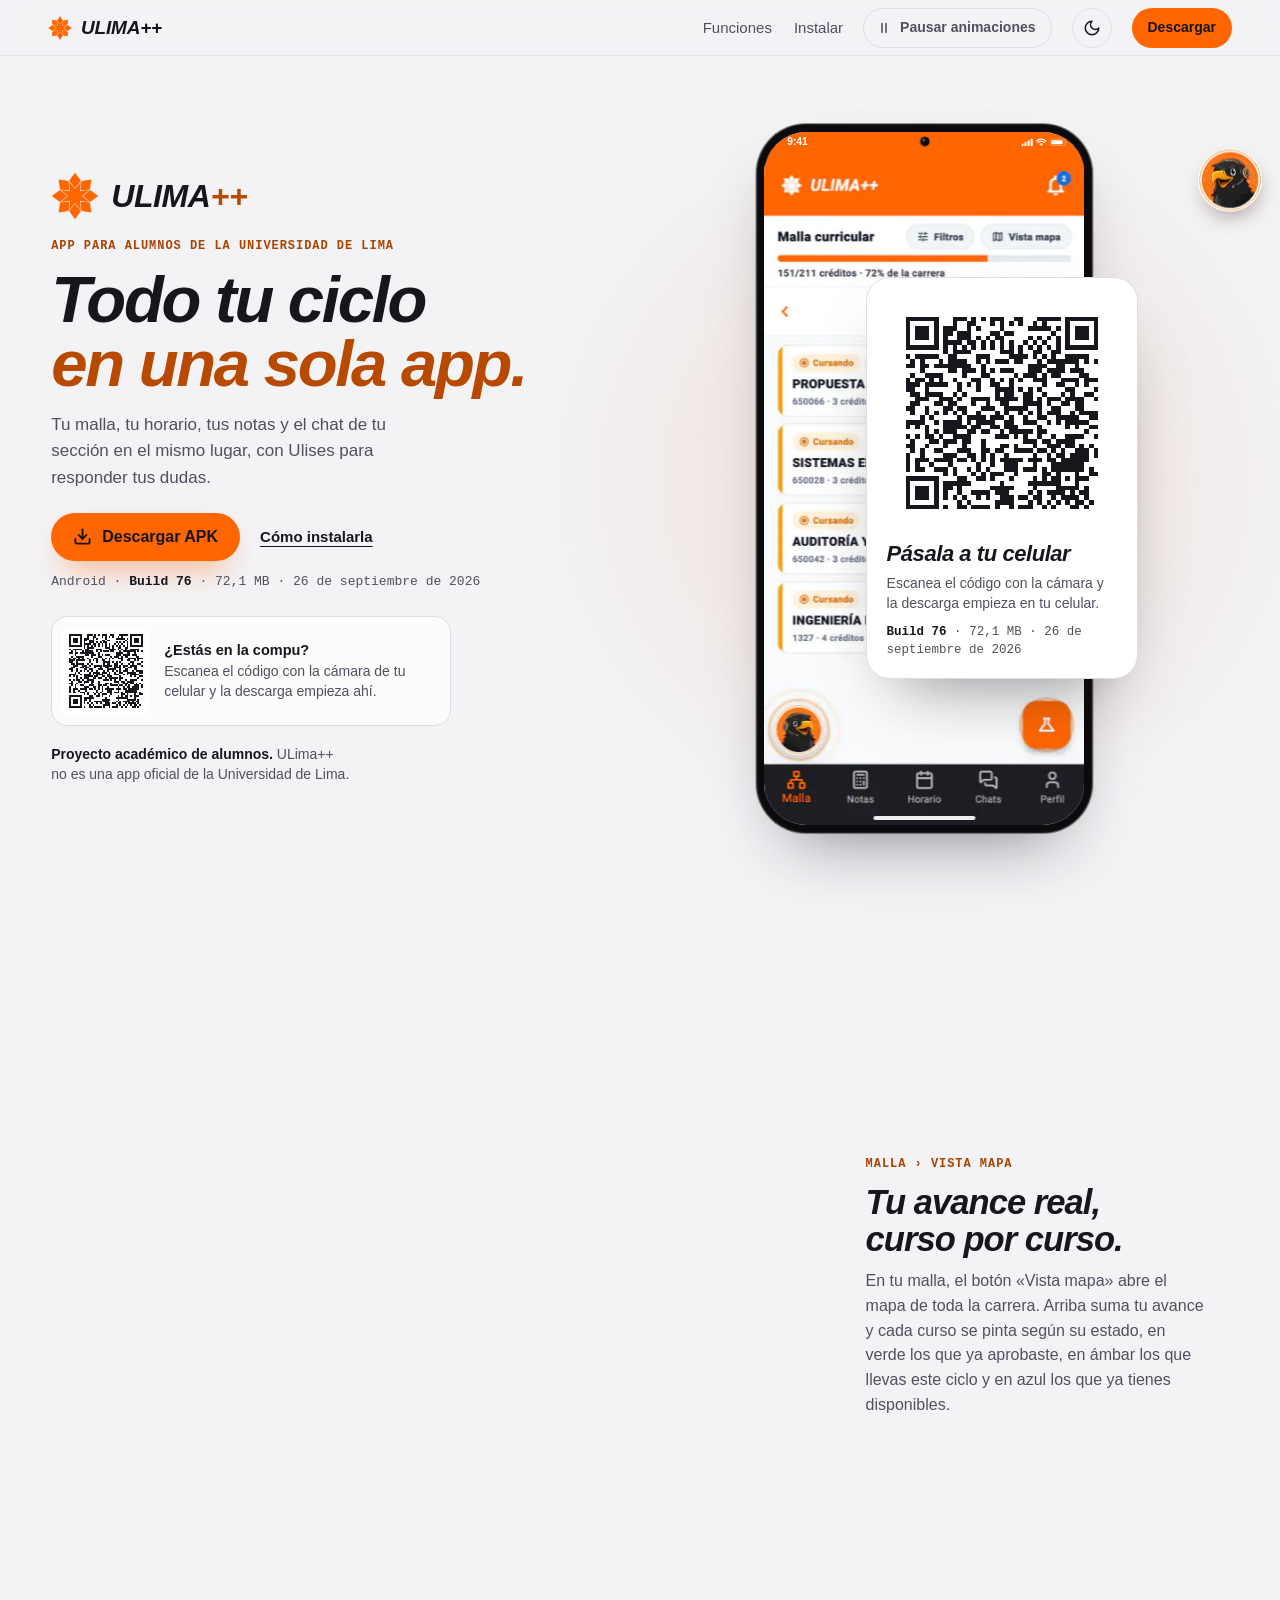
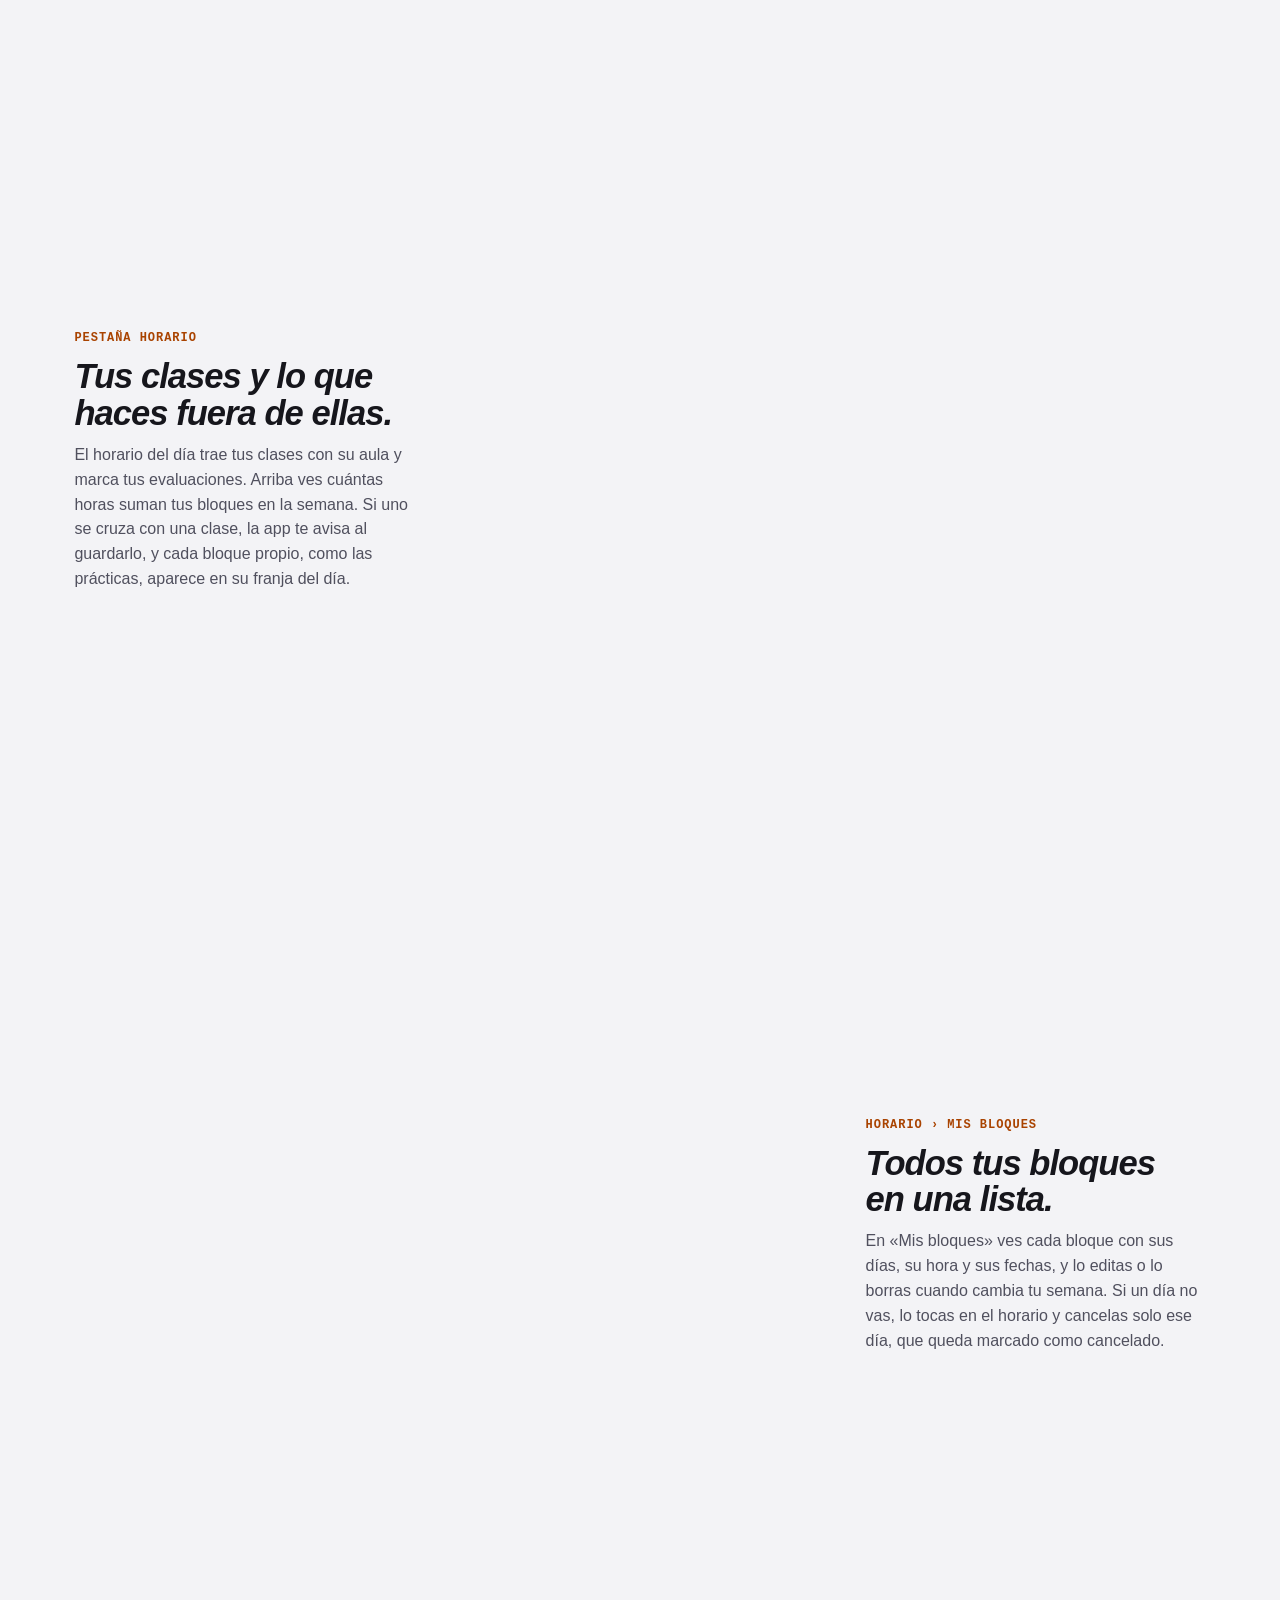
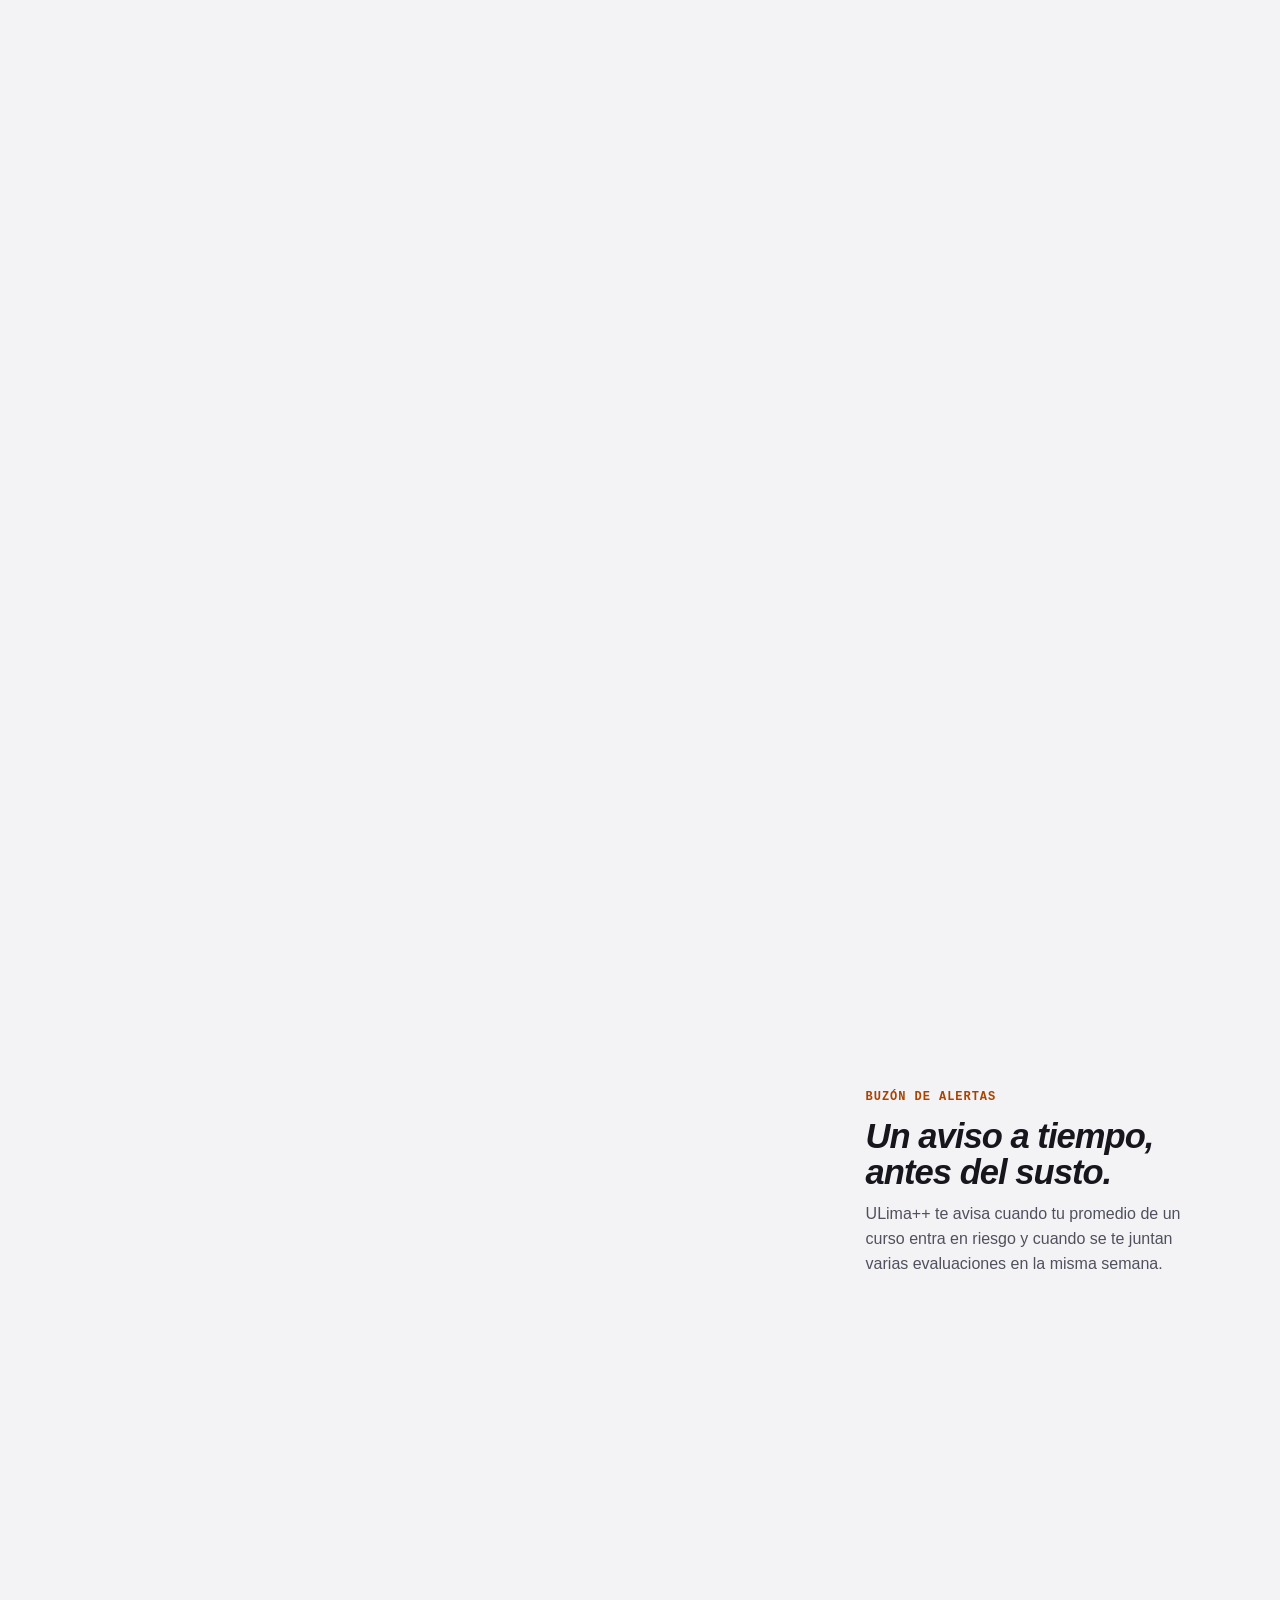
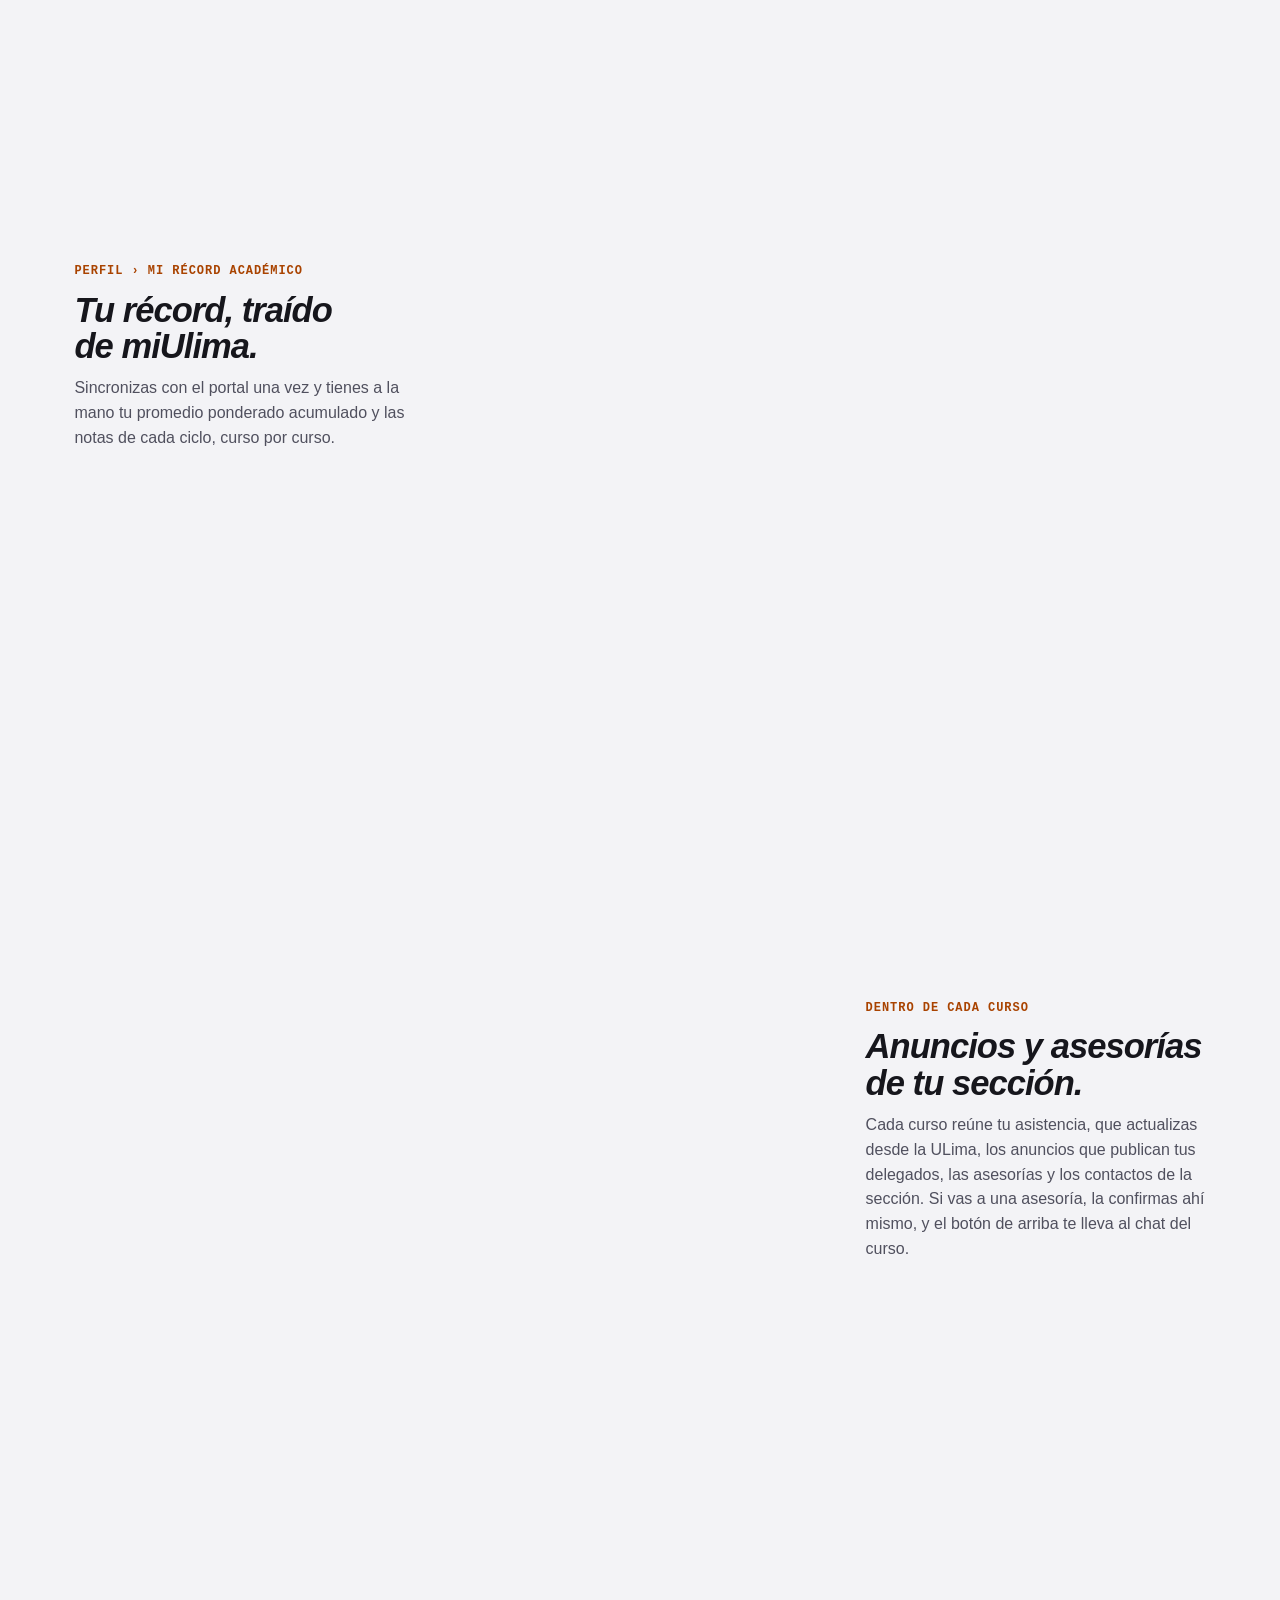
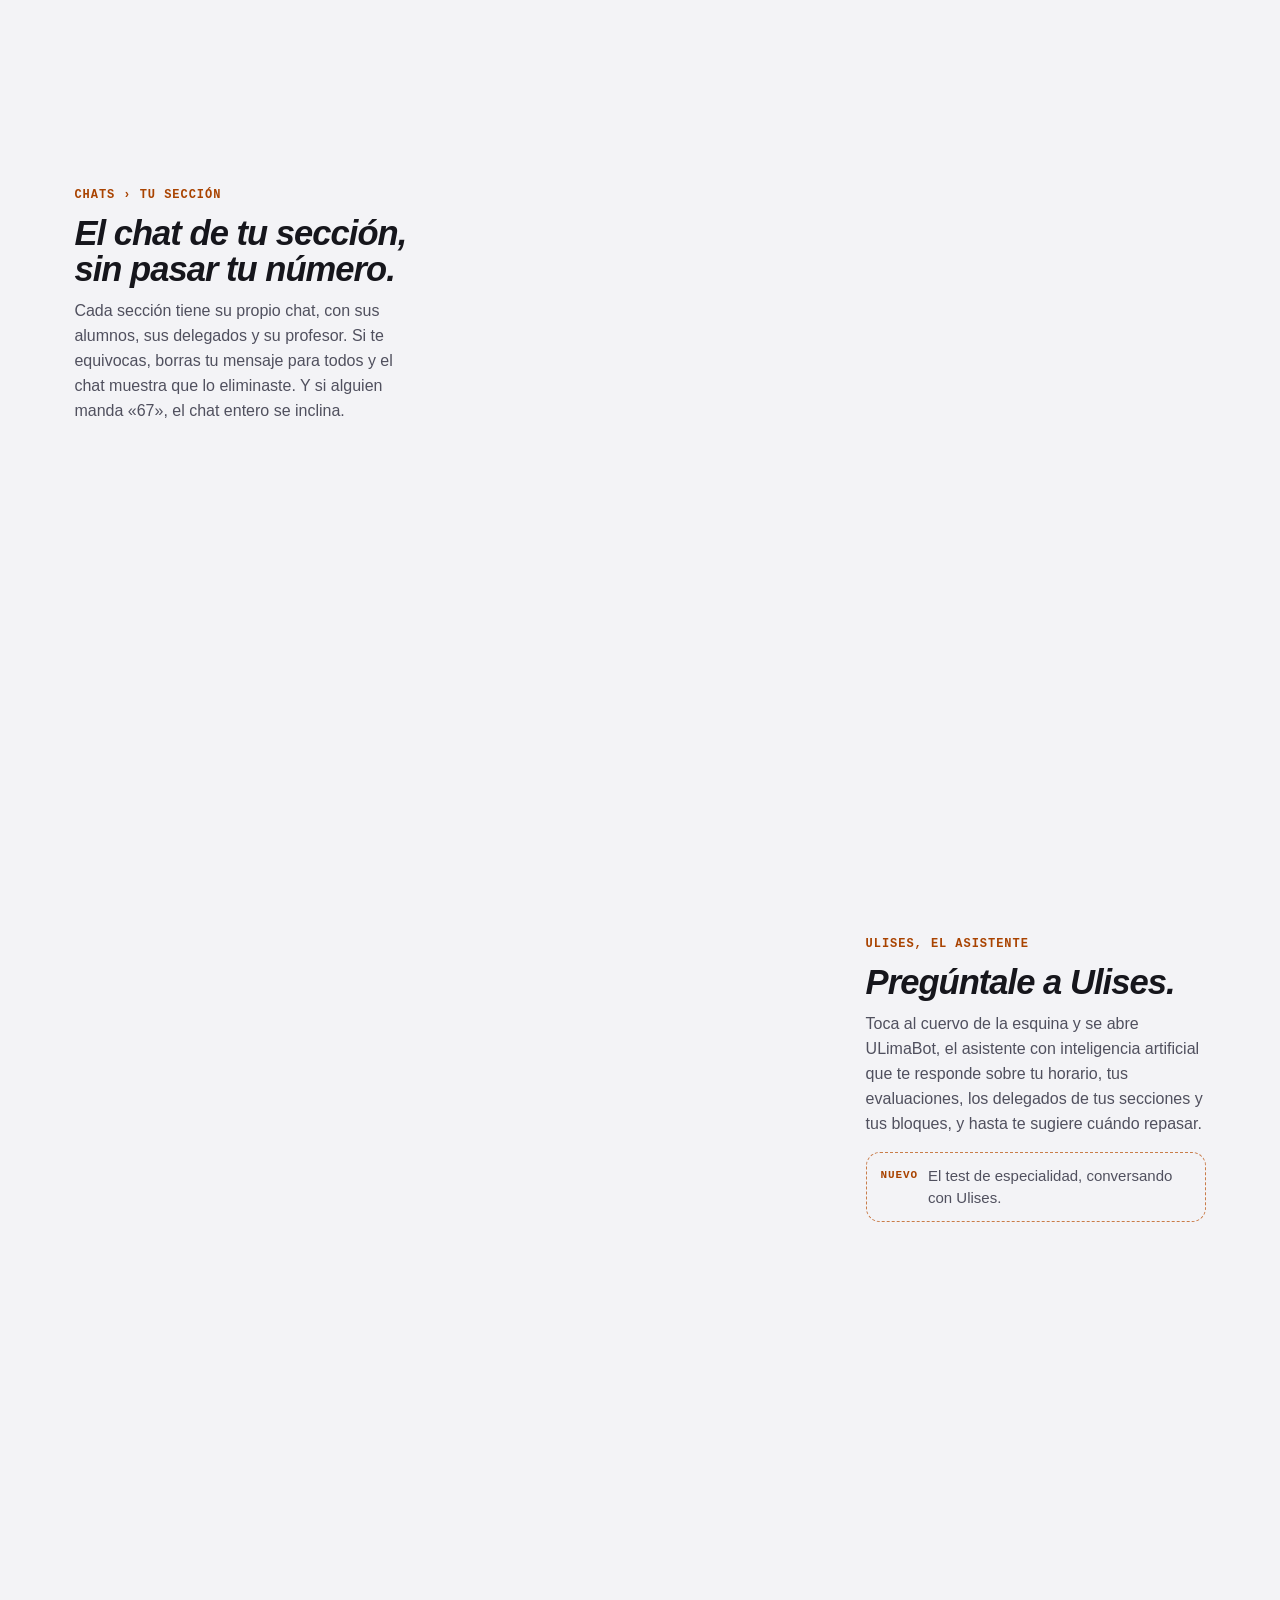
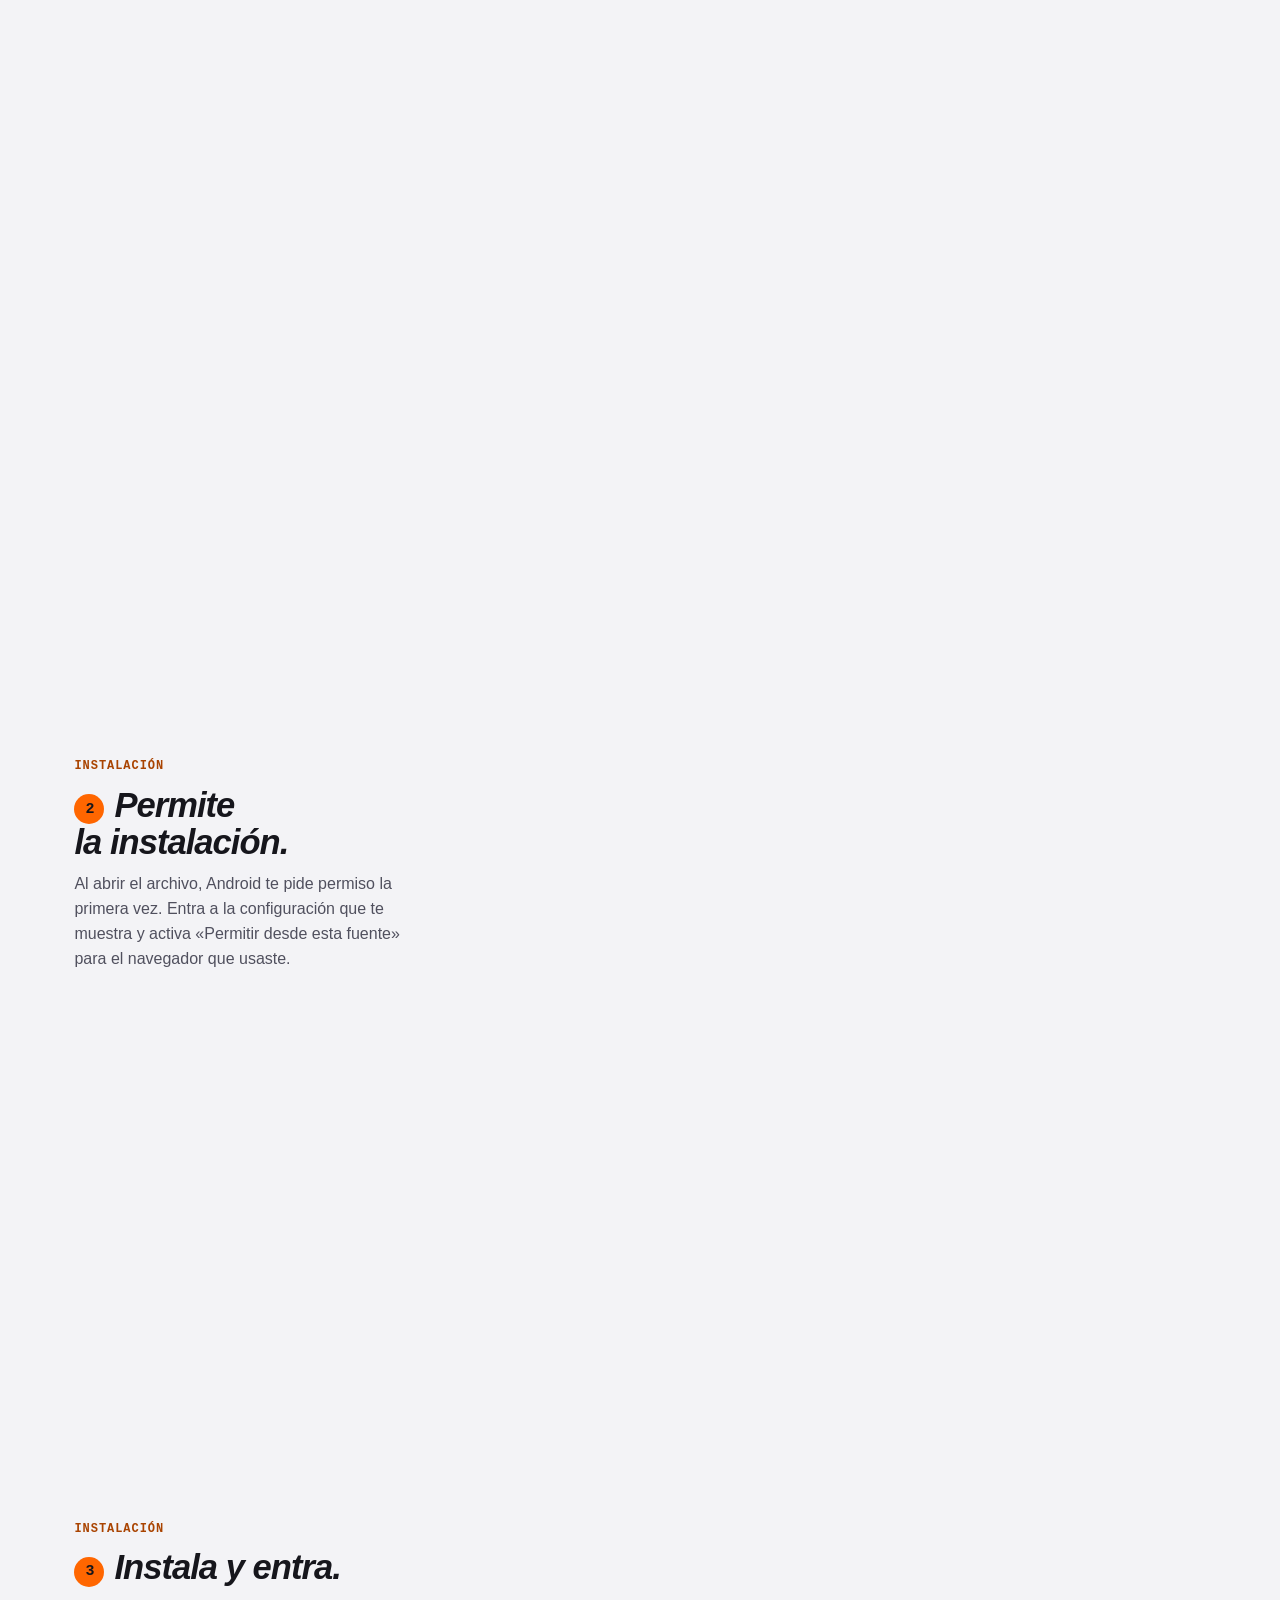
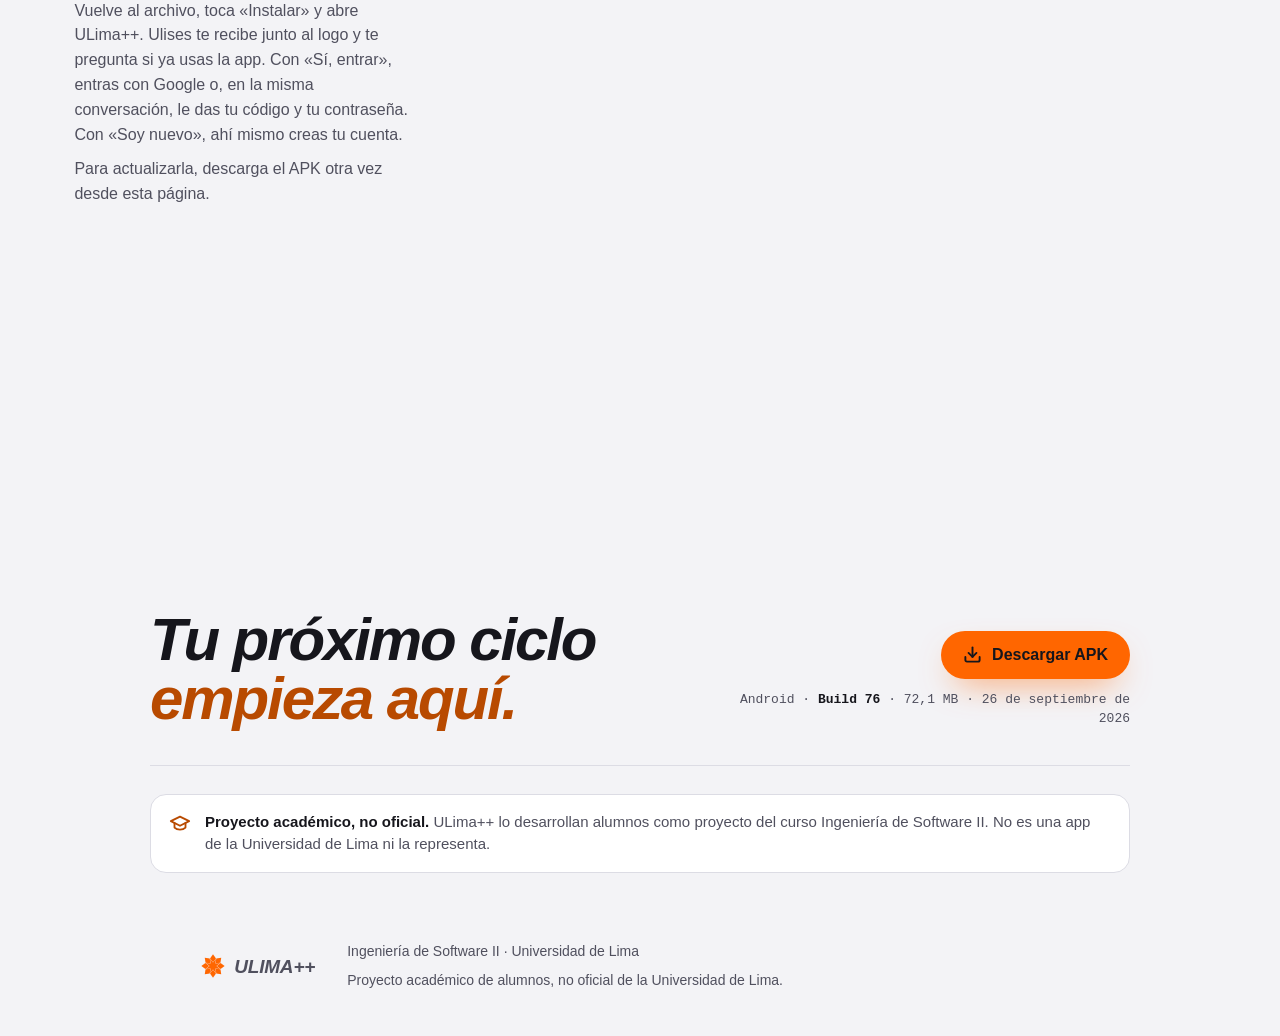
==== index.html @ fdee1807 "Anuncia la pausa y achica la burbuja que pisa el botón de pausa - Una región cortés (role="status") " ====
<!DOCTYPE html>
<html lang="es">
<head>
  <meta charset="utf-8">
  <meta name="viewport" content="width=device-width, initial-scale=1">
  <title>ULima++ · Todo tu ciclo en una sola app</title>
  <meta name="description" content="Tu malla, tu horario, tus notas, tus alertas y el chat de tu sección en una sola app, con Ulises para tus dudas. Hecha por alumnos de la Universidad de Lima.">
  <link rel="canonical" href="https://ulimaweb.vercel.app/">
  <meta name="color-scheme" content="light dark">
  <meta name="theme-color" content="#F3F3F6" media="(prefers-color-scheme: light)">
  <meta name="theme-color" content="#0E0E12" media="(prefers-color-scheme: dark)">
  <link rel="icon" href="assets/favicon.svg" type="image/svg+xml">
  <link rel="icon" href="assets/favicon-32.png" type="image/png" sizes="32x32">
  <link rel="apple-touch-icon" href="assets/apple-touch-icon.png">

  <meta property="og:type" content="website">
  <meta property="og:site_name" content="ULima++">
  <meta property="og:locale" content="es_PE">
  <meta property="og:url" content="https://ulimaweb.vercel.app/">
  <meta property="og:title" content="ULima++ · Todo tu ciclo en una sola app">
  <meta property="og:description" content="Tu malla, tu horario, tus notas y el chat de tu sección en el mismo lugar, con Ulises para responder tus dudas. Proyecto académico de alumnos para Android.">
  <meta property="og:image" content="https://ulimaweb.vercel.app/assets/og-ulimaplus.jpg?v=3">
  <meta property="og:image:type" content="image/jpeg">
  <meta property="og:image:width" content="1200">
  <meta property="og:image:height" content="630">
  <meta property="og:image:alt" content="Dos pantallas reales de ULima++, la vista de mapa de la malla y el horario, junto al logo y el lema Todo tu ciclo en una sola app.">
  <meta name="twitter:card" content="summary_large_image">
  <meta name="twitter:title" content="ULima++ · Todo tu ciclo en una sola app">
  <meta name="twitter:description" content="Tu malla, tu horario, tus notas y el chat de tu sección en el mismo lugar, con Ulises para responder tus dudas.">
  <meta name="twitter:image" content="https://ulimaweb.vercel.app/assets/og-ulimaplus.jpg?v=3">
  <meta name="twitter:image:alt" content="Dos pantallas reales de ULima++, la vista de mapa de la malla y el horario, junto al logo y el lema Todo tu ciclo en una sola app.">

  <!-- Tema y modo con JS antes del primer pintado, para que no parpadee. -->
  <script>(function(d){d.classList.add('js');var t=null;try{t=localStorage.getItem('ulimaplus-tema')}catch(e){}if(t==='light'||t==='dark')d.setAttribute('data-theme',t);var k=t?t==='dark':!!(window.matchMedia&&matchMedia('(prefers-color-scheme: dark)').matches);if(k)d.classList.add('is-dark');try{if(sessionStorage.getItem('ulimaplus-quieto')==='1')d.classList.add('quieto')}catch(e){}})(document.documentElement)</script>
  <link rel="stylesheet" href="styles.css">
  <script src="main.js" defer></script>
</head>
<body>
<svg class="sprite" aria-hidden="true" focusable="false">
  <defs>
    <symbol id="star" viewBox="-360 -360 720 720"><polygon points="-89.1,-215.1 0,-103.4 89.1,-215.1 73.1,-73.1 215.1,-89.1 103.4,0 215.1,89 73.1,73 89.1,215 0,103.3 -89.1,215 -73,73 -215.1,89 -103.4,0 -215.1,-89.1 -73,-73.1"/><polygon points="0,-114.6 89.5,-226.9 0,-348.9 -89.5,-226.9"/><polygon points="81.1,-81.1 223.7,-97.2 246.7,-246.7 97.2,-223.7"/><polygon points="226.9,-89.5 114.6,0 226.9,89.4 348.9,0"/><polygon points="81.1,81 97.2,223.6 246.7,246.7 223.7,97.1"/><polygon points="0,114.5 -89.5,226.8 0,348.9 89.5,226.8"/><polygon points="-81,81 -223.6,97.1 -246.7,246.7 -97.1,223.6"/><polygon points="-114.6,0 -226.9,-89.5 -348.9,0 -226.9,89.4"/><polygon points="-81,-81.1 -97.1,-223.7 -246.7,-246.7 -223.6,-97.2"/></symbol>
    <symbol id="i-dl" viewBox="0 0 24 24"><path d="M21 15v4a2 2 0 0 1-2 2H5a2 2 0 0 1-2-2v-4"/><path d="m7 10 5 5 5-5"/><path d="M12 15V3"/></symbol>
    <symbol id="i-sun" viewBox="0 0 24 24"><circle cx="12" cy="12" r="4"/><path d="M12 2v2M12 20v2M4.93 4.93l1.41 1.41M17.66 17.66l1.41 1.41M2 12h2M20 12h2M6.34 17.66l-1.41 1.41M19.07 4.93l-1.41 1.41"/></symbol>
    <symbol id="i-moon" viewBox="0 0 24 24"><path d="M12 3a6 6 0 0 0 9 9 9 9 0 1 1-9-9Z"/></symbol>
    <symbol id="i-down" viewBox="0 0 24 24"><path d="m6 9 6 6 6-6"/></symbol>
    <symbol id="i-sb" viewBox="0 0 68 12"><g fill="currentColor"><rect y="8" width="3" height="4" rx=".8"/><rect x="4.5" y="6" width="3" height="6" rx=".8"/><rect x="9" y="3.5" width="3" height="8.5" rx=".8"/><rect x="13.5" y="1" width="3" height="11" rx=".8"/><path d="M29 11.6 26.4 8.9a3.7 3.7 0 0 1 5.2 0z"/><rect x="43.8" y="3.3" width="16.5" height="5.9" rx="1.6"/><path d="M65.3 4.7v3.1a1.6 1.6 0 0 0 0-3.1z" opacity=".45"/></g><path d="M24.3 6.8a6.7 6.7 0 0 1 9.4 0M22 4.5a10 10 0 0 1 14 0" fill="none" stroke="currentColor" stroke-width="1.6" stroke-linecap="round"/><rect x="42" y="1.5" width="22" height="9.5" rx="2.8" fill="none" stroke="currentColor" stroke-opacity=".45"/></symbol>
    <symbol id="i-pause" viewBox="0 0 24 24"><path d="M9 5.5v13M15 5.5v13"/></symbol>
    <symbol id="i-play" viewBox="0 0 24 24"><path d="M8 5.5v13l10-6.5z"/></symbol>
    <symbol id="i-cap" viewBox="0 0 24 24"><path d="M22 10 12 5 2 10l10 5 10-5Z"/><path d="M6 12v5c3 3 9 3 12 0v-5"/></symbol>
  </defs>
</svg>

<a class="skip" href="#contenido">Saltar al contenido</a>

<header class="nav">
  <a class="brand" href="#inicio" aria-label="ULima++, ir al inicio">
    <svg class="brand-star" aria-hidden="true"><use href="#star"/></svg>
    <span class="wm" aria-hidden="true">ULIMA++</span>
  </a>
  <nav class="links" aria-label="Secciones">
    <a href="#funciones">Funciones</a>
    <a href="#instalar">Instalar</a>
  </nav>
  <button class="pausa" type="button" data-pausa>
    <svg class="ic i-pause" aria-hidden="true"><use href="#i-pause"/></svg>
    <svg class="ic i-play" aria-hidden="true"><use href="#i-play"/></svg>
    <span class="pausa-t"><span class="pt-p">Pausar</span><span class="pt-r">Reanudar</span> animaciones</span>
  </button>
  <button class="theme" type="button" id="tema" aria-label="Cambiar a modo oscuro">
    <svg class="ic i-moon" aria-hidden="true"><use href="#i-moon"/></svg>
    <svg class="ic i-sun" aria-hidden="true"><use href="#i-sun"/></svg>
  </button>
  <a class="btn btn-sm" href="https://github.com/meltiruiz/ULima_Frontend_IS2/releases/download/latest/ULimaPlus.apk">Descargar</a>
</header>

<main id="contenido" tabindex="-1">
<div class="top" id="inicio">
  <div class="stage" id="stage">
    <div class="rig" id="rig" aria-hidden="true">
      <div class="glow"></div>
      <div class="phone" id="phone">
        <div class="glass" id="glass" data-hb="cc">
            <div class="scr is-on" data-scr="malla" data-hb="cc" data-hi>
              <img class="cap cap-claro" src="assets/capturas/malla-claro-360.webp" srcset="assets/capturas/malla-claro-360.webp 360w, assets/capturas/malla-claro-720.webp 720w" sizes="(max-width: 899px) 190px, 330px" width="390" height="844" loading="lazy" decoding="async" alt="">
              <img class="cap cap-oscuro" src="assets/capturas/malla-oscuro-360.webp" srcset="assets/capturas/malla-oscuro-360.webp 360w, assets/capturas/malla-oscuro-720.webp 720w" sizes="(max-width: 899px) 190px, 330px" width="390" height="844" loading="lazy" decoding="async" alt="">
            </div>
            <script>(function(d){var i=d.querySelector('.rig [data-scr="malla"] .cap-'+(d.documentElement.classList.contains('is-dark')?'oscuro':'claro'));if(i){i.loading='eager';i.fetchPriority='high'}})(document)</script>
            <div class="scr" data-scr="malla-mapa" data-push data-hb="oc" data-hi>
              <img class="cap cap-claro" src="assets/capturas/malla-mapa-claro-360.webp" srcset="assets/capturas/malla-mapa-claro-360.webp 360w, assets/capturas/malla-mapa-claro-720.webp 720w" sizes="(max-width: 899px) 190px, 330px" width="390" height="844" loading="lazy" decoding="async" alt="">
              <img class="cap cap-oscuro" src="assets/capturas/malla-mapa-oscuro-360.webp" srcset="assets/capturas/malla-mapa-oscuro-360.webp 360w, assets/capturas/malla-mapa-oscuro-720.webp 720w" sizes="(max-width: 899px) 190px, 330px" width="390" height="844" loading="lazy" decoding="async" alt="">
            </div>
            <div class="scr" data-scr="horario" data-hb="cc" data-hi>
              <img class="cap cap-claro" src="[data-uri]" data-src="assets/capturas/horario-claro-360.webp" data-srcset="assets/capturas/horario-claro-360.webp 360w, assets/capturas/horario-claro-720.webp 720w" sizes="(max-width: 899px) 190px, 330px" width="390" height="844" loading="lazy" decoding="async" alt="">
              <img class="cap cap-oscuro" src="[data-uri]" data-src="assets/capturas/horario-oscuro-360.webp" data-srcset="assets/capturas/horario-oscuro-360.webp 360w, assets/capturas/horario-oscuro-720.webp 720w" sizes="(max-width: 899px) 190px, 330px" width="390" height="844" loading="lazy" decoding="async" alt="">
            </div>
            <div class="scr" data-scr="bloque-cruce" data-push data-hb="oc">
              <img class="cap cap-claro" src="[data-uri]" data-src="assets/capturas/bloque-cruce-claro-360.webp" data-srcset="assets/capturas/bloque-cruce-claro-360.webp 360w, assets/capturas/bloque-cruce-claro-720.webp 720w" sizes="(max-width: 899px) 190px, 330px" width="390" height="844" loading="lazy" decoding="async" alt="">
              <img class="cap cap-oscuro" src="[data-uri]" data-src="assets/capturas/bloque-cruce-oscuro-360.webp" data-srcset="assets/capturas/bloque-cruce-oscuro-360.webp 360w, assets/capturas/bloque-cruce-oscuro-720.webp 720w" sizes="(max-width: 899px) 190px, 330px" width="390" height="844" loading="lazy" decoding="async" alt="">
            </div>
            <div class="scr" data-scr="mis-bloques" data-push data-hb="oc">
              <img class="cap cap-claro" src="[data-uri]" data-src="assets/capturas/mis-bloques-claro-360.webp" data-srcset="assets/capturas/mis-bloques-claro-360.webp 360w, assets/capturas/mis-bloques-claro-720.webp 720w" sizes="(max-width: 899px) 190px, 330px" width="390" height="844" loading="lazy" decoding="async" alt="">
              <img class="cap cap-oscuro" src="[data-uri]" data-src="assets/capturas/mis-bloques-oscuro-360.webp" data-srcset="assets/capturas/mis-bloques-oscuro-360.webp 360w, assets/capturas/mis-bloques-oscuro-720.webp 720w" sizes="(max-width: 899px) 190px, 330px" width="390" height="844" loading="lazy" decoding="async" alt="">
            </div>
            <div class="scr" data-scr="horario-hoja" data-cf data-hb="oc">
              <img class="cap cap-claro" src="[data-uri]" data-src="assets/capturas/horario-hoja-claro-360.webp" data-srcset="assets/capturas/horario-hoja-claro-360.webp 360w, assets/capturas/horario-hoja-claro-720.webp 720w" sizes="(max-width: 899px) 190px, 330px" width="390" height="844" loading="lazy" decoding="async" alt="">
              <img class="cap cap-oscuro" src="[data-uri]" data-src="assets/capturas/horario-hoja-oscuro-360.webp" data-srcset="assets/capturas/horario-hoja-oscuro-360.webp 360w, assets/capturas/horario-hoja-oscuro-720.webp 720w" sizes="(max-width: 899px) 190px, 330px" width="390" height="844" loading="lazy" decoding="async" alt="">
            </div>
            <div class="scr" data-scr="horario-cancelado" data-cf data-hb="cc" data-hi>
              <img class="cap cap-claro" src="[data-uri]" data-src="assets/capturas/horario-cancelado-claro-360.webp" data-srcset="assets/capturas/horario-cancelado-claro-360.webp 360w, assets/capturas/horario-cancelado-claro-720.webp 720w" sizes="(max-width: 899px) 190px, 330px" width="390" height="844" loading="lazy" decoding="async" alt="">
              <img class="cap cap-oscuro" src="[data-uri]" data-src="assets/capturas/horario-cancelado-oscuro-360.webp" data-srcset="assets/capturas/horario-cancelado-oscuro-360.webp 360w, assets/capturas/horario-cancelado-oscuro-720.webp 720w" sizes="(max-width: 899px) 190px, 330px" width="390" height="844" loading="lazy" decoding="async" alt="">
            </div>
            <div class="scr" data-scr="calculadora" data-hb="cc" data-hi>
              <img class="cap cap-claro" src="[data-uri]" data-src="assets/capturas/calculadora-claro-360.webp" data-srcset="assets/capturas/calculadora-claro-360.webp 360w, assets/capturas/calculadora-claro-720.webp 720w" sizes="(max-width: 899px) 190px, 330px" width="390" height="844" loading="lazy" decoding="async" alt="">
              <img class="cap cap-oscuro" src="[data-uri]" data-src="assets/capturas/calculadora-oscuro-360.webp" data-srcset="assets/capturas/calculadora-oscuro-360.webp 360w, assets/capturas/calculadora-oscuro-720.webp 720w" sizes="(max-width: 899px) 190px, 330px" width="390" height="844" loading="lazy" decoding="async" alt="">
            </div>
            <div class="scr" data-scr="mis-notas" data-push data-hb="oc">
              <img class="cap cap-claro" src="[data-uri]" data-src="assets/capturas/mis-notas-claro-360.webp" data-srcset="assets/capturas/mis-notas-claro-360.webp 360w, assets/capturas/mis-notas-claro-720.webp 720w" sizes="(max-width: 899px) 190px, 330px" width="390" height="844" loading="lazy" decoding="async" alt="">
              <img class="cap cap-oscuro" src="[data-uri]" data-src="assets/capturas/mis-notas-oscuro-360.webp" data-srcset="assets/capturas/mis-notas-oscuro-360.webp 360w, assets/capturas/mis-notas-oscuro-720.webp 720w" sizes="(max-width: 899px) 190px, 330px" width="390" height="844" loading="lazy" decoding="async" alt="">
            </div>
            <div class="scr" data-scr="calculadora-hoja" data-cf data-hb="oc">
              <img class="cap cap-claro" src="[data-uri]" data-src="assets/capturas/calculadora-hoja-claro-360.webp" data-srcset="assets/capturas/calculadora-hoja-claro-360.webp 360w, assets/capturas/calculadora-hoja-claro-720.webp 720w" sizes="(max-width: 899px) 190px, 330px" width="390" height="844" loading="lazy" decoding="async" alt="">
              <img class="cap cap-oscuro" src="[data-uri]" data-src="assets/capturas/calculadora-hoja-oscuro-360.webp" data-srcset="assets/capturas/calculadora-hoja-oscuro-360.webp 360w, assets/capturas/calculadora-hoja-oscuro-720.webp 720w" sizes="(max-width: 899px) 190px, 330px" width="390" height="844" loading="lazy" decoding="async" alt="">
            </div>
            <div class="scr" data-scr="calculadora-final" data-cf data-hb="cc" data-hi>
              <img class="cap cap-claro" src="[data-uri]" data-src="assets/capturas/calculadora-final-claro-360.webp" data-srcset="assets/capturas/calculadora-final-claro-360.webp 360w, assets/capturas/calculadora-final-claro-720.webp 720w" sizes="(max-width: 899px) 190px, 330px" width="390" height="844" loading="lazy" decoding="async" alt="">
              <img class="cap cap-oscuro" src="[data-uri]" data-src="assets/capturas/calculadora-final-oscuro-360.webp" data-srcset="assets/capturas/calculadora-final-oscuro-360.webp 360w, assets/capturas/calculadora-final-oscuro-720.webp 720w" sizes="(max-width: 899px) 190px, 330px" width="390" height="844" loading="lazy" decoding="async" alt="">
            </div>
            <div class="scr" data-scr="alertas" data-push data-hb="oc">
              <img class="cap cap-claro" src="[data-uri]" data-src="assets/capturas/alertas-claro-360.webp" data-srcset="assets/capturas/alertas-claro-360.webp 360w, assets/capturas/alertas-claro-720.webp 720w" sizes="(max-width: 899px) 190px, 330px" width="390" height="844" loading="lazy" decoding="async" alt="">
              <img class="cap cap-oscuro" src="[data-uri]" data-src="assets/capturas/alertas-oscuro-360.webp" data-srcset="assets/capturas/alertas-oscuro-360.webp 360w, assets/capturas/alertas-oscuro-720.webp 720w" sizes="(max-width: 899px) 190px, 330px" width="390" height="844" loading="lazy" decoding="async" alt="">
            </div>
            <div class="scr" data-scr="record" data-push data-hb="oc">
              <img class="cap cap-claro" src="[data-uri]" data-src="assets/capturas/record-claro-360.webp" data-srcset="assets/capturas/record-claro-360.webp 360w, assets/capturas/record-claro-720.webp 720w" sizes="(max-width: 899px) 190px, 330px" width="390" height="844" loading="lazy" decoding="async" alt="">
              <img class="cap cap-oscuro" src="[data-uri]" data-src="assets/capturas/record-oscuro-360.webp" data-srcset="assets/capturas/record-oscuro-360.webp 360w, assets/capturas/record-oscuro-720.webp 720w" sizes="(max-width: 899px) 190px, 330px" width="390" height="844" loading="lazy" decoding="async" alt="">
            </div>
            <div class="scr" data-scr="curso-anuncios" data-push data-hb="oc" data-hi>
              <img class="cap cap-claro" src="[data-uri]" data-src="assets/capturas/curso-anuncios-claro-360.webp" data-srcset="assets/capturas/curso-anuncios-claro-360.webp 360w, assets/capturas/curso-anuncios-claro-720.webp 720w" sizes="(max-width: 899px) 190px, 330px" width="390" height="844" loading="lazy" decoding="async" alt="">
              <img class="cap cap-oscuro" src="[data-uri]" data-src="assets/capturas/curso-anuncios-oscuro-360.webp" data-srcset="assets/capturas/curso-anuncios-oscuro-360.webp 360w, assets/capturas/curso-anuncios-oscuro-720.webp 720w" sizes="(max-width: 899px) 190px, 330px" width="390" height="844" loading="lazy" decoding="async" alt="">
            </div>
            <div class="scr" data-scr="curso-asesorias" data-cf data-hb="oc">
              <img class="cap cap-claro" src="[data-uri]" data-src="assets/capturas/curso-asesorias-claro-360.webp" data-srcset="assets/capturas/curso-asesorias-claro-360.webp 360w, assets/capturas/curso-asesorias-claro-720.webp 720w" sizes="(max-width: 899px) 190px, 330px" width="390" height="844" loading="lazy" decoding="async" alt="">
              <img class="cap cap-oscuro" src="[data-uri]" data-src="assets/capturas/curso-asesorias-oscuro-360.webp" data-srcset="assets/capturas/curso-asesorias-oscuro-360.webp 360w, assets/capturas/curso-asesorias-oscuro-720.webp 720w" sizes="(max-width: 899px) 190px, 330px" width="390" height="844" loading="lazy" decoding="async" alt="">
            </div>
            <div class="scr" data-scr="curso-asesorias-ok" data-cf data-hb="oc">
              <img class="cap cap-claro" src="[data-uri]" data-src="assets/capturas/curso-asesorias-ok-claro-360.webp" data-srcset="assets/capturas/curso-asesorias-ok-claro-360.webp 360w, assets/capturas/curso-asesorias-ok-claro-720.webp 720w" sizes="(max-width: 899px) 190px, 330px" width="390" height="844" loading="lazy" decoding="async" alt="">
              <img class="cap cap-oscuro" src="[data-uri]" data-src="assets/capturas/curso-asesorias-ok-oscuro-360.webp" data-srcset="assets/capturas/curso-asesorias-ok-oscuro-360.webp 360w, assets/capturas/curso-asesorias-ok-oscuro-720.webp 720w" sizes="(max-width: 899px) 190px, 330px" width="390" height="844" loading="lazy" decoding="async" alt="">
            </div>
            <div class="scr" data-scr="chats" data-hb="cc">
              <img class="cap cap-claro" src="[data-uri]" data-src="assets/capturas/chats-claro-360.webp" data-srcset="assets/capturas/chats-claro-360.webp 360w, assets/capturas/chats-claro-720.webp 720w" sizes="(max-width: 899px) 190px, 330px" width="390" height="844" loading="lazy" decoding="async" alt="">
              <img class="cap cap-oscuro" src="[data-uri]" data-src="assets/capturas/chats-oscuro-360.webp" data-srcset="assets/capturas/chats-oscuro-360.webp 360w, assets/capturas/chats-oscuro-720.webp 720w" sizes="(max-width: 899px) 190px, 330px" width="390" height="844" loading="lazy" decoding="async" alt="">
            </div>
            <div class="scr" data-scr="chat-seccion" data-push data-hb="oc">
              <img class="cap cap-claro" src="[data-uri]" data-src="assets/capturas/chat-seccion-claro-360.webp" data-srcset="assets/capturas/chat-seccion-claro-360.webp 360w, assets/capturas/chat-seccion-claro-720.webp 720w" sizes="(max-width: 899px) 190px, 330px" width="390" height="844" loading="lazy" decoding="async" alt="">
              <img class="cap cap-oscuro" src="[data-uri]" data-src="assets/capturas/chat-seccion-oscuro-360.webp" data-srcset="assets/capturas/chat-seccion-oscuro-360.webp 360w, assets/capturas/chat-seccion-oscuro-720.webp 720w" sizes="(max-width: 899px) 190px, 330px" width="390" height="844" loading="lazy" decoding="async" alt="">
            </div>
            <div class="scr" data-scr="chat-borrar" data-cf data-hb="oc">
              <img class="cap cap-claro" src="[data-uri]" data-src="assets/capturas/chat-borrar-claro-360.webp" data-srcset="assets/capturas/chat-borrar-claro-360.webp 360w, assets/capturas/chat-borrar-claro-720.webp 720w" sizes="(max-width: 899px) 190px, 330px" width="390" height="844" loading="lazy" decoding="async" alt="">
              <img class="cap cap-oscuro" src="[data-uri]" data-src="assets/capturas/chat-borrar-oscuro-360.webp" data-srcset="assets/capturas/chat-borrar-oscuro-360.webp 360w, assets/capturas/chat-borrar-oscuro-720.webp 720w" sizes="(max-width: 899px) 190px, 330px" width="390" height="844" loading="lazy" decoding="async" alt="">
            </div>
            <div class="scr" data-scr="chat-borrado" data-cf data-hb="oc">
              <img class="cap cap-claro" src="[data-uri]" data-src="assets/capturas/chat-borrado-claro-360.webp" data-srcset="assets/capturas/chat-borrado-claro-360.webp 360w, assets/capturas/chat-borrado-claro-720.webp 720w" sizes="(max-width: 899px) 190px, 330px" width="390" height="844" loading="lazy" decoding="async" alt="">
              <img class="cap cap-oscuro" src="[data-uri]" data-src="assets/capturas/chat-borrado-oscuro-360.webp" data-srcset="assets/capturas/chat-borrado-oscuro-360.webp 360w, assets/capturas/chat-borrado-oscuro-720.webp 720w" sizes="(max-width: 899px) 190px, 330px" width="390" height="844" loading="lazy" decoding="async" alt="">
            </div>
            <!-- Un compañero manda «67». La conversación de la captura sube 38 puntos, como en la app al
                 llegar un mensaje, y entra la burbuja nueva, dibujada con las medidas y los colores de
                 las burbujas de la captura. El SVG va encima de la captura y deja a la vista su línea y
                 su barra «Escribe un mensaje», desde los 767 puntos. Al subir, una franja del color del
                 chat tapa la línea y la barra de la copia que sube, así no se repiten. -->
            <div class="scr" data-scr="chat-67" data-cf data-hb="oc">
              <img class="cap cap-claro" src="[data-uri]" data-src="assets/capturas/chat-borrado-claro-360.webp" data-srcset="assets/capturas/chat-borrado-claro-360.webp 360w, assets/capturas/chat-borrado-claro-720.webp 720w" sizes="(max-width: 899px) 190px, 330px" width="390" height="844" loading="lazy" decoding="async" alt="">
              <img class="cap cap-oscuro" src="[data-uri]" data-src="assets/capturas/chat-borrado-oscuro-360.webp" data-srcset="assets/capturas/chat-borrado-oscuro-360.webp 360w, assets/capturas/chat-borrado-oscuro-720.webp 720w" sizes="(max-width: 899px) 190px, 330px" width="390" height="844" loading="lazy" decoding="async" alt="">
              <svg class="sx c67" viewBox="0 0 390 844" aria-hidden="true" focusable="false">
                <svg x="0" y="80" width="390" height="687" viewBox="0 80 390 687">
                  <rect class="c67-bg" x="0" y="80" width="390" height="687"/>
                  <g class="c67-sube">
                    <image class="cap-claro" data-href="assets/capturas/chat-borrado-claro-720.webp" x="0" y="-38" width="390" height="844" preserveAspectRatio="none"/>
                    <image class="cap-oscuro" data-href="assets/capturas/chat-borrado-oscuro-720.webp" x="0" y="-38" width="390" height="844" preserveAspectRatio="none"/>
                    <rect class="c67-bg" x="0" y="729" width="390" height="38"/>
                    <g class="c67-msg">
                      <rect class="c67-sombra" x="8.5" y="700.7" width="112" height="58" rx="12.5"/>
                      <rect class="c67-card" x="8.5" y="699.5" width="112" height="58" rx="12.5"/>
                      <text class="c67-name" x="19.4" y="721.6" font-size="13.2" font-weight="700">Diego Paredes</text>
                      <text class="c67-txt" x="19.4" y="745.6" font-size="16.4">67</text>
                      <text class="c67-time" x="109.6" y="746.4" font-size="11" text-anchor="end">08:34</text>
                    </g>
                  </g>
                </svg>
              </svg>
            </div>
            <div class="scr" data-scr="ulises" data-push data-hb="oc" data-rev="80 759">
              <img class="cap cap-claro" src="[data-uri]" data-src="assets/capturas/ulises-claro-360.webp" data-srcset="assets/capturas/ulises-claro-360.webp 360w, assets/capturas/ulises-claro-720.webp 720w" sizes="(max-width: 899px) 190px, 330px" width="390" height="844" loading="lazy" decoding="async" alt="">
              <img class="cap cap-oscuro" src="[data-uri]" data-src="assets/capturas/ulises-oscuro-360.webp" data-srcset="assets/capturas/ulises-oscuro-360.webp 360w, assets/capturas/ulises-oscuro-720.webp 720w" sizes="(max-width: 899px) 190px, 330px" width="390" height="844" loading="lazy" decoding="async" alt="">
            </div>
            <div class="scr" data-scr="sys1" data-hb="oc" data-sb="oc">
              <svg class="sx" viewBox="0 0 390 844" aria-hidden="true" focusable="false">
                <rect class="sx-bg" width="390" height="844"/>
                <rect class="sx-bar" width="390" height="112"/>
                <path class="sx-line2" d="M22 84V73l10-8 10 8v11z"/>
                <rect class="sx-card" x="58" y="54" width="266" height="40" rx="20"/>
                <path class="sx-line2" d="M78 76v-5a5 5 0 0 1 10 0v5M75 76h16v9H75z"/>
                <text class="sx-ink" x="100" y="80" font-size="15">ulimaweb.vercel.app</text>
                <rect class="sx-line2" x="338" y="63" width="22" height="22" rx="5"/>
                <rect class="sx-page" x="20" y="136" width="350" height="290" rx="24"/>
                <text class="sx-page-ink" x="44" y="200" font-size="29" font-weight="800" font-style="italic">Todo tu ciclo</text>
                <text class="sx-page-acc" x="44" y="235" font-size="29" font-weight="800" font-style="italic">en una sola app.</text>
                <text class="sx-page-ink2" x="44" y="266" font-size="12.5">Tu malla, tu horario, tus notas y el chat de tu</text>
                <text class="sx-page-ink2" x="44" y="283" font-size="12.5">sección en el mismo lugar, con Ulises para</text>
                <text class="sx-page-ink2" x="44" y="300" font-size="12.5">responder tus dudas.</text>
                <rect x="44" y="318" width="186" height="48" rx="24" fill="#FF6600"/>
                <text x="137" y="348" font-size="16" font-weight="700" fill="#16161C" text-anchor="middle">Descargar APK</text>
                <rect class="sx-card sx-shadow" x="16" y="646" width="358" height="112" rx="24"/>
                <circle class="sx-bar" cx="60" cy="702" r="23"/>
                <path class="sx-acc-s" d="M60 690v18m-7-7 7 7 7-7m-14 13h14"/>
                <text class="sx-ink" x="96" y="696" font-size="17" font-weight="700">ULimaPlus.apk</text>
                <g class="sx-going"><text class="sx-ink2" x="96" y="720" font-size="14">Descargando… <tspan data-size>72,1 MB</tspan></text><rect class="sx-prog-bg" x="96" y="734" width="254" height="4" rx="2"/><rect class="sx-prog" x="96" y="734" width="254" height="4" rx="2"/></g>
                <g class="sx-done"><text class="sx-ink2" x="96" y="720" font-size="14"><tspan data-size>72,1 MB</tspan> · Descarga completa</text><text class="sx-acc" x="350" y="708" font-size="16" font-weight="800" text-anchor="end">Abrir</text></g>
              </svg>
            </div>
            <div class="scr" data-scr="sys2" data-hb="oc" data-sb="oc">
              <svg class="sx" viewBox="0 0 390 844" aria-hidden="true" focusable="false">
                <rect class="sx-bg" width="390" height="844"/>
                <path class="sx-line" d="M40 92H22m8-8-8 8 8 8"/>
                <text class="sx-ink" x="60" y="99" font-size="21">Instalar apps desconocidas</text>
                <circle class="sx-bar" cx="46" cy="178" r="24"/>
                <circle class="sx-acc-s" cx="46" cy="178" r="11"/>
                <path class="sx-acc-s" d="M35 178h22M46 167c-6 7-6 15 0 22 6-7 6-15 0-22"/>
                <text class="sx-ink" x="84" y="174" font-size="18" font-weight="600">Chrome</text>
                <text class="sx-ink2" x="84" y="196" font-size="14">Navegador</text>
                <rect class="sx-card" x="16" y="236" width="358" height="76" rx="24"/>
                <text class="sx-ink" x="40" y="280" font-size="17" font-weight="600">Permitir desde esta fuente</text>
                <rect class="sx-track" x="300" y="258" width="52" height="32" rx="16"/>
                <circle class="sx-knob" cx="336" cy="274" r="11"/>
                <circle class="sx-line2" cx="36" cy="352" r="9"/>
                <path class="sx-line2" d="M36 356v-5m0-4h.01"/>
                <text class="sx-ink2" x="56" y="357" font-size="14">Activa el permiso solo para el navegador</text>
                <text class="sx-ink2" x="56" y="378" font-size="14">con el que descargaste el APK.</text>
              </svg>
            </div>
            <div class="scr" data-scr="bienvenida" data-hb="cc" data-mk="bn" data-hi>
              <img class="cap cap-claro" src="[data-uri]" data-src="assets/capturas/bienvenida-claro-360.webp" data-srcset="assets/capturas/bienvenida-claro-360.webp 360w, assets/capturas/bienvenida-claro-720.webp 720w" sizes="(max-width: 899px) 190px, 330px" width="390" height="844" loading="lazy" decoding="async" alt="">
              <img class="cap cap-oscuro" src="[data-uri]" data-src="assets/capturas/bienvenida-oscuro-360.webp" data-srcset="assets/capturas/bienvenida-oscuro-360.webp 360w, assets/capturas/bienvenida-oscuro-720.webp 720w" sizes="(max-width: 899px) 190px, 330px" width="390" height="844" loading="lazy" decoding="async" alt="">
            </div>
            <div class="scr" data-scr="bienvenida-login" data-cf data-hb="oc">
              <img class="cap cap-claro" src="[data-uri]" data-src="assets/capturas/bienvenida-login-claro-360.webp" data-srcset="assets/capturas/bienvenida-login-claro-360.webp 360w, assets/capturas/bienvenida-login-claro-720.webp 720w" sizes="(max-width: 899px) 190px, 330px" width="390" height="844" loading="lazy" decoding="async" alt="">
              <img class="cap cap-oscuro" src="[data-uri]" data-src="assets/capturas/bienvenida-login-oscuro-360.webp" data-srcset="assets/capturas/bienvenida-login-oscuro-360.webp 360w, assets/capturas/bienvenida-login-oscuro-720.webp 720w" sizes="(max-width: 899px) 190px, 330px" width="390" height="844" loading="lazy" decoding="async" alt="">
            </div>
            <div class="scr" data-scr="bienvenida-contrasena" data-cf data-hb="oc" data-hi>
              <img class="cap cap-claro" src="[data-uri]" data-src="assets/capturas/bienvenida-contrasena-claro-360.webp" data-srcset="assets/capturas/bienvenida-contrasena-claro-360.webp 360w, assets/capturas/bienvenida-contrasena-claro-720.webp 720w" sizes="(max-width: 899px) 190px, 330px" width="390" height="844" loading="lazy" decoding="async" alt="">
              <img class="cap cap-oscuro" src="[data-uri]" data-src="assets/capturas/bienvenida-contrasena-oscuro-360.webp" data-srcset="assets/capturas/bienvenida-contrasena-oscuro-360.webp 360w, assets/capturas/bienvenida-contrasena-oscuro-720.webp 720w" sizes="(max-width: 899px) 190px, 330px" width="390" height="844" loading="lazy" decoding="async" alt="">
            </div>
            <svg class="splash" id="splash" viewBox="0 0 390 844" aria-hidden="true" focusable="false">
              <defs>
                <linearGradient id="sp-bandg" x1="0" y1="0" x2="1" y2="0"><stop offset="0" stop-color="#fff" stop-opacity="0"/><stop offset=".5" stop-color="#fff"/><stop offset="1" stop-color="#fff" stop-opacity="0"/></linearGradient>
                <linearGradient id="sp-sweepg" x1="0" y1="0" x2="1" y2="0"><stop offset="0" stop-color="#fff" stop-opacity="0"/><stop offset=".5" stop-color="#fff" stop-opacity=".2"/><stop offset="1" stop-color="#fff" stop-opacity="0"/></linearGradient>
                <mask id="sp-bandm" maskUnits="userSpaceOnUse" x="-1200" y="-1200" width="2400" height="2400"><rect id="sp-band" x="-80" y="-900" width="160" height="1800" fill="url(#sp-bandg)"/></mask>
                <mask id="sp-hole" maskUnits="userSpaceOnUse" x="0" y="0" width="390" height="844"><rect width="390" height="844" fill="#fff"/><rect id="sp-hole-wm" x="55" y="54" width="0" height="22" fill="#000"/><rect id="sp-hole-pp" x="115" y="54" width="26" height="22" fill="#000" fill-opacity="0"/></mask>
                <clipPath id="sp-crclip"><rect id="sp-crclipr" x="-400" y="-400" width="1200" height="1600"/></clipPath>
              </defs>
              <g id="sp-panelg" mask="url(#sp-hole)"><path id="sp-panel" d="M0 0H390V844H0Z" fill="#E77330"/></g>
              <rect id="sp-sweep" x="-72" y="-910" width="144" height="1820" fill="url(#sp-sweepg)" opacity="0"/>
              <g id="sp-logo" transform="translate(195 422) scale(.2537)">
                <circle id="sp-ring" r="370" fill="none" stroke="#fff" opacity="0"/>
                <g id="sp-glint" mask="url(#sp-bandm)" opacity="0"><g fill="#fff"><polygon points="-93.9,-226.8 0,-109 93.9,-226.8 77.1,-77.1 226.8,-93.9 109,0 226.8,93.8 77.1,77 93.9,226.7 0,108.9 -93.9,226.7 -77,77 -226.8,93.8 -109,0 -226.8,-93.9 -77,-77.1"/><polygon points="0,-109 93.9,-226.8 0,-354.8 -93.9,-226.8"/><polygon points="77.1,-77.1 226.8,-94 250.9,-250.9 94,-226.8"/><polygon points="226.8,-93.9 109,0 226.8,93.8 354.8,0"/><polygon points="77.1,77 94,226.7 250.9,250.9 226.8,93.9"/><polygon points="0,108.9 -93.9,226.7 0,354.8 93.9,226.7"/><polygon points="-77,77 -226.7,93.9 -250.9,250.9 -93.9,226.7"/><polygon points="-109,0 -226.8,-93.9 -354.8,0 -226.8,93.8"/><polygon points="-77,-77.1 -93.9,-226.8 -250.9,-250.9 -226.7,-94"/></g></g>
                <g id="sp-starg" fill="#fff">
                  <polygon id="sp-inner" points="-89.1,-215.1 0,-103.4 89.1,-215.1 73.1,-73.1 215.1,-89.1 103.4,0 215.1,89 73.1,73 89.1,215 0,103.3 -89.1,215 -73,73 -215.1,89 -103.4,0 -215.1,-89.1 -73,-73.1"/>
                  <g class="sp-rh"><polygon points="0,-114.6 89.5,-226.9 0,-348.9 -89.5,-226.9"/></g>
                  <g class="sp-rh"><polygon points="81.1,-81.1 223.7,-97.2 246.7,-246.7 97.2,-223.7"/></g>
                  <g class="sp-rh"><polygon points="226.9,-89.5 114.6,0 226.9,89.4 348.9,0"/></g>
                  <g class="sp-rh"><polygon points="81.1,81 97.2,223.6 246.7,246.7 223.7,97.1"/></g>
                  <g class="sp-rh"><polygon points="0,114.5 -89.5,226.8 0,348.9 89.5,226.8"/></g>
                  <g class="sp-rh"><polygon points="-81,81 -223.6,97.1 -246.7,246.7 -97.1,223.6"/></g>
                  <g class="sp-rh"><polygon points="-114.6,0 -226.9,-89.5 -348.9,0 -226.9,89.4"/></g>
                  <g class="sp-rh"><polygon points="-81,-81.1 -97.1,-223.7 -246.7,-246.7 -223.6,-97.2"/></g>
                </g>
              </g>
              <circle id="sp-pr0" r="10" fill="none" stroke="#fff" opacity="0"/>
              <circle id="sp-pr1" r="10" fill="none" stroke="#fff" opacity="0"/>
              <g clip-path="url(#sp-crclip)">
                <g id="sp-cr0" fill="#fff" opacity="0"><rect/><rect/></g>
                <g id="sp-cr1" fill="#fff" opacity="0"><rect/><rect/></g>
              </g>
              <text id="sp-code" x="120" y="493" font-size="30" font-weight="600" fill="#fff" opacity="0"></text>
              <rect id="sp-wait" width="2.9" height="10" fill="#fff" opacity="0"/>
              <rect id="sp-caret" x="120" y="470" width="2.9" height="28.6" fill="#fff" opacity="0"/>
            </svg>
            <div class="chrome" aria-hidden="true"><span class="sb"><b>9:41</b><svg viewBox="0 0 68 12"><use href="#i-sb"/></svg></span><i class="cam"></i><i class="hb"></i></div>
        </div>
      </div>
      <p class="cue" id="cue"><svg class="ic" aria-hidden="true"><use href="#i-down"/></svg>Baja y la app se abre</p>
    </div>

    <div class="qrpanel" aria-hidden="true">
      <img src="assets/qr-apk.svg" width="224" height="224" alt="" loading="lazy">
      <p class="qr-t">Pásala a tu celular</p>
      <p>Escanea el código con la cámara y la descarga empieza en tu celular.</p>
      <p class="meta"><b data-build>Build 76</b> · <span data-size>72,1 MB</span> · <span data-date>26 de septiembre de 2026</span></p>
    </div>
    <svg class="leader" id="leader" aria-hidden="true" focusable="false"><path id="leadp" d=""/><circle id="leadc" r="3.5" cx="-10" cy="-10"/><circle id="leade" r="3" cx="-10" cy="-10"/></svg>
    <button class="pausa pausa-st" type="button" data-pausa>
      <svg class="ic i-pause" aria-hidden="true"><use href="#i-pause"/></svg>
      <svg class="ic i-play" aria-hidden="true"><use href="#i-play"/></svg>
      <span class="pausa-t vh"><span class="pt-p">Pausar</span><span class="pt-r">Reanudar</span> animaciones</span>
    </button>
  </div>

  <!-- Ulises acompaña el recorrido junto al teléfono. Lo que dice también está en el texto de cada
       paso para los lectores de pantalla, así que el dibujo y su burbuja van ocultos. -->
  <div class="uli" id="uli" aria-hidden="true">
    <div class="uli-f"><div class="uli-o"><div class="uli-i">
      <img src="assets/ulises-96.webp" srcset="assets/ulises-96.webp 96w, assets/ulises-192.webp 192w" sizes="72px" width="72" height="72" alt="" decoding="async">
      <i class="uli-lid"></i>
    </div></div></div>
  </div>
  <div class="ubub" id="ubub" aria-hidden="true"><p class="ub-t"></p><p class="ub-s"></p></div>

  <section class="hero" id="hero" aria-labelledby="titulo" data-uli="¡Craa! Hola, soy Ulises. Te muestro la app, pantalla por pantalla." data-uli-c="¡Craa! Hola, soy Ulises. Baja y te muestro la app, pantalla por pantalla.">
    <p class="lockup" aria-hidden="true"><svg class="lk-star"><use href="#star"/></svg><span class="lk-wm">ULIMA<span class="lk-pp"><i>+</i><i>+</i></span></span></p>
    <p class="eyebrow">App para alumnos de la Universidad de Lima</p>
    <h1 id="titulo">Todo tu ciclo <span>en una sola app.</span></h1>
    <p class="lead">Tu malla, tu horario, tus notas y el chat de tu sección en el mismo lugar, con Ulises para responder tus dudas.</p>
    <div class="cta">
      <a class="btn" href="https://github.com/meltiruiz/ULima_Frontend_IS2/releases/download/latest/ULimaPlus.apk"><svg class="ic" aria-hidden="true"><use href="#i-dl"/></svg>Descargar APK</a>
      <a class="how" href="#instalar">Cómo instalarla</a>
    </div>
    <p class="meta">Android · <b data-build>Build 76</b> · <span data-size>72,1 MB</span> · <span data-date>26 de septiembre de 2026</span></p>
    <div class="handoff">
      <img src="assets/qr-apk.svg" width="88" height="88" alt="Código QR que descarga el APK de ULima++">
      <p><strong>¿Estás en la compu?</strong> Escanea el código con la cámara de tu celular y la descarga empieza ahí.</p>
    </div>
    <p class="note"><strong>Proyecto académico de alumnos.</strong> ULima++ <span class="nw">no es una app oficial</span> de la Universidad de Lima.</p>
    <p class="udice"><img src="assets/ulises-96.webp" width="32" height="32" alt="" loading="lazy" decoding="async"><span><b>Ulises</b> <span class="ud-t">¡Craa! Hola, soy Ulises. Te muestro la app, pantalla por pantalla.</span></span></p>
  </section>

  <section class="story" aria-label="Qué hace ULima++">
    <div class="steps" id="steps">
      <div class="step step-intro" data-screen="malla"></div>
      <div class="pausa-fila">
        <button class="pausa" type="button" data-pausa>
          <svg class="ic i-pause" aria-hidden="true"><use href="#i-pause"/></svg>
          <svg class="ic i-play" aria-hidden="true"><use href="#i-play"/></svg>
          <span class="pausa-t"><span class="pt-p">Pausar</span><span class="pt-r">Reanudar</span> animaciones</span>
        </button>
      </div>

      <article class="step" id="funciones" data-screen="malla-mapa" data-uli="Los colores te dicen qué aprobaste, qué cursas y qué ya puedes llevar." data-side="r" data-beats="malla: 263.8 112 110.2 31 ~b | 10 88 370 99 ~b | *4 268.1 116 395.6 ~b =1.6 | *136 268.1 116 315.2 ~b =1.7 | *268 268.1 116 74 ~n =1.7, 268 509.3 116 74 ~b =1.7">
        <div class="copy">
          <p class="eyebrow">Malla › Vista mapa</p>
          <h2>Tu avance real, curso por curso.</h2>
          <p>En tu malla, <span class="hl-f" data-b="0">el botón «Vista mapa»</span> abre el mapa de toda la carrera. <span class="hl-f" data-b="1">Arriba suma tu avance</span> y cada curso se pinta según su estado, <span class="hl-f" data-b="2" style="--mk: #10B981">en verde los que ya aprobaste</span>, <span class="hl-f" data-b="3" style="--mk: #F59E0B">en ámbar los que llevas este ciclo</span> y <span class="hl-f" data-b="4" style="--mk: #0EA5E9">en azul los que ya tienes disponibles</span>.</p>
          <p class="udice"><img src="assets/ulises-96.webp" width="32" height="32" alt="" loading="lazy" decoding="async"><span><b>Ulises</b> <span class="ud-t">Los colores te dicen qué aprobaste, qué cursas y qué ya puedes llevar.</span></span></p>
        </div>
        <figure class="shot" data-scr="malla-mapa">
          <div class="glass" data-hb="oc">
            <img class="cap cap-claro" src="assets/capturas/malla-mapa-claro-360.webp" srcset="assets/capturas/malla-mapa-claro-360.webp 360w, assets/capturas/malla-mapa-claro-720.webp 720w" sizes="(max-width: 899px) 280px, 330px" width="390" height="844" loading="lazy" decoding="async" alt="Vista mapa de la malla al 60 %, con 43 cursos finalizados, 5 en proceso y 8 disponibles. Se ven enteros el nivel 7 en verde, porque ya se aprobó, el nivel 8 en ámbar, porque se lleva este ciclo, y el nivel 9 con dos cursos disponibles en azul y dos en gris.">
            <img class="cap cap-oscuro" src="assets/capturas/malla-mapa-oscuro-360.webp" srcset="assets/capturas/malla-mapa-oscuro-360.webp 360w, assets/capturas/malla-mapa-oscuro-720.webp 720w" sizes="(max-width: 899px) 280px, 330px" width="390" height="844" loading="lazy" decoding="async" alt="Vista mapa de la malla al 60 %, con 43 cursos finalizados, 5 en proceso y 8 disponibles. Se ven enteros el nivel 7 en verde, porque ya se aprobó, el nivel 8 en ámbar, porque se lleva este ciclo, y el nivel 9 con dos cursos disponibles en azul y dos en gris.">
            <div class="chrome" aria-hidden="true"><span class="sb"><b>9:41</b><svg viewBox="0 0 68 12"><use href="#i-sb"/></svg></span><i class="cam"></i><i class="hb"></i></div>
          </div>
        </figure>
      </article>

      <article class="step" data-screen="horario" data-uli="Tus prácticas van en tu horario, y si un bloque choca con una clase, la app te avisa." data-side="l" data-beats="*66 307.5 310 64.5 ~n, 334.7 311.5 37.3 11 ~b =2.6:2.5 | 102 194 186.1 29 | bloque-cruce: 40 322 310 208 28 | *66 540.3 310 97.8 ~b">
        <div class="copy">
          <p class="eyebrow">Pestaña Horario</p>
          <h2>Tus clases y lo que haces fuera de ellas.</h2>
          <p>El horario del día trae tus clases con su aula y <span class="hl-f" data-b="0">marca tus evaluaciones</span>. Arriba ves <span class="hl-f" data-b="1">cuántas horas suman tus bloques en la semana</span>. <span class="hl-f" data-b="2">Si uno se cruza con una clase, la app te avisa</span> al guardarlo, y <span class="hl-f" data-b="3">cada bloque propio, como las prácticas</span>, aparece en su franja del día.</p>
          <p class="udice"><img src="assets/ulises-96.webp" width="32" height="32" alt="" loading="lazy" decoding="async"><span><b>Ulises</b> <span class="ud-t">Tus prácticas van en tu horario, y si un bloque choca con una clase, la app te avisa.</span></span></p>
        </div>
        <figure class="shot" data-scr="horario">
          <div class="glass" data-hb="cc">
            <img class="cap cap-claro" src="assets/capturas/horario-claro-360.webp" srcset="assets/capturas/horario-claro-360.webp 360w, assets/capturas/horario-claro-720.webp 720w" sizes="(max-width: 899px) 280px, 330px" width="390" height="844" loading="lazy" decoding="async" alt="Pestaña Horario del martes 29 de septiembre con cuatro clases, la evaluación PC2 marcada en Ingeniería de Software II y el bloque propio de las prácticas en la tarde. Arriba dice «Tus bloques: 12 h esta semana».">
            <img class="cap cap-oscuro" src="assets/capturas/horario-oscuro-360.webp" srcset="assets/capturas/horario-oscuro-360.webp 360w, assets/capturas/horario-oscuro-720.webp 720w" sizes="(max-width: 899px) 280px, 330px" width="390" height="844" loading="lazy" decoding="async" alt="Pestaña Horario del martes 29 de septiembre con cuatro clases, la evaluación PC2 marcada en Ingeniería de Software II y el bloque propio de las prácticas en la tarde. Arriba dice «Tus bloques: 12 h esta semana».">
            <div class="chrome" aria-hidden="true"><span class="sb"><b>9:41</b><svg viewBox="0 0 68 12"><use href="#i-sb"/></svg></span><i class="cam"></i><i class="hb"></i></div>
          </div>
        </figure>
      </article>

      <article class="step" data-screen="mis-bloques" data-uli="¿Un día no puedes ir? Cancelas solo ese día y el bloque sigue." data-side="r" data-beats="16 92 358 101 ~b | horario-hoja: 0 660 390 56 | *horario-cancelado: 66 540.3 310 97.8 ~n, 132 572 178 35 ~b, 0 722 390 48 ~n">
        <div class="copy">
          <p class="eyebrow">Horario › Mis bloques</p>
          <h2>Todos tus bloques en una lista.</h2>
          <p>En «Mis bloques» ves <span class="hl-f" data-b="0">cada bloque con sus días, su hora y sus fechas</span>, y lo editas o lo borras cuando cambia tu semana. Si un día no vas, <span class="hl-f" data-b="1">lo tocas en el horario y cancelas solo ese día</span>, que <span class="hl-f" data-b="2">queda marcado como cancelado</span>.</p>
          <p class="udice"><img src="assets/ulises-96.webp" width="32" height="32" alt="" loading="lazy" decoding="async"><span><b>Ulises</b> <span class="ud-t">¿Un día no puedes ir? Cancelas solo ese día y el bloque sigue.</span></span></p>
        </div>
        <figure class="shot" data-scr="mis-bloques">
          <div class="glass" data-hb="oc">
            <img class="cap cap-claro" src="assets/capturas/mis-bloques-claro-360.webp" srcset="assets/capturas/mis-bloques-claro-360.webp 360w, assets/capturas/mis-bloques-claro-720.webp 720w" sizes="(max-width: 899px) 280px, 330px" width="390" height="844" loading="lazy" decoding="async" alt="Mis bloques con seis bloques propios, cada uno con sus días, su horario y sus fechas, y dos que ya terminaron. En el horario, las prácticas del martes 29 quedan tenues con «Este día está cancelado».">
            <img class="cap cap-oscuro" src="assets/capturas/mis-bloques-oscuro-360.webp" srcset="assets/capturas/mis-bloques-oscuro-360.webp 360w, assets/capturas/mis-bloques-oscuro-720.webp 720w" sizes="(max-width: 899px) 280px, 330px" width="390" height="844" loading="lazy" decoding="async" alt="Mis bloques con seis bloques propios, cada uno con sus días, su horario y sus fechas, y dos que ya terminaron. En el horario, las prácticas del martes 29 quedan tenues con «Este día está cancelado».">
            <div class="chrome" aria-hidden="true"><span class="sb"><b>9:41</b><svg viewBox="0 0 68 12"><use href="#i-sb"/></svg></span><i class="cam"></i><i class="hb"></i></div>
          </div>
        </figure>
      </article>

      <article class="step" data-screen="calculadora" data-uli="Tus notas de la ULima ya cuentan en tu promedio. Anota la que esperas." data-side="l" data-beats="*51 465 288 142 =1.25 @269.1 486 52.9 24 | 30 192 206.4 45 ~b =1.25:1.7 | mis-notas: 16 92 358 70 ~b | mis-notas: 29 251 332 233 ~b | calculadora-hoja: 24 519 342 50 ~b, 24 589 342 59 ~n | calculadora-hoja: 24 696 342 52 ~b | *calculadora-final: 36 281 318 174, 51 465 288 142 ~n">
        <div class="copy">
          <p class="eyebrow">Pestaña Notas</p>
          <h2>Tu promedio, calculado al instante.</h2>
          <p>En la calculadora, <span class="hl-f" data-b="0 6">las notas que ya publicó la ULima llevan la marca «ULima»</span> y cuentan en tu promedio. <span class="hl-f" data-b="1">La fila «Notas oficiales» dice cuándo se leyeron</span>. Ahí <span class="hl-f" data-b="2">las actualizas</span> y <span class="hl-f" data-b="3">ves cada evaluación con su semana y su peso</span>. Para lo que falta, <span class="hl-f" data-b="4">eliges la evaluación del sílabo, con su peso</span>, <span class="hl-f" data-b="5">anotas la nota que esperas</span> y <span class="hl-f" data-b="6">ves tu promedio al momento</span>.</p>
          <p class="udice"><img src="assets/ulises-96.webp" width="32" height="32" alt="" loading="lazy" decoding="async"><span><b>Ulises</b> <span class="ud-t">Tus notas de la ULima ya cuentan en tu promedio. Anota la que esperas.</span></span></p>
        </div>
        <figure class="shot" data-scr="calculadora">
          <div class="glass" data-hb="cc">
            <img class="cap cap-claro" src="assets/capturas/calculadora-claro-360.webp" srcset="assets/capturas/calculadora-claro-360.webp 360w, assets/capturas/calculadora-claro-720.webp 720w" sizes="(max-width: 899px) 280px, 330px" width="390" height="844" loading="lazy" decoding="async" alt="Calculadora de Notas con la fila Notas oficiales, que dice «Última lectura hoy a las 08:42», e Ingeniería de Software II en 11.15, con el 70 % de los pesos. La Práctica Calificada 1, con 16.0, y la Tarea Académica 1, con 18.0, llevan la marca ULima, y la Práctica Calificada 2, con 17.0, es una nota simulada. La fila Notas oficiales abre la pantalla del mismo nombre, con la franja «Actualizar desde la ULima» y cada evaluación del curso con su sigla, su semana y su peso, dos con nota y las demás sin nota. Tras anotar 15 en el Examen Final, que pesa 30 % según el sílabo, el promedio pasa a 15.65.">
            <img class="cap cap-oscuro" src="assets/capturas/calculadora-oscuro-360.webp" srcset="assets/capturas/calculadora-oscuro-360.webp 360w, assets/capturas/calculadora-oscuro-720.webp 720w" sizes="(max-width: 899px) 280px, 330px" width="390" height="844" loading="lazy" decoding="async" alt="Calculadora de Notas con la fila Notas oficiales, que dice «Última lectura hoy a las 08:42», e Ingeniería de Software II en 11.15, con el 70 % de los pesos. La Práctica Calificada 1, con 16.0, y la Tarea Académica 1, con 18.0, llevan la marca ULima, y la Práctica Calificada 2, con 17.0, es una nota simulada. La fila Notas oficiales abre la pantalla del mismo nombre, con la franja «Actualizar desde la ULima» y cada evaluación del curso con su sigla, su semana y su peso, dos con nota y las demás sin nota. Tras anotar 15 en el Examen Final, que pesa 30 % según el sílabo, el promedio pasa a 15.65.">
            <div class="chrome" aria-hidden="true"><span class="sb"><b>9:41</b><svg viewBox="0 0 68 12"><use href="#i-sb"/></svg></span><i class="cam"></i><i class="hb"></i></div>
          </div>
        </figure>
      </article>

      <article class="step" data-screen="alertas" data-uli="Si tu promedio peligra o se juntan evaluaciones, te llega un aviso." data-side="r" data-beats="*16 92 358 200 ~b | *16 304 358 138 ~b">
        <div class="copy">
          <p class="eyebrow">Buzón de alertas</p>
          <h2>Un aviso a tiempo, antes del susto.</h2>
          <p>ULima++ te avisa <span class="hl-f" data-b="0">cuando tu promedio de un curso entra en riesgo</span> y <span class="hl-f" data-b="1">cuando se te juntan varias evaluaciones en la misma semana</span>.</p>
          <p class="udice"><img src="assets/ulises-96.webp" width="32" height="32" alt="" loading="lazy" decoding="async"><span><b>Ulises</b> <span class="ud-t">Si tu promedio peligra o se juntan evaluaciones, te llega un aviso.</span></span></p>
        </div>
        <figure class="shot" data-scr="alertas">
          <div class="glass" data-hb="oc">
            <img class="cap cap-claro" src="assets/capturas/alertas-claro-360.webp" srcset="assets/capturas/alertas-claro-360.webp 360w, assets/capturas/alertas-claro-720.webp 720w" sizes="(max-width: 899px) 280px, 330px" width="390" height="844" loading="lazy" decoding="async" alt="Buzón de Alertas con una alerta de riesgo académico en Sistemas ERP, con promedio de 9.60 y el 40 % evaluado, y una de alta carga por cuatro evaluaciones en la semana 6. Más abajo queda una alerta ya leída de la semana 5.">
            <img class="cap cap-oscuro" src="assets/capturas/alertas-oscuro-360.webp" srcset="assets/capturas/alertas-oscuro-360.webp 360w, assets/capturas/alertas-oscuro-720.webp 720w" sizes="(max-width: 899px) 280px, 330px" width="390" height="844" loading="lazy" decoding="async" alt="Buzón de Alertas con una alerta de riesgo académico en Sistemas ERP, con promedio de 9.60 y el 40 % evaluado, y una de alta carga por cuatro evaluaciones en la semana 6. Más abajo queda una alerta ya leída de la semana 5.">
            <div class="chrome" aria-hidden="true"><span class="sb"><b>9:41</b><svg viewBox="0 0 68 12"><use href="#i-sb"/></svg></span><i class="cam"></i><i class="hb"></i></div>
          </div>
        </figure>
      </article>

      <article class="step" data-screen="record" data-uli="Tu promedio ponderado acumulado y las notas de cada ciclo, traídos de miUlima." data-side="l" data-beats="16 92 358 126 ~b | *16 305 358 462 ~b">
        <div class="copy">
          <p class="eyebrow">Perfil › Mi récord académico</p>
          <h2>Tu récord, traído de miUlima.</h2>
          <p>Sincronizas con el portal una vez y tienes a la mano <span class="hl-f" data-b="0">tu promedio ponderado acumulado</span> y <span class="hl-f" data-b="1">las notas de cada ciclo, curso por curso</span>.</p>
          <p class="udice"><img src="assets/ulises-96.webp" width="32" height="32" alt="" loading="lazy" decoding="async"><span><b>Ulises</b> <span class="ud-t">Tu promedio ponderado acumulado y las notas de cada ciclo, traídos de miUlima.</span></span></p>
        </div>
        <figure class="shot" data-scr="record">
          <div class="glass" data-hb="oc">
            <img class="cap cap-claro" src="assets/capturas/record-claro-360.webp" srcset="assets/capturas/record-claro-360.webp 360w, assets/capturas/record-claro-720.webp 720w" sizes="(max-width: 899px) 280px, 330px" width="390" height="844" loading="lazy" decoding="async" alt="Mi récord académico con un promedio ponderado acumulado (PPA) de 15.42 en el tercio superior, sincronizado hace 3 días, y las notas del ciclo 2026-1 curso por curso.">
            <img class="cap cap-oscuro" src="assets/capturas/record-oscuro-360.webp" srcset="assets/capturas/record-oscuro-360.webp 360w, assets/capturas/record-oscuro-720.webp 720w" sizes="(max-width: 899px) 280px, 330px" width="390" height="844" loading="lazy" decoding="async" alt="Mi récord académico con un promedio ponderado acumulado (PPA) de 15.42 en el tercio superior, sincronizado hace 3 días, y las notas del ciclo 2026-1 curso por curso.">
            <div class="chrome" aria-hidden="true"><span class="sb"><b>9:41</b><svg viewBox="0 0 68 12"><use href="#i-sb"/></svg></span><i class="cam"></i><i class="hb"></i></div>
          </div>
        </figure>
      </article>

      <article class="step" data-screen="curso-anuncios" data-uli="¿Vas a la asesoría? Confírmalo con «Asistiré». Arriba tienes el chat del curso." data-side="r" data-beats="0 146 390 284 ~n, 266.6 371 93.4 30, 16 515 358 177 | curso-asesorias: 16 515 358 304 | *curso-asesorias-ok: 16 673 358 146 ~n, 32.5 762.5 162.1 40 20 | *curso-asesorias-ok: 212.3 102 157.7 40 20 ~b">
        <div class="copy">
          <p class="eyebrow">Dentro de cada curso</p>
          <h2>Anuncios y asesorías de tu sección.</h2>
          <p>Cada curso reúne <span class="hl-f" data-b="0">tu asistencia, que actualizas desde la ULima</span>, <span class="hl-f" data-b="0">los anuncios que publican tus delegados</span>, <span class="hl-f" data-b="1">las asesorías</span> y los contactos de la sección. Si vas a una asesoría, <span class="hl-f" data-b="2">la confirmas ahí mismo</span>, y <span class="hl-f" data-b="3">el botón de arriba te lleva al chat del curso</span>.</p>
          <p class="udice"><img src="assets/ulises-96.webp" width="32" height="32" alt="" loading="lazy" decoding="async"><span><b>Ulises</b> <span class="ud-t">¿Vas a la asesoría? Confírmalo con «Asistiré». Arriba tienes el chat del curso.</span></span></p>
        </div>
        <figure class="shot" data-scr="curso-anuncios">
          <div class="glass" data-hb="oc">
            <img class="cap cap-claro" src="assets/capturas/curso-anuncios-claro-360.webp" srcset="assets/capturas/curso-anuncios-claro-360.webp 360w, assets/capturas/curso-anuncios-claro-720.webp 720w" sizes="(max-width: 899px) 280px, 330px" width="390" height="844" loading="lazy" decoding="async" alt="Curso Ingeniería de Software II, sección 812, con la asistencia en 18 horas y el botón Actualizar, el anuncio del delegado sobre la PC2 y el botón Chat del curso. En Asesorías, el repaso de la JP del lunes 28 se confirma con Asistiré, que pasa a decir Asistiré · Cancelar.">
            <img class="cap cap-oscuro" src="assets/capturas/curso-anuncios-oscuro-360.webp" srcset="assets/capturas/curso-anuncios-oscuro-360.webp 360w, assets/capturas/curso-anuncios-oscuro-720.webp 720w" sizes="(max-width: 899px) 280px, 330px" width="390" height="844" loading="lazy" decoding="async" alt="Curso Ingeniería de Software II, sección 812, con la asistencia en 18 horas y el botón Actualizar, el anuncio del delegado sobre la PC2 y el botón Chat del curso. En Asesorías, el repaso de la JP del lunes 28 se confirma con Asistiré, que pasa a decir Asistiré · Cancelar.">
            <div class="chrome" aria-hidden="true"><span class="sb"><b>9:41</b><svg viewBox="0 0 68 12"><use href="#i-sb"/></svg></span><i class="cam"></i><i class="hb"></i></div>
          </div>
        </figure>
      </article>

      <article class="step" data-screen="chats" data-uli="Hablas con tu sección, tus delegados y tu profe sin pasar tu número." data-uli67="SIX SEVEN!!!" data-side="l" data-beats="chats: 16 114 358 74 ~b | chat-seccion: 8 129 291.7 77, 8 527 294 146 ~n, 86.3 396 295.7 34 ~b | chat-borrar: 55 332.5 280 187 28 | *chat-borrado: 191.3 402 190.7 37 ~b | *chat-67: 8.5 699.5 112 58 12.5 ~r =2.4:3.2!">
        <div class="copy">
          <p class="eyebrow">Chats › Tu sección</p>
          <h2>El chat de tu sección, sin pasar tu número.</h2>
          <p><span class="hl-f" data-b="0">Cada sección tiene su propio chat</span>, con sus alumnos, <span class="hl-f" data-b="1">sus delegados y su profesor</span>. <span class="hl-f" data-b="1">Si te equivocas</span>, <span class="hl-f" data-b="2">borras tu mensaje para todos</span> y <span class="hl-f" data-b="3">el chat muestra que lo eliminaste</span>. Y <span class="hl-f" data-b="4">si alguien manda «67»</span>, el chat entero se inclina.</p>
          <p class="udice"><img src="assets/ulises-96.webp" width="32" height="32" alt="" loading="lazy" decoding="async"><span><b>Ulises</b> <span class="ud-t">Hablas con tu sección, tus delegados y tu profe sin pasar tu número.</span> <span class="ud-67">Si alguien manda «67», el chat se inclina y aparece «SIX SEVEN!!!».</span></span></p>
        </div>
        <figure class="shot" data-scr="chat-seccion">
          <div class="glass" data-hb="oc">
            <img class="cap cap-claro" src="assets/capturas/chat-seccion-claro-360.webp" srcset="assets/capturas/chat-seccion-claro-360.webp 360w, assets/capturas/chat-seccion-claro-720.webp 720w" sizes="(max-width: 899px) 280px, 330px" width="390" height="844" loading="lazy" decoding="async" alt="Chat de la sección 812 de Ingeniería de Software II con mensajes del delegado, del subdelegado, de alumnos y del profesor. Un mensaje propio se borra para todos tras confirmar «¿Eliminar mensaje?» y en su lugar queda «Eliminaste este mensaje».">
            <img class="cap cap-oscuro" src="assets/capturas/chat-seccion-oscuro-360.webp" srcset="assets/capturas/chat-seccion-oscuro-360.webp 360w, assets/capturas/chat-seccion-oscuro-720.webp 720w" sizes="(max-width: 899px) 280px, 330px" width="390" height="844" loading="lazy" decoding="async" alt="Chat de la sección 812 de Ingeniería de Software II con mensajes del delegado, del subdelegado, de alumnos y del profesor. Un mensaje propio se borra para todos tras confirmar «¿Eliminar mensaje?» y en su lugar queda «Eliminaste este mensaje».">
            <div class="chrome" aria-hidden="true"><span class="sb"><b>9:41</b><svg viewBox="0 0 68 12"><use href="#i-sb"/></svg></span><i class="cam"></i><i class="hb"></i></div>
          </div>
        </figure>
      </article>

      <article class="step" data-screen="ulises" data-uli="Ese soy yo. Pregúntame por tu horario, tus evaluaciones o tus bloques." data-side="r" data-beats="horario: 7.3 693.3 69.4 69.4 34.7 | ulises: 46 274 319.8 89 ~o ^369 759 | *ulises: 46 453 319.8 278 ~o">
        <div class="copy">
          <p class="eyebrow">Ulises, el asistente</p>
          <h2>Pregúntale a Ulises.</h2>
          <p><span class="hl-f" data-b="0">Toca al cuervo de la esquina</span> y se abre ULimaBot, el asistente con inteligencia artificial que te responde sobre tu horario, tus evaluaciones, <span class="hl-f" data-b="1">los delegados de tus secciones</span> y <span class="hl-f" data-b="2">tus bloques, y hasta te sugiere cuándo repasar</span>.</p>
          <p class="soon"><b>Nuevo</b><span>El test de especialidad, conversando con Ulises.</span></p>
          <p class="udice"><img src="assets/ulises-96.webp" width="32" height="32" alt="" loading="lazy" decoding="async"><span><b>Ulises</b> <span class="ud-t">Ese soy yo. Pregúntame por tu horario, tus evaluaciones o tus bloques.</span></span></p>
        </div>
        <figure class="shot" data-scr="ulises">
          <div class="glass" data-hb="oc">
            <img class="cap cap-claro" src="assets/capturas/ulises-claro-360.webp" srcset="assets/capturas/ulises-claro-360.webp 360w, assets/capturas/ulises-claro-720.webp 720w" sizes="(max-width: 899px) 280px, 330px" width="390" height="844" loading="lazy" decoding="async" alt="Chat con ULimaBot, el asistente académico con la cara de Ulises. Nombra al delegado y al subdelegado de Ingeniería de Software II, lista los tres bloques de la semana, que suman 12 horas, y sugiere repasar el jueves 1 de octubre de 11:00 a 14:00.">
            <img class="cap cap-oscuro" src="assets/capturas/ulises-oscuro-360.webp" srcset="assets/capturas/ulises-oscuro-360.webp 360w, assets/capturas/ulises-oscuro-720.webp 720w" sizes="(max-width: 899px) 280px, 330px" width="390" height="844" loading="lazy" decoding="async" alt="Chat con ULimaBot, el asistente académico con la cara de Ulises. Nombra al delegado y al subdelegado de Ingeniería de Software II, lista los tres bloques de la semana, que suman 12 horas, y sugiere repasar el jueves 1 de octubre de 11:00 a 14:00.">
            <div class="chrome" aria-hidden="true"><span class="sb"><b>9:41</b><svg viewBox="0 0 68 12"><use href="#i-sb"/></svg></span><i class="cam"></i><i class="hb"></i></div>
          </div>
        </figure>
      </article>

      <article class="step step-install" id="instalar" data-screen="sys1" data-uli="Por ahora es solo para Android, y siempre descargas la última versión." data-side="l" data-install data-beats="44 318 186 48 ~b | *16 646 358 112">
        <div class="copy">
          <p class="eyebrow">Instalación · solo Android por ahora</p>
          <h2><span class="num" aria-hidden="true">1</span><span class="vh">Paso 1. </span>Descarga el APK.</h2>
          <p>Abre esta página en tu celular Android y <span class="hl-f" data-b="0">toca el botón</span>. <span class="hl-f" data-b="1">El enlace siempre baja la última versión</span>.</p>
          <a class="btn" href="https://github.com/meltiruiz/ULima_Frontend_IS2/releases/download/latest/ULimaPlus.apk"><svg class="ic" aria-hidden="true"><use href="#i-dl"/></svg>Descargar APK</a>
          <p class="meta">Android · <b data-build>Build 76</b> · <span data-size>72,1 MB</span> · <span data-date>26 de septiembre de 2026</span></p>
          <p class="udice"><img src="assets/ulises-96.webp" width="32" height="32" alt="" loading="lazy" decoding="async"><span><b>Ulises</b> <span class="ud-t">Por ahora es solo para Android, y siempre descargas la última versión.</span></span></p>
        </div>
        <figure class="shot" data-scr="sys1">
          <div class="glass" data-hb="oc" data-sb="oc">
            <svg class="sx" viewBox="0 0 390 844" role="img" aria-label="Esquema de Chrome en un celular Android con esta página abierta, su título y su texto, y el aviso de descarga de ULimaPlus.apk terminado, con el botón Abrir.">
              <rect class="sx-bg" width="390" height="844"/>
              <rect class="sx-bar" width="390" height="112"/>
              <path class="sx-line2" d="M22 84V73l10-8 10 8v11z"/>
              <rect class="sx-card" x="58" y="54" width="266" height="40" rx="20"/>
              <path class="sx-line2" d="M78 76v-5a5 5 0 0 1 10 0v5M75 76h16v9H75z"/>
              <text class="sx-ink" x="100" y="80" font-size="15">ulimaweb.vercel.app</text>
              <rect class="sx-line2" x="338" y="63" width="22" height="22" rx="5"/>
              <rect class="sx-page" x="20" y="136" width="350" height="290" rx="24"/>
              <text class="sx-page-ink" x="44" y="200" font-size="29" font-weight="800" font-style="italic">Todo tu ciclo</text>
              <text class="sx-page-acc" x="44" y="235" font-size="29" font-weight="800" font-style="italic">en una sola app.</text>
              <text class="sx-page-ink2" x="44" y="266" font-size="12.5">Tu malla, tu horario, tus notas y el chat de tu</text>
              <text class="sx-page-ink2" x="44" y="283" font-size="12.5">sección en el mismo lugar, con Ulises para</text>
              <text class="sx-page-ink2" x="44" y="300" font-size="12.5">responder tus dudas.</text>
              <rect x="44" y="318" width="186" height="48" rx="24" fill="#FF6600"/>
              <text x="137" y="348" font-size="16" font-weight="700" fill="#16161C" text-anchor="middle">Descargar APK</text>
              <rect class="sx-card sx-shadow" x="16" y="646" width="358" height="112" rx="24"/>
              <circle class="sx-bar" cx="60" cy="702" r="23"/>
              <path class="sx-acc-s" d="M60 690v18m-7-7 7 7 7-7m-14 13h14"/>
              <text class="sx-ink" x="96" y="696" font-size="17" font-weight="700">ULimaPlus.apk</text>
              <g class="sx-going"><text class="sx-ink2" x="96" y="720" font-size="14">Descargando… <tspan data-size>72,1 MB</tspan></text><rect class="sx-prog-bg" x="96" y="734" width="254" height="4" rx="2"/><rect class="sx-prog" x="96" y="734" width="254" height="4" rx="2"/></g>
              <g class="sx-done"><text class="sx-ink2" x="96" y="720" font-size="14"><tspan data-size>72,1 MB</tspan> · Descarga completa</text><text class="sx-acc" x="350" y="708" font-size="16" font-weight="800" text-anchor="end">Abrir</text></g>
            </svg>
            <div class="chrome" aria-hidden="true"><span class="sb"><b>9:41</b><svg viewBox="0 0 68 12"><use href="#i-sb"/></svg></span><i class="cam"></i><i class="hb"></i></div>
          </div>
        </figure>
      </article>

      <article class="step step-install" data-screen="sys2" data-uli="Es normal que Android pida este permiso la primera vez." data-side="l" data-install data-beats="16 236 358 76">
        <div class="copy">
          <p class="eyebrow">Instalación</p>
          <h2><span class="num" aria-hidden="true">2</span><span class="vh">Paso 2. </span>Permite la instalación.</h2>
          <p>Al abrir el archivo, Android te pide permiso la primera vez. Entra a la configuración que te muestra y activa <span class="hl-f" data-b="0">«Permitir desde esta fuente»</span> para el navegador que usaste.</p>
          <p class="udice"><img src="assets/ulises-96.webp" width="32" height="32" alt="" loading="lazy" decoding="async"><span><b>Ulises</b> <span class="ud-t">Es normal que Android pida este permiso la primera vez.</span></span></p>
        </div>
        <figure class="shot" data-scr="sys2">
          <div class="glass" data-hb="oc" data-sb="oc">
            <svg class="sx" viewBox="0 0 390 844" role="img" aria-label="Esquema de la pantalla Instalar apps desconocidas de Android, con Chrome y el interruptor Permitir desde esta fuente activado.">
              <rect class="sx-bg" width="390" height="844"/>
              <path class="sx-line" d="M40 92H22m8-8-8 8 8 8"/>
              <text class="sx-ink" x="60" y="99" font-size="21">Instalar apps desconocidas</text>
              <circle class="sx-bar" cx="46" cy="178" r="24"/>
              <circle class="sx-acc-s" cx="46" cy="178" r="11"/>
              <path class="sx-acc-s" d="M35 178h22M46 167c-6 7-6 15 0 22 6-7 6-15 0-22"/>
              <text class="sx-ink" x="84" y="174" font-size="18" font-weight="600">Chrome</text>
              <text class="sx-ink2" x="84" y="196" font-size="14">Navegador</text>
              <rect class="sx-card" x="16" y="236" width="358" height="76" rx="24"/>
              <text class="sx-ink" x="40" y="280" font-size="17" font-weight="600">Permitir desde esta fuente</text>
              <rect class="sx-track" x="300" y="258" width="52" height="32" rx="16"/>
              <circle class="sx-knob" cx="336" cy="274" r="11"/>
              <circle class="sx-line2" cx="36" cy="352" r="9"/>
              <path class="sx-line2" d="M36 356v-5m0-4h.01"/>
              <text class="sx-ink2" x="56" y="357" font-size="14">Activa el permiso solo para el navegador</text>
              <text class="sx-ink2" x="56" y="378" font-size="14">con el que descargaste el APK.</text>
            </svg>
            <div class="chrome" aria-hidden="true"><span class="sb"><b>9:41</b><svg viewBox="0 0 68 12"><use href="#i-sb"/></svg></span><i class="cam"></i><i class="hb"></i></div>
          </div>
        </figure>
      </article>

      <article class="step step-install step-last" data-screen="bienvenida" data-uli="El del chat también soy yo. Te pido tu contraseña y entras." data-side="l" data-install data-beats="*50 326 271.2 277 | 22 692 346 110 ~n | bienvenida-login: 12 708 366 48 | bienvenida-login: 8 267 314.8 60 ~n, 6 590 378 84 | *bienvenida-contrasena: 8 377 253.7 41 ~n, 6 572 378 142">
        <div class="copy">
          <p class="eyebrow">Instalación</p>
          <h2><span class="num" aria-hidden="true">3</span><span class="vh">Paso 3. </span>Instala y entra.</h2>
          <p>Vuelve al archivo, toca «Instalar» y abre ULima++. <span class="hl-f" data-b="0">Ulises te recibe junto al logo y te pregunta si ya usas la app</span>. <span class="hl-f" data-b="1">Con «Sí, entrar»</span>, <span class="hl-f" data-b="2">entras con Google</span> o, en la misma conversación, <span class="hl-f" data-b="3">le das tu código</span> <span class="hl-f" data-b="4">y tu contraseña</span>. <span class="hl-f" data-b="1">Con «Soy nuevo»</span>, ahí mismo creas tu cuenta.</p>
          <p>Para actualizarla, descarga el APK otra vez desde esta página.</p>
          <p class="udice"><img src="assets/ulises-96.webp" width="32" height="32" alt="" loading="lazy" decoding="async"><span><b>Ulises</b> <span class="ud-t">El del chat también soy yo. Te pido tu contraseña y entras.</span></span></p>
        </div>
        <figure class="shot" data-scr="bienvenida">
          <div class="glass" data-hb="cc" data-mk="bn">
            <img class="cap cap-claro" src="assets/capturas/bienvenida-claro-360.webp" srcset="assets/capturas/bienvenida-claro-360.webp 360w, assets/capturas/bienvenida-claro-720.webp 720w" sizes="(max-width: 899px) 280px, 330px" width="390" height="844" loading="lazy" decoding="async" alt="Bienvenida de ULima++ con el logo y sus «++», y Ulises al lado, que saluda con «¡Craa! Hola, soy Ulises» y pregunta «¿Ya usas ULima++?», con los botones Sí, entrar y Soy nuevo. Al tocar Sí, entrar, la conversación sigue y Ulises pide el código o usuario, con 20230001 escrito, y debajo ofrece Continuar con Google. Con el código enviado, Ulises pide la contraseña de ULima++, que va oculta, y debajo está el botón Entrar.">
            <img class="cap cap-oscuro" src="assets/capturas/bienvenida-oscuro-360.webp" srcset="assets/capturas/bienvenida-oscuro-360.webp 360w, assets/capturas/bienvenida-oscuro-720.webp 720w" sizes="(max-width: 899px) 280px, 330px" width="390" height="844" loading="lazy" decoding="async" alt="Bienvenida de ULima++ con el logo y sus «++», y Ulises al lado, que saluda con «¡Craa! Hola, soy Ulises» y pregunta «¿Ya usas ULima++?», con los botones Sí, entrar y Soy nuevo. Al tocar Sí, entrar, la conversación sigue y Ulises pide el código o usuario, con 20230001 escrito, y debajo ofrece Continuar con Google. Con el código enviado, Ulises pide la contraseña de ULima++, que va oculta, y debajo está el botón Entrar.">
            <div class="chrome" aria-hidden="true"><span class="sb"><b>9:41</b><svg viewBox="0 0 68 12"><use href="#i-sb"/></svg></span><i class="cam"></i><i class="hb"></i></div>
          </div>
        </figure>
      </article>
    </div>
  </section>
</div>

<section class="end" aria-labelledby="fin">
  <div class="end-in">
    <h2 id="fin">Tu próximo ciclo <span>empieza aquí.</span></h2>
    <div class="end-cta">
      <a class="btn" href="https://github.com/meltiruiz/ULima_Frontend_IS2/releases/download/latest/ULimaPlus.apk"><svg class="ic" aria-hidden="true"><use href="#i-dl"/></svg>Descargar APK</a>
      <p class="meta">Android · <b data-build>Build 76</b> · <span data-size>72,1 MB</span> · <span data-date>26 de septiembre de 2026</span></p>
    </div>
  </div>
  <p class="disclaimer"><svg class="ic" aria-hidden="true"><use href="#i-cap"/></svg><span><strong>Proyecto académico, no oficial.</strong> ULima++ lo desarrollan alumnos como proyecto del curso Ingeniería de Software II. No es una app de la Universidad de Lima ni la representa.</span></p>
</section>
<p class="vh" id="pausa-aviso" role="status"></p>
</main>

<footer class="foot">
  <a class="brand" href="#inicio" aria-label="ULima++, volver al inicio">
    <svg class="brand-star" aria-hidden="true"><use href="#star"/></svg>
    <span class="wm" aria-hidden="true">ULIMA++</span>
  </a>
  <p>Ingeniería de Software II · Universidad de Lima</p>
  <p>Proyecto académico de alumnos, no oficial de la Universidad de Lima.</p>
</footer>
</body>
</html>
---- styles.css ----
/* ULima++ · landing
   Dirección «Scrollytelling». Las pantallas del teléfono son capturas reales de la app.
   Por defecto las secciones van apiladas (sin JS y en un celular apaisado).
   Con JS y 900 px o más, el teléfono queda fijo al centro y los textos pasan a su lado. En el
   celular y la tableta en vertical, el teléfono queda fijo arriba, más chico, y el texto de cada
   paso sube por debajo. Ulises acompaña el recorrido junto al teléfono. */

/* ---------- Tokens ---------- */
:root {
  --nav-h: 56px;
  --display: "SF Pro Display", -apple-system, BlinkMacSystemFont, "Segoe UI Variable Display", "Segoe UI", Roboto, "Helvetica Neue", Arial, sans-serif;
  --sans: -apple-system, BlinkMacSystemFont, "Segoe UI", Roboto, "Helvetica Neue", Arial, sans-serif;
  --mono: ui-monospace, "SF Mono", SFMono-Regular, Menlo, Consolas, "Roboto Mono", monospace;
  --orange: #FF6600;
  --gutter: 16px;
  /* Ancho de la pantalla del teléfono; la altura sale de la proporción 390 x 844 de las capturas. */
  --gw: min(72vw, 280px);
  --pw: calc(var(--gw) + 16px);

  /* Claro */
  --bg: #F3F3F6;
  --card: #FFFFFF;
  --line: #DCDCE4;
  --ink: #16161C;
  --ink2: #50505E;
  --accent: #B84A00;
  /* Los textos chicos en naranja (la ceja de cada paso y «Nuevo») van sobre el resplandor del
     teléfono, que aclara el fondo. Este tono les da 4,5 a 1 o más también ahí. */
  --accent-sm: #A94300;
  --glow: .34;
  --shadow: 0 34px 70px -34px rgba(22, 22, 28, .55);
  --app-bg: #F7F8FA;
  --s-bg: #F6F6F9;
  --s-card: #FFFFFF;
  --s-ink: #1B1B1F;
  --s-ink2: #5E5E68;
  --s-line: #C9C9D2;
  --s-acc: #3D5AFE;
  --s-bar: #ECECF1;
  /* Velo del foco. En claro es más suave (un 10 % de negro), y tras el primer instante de cada
     momento baja a --calm de su fuerza, así la cabecera naranja y las pantallas siguen en color. En
     oscuro enciende con un 50 % y en calma baja a la mitad, un 25 %, para que los otros estados de la
     pantalla no se apaguen. Al terminar el recorrido se levanta del todo. */
  --dim: .1;
  --calm: .6;
  --mk-a: 30%;
  /* Fondo de la conversación de Ulises en la captura, para la tapa que deja ver sus burbujas. */
  --chat-bg: #F9FBFC;
  color-scheme: light;
}

@media (prefers-color-scheme: dark) {
  :root:not([data-theme="light"]) {
    --bg: #0E0E12;
    --card: #18181E;
    --line: #2E2E38;
    --ink: #EDEDF3;
    --ink2: #A3A3B3;
    --accent: #FF8A3D;
    --accent-sm: #FF8A3D;
    --glow: .6;
    --shadow: 0 40px 90px -30px rgba(0, 0, 0, .85);
    --app-bg: #1A1A20;
    --s-bg: #121216;
    --s-card: #1D1D23;
    --s-ink: #E6E6EC;
    --s-ink2: #A6A6B2;
    --s-line: #3A3A44;
    --s-acc: #AFC2FF;
    --s-bar: #1A1A20;
    --dim: .5;
    --calm: .5;
    --mk-a: 38%;
    --chat-bg: #16151C;
    color-scheme: dark;
  }
}

:root[data-theme="dark"] {
  --bg: #0E0E12;
  --card: #18181E;
  --line: #2E2E38;
  --ink: #EDEDF3;
  --ink2: #A3A3B3;
  --accent: #FF8A3D;
  --accent-sm: #FF8A3D;
  --glow: .6;
  --shadow: 0 40px 90px -30px rgba(0, 0, 0, .85);
  --app-bg: #1A1A20;
  --s-bg: #121216;
  --s-card: #1D1D23;
  --s-ink: #E6E6EC;
  --s-ink2: #A6A6B2;
  --s-line: #3A3A44;
  --s-acc: #AFC2FF;
  --s-bar: #1A1A20;
  --dim: .5;
  --calm: .5;
  --mk-a: 38%;
  --chat-bg: #16151C;
  color-scheme: dark;
}

/* ---------- Base ---------- */
*, *::before, *::after { box-sizing: border-box; }
html { background: var(--bg); scroll-behavior: smooth; scroll-padding-top: var(--nav-h); }
body {
  margin: 0;
  background: var(--bg);
  color: var(--ink);
  font: 16px/1.55 var(--sans);
  -webkit-font-smoothing: antialiased;
  text-rendering: optimizeLegibility;
}
main { overflow-x: clip; }
main:focus { outline: none; }
a { color: inherit; }
button { font: inherit; color: inherit; }
img { max-width: 100%; }
:focus-visible { outline: 2px solid var(--accent); outline-offset: 3px; }

.sprite { position: absolute; width: 0; height: 0; overflow: hidden; }
.ic { width: 18px; height: 18px; flex: none; fill: none; stroke: currentColor; stroke-width: 2; stroke-linecap: round; stroke-linejoin: round; }

.skip {
  position: absolute; left: 12px; top: -64px; z-index: 60;
  padding: 10px 14px; border-radius: 10px;
  background: var(--ink); color: var(--bg); font-weight: 600; text-decoration: none;
}
.skip:focus { top: 10px; }

/* Oculto a la vista y presente para los lectores de pantalla. */
.vh {
  position: absolute !important; width: 1px; height: 1px; margin: -1px; padding: 0;
  overflow: hidden; clip: rect(0 0 0 0); white-space: nowrap; border: 0;
}

/* ---------- Barra superior ---------- */
.nav {
  position: sticky; top: 0; z-index: 40;
  height: var(--nav-h);
  display: flex; align-items: center; gap: 20px;
  padding: 0 clamp(16px, 4vw, 48px);
  background: color-mix(in srgb, var(--bg) 86%, transparent);
  -webkit-backdrop-filter: saturate(1.3) blur(14px);
  backdrop-filter: saturate(1.3) blur(14px);
  border-bottom: 1px solid color-mix(in srgb, var(--line) 70%, transparent);
}
.brand { display: inline-flex; align-items: center; gap: 9px; margin-right: auto; text-decoration: none; border-radius: 8px; }
.brand-star { width: 24px; height: 24px; fill: var(--orange); }
.wm { font: italic 800 19px/1 var(--display); letter-spacing: -.01em; white-space: nowrap; }
.links { display: flex; gap: 22px; font-size: 15px; }
.links a { color: var(--ink2); text-decoration: none; border-radius: 6px; }
.links a:hover { color: var(--ink); }
.theme {
  width: 40px; height: 40px; flex: none;
  display: grid; place-items: center;
  border-radius: 50%; border: 1px solid var(--line); background: transparent; cursor: pointer;
}
.theme:hover { border-color: var(--ink2); }
html:not(.js) .theme { display: none; }
.theme .i-sun { display: none; }
.is-dark .theme .i-sun { display: block; }
.is-dark .theme .i-moon { display: none; }

/* Botón «Pausar animaciones». Con el teléfono fijo va en la barra y con las capturas apiladas al
   comienzo de Funciones (el JS sincroniza los dos). Sin JS no hay recorridos y no se muestra. */
.pausa {
  display: none; align-items: center; gap: 8px;
  min-height: 40px; padding: 8px 15px 8px 12px; border-radius: 999px;
  border: 1px solid var(--line); background: transparent; color: var(--ink2);
  font-size: 14px; font-weight: 600; line-height: 1.1; white-space: nowrap; cursor: pointer;
}
.pausa:hover { border-color: var(--ink2); color: var(--ink); }
.pausa .ic { width: 16px; height: 16px; stroke-width: 2.4; }
.pausa .i-play, .quieto .pausa .i-pause { display: none; }
.quieto .pausa .i-play { display: block; }
/* El rótulo cambia por clase, y el script del <head> pone la clase antes del primer pintado, así el
   botón no cambia de ancho ni corre los enlaces de la barra al abrir la página con la pausa guardada. */
.pt-r, .quieto .pt-p { display: none; }
.quieto .pt-r { display: inline; }
.pausa-fila { display: none; }
.js .pausa-fila { display: flex; justify-content: center; padding-top: 8px; }
.js .pausa-fila .pausa { display: inline-flex; }

/* En pausa se apaga lo que late o se repite, también Ulises y el logo en reposo, y el 67 llega
   quieto, sin vaivén y con la conversación ya subida. */
html.quieto .glow, html.quieto .cue .ic, html.quieto .lens::after, html.quieto .ring::after,
html.quieto .uli-o, html.quieto .uli-lid, html.quieto .lk-star, html.quieto .lk-pp i,
html.quieto .phone.t67, html.quieto .shot.t67, html.quieto .c67-sube, html.quieto .c67-msg { animation: none !important; }

/* ---------- Botones y textos comunes ---------- */
.btn {
  display: inline-flex; align-items: center; justify-content: center; gap: 10px;
  min-height: 48px; padding: 14px 22px; border-radius: 999px;
  background: var(--orange); color: #16161C;
  font-weight: 700; font-size: 16px; line-height: 1.1; text-decoration: none;
  box-shadow: 0 14px 34px -14px rgba(255, 102, 0, .75);
  transition: transform .2s ease, box-shadow .2s ease;
}
.btn:hover { transform: translateY(-2px); box-shadow: 0 18px 38px -14px rgba(255, 102, 0, .9); }
.btn .ic { width: 19px; height: 19px; stroke-width: 2.4; }
.btn-sm { min-height: 40px; padding: 9px 16px; font-size: 14px; box-shadow: none; }
.btn-sm:hover { box-shadow: none; }

.eyebrow {
  margin: 0 0 14px;
  font: 600 12px/1.35 var(--mono); letter-spacing: .08em; text-transform: uppercase;
  color: var(--accent-sm);
}
.meta { margin: 12px 0 0; font: 500 13px/1.45 var(--mono); color: var(--ink2); }
.meta b { font-weight: 600; color: var(--ink); }

/* ---------- Portada ---------- */
.hero { max-width: 640px; margin: 0 auto; padding: 36px var(--gutter) 24px; }
/* El logo entero, la estrella de ocho rombos y «ULIMA++» en cursiva. En reposo la estrella respira
   y los «++» saltan de a uno, como el contador de la intro. */
.lockup { display: flex; align-items: center; gap: 12px; margin: 0 0 18px; }
.lk-star { width: 48px; height: 48px; flex: none; fill: var(--orange); transform-origin: 50% 50%; }
.lk-wm { font: italic 800 32px/1 var(--display); letter-spacing: -.012em; white-space: nowrap; }
.lk-pp { color: var(--accent); }
.lk-pp i { display: inline-block; font-style: inherit; transform-origin: 50% 60%; }
.js .lk-star { animation: lk-respira 5.2s ease-in-out infinite; }
.js .lk-pp i { animation: lk-mas 5.2s ease-in-out infinite; }
.js .lk-pp i + i { animation-delay: .14s; }
@keyframes lk-respira { 0%, 100% { transform: scale(1) rotate(0); } 50% { transform: scale(1.06) rotate(7deg); } }
@keyframes lk-mas { 0%, 72%, 100% { transform: none; } 78% { transform: translateY(-3px) scale(1.3); } 86% { transform: scale(.94); } 92% { transform: none; } }
.hero h1 {
  margin: 0 0 16px;
  font: italic 800 clamp(34px, 9.6vw, 56px)/.98 var(--display);
  letter-spacing: -.035em;
  text-wrap: balance;
}
.hero h1 span { display: block; color: var(--accent); }
.lead { margin: 0 0 22px; max-width: 40ch; font-size: 17px; color: var(--ink2); }
.cta { display: flex; flex-wrap: wrap; align-items: center; gap: 12px 20px; }
.how { font-size: 15px; font-weight: 600; color: var(--ink); text-underline-offset: 4px; text-decoration-thickness: 1px; border-radius: 4px; padding: 6px 0; }
.handoff {
  display: none; align-items: center; gap: 14px;
  margin-top: 24px; padding: 10px 16px 10px 10px; max-width: 400px;
  border: 1px solid var(--line); border-radius: 16px;
  background: color-mix(in srgb, var(--card) 70%, transparent);
}
.handoff img { width: 88px; height: 88px; flex: none; border-radius: 8px; background: #fff; }
.handoff p { margin: 0; font-size: 14px; line-height: 1.45; color: var(--ink2); }
.handoff strong { display: block; color: var(--ink); font-size: 14.5px; }
.note { margin: 18px 0 0; max-width: 46ch; font-size: 14px; line-height: 1.45; color: var(--ink2); }
.note strong { color: var(--ink); font-weight: 600; }
/* «no es una app oficial» no se parte, así ninguna línea del aviso dice «app oficial» sin el «no»,
   ni cuando la primera pasa detrás del teléfono fijo del celular. */
.note .nw { white-space: nowrap; }

/* Lo que dice Ulises en cada paso, dentro del texto. Se ve con las capturas apiladas y sin JS. Con
   el teléfono fijo lo muestra su burbuja y aquí queda solo para los lectores de pantalla. */
.udice { display: flex; gap: 10px; align-items: flex-start; margin: 16px 0 0; max-width: 46ch; font-size: 15px; line-height: 1.45; color: var(--ink2); }
.copy .udice { margin-top: 14px; }
.udice img { width: 32px; height: 32px; flex: none; border-radius: 50%; }
.udice b { color: var(--ink); font-weight: 700; }
.ud-67 { display: block; margin-top: 4px; }

/* ---------- Teléfono ---------- */
.story { position: relative; }
.stage { position: relative; display: flex; justify-content: center; padding: 8px var(--gutter) 16px; }
.rig { position: relative; }
.glow {
  position: absolute; left: 50%; top: 50%; z-index: -1;
  width: 240%; height: 110%;
  transform: translate(-50%, -50%);
  background: radial-gradient(closest-side, rgba(231, 115, 48, calc(var(--glow) * var(--gk, 1))), rgba(231, 115, 48, 0));
  pointer-events: none;
  animation: breathe 7s ease-in-out infinite;
}
@keyframes breathe { 50% { transform: translate(-50%, -50%) scale(1.06); } }
/* El 67. El teléfono entero se inclina de un lado a otro en 2 s, con −3° · sen(2π · 4 · avance), como
   el truco de la app, primero hacia la izquierda. */
.phone.t67, .shot.t67 { animation: t67 2s both; }
@keyframes t67 {
  0% { transform: rotate(0); animation-timing-function: cubic-bezier(.61, 1, .88, 1); }
  6.25% { transform: rotate(-3deg); animation-timing-function: cubic-bezier(.37, 0, .63, 1); }
  18.75% { transform: rotate(3deg); animation-timing-function: cubic-bezier(.37, 0, .63, 1); }
  31.25% { transform: rotate(-3deg); animation-timing-function: cubic-bezier(.37, 0, .63, 1); }
  43.75% { transform: rotate(3deg); animation-timing-function: cubic-bezier(.37, 0, .63, 1); }
  56.25% { transform: rotate(-3deg); animation-timing-function: cubic-bezier(.37, 0, .63, 1); }
  68.75% { transform: rotate(3deg); animation-timing-function: cubic-bezier(.37, 0, .63, 1); }
  81.25% { transform: rotate(-3deg); animation-timing-function: cubic-bezier(.37, 0, .63, 1); }
  93.75% { transform: rotate(3deg); animation-timing-function: cubic-bezier(.12, 0, .39, 0); }
  100% { transform: rotate(0); }
}
.phone {
  position: relative; padding: 8px;
  border-radius: calc(var(--gw) * .13 + 8px);
  background: #0B0B0E;
  box-shadow: inset 0 0 0 1px rgba(255, 255, 255, .09), 0 0 0 1px rgba(0, 0, 0, .4), var(--shadow);
}
.glass {
  position: relative; width: var(--gw); aspect-ratio: 390 / 844;
  border-radius: calc(var(--gw) * .13);
  overflow: hidden; background: var(--app-bg);
  transform: translateZ(0);
}
.scr { position: absolute; inset: 0; }
.rig .scr:not([data-scr="malla"]) { display: none; }
.cap, .sx { display: block; width: 100%; height: 100%; object-fit: cover; }
/* Una pantalla hecha de una captura y un SVG, como la del 67, lleva el SVG encima de la captura, en
   el teléfono fijo y en las capas de las capturas apiladas. */
.scr > .cap ~ .sx, .lay > .cap ~ .sx { position: absolute; inset: 0; }

/* La captura clara o la oscura según el tema. La que no toca no se descarga (loading="lazy"). */
.cap-oscuro { display: none; }
@media (prefers-color-scheme: dark) {
  :root:not([data-theme="light"]) .cap-claro { display: none; }
  :root:not([data-theme="light"]) .cap-oscuro { display: block; }
}
:root[data-theme="dark"] .cap-claro { display: none; }
:root[data-theme="dark"] .cap-oscuro { display: block; }

/* Pantalla del 67. La conversación de la captura sube 38 puntos al llegar el mensaje, con los
   colores de las burbujas de la captura en cada tema. */
.c67-bg { fill: var(--chat-bg); }
.c67-card { fill: #FFFFFF; stroke: #E6E8EB; stroke-width: 1; }
.c67-sombra { fill: rgba(16, 18, 24, .07); }
.c67-name, .c67-txt { fill: #111318; font-family: Roboto, var(--sans); }
.c67-time { fill: #4A4C53; font-family: Roboto, var(--sans); }
@media (prefers-color-scheme: dark) {
  :root:not([data-theme="light"]) .c67-card { fill: #1F1E25; stroke: #2E2D34; }
  :root:not([data-theme="light"]) .c67-sombra { fill: rgba(0, 0, 0, .3); }
  :root:not([data-theme="light"]) .c67-name, :root:not([data-theme="light"]) .c67-txt { fill: #FFFFFF; }
  :root:not([data-theme="light"]) .c67-time { fill: #ADACB8; }
}
:root[data-theme="dark"] .c67-card { fill: #1F1E25; stroke: #2E2D34; }
:root[data-theme="dark"] .c67-sombra { fill: rgba(0, 0, 0, .3); }
:root[data-theme="dark"] .c67-name, :root[data-theme="dark"] .c67-txt { fill: #FFFFFF; }
:root[data-theme="dark"] .c67-time { fill: #ADACB8; }
.rig .scr[data-scr="chat-67"].is-on .c67-sube { animation: c67-sube .42s cubic-bezier(.2, .8, .2, 1) .12s both; }
.rig .scr[data-scr="chat-67"].is-on .c67-msg { animation: c67-msg .36s ease-out .3s both; }
@keyframes c67-sube { from { transform: translateY(38px); } }
@keyframes c67-msg { from { opacity: 0; } }

/* Logo animado de la entrada (solo con JS) */
.splash { position: absolute; inset: 0; z-index: 4; width: 100%; height: 100%; display: none; }
.js .splash { display: block; }
#sp-code { font-family: var(--mono); }

/* Esquemas de instalación de Android */
.sx-bg { fill: var(--s-bg); }
.sx-bar { fill: var(--s-bar); }
.sx-card { fill: var(--s-card); }
.sx-shadow { filter: drop-shadow(0 8px 18px rgba(0, 0, 0, .18)); }
.sx-ink { fill: var(--s-ink); }
.sx-ink2 { fill: var(--s-ink2); }
.sx-acc { fill: var(--s-acc); }
.sx-line, .sx-line2, .sx-acc-s { fill: none; stroke-width: 2.2; stroke-linecap: round; stroke-linejoin: round; }
.sx-line { stroke: var(--s-ink); }
.sx-line2 { stroke: var(--s-ink2); }
.sx-acc-s { stroke: var(--s-acc); }
.sx text { font-family: Roboto, var(--sans); }
.sx-page { fill: var(--bg); stroke: var(--line); stroke-width: 1.5; }
.sx-page-ink { fill: var(--ink); }
.sx-page-acc { fill: var(--accent); }
.sx-page-ink2 { fill: var(--ink2); }
.sx-prog-bg { fill: var(--s-line); }
.sx-prog { fill: var(--s-acc); transform-box: fill-box; transform-origin: left center; transition: transform 1.3s cubic-bezier(.45, 0, .2, 1); }
/* En el paso 1 la descarga avanza y termina con «Abrir», y en el paso 2 el permiso se enciende. El
   JS pone is-dl o is-off en el vidrio, así las copias de la lupa muestran el mismo cambio. */
.sx-going, .sx-done { transition: opacity .3s ease 1.35s; }
.sx-going { opacity: 0; }
.is-dl .sx-going { opacity: 1; transition: none; }
.is-dl .sx-done { opacity: 0; transition: none; }
.is-dl .sx-prog { transform: scaleX(0); transition: none; }
.sx-track { fill: var(--s-acc); transition: fill .3s; }
.sx-knob { fill: var(--s-bg); transition: transform .35s cubic-bezier(.2, .8, .2, 1); }
.is-off .sx-track { fill: var(--s-line); }
.is-off .sx-knob { transform: translateX(-20px); fill: var(--s-ink2); }

/* ---------- Marco del teléfono ---------- */
/* Barra de estado, cámara y barra de inicio dibujadas encima de la captura, que trae 24 pt libres
   arriba y 16 pt abajo. Todo se mide en puntos de la captura, y --u es uno de los 390 de ancho.
   data-sb y data-hb dicen si la tinta va oscura (o) o clara (c) sobre la captura clara y la oscura. */
.glass {
  --u: calc(var(--gw) / 390);
  --sb-l: #fff; --sb-d: #fff;
  --hb-l: rgba(255, 255, 255, .92); --hb-d: rgba(255, 255, 255, .92);
}
.glass[data-sb^="o"] { --sb-l: #1B1B1F; }
.glass[data-sb$="o"] { --sb-d: #1B1B1F; }
.glass[data-hb^="o"] { --hb-l: rgba(18, 18, 24, .8); }
.glass[data-hb$="o"] { --hb-d: rgba(18, 18, 24, .8); }
.chrome { position: absolute; inset: 0; z-index: 6; pointer-events: none; color: var(--sb-l); transition: color .3s; }
.sb {
  position: absolute; left: 0; right: 0; top: 0; height: calc(var(--u) * 24);
  display: flex; align-items: center; justify-content: space-between;
  padding: calc(var(--u) * 1.5) calc(var(--u) * 20) 0 calc(var(--u) * 28);
}
.sb b { font: 600 calc(var(--u) * 12.5)/1 var(--sans); letter-spacing: -.01em; }
.sb svg { width: calc(var(--u) * 56.7); height: calc(var(--u) * 10); }
.cam {
  position: absolute; left: 50%; top: calc(var(--u) * 6.5);
  width: calc(var(--u) * 11); height: calc(var(--u) * 11); margin-left: calc(var(--u) * -5.5);
  border-radius: 50%;
  background: radial-gradient(circle at 36% 34%, #3A4256 0 10%, #0A0A0E 32%);
  box-shadow: 0 0 0 calc(var(--u) * 1.2) rgba(0, 0, 0, .28);
}
.hb {
  position: absolute; left: 50%; bottom: calc(var(--u) * 5.5);
  width: calc(var(--u) * 124); height: calc(var(--u) * 4.6); margin-left: calc(var(--u) * -62);
  border-radius: 99px; background: var(--hb-l); transition: background-color .3s;
}
@media (prefers-color-scheme: dark) {
  :root:not([data-theme="light"]) .chrome { color: var(--sb-d); }
  :root:not([data-theme="light"]) .hb { background: var(--hb-d); }
}
:root[data-theme="dark"] .chrome { color: var(--sb-d); }
:root[data-theme="dark"] .hb { background: var(--hb-d); }
/* Las lupas y los anillos van en naranja. Sobre una captura naranja, como la bienvenida clara, el
   naranja no se ve, y data-mk los pasa a blanco (b) o los deja en naranja (n), primero sobre la
   captura clara y después sobre la oscura. */
.glass { --mk-l: var(--orange); --mk-d: var(--orange); --mk: var(--mk-l); }
.glass[data-mk^="b"] { --mk-l: #fff; }
.glass[data-mk$="b"] { --mk-d: #fff; }
@media (prefers-color-scheme: dark) {
  :root:not([data-theme="light"]) .glass { --mk: var(--mk-d); }
}
:root[data-theme="dark"] .glass { --mk: var(--mk-d); }

/* ---------- Detalles sobre la captura ---------- */
/* Mientras un texto está activo, el resto de la pantalla queda bajo un velo, la zona que explica
   sube en una lupa con un borde que late, un anillo marca un borde libre de la zona y la frase que
   la nombra se marca en el texto. La lupa amplía apenas las zonas grandes y hasta 2,6 veces las
   chicas; su borde, su sombra y sus esquinas se dividen por el zoom para verse iguales en todas.
   Al final del recorrido el velo se levanta y quedan la lupa y el anillo. Nada de esto cambia la
   geometría de la página, porque el velo se recorta con clip-path y las lupas y los anillos nacen
   en su lugar y se mueven con transform, así que no suma desplazamientos de diseño (CLS). */
.hl { position: absolute; inset: 0; z-index: 5; pointer-events: none; }
.spot {
  position: absolute; inset: 0;
  background: rgba(8, 8, 14, var(--dim));
  opacity: 0;
  transition: opacity .45s ease, clip-path .6s cubic-bezier(.2, .8, .2, 1);
}
.hl.is-on .spot { opacity: 1; }
.hl.is-on.is-calm .spot { opacity: var(--calm); transition: opacity .9s ease, clip-path .6s cubic-bezier(.2, .8, .2, 1); }
/* En reposo el velo se levanta, aunque quede otra clase del recorrido. */
.hl.is-rest .spot, .hl.is-on.is-calm.is-rest .spot { opacity: 0; transition: opacity 1s ease; }
.lens {
  position: absolute; border-radius: var(--br, calc(var(--u) * 14));
  opacity: 0; transform: scale(1);
  box-shadow: 0 0 0 calc(var(--u) * 2 / var(--s, 1)) var(--mk, var(--orange)), 0 calc(var(--u) * 18 / var(--s, 1)) calc(var(--u) * 34 / var(--s, 1)) calc(var(--u) * -14 / var(--s, 1)) rgba(0, 0, 0, .7);
  /* La lupa se vuelve opaca en su lugar, sin zoom, donde calza con la captura de abajo, y recién
     después crece. Así la copia ampliada y la captura nunca se ven a la vez con el texto doble. */
  transition: opacity .1s ease, transform .6s cubic-bezier(.2, .9, .25, 1.15) .1s;
}
.lens.is-on { opacity: 1; transform: translate(calc(var(--u) * var(--dx, 0)), calc(var(--u) * var(--dy, 0))) scale(var(--s, 1.04)); }
/* Al pasar al momento siguiente, la lupa y el anillo se apagan en su lugar, sin achicarse. */
.lens.is-on.is-out, .ring.is-on.is-out { opacity: 0; transition: opacity .15s ease; }
.lens > div { position: absolute; inset: 0; overflow: hidden; border-radius: inherit; }
.lens .cap, .lens .sx { position: absolute; max-width: none; left: var(--ix); top: var(--iy); width: var(--iw); height: var(--ih); }
.lens::after {
  content: ""; position: absolute; inset: 0; border-radius: inherit; pointer-events: none;
  animation: halo 1.9s ease-out .4s 3 both;
}
@keyframes halo {
  from { box-shadow: 0 0 0 0 rgba(255, 102, 0, .55); }
  to { box-shadow: 0 0 0 calc(var(--u) * var(--hs, 16)) rgba(255, 102, 0, 0); }
}

/* El anillo mide 24 puntos de la captura en cualquier ancho (unos 20 px en el teléfono fijo) y toca
   un borde libre de la zona desde afuera, así no tapa lo que explica. La píldora rodea un elemento
   chico. */
.ring {
  position: absolute; box-sizing: border-box;
  border: 2px solid var(--mk, var(--orange)); border-radius: 50%;
  box-shadow: 0 0 0 calc(var(--u) * 4) rgba(255, 102, 0, .2);
  opacity: 0; transform: scale(.5);
  transition: opacity .3s ease, transform .5s cubic-bezier(.2, .9, .25, 1.35);
}
.ring.is-on { opacity: 1; transform: none; }
.ring.pill { border-radius: 99px; box-shadow: 0 0 0 calc(var(--u) * 2.5) rgba(255, 102, 0, .2); }
.ring::after {
  content: ""; position: absolute; inset: -2px; border-radius: inherit;
  border: 2px solid var(--mk, var(--orange)); opacity: 0;
}
.ring.is-on::after { animation: ping 1.8s ease-out .35s 3; }
.ring.pill.is-on::after { animation-name: ping-pill; }
@keyframes ping { from { transform: scale(1); opacity: .7; } to { transform: scale(2.1); opacity: 0; } }
@keyframes ping-pill { from { transform: scale(1); opacity: .7; } to { transform: scale(1.3, 1.9); opacity: 0; } }

/* Tapa del color del fondo del chat que deja ver las burbujas de la captura una tras otra. */
.rev {
  position: absolute; z-index: 3; pointer-events: none;
  background: var(--chat-bg);
  clip-path: inset(100% 0 0 0);
  transition: clip-path .42s cubic-bezier(.3, .7, .2, 1);
}

/* Pantallas intermedias de un paso en el modo apilado, encima de la captura de la figura y de su
   tapa de burbujas, que es solo de la pantalla del paso, y debajo del foco. */
.lay {
  position: absolute; inset: 0; z-index: 4;
  opacity: 0; visibility: hidden;
  transition: opacity .45s ease, visibility 0s linear .45s;
}
.lay.is-on { opacity: 1; visibility: visible; transition: opacity .45s ease; }
/* Entre dos capas, la que sale espera entera bajo la que entra, así no asoma la captura de abajo. Un
   cambio en su lugar (data-cf), como una hoja que se cierra, entra en 0,2 s. */
.glass.swap .lay:not(.is-on) { transition: opacity 0s linear .45s, visibility 0s linear .45s; }
.glass.cf .lay.is-on { transition: opacity .2s ease; }
.glass.swap.cf .lay:not(.is-on) { transition: opacity 0s linear .2s, visibility 0s linear .2s; }

/* Frase del texto que explica la zona resaltada, con el color del estado cuando lo tiene. Al
   encenderse, el texto toma el color pleno antes de que crezca la banda, y al apagarse lo conserva
   hasta que la banda se retira, así nunca queda gris sobre ella. */
.hl-f {
  --mk: var(--orange);
  background: linear-gradient(color-mix(in srgb, var(--mk) var(--mk-a), transparent), color-mix(in srgb, var(--mk) var(--mk-a), transparent)) 0 92% / 0 .46em no-repeat;
  -webkit-box-decoration-break: clone; box-decoration-break: clone;
  transition: background-size .6s cubic-bezier(.2, .8, .2, 1), color .3s ease .55s;
}
.hl-f.is-on { background-size: 100% .46em; color: var(--ink); transition: background-size .6s cubic-bezier(.2, .8, .2, 1), color 0s; }

/* En el modo apilado, cada captura entra suave al asomar (la clase la pone el JS). */
.shot.rv { opacity: 0; transform: translateY(28px) scale(.98); transition: opacity .6s ease, transform .8s cubic-bezier(.2, .8, .2, 1); }
.shot.rv.in { opacity: 1; transform: none; }

.cue, .qrpanel, .leader, .uli, .ubub { display: none; }

/* ---------- Ulises ---------- */
/* Ulises, con su imagen del chatbot, va en una capa fija encima de la página, así puede cruzar por
   encima del teléfono y de la barra al cambiar de lado. El JS lo mueve con transform (.uli al lugar,
   .uli-f para el giro, el aleteo y hacia dónde mira). En reposo respira con un leve vaivén (.uli-o)
   y parpadea (.uli-lid, sobre su ojo). */
.uli {
  --us: 64px;
  position: fixed; left: 0; top: 0; z-index: 45;
  width: var(--us); height: var(--us);
  pointer-events: none; opacity: 0; transition: opacity .25s ease;
  will-change: transform;
}
.uli.is-on { opacity: 1; }
.uli-f { width: 100%; height: 100%; transform-origin: 50% 70%; }
.uli-o { width: 100%; height: 100%; transform-origin: 50% 85%; animation: uli-respira 3.8s ease-in-out infinite; }
.uli-i {
  position: relative; width: 100%; height: 100%; border-radius: 50%;
  box-shadow: 0 10px 22px -8px rgba(60, 20, 0, .5), 0 0 0 2px color-mix(in srgb, var(--bg) 70%, transparent);
}
.uli-i img { display: block; width: 100%; height: 100%; border-radius: 50%; }
.uli-lid {
  position: absolute; left: 37.6%; top: 31.8%; width: 11.2%; height: 13.4%;
  border-radius: 50%; background: #212122;
  transform: scaleY(0); transform-origin: 50% 0;
  animation: uli-parpadea 5.4s linear infinite;
}
@keyframes uli-respira {
  0%, 100% { transform: translateY(0) rotate(0) scale(1); }
  50% { transform: translateY(-2.5%) rotate(-3deg) scale(1.03); }
}
@keyframes uli-parpadea {
  0%, 90%, 100% { transform: scaleY(0); }
  92%, 94% { transform: scaleY(1); }
  96% { transform: scaleY(0); }
}

/* Burbuja de Ulises, con su cola hacia él. El JS la ubica en el lugar libre a su lado. */
.ubub {
  --tx: 24px; --ty: 20px;
  position: fixed; left: 0; top: 0; z-index: 44;
  width: max-content; max-width: 250px;
  padding: 10px 14px 11px; border-radius: 18px;
  background: var(--card); border: 1px solid var(--line);
  box-shadow: 0 18px 40px -22px rgba(22, 22, 28, .55);
  color: var(--ink); font: 500 15px/1.36 var(--sans);
  pointer-events: none;
  opacity: 0; transform: scale(.9); transform-origin: var(--tx) 100%;
  transition: opacity .2s ease, transform .3s cubic-bezier(.2, .9, .25, 1.25);
}
.ubub[data-tail="t"] { transform-origin: var(--tx) 0; }
.ubub[data-tail="l"] { transform-origin: 0 var(--ty); }
.ubub[data-tail="r"] { transform-origin: 100% var(--ty); }
.ubub.is-on { opacity: 1; transform: none; }
.ubub.is-hid, .ubub.no-cabe { visibility: hidden; }
/* Burbuja compacta, cuando la normal no cabe libre, como sobre el panel del QR en una compu baja, en
   el hueco angosto junto al teléfono en la portada o sobre el botón de pausa de un celular bajo. */
.ubub.is-compact { padding: 8px 12px 9px; font-size: 13.5px; line-height: 1.3; }
.ub-t { margin: 0; text-wrap: pretty; }
.ubub::before {
  content: ""; position: absolute; width: 12px; height: 12px;
  background: var(--card); border: 1px solid var(--line);
  transform: rotate(45deg);
}
.ubub[data-tail="b"]::before { left: calc(var(--tx) - 6px); bottom: -7px; border-top: 0; border-left: 0; }
.ubub[data-tail="t"]::before { left: calc(var(--tx) - 6px); top: -7px; border-bottom: 0; border-right: 0; }
.ubub[data-tail="l"]::before { top: calc(var(--ty) - 6px); left: -7px; border-top: 0; border-right: 0; }
.ubub[data-tail="r"]::before { top: calc(var(--ty) - 6px); right: -7px; border-bottom: 0; border-left: 0; }
/* Donde se puede, la cola queda anclada en la esquina de arriba a la izquierda y el JS la lleva a su
   lado solo con translate (--px y --py), así ni moverla ni cambiarla de lado suman desplazamientos de
   diseño (CLS). */
@supports (translate: 1px) {
  .ubub[data-tail]::before { left: 0; top: 0; right: auto; bottom: auto; translate: var(--px, 0px) var(--py, 0px); }
}
/* La respuesta al 67, como el rótulo de la app. Durante el recorrido va sola (.solo-67). Con
   movimiento reducido, con la pausa o al saltar al estado final va debajo del comentario del paso. */
.ub-s { display: none; margin: 0; }
.ubub.is-67 .ub-s { display: block; font: italic 800 23px/1.05 var(--display); letter-spacing: -.01em; color: var(--accent); white-space: nowrap; }
.ubub.is-67:not(.solo-67) .ub-s { margin-top: 6px; }
.ubub.solo-67 { padding: 10px 16px 11px; }
.ubub.solo-67 .ub-t { display: none; }

/* ---------- Pasos (modo apilado) ---------- */
.steps { max-width: 980px; margin: 0 auto; padding: 0 var(--gutter); }
.step { display: grid; justify-items: center; gap: 28px; padding: 44px 0; }
.step-intro { display: none; }
.copy { width: 100%; max-width: 560px; }
.copy h2 {
  margin: 0 0 12px;
  font: italic 800 clamp(26px, 6.6vw, 36px)/1.05 var(--display);
  letter-spacing: -.028em;
  text-wrap: balance;
}
.copy p { margin: 0; color: var(--ink2); }
.copy p:not([class]) { font-size: 16.5px; }
.copy p:not([class]) + p:not([class]) { margin-top: 10px; }
.copy .eyebrow { margin-bottom: 12px; color: var(--accent-sm); }
.copy .btn { margin-top: 18px; }
.soon {
  display: flex; gap: 10px; align-items: flex-start;
  margin-top: 16px !important; padding: 12px 14px;
  border-radius: 14px; border: 1px dashed color-mix(in srgb, var(--accent) 70%, transparent);
  font-size: 15px; line-height: 1.45;
}
.soon b { flex: none; font: 700 11px/1.9 var(--mono); letter-spacing: .08em; text-transform: uppercase; color: var(--accent-sm); }
.num {
  display: inline-grid; place-items: center;
  width: 30px; height: 30px; margin-right: 10px; border-radius: 50%;
  background: var(--orange); color: #16161C;
  font: 800 15px/1 var(--mono); font-style: normal; vertical-align: 4px;
}

.shot {
  margin: 0; padding: 7px;
  border-radius: calc(var(--gw) * .13 + 7px);
  background: #0B0B0E;
  box-shadow: inset 0 0 0 1px rgba(255, 255, 255, .09), var(--shadow);
}

@media (min-width: 600px) {
  .step:not(.step-intro) { grid-template-columns: minmax(0, 1fr) auto; align-items: center; justify-items: start; gap: 40px; }
  /* Con la captura a la izquierda, la columna de ancho fijo va primero para que no pise el texto. */
  .step[data-side="l"]:not(.step-intro) { grid-template-columns: auto minmax(0, 1fr); }
  .step[data-side="l"] .shot { order: -1; }
  .step[data-side="l"] .copy { justify-self: start; }
}

/* ---------- Cierre y pie ---------- */
.end { position: relative; z-index: 3; padding: clamp(56px, 9vh, 96px) var(--gutter) 40px; background: var(--bg); }
.end-in {
  max-width: 980px; margin: 0 auto;
  display: grid; grid-template-columns: 1fr; gap: 22px;
  padding-bottom: 36px; border-bottom: 1px solid var(--line);
}
.end h2 { margin: 0; font: italic 800 clamp(34px, 8.6vw, 60px)/.98 var(--display); letter-spacing: -.035em; }
.end h2 span { color: var(--accent); }
.end-cta .btn { width: 100%; }
.disclaimer {
  display: flex; gap: 14px; align-items: flex-start;
  max-width: 980px; margin: 28px auto 0; padding: 16px 18px;
  border-radius: 16px; background: var(--card); border: 1px solid var(--line);
  font-size: 15px; line-height: 1.5; color: var(--ink2);
}
.disclaimer strong { color: var(--ink); }
.disclaimer .ic { width: 22px; height: 22px; margin-top: 1px; color: var(--accent); }
.foot {
  max-width: 980px; margin: 0 auto;
  padding: 28px var(--gutter) 44px;
  display: grid; gap: 8px;
  font-size: 14px; color: var(--ink2);
}
.foot p { margin: 0; }
.foot .brand { margin: 0 0 6px; justify-self: start; }

@media (min-width: 700px) {
  /* En la compu o la tableta, el QR de la portada pasa la descarga al celular. */
  .handoff { display: flex; }
  .end-in { grid-template-columns: 1.2fr 1fr; align-items: end; gap: 28px 48px; }
  .end-cta { justify-self: end; text-align: right; }
  .end-cta .btn { width: auto; }
  .foot { grid-template-columns: auto 1fr; column-gap: 32px; align-items: center; padding-left: clamp(20px, 4vw, 64px); padding-right: clamp(20px, 4vw, 64px); }
  .foot .brand { grid-row: span 2; margin: 0; }
}

@media (max-width: 699px) {
  :root { --nav-h: 52px; }
  .nav { gap: 10px; }
  .links { display: none; }
  .wm { font-size: 18px; }
  .cta .btn { flex: 1 1 100%; }
}
/* Con menos de 560 px de alto, como en un celular apaisado, las capturas siguen apiladas y el teléfono
   se achica hasta caber entero bajo la barra, con 8 px de aire arriba y abajo. Así cada zona del
   recorrido se enciende a la vista y no por encima o por debajo de la ventana. */
@media (max-height: 559px) {
  :root { --gw: min(72vw, 280px, calc((100vh - var(--nav-h) - 30px) / 2.1641)); }
}
@supports (height: 100svh) {
  @media (max-height: 559px) {
    :root { --gw: min(72vw, 280px, calc((100svh - var(--nav-h) - 30px) / 2.1641)); }
  }
}
@media (max-width: 359px) {
  :root { --gutter: 14px; }
  .btn-sm { padding: 8px 12px; }
  .hero h1 { font-size: 32px; }
}

/* ---------- Teléfono fijo, con JS, en la compu (wide) y en el celular en vertical (cmp) ---------- */
@media (min-width: 900px) and (min-height: 560px), (max-width: 899px) and (min-height: 500px) {
  .js .pausa-fila { display: none; }
  .js .rig .scr:not([data-scr="malla"]) { display: block; }
  .js .scr {
    opacity: 0; visibility: hidden; transform: translateY(10px) scale(.985);
    transition: opacity .4s ease, transform .55s cubic-bezier(.2, .8, .2, 1), visibility 0s linear .55s;
  }
  .js .scr[data-push] { transform: translateX(14%); }
  .js .scr.is-on {
    opacity: 1; visibility: visible; transform: none;
    transition: opacity .4s ease .08s, transform .55s cubic-bezier(.2, .8, .2, 1) .08s, visibility 0s;
  }
  .js .glass.in-splash .scr { transition: none; }
  /* Una pestaña, un botón o una hoja que cambia dentro de la misma pantalla entra en su lugar, en
     0,2 s y encima de la que sale, que espera entera debajo. Así las dos no se ven a medias a la vez. */
  .js .glass.cf .scr { transform: none; transition: opacity 0s linear .2s, visibility 0s linear .2s; }
  .js .glass.cf .scr.is-on { transition: opacity .2s ease, visibility 0s; }
  .js .shot, .js .udice {
    position: absolute !important; width: 1px; height: 1px; margin: -1px; padding: 0;
    overflow: hidden; clip: rect(0 0 0 0); white-space: nowrap; border: 0; box-shadow: none;
  }
  .js .uli, .js .ubub { display: block; }
}

/* ---------- Scrollytelling, con JS, 900 px o más de ancho y 560 px o más de alto ---------- */
/* Un celular apaisado, ancho pero bajo, sigue con las capturas apiladas, porque el teléfono fijo
   no le cabe entero. */
@media (min-width: 900px) and (min-height: 560px) {
  .js {
    /* Cabe en el alto de la ventana y deja a los textos al menos un cuarto del ancho a cada lado. */
    --gw: clamp(220px, min(calc((100vh - var(--nav-h) - 96px) / 2.1641), 25vw), 330px);
  }
  .js .nav .pausa { display: inline-flex; }
  .js .top { position: relative; }
  .js .hero {
    position: absolute; z-index: 3; top: 0; left: 0;
    width: min(54%, 620px); max-width: none; height: calc(100vh - var(--nav-h)); min-height: 560px;
    margin: 0; padding: 0 0 0 clamp(20px, 4vw, 64px);
    display: flex; flex-direction: column; justify-content: center;
  }
  .js .hero h1 { font-size: clamp(40px, 5.1vw, 72px); }

  .js .stage {
    position: sticky; z-index: 1; top: var(--nav-h);
    height: calc(100vh - var(--nav-h));
    display: grid; grid-template-columns: 1fr var(--pw) 1fr; column-gap: clamp(28px, 4.5vw, 72px);
    align-items: center; padding: 0 clamp(20px, 4vw, 64px);
    pointer-events: none;
  }
  .js .rig { grid-column: 2; justify-self: center; will-change: transform; }

  .js .cue {
    position: absolute; left: 50%; top: calc(100% + 16px); transform: translateX(-50%);
    display: flex; align-items: center; gap: 8px; margin: 0; white-space: nowrap;
    font: 600 12px/1 var(--mono); letter-spacing: .08em; text-transform: uppercase; color: var(--ink2);
  }
  .js .cue .ic { width: 15px; height: 15px; animation: nudge 1.6s ease-in-out infinite; }
  @keyframes nudge { 50% { transform: translateY(3px); } }

  .js .qrpanel {
    position: relative; z-index: 2;
    display: block; grid-column: 3; justify-self: start;
    width: min(100%, 272px); padding: 20px 20px 18px;
    border-radius: 24px; background: var(--card); border: 1px solid var(--line); box-shadow: var(--shadow);
    opacity: 0; transform: translateY(14px) scale(.98);
    transition: opacity .5s ease, transform .6s cubic-bezier(.2, .8, .2, 1);
  }
  .js .stage.is-install .qrpanel { opacity: 1; transform: none; }
  .js .qrpanel img { display: block; width: 100%; height: auto; border-radius: 14px; background: #fff; }
  .js .qrpanel p { margin: 0; font-size: 14px; line-height: 1.45; color: var(--ink2); }
  .js .qrpanel .qr-t { margin: 14px 0 6px; font: italic 800 22px/1.1 var(--display); letter-spacing: -.02em; color: var(--ink); }
  .js .qrpanel .meta { margin-top: 10px; font-size: 12.5px; }

  .js .leader { display: block; position: absolute; inset: 0; width: 100%; height: 100%; overflow: visible; pointer-events: none; }
  .js .leader path { fill: none; stroke: var(--orange); stroke-width: 1.25; stroke-dasharray: 2 4; opacity: 0; transition: opacity .35s; }
  .js .leader circle { fill: var(--orange); opacity: 0; transition: opacity .35s; }
  .js .leader.is-on path { opacity: .85; }
  .js .leader.is-on circle { opacity: 1; }

  .js .steps {
    position: relative; z-index: 2;
    max-width: none; margin: calc(var(--nav-h) - 100vh) 0 0; padding: 0;
    pointer-events: none;
  }
  .js .step, .js .step:not(.step-intro) {
    display: grid; grid-template-columns: 1fr var(--pw) 1fr; column-gap: clamp(28px, 4.5vw, 72px);
    align-items: center; justify-items: stretch;
    min-height: 86vh; padding: 0 clamp(20px, 4vw, 64px);
    scroll-margin-top: 0;
  }
  .js .step-intro { display: block; min-height: calc(100vh - var(--nav-h)); }
  .js .step.step-install { min-height: 74vh; }
  .js .step.step-last { min-height: calc(100vh + 32px); }
  .js .copy { grid-column: 3; grid-row: 1; justify-self: start; max-width: 340px; pointer-events: auto; }
  .js .step[data-side="l"] .copy { grid-column: 1; justify-self: end; }
  .js .copy h2 { font-size: clamp(27px, 2.7vw, 38px); }
  .js .copy p:not([class]) { font-size: 16px; }
  .ready .copy { opacity: .14; transform: translateX(26px); transition: opacity .55s ease, transform .7s cubic-bezier(.2, .8, .2, 1); }
  .ready .step[data-side="l"] .copy { transform: translateX(-26px); }
  .ready .en-portada .copy { opacity: 0; }
  .ready .step.is-active .copy, .ready .copy:focus-within { opacity: 1; transform: none; }
}

/* ---------- Teléfono fijo arriba, con JS, en el celular y la tableta en vertical ---------- */
/* El teléfono queda fijo bajo la barra, un poco más chico, con Ulises posado en su canto derecho y su
   burbuja en la columna libre de al lado. El texto de cada paso sube por debajo del teléfono, que lo
   tapa con el fondo de la página, y el paso activo es el que pasó la línea de lectura. Un celular
   apaisado, bajo, sigue con las capturas apiladas. */
@media (max-width: 899px) and (min-height: 500px) {
  .js {
    --gw: min(44vw, calc(((100vh - var(--nav-h)) * .52 - 38px) / 2.1641));
    --stage-h: calc(var(--gw) * 2.1641 + 38px);
    --read-h: calc(100vh - var(--nav-h) - var(--stage-h));
  }
  html.js { scroll-padding-top: calc(var(--nav-h) + var(--stage-h)); }
  .js .stage {
    position: sticky; top: var(--nav-h); z-index: 30;
    display: block; height: var(--stage-h);
    padding: 10px var(--gutter) 12px;
    background: var(--bg);
  }
  .js .stage::after {
    content: ""; position: absolute; left: 0; right: 0; top: 100%; height: 44px; pointer-events: none;
    background: linear-gradient(var(--bg) 30%, color-mix(in srgb, var(--bg) 0%, transparent));
  }
  .js .rig { width: var(--pw); margin-left: max(0px, calc(50% - var(--pw) / 2 - 104px)); }
  .js .stage .pausa-st {
    display: inline-flex; justify-content: center;
    position: absolute; right: var(--gutter); bottom: 12px;
    width: 40px; height: 40px; min-height: 0; padding: 0;
    background: var(--bg);
  }
  .js .stage .pausa-st .ic { width: 16px; height: 16px; }
  .js .hero { padding-top: 24px; }
  .js .steps { position: relative; z-index: 1; }
  .js .step, .js .step:not(.step-intro) {
    display: block; min-height: calc(var(--read-h) * .8);
    padding: 18px 0 30px;
  }
  .js .step-intro { display: none; }
  .js .step.step-last { min-height: calc(var(--read-h) + 40px); }
  .js .copy { margin: 0 auto; }
  .ready .copy { opacity: .3; transition: opacity .45s ease; }
  .ready .step.is-active .copy, .ready .copy:focus-within { opacity: 1; }
  /* «SIX SEVEN!!!» cabe entero en la columna libre junto al teléfono, que en 320 px mide unos 110 px. */
  .ubub.is-67 .ub-s { font-size: clamp(16px, 5.4vw, 23px); }
  /* El paso del chat dura más al bajar, así el «67», que llega a los 4,9 s, no se pasa de largo. */
  .js .step[data-uli67] { min-height: calc(var(--read-h) * 1.5); }
}
@supports (height: 100svh) {
  @media (max-width: 899px) and (min-height: 500px) {
    .js {
      --gw: min(44vw, calc(((100svh - var(--nav-h)) * .52 - 38px) / 2.1641));
      --read-h: calc(100svh - var(--nav-h) - var(--stage-h));
    }
  }
}

/* ---------- Reducir movimiento, sin animaciones ---------- */
@media (prefers-reduced-motion: reduce) {
  html { scroll-behavior: auto; }
  *, *::before, *::after { animation: none !important; transition: none !important; }
  .btn:hover { transform: none; }
  .ready .copy, .ready .step[data-side="l"] .copy { transform: none; }
  .js .scr, .js .scr[data-push] { transform: none; }
  .js .qrpanel { transform: none; }
  .shot.rv { opacity: 1; transform: none; }
  /* Sin animaciones no hay nada que pausar. */
  .js .pausa-fila, .js .nav .pausa, .js .stage .pausa-st { display: none; }
  .ubub { transform: none; }
}
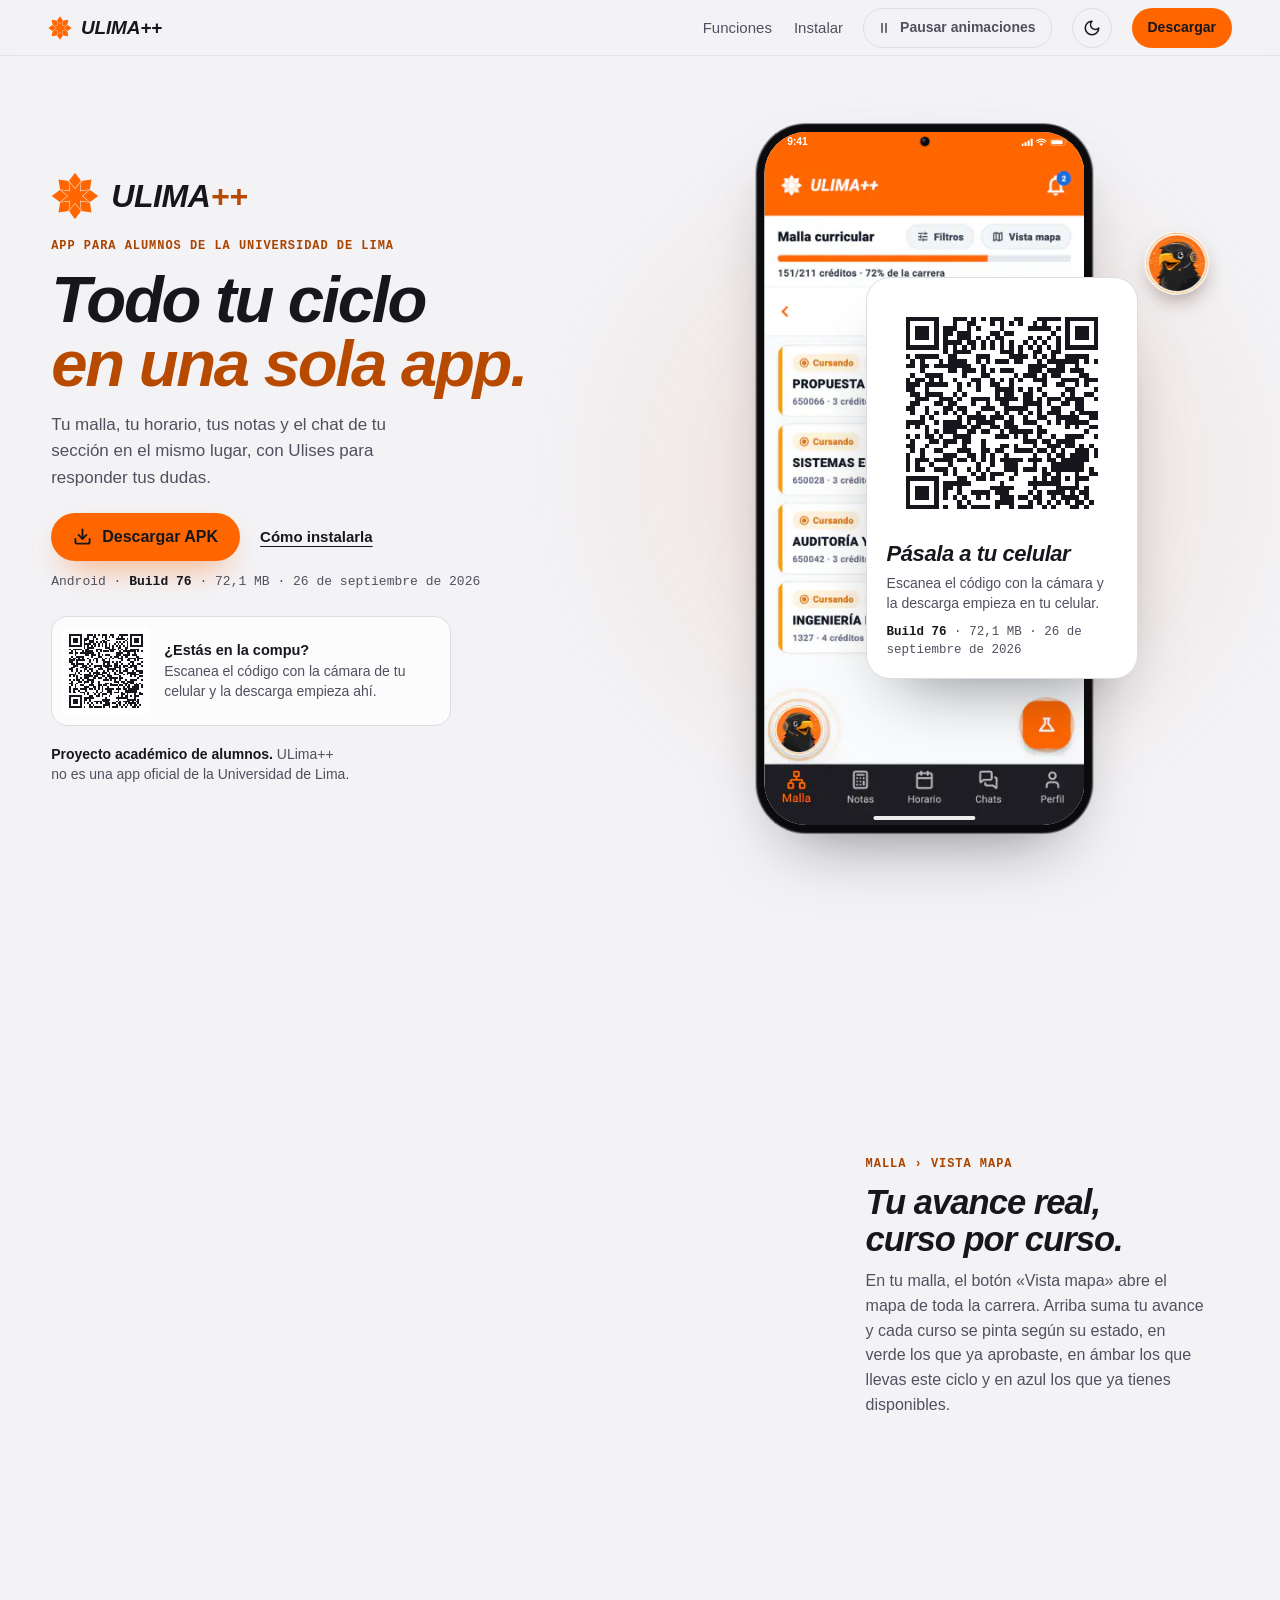
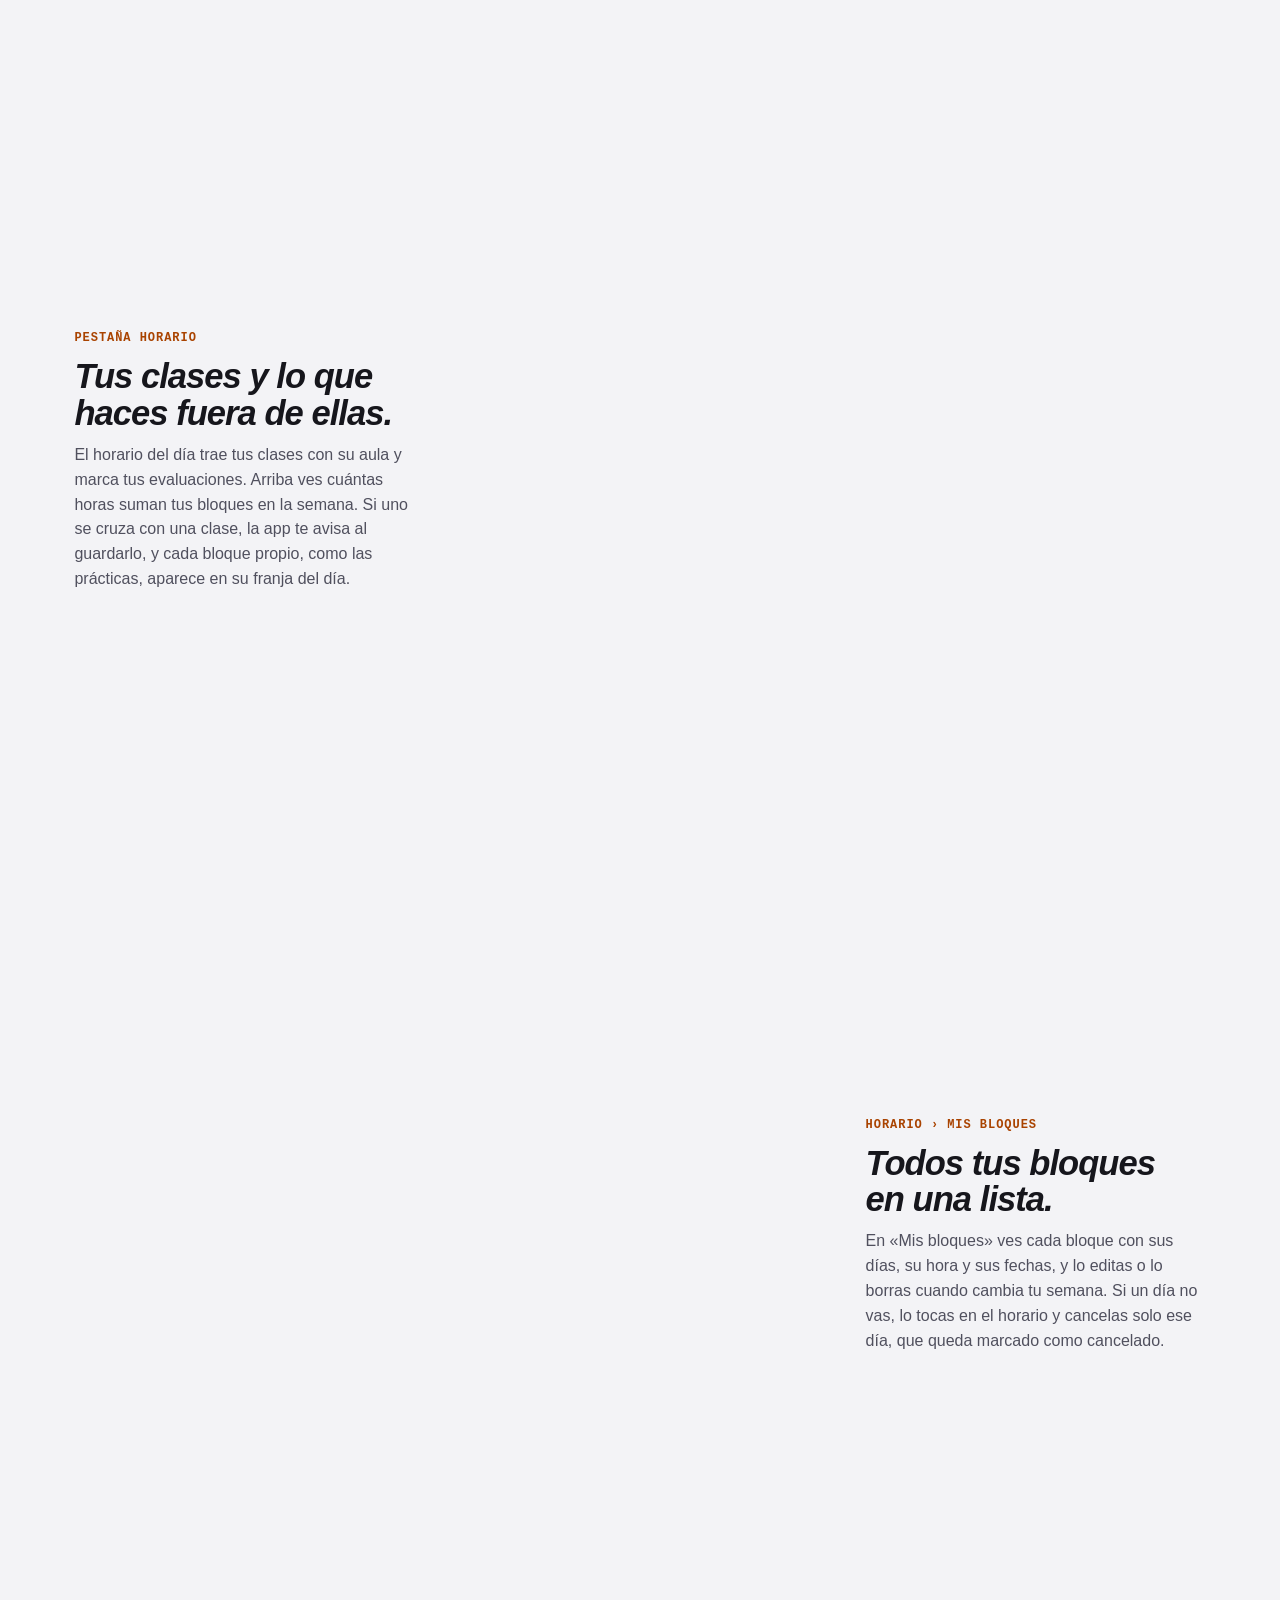
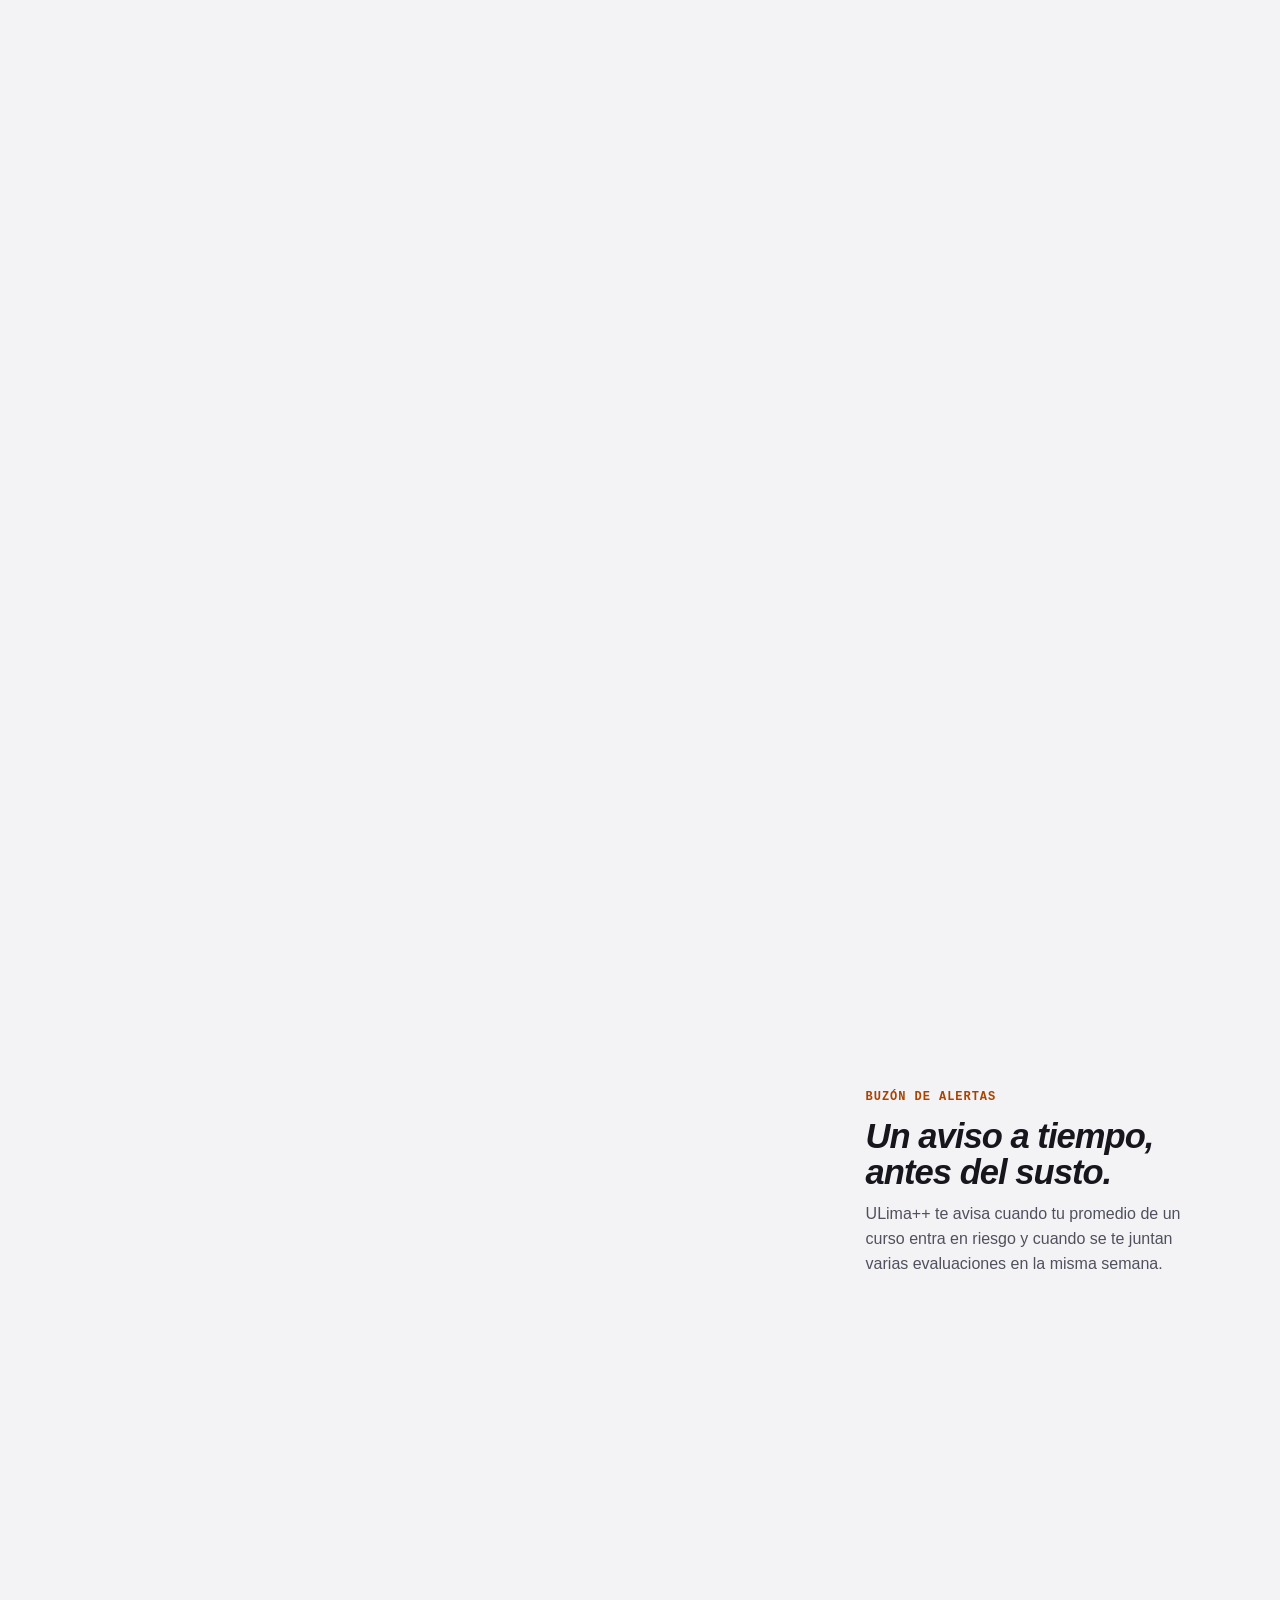
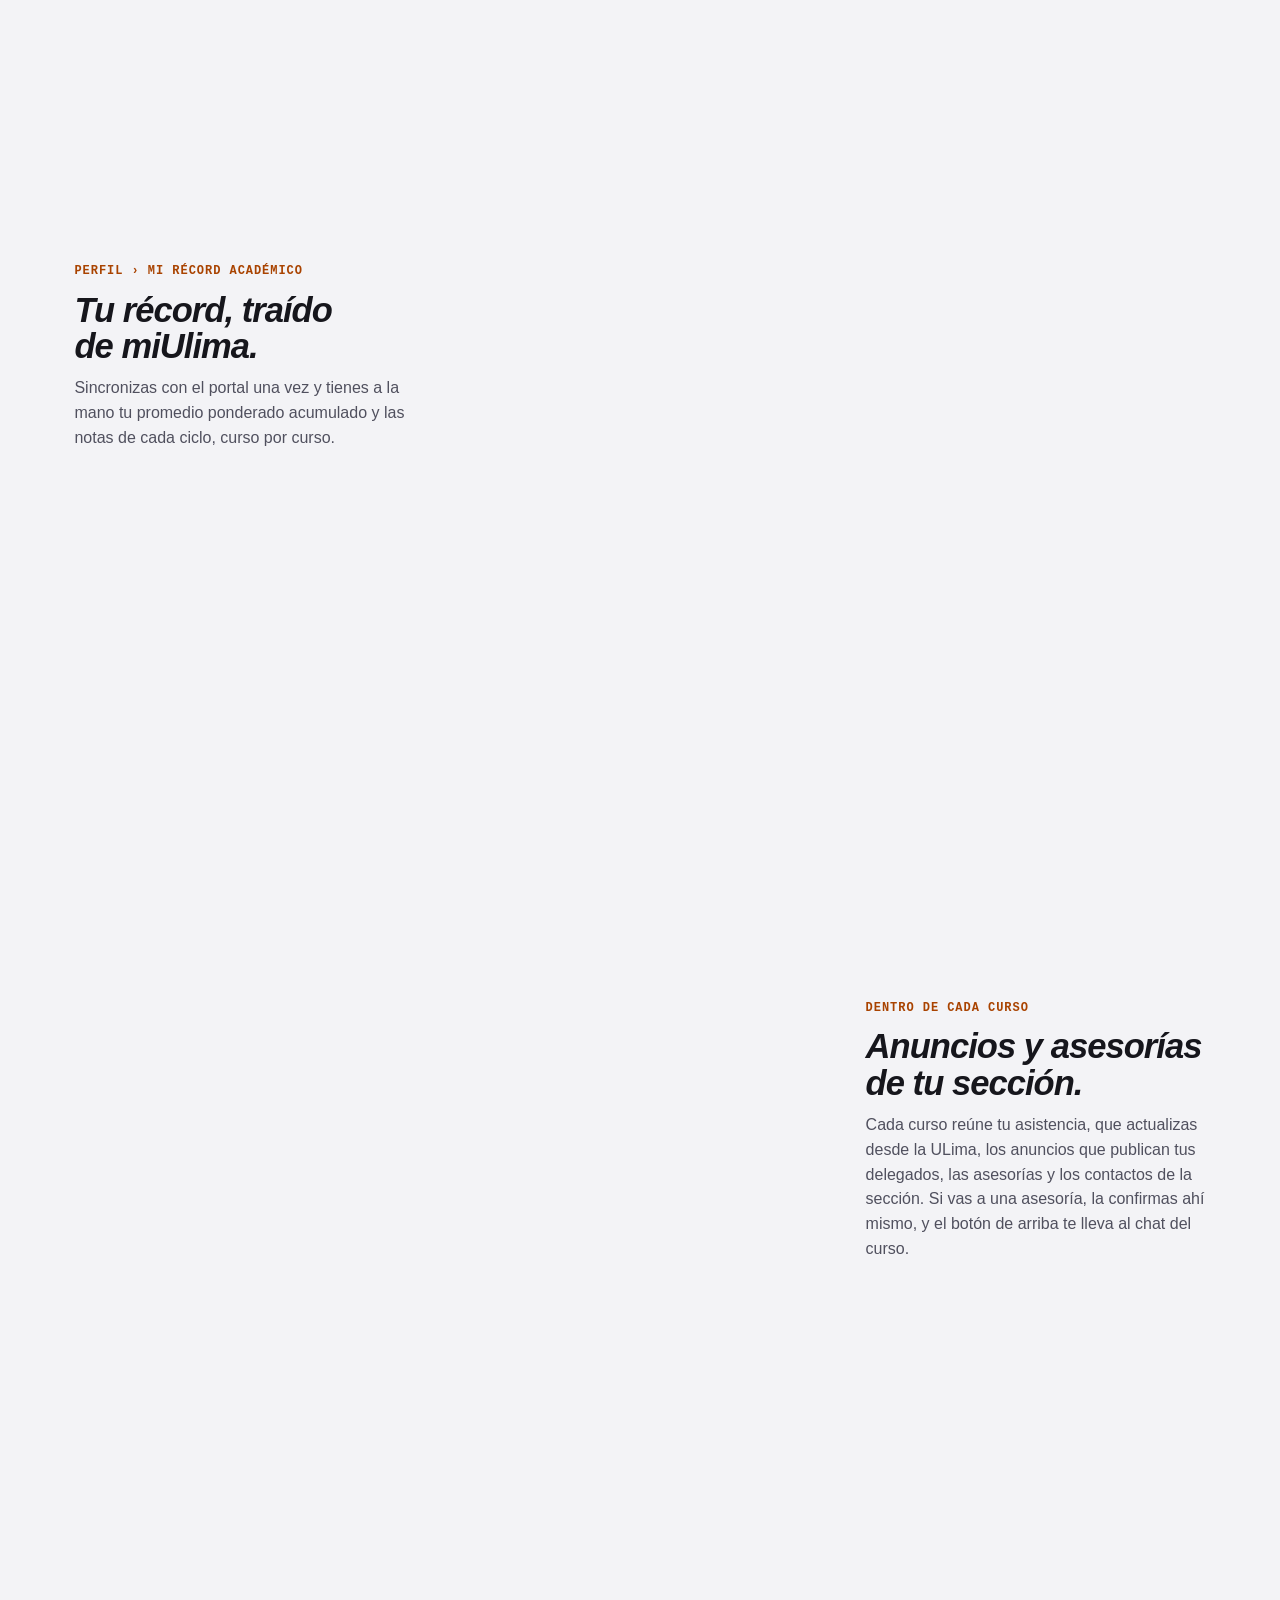
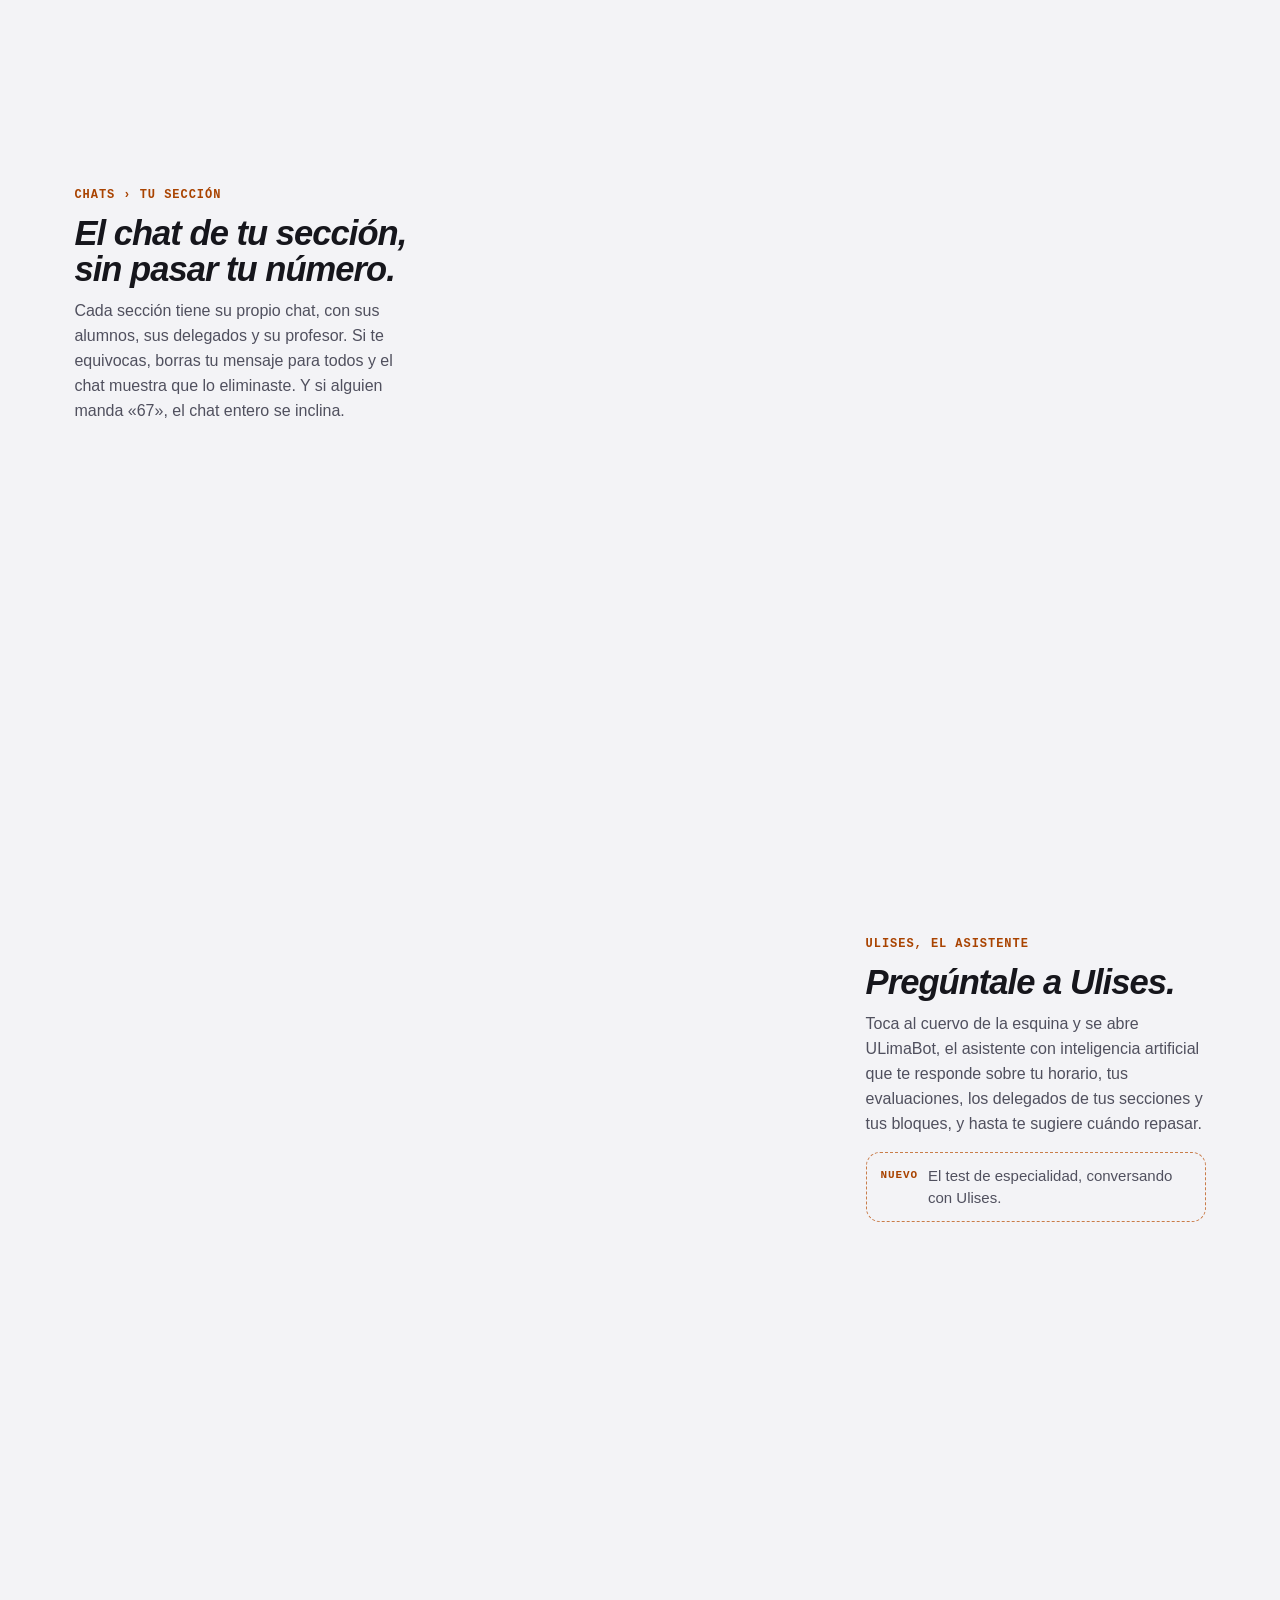
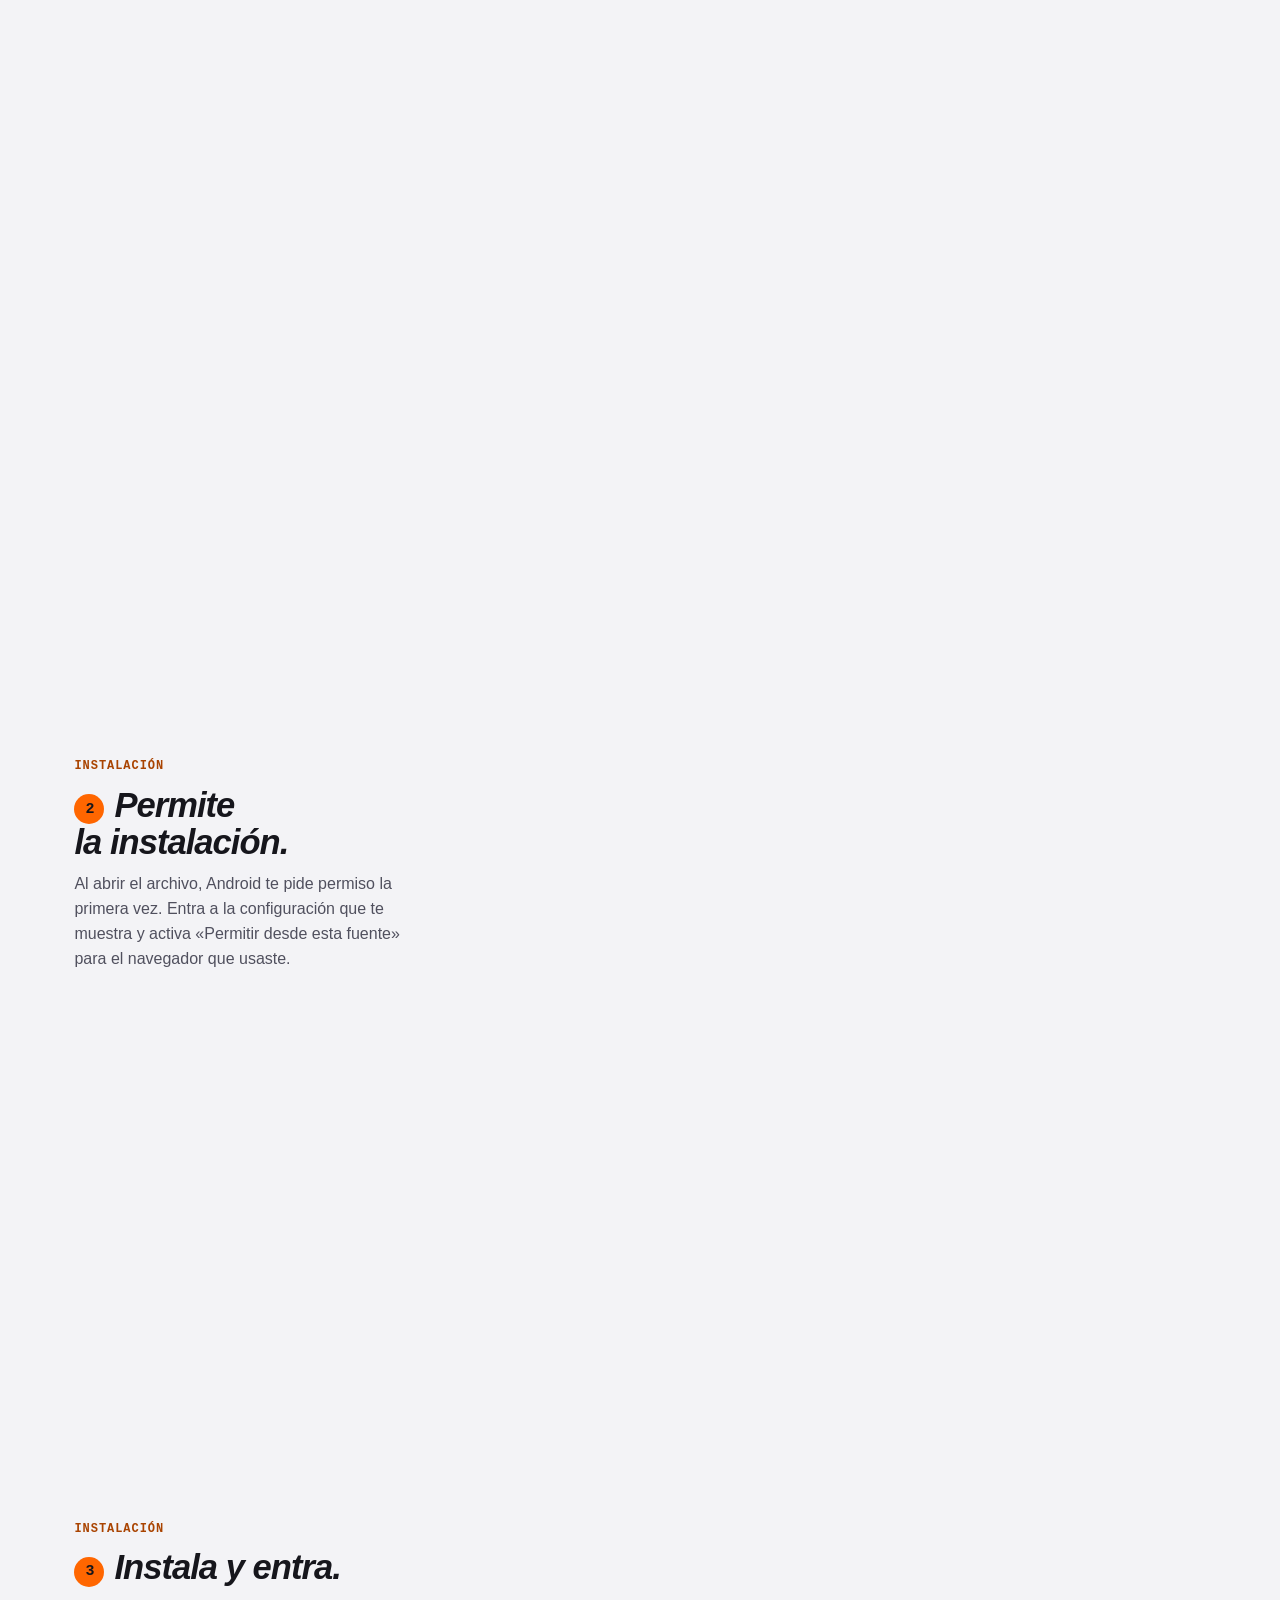
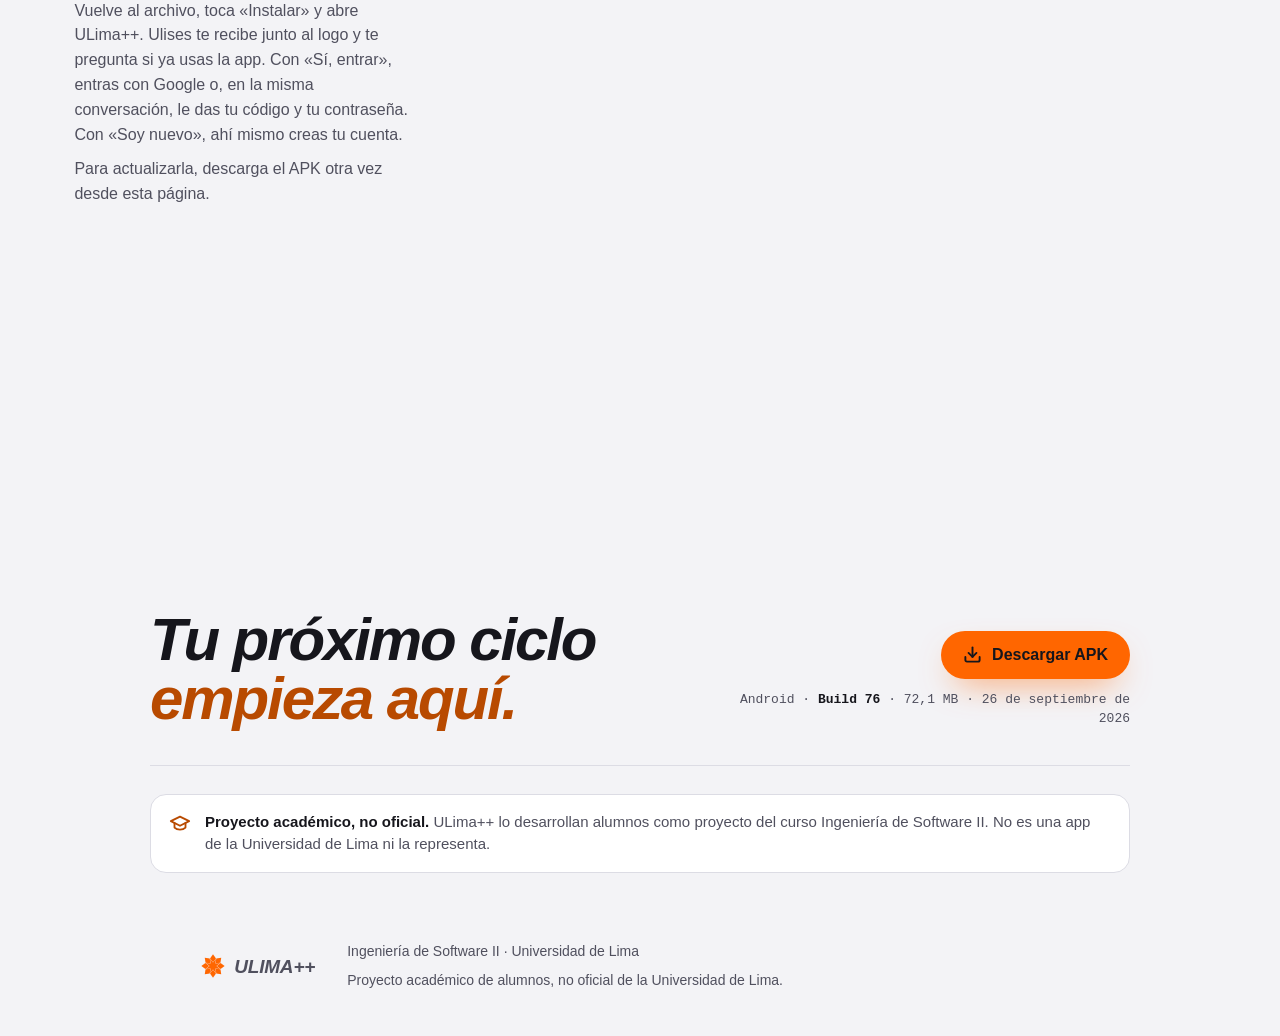
==== commit b80810eb: "Afina las lupas del horario, los bloques y la bienvenida y su entrada - La insignia EVAL PC2 amplía " ====
--- a/index.html
+++ b/index.html
@@ -588,7 +588,6 @@
   </div>
   <p class="disclaimer"><svg class="ic" aria-hidden="true"><use href="#i-cap"/></svg><span><strong>Proyecto académico, no oficial.</strong> ULima++ lo desarrollan alumnos como proyecto del curso Ingeniería de Software II. No es una app de la Universidad de Lima ni la representa.</span></p>
 </section>
-<p class="vh" id="pausa-aviso" role="status"></p>
 </main>
 
 <footer class="foot">
--- a/styles.css
+++ b/styles.css
@@ -577,8 +577,8 @@
 .ubub[data-tail="r"] { transform-origin: 100% var(--ty); }
 .ubub.is-on { opacity: 1; transform: none; }
 .ubub.is-hid, .ubub.no-cabe { visibility: hidden; }
-/* Burbuja compacta, cuando la normal no cabe libre, como sobre el panel del QR en una compu baja, en
-   el hueco angosto junto al teléfono en la portada o sobre el botón de pausa de un celular bajo. */
+/* Burbuja compacta, solo en la compu cuando la normal no cabe libre, como sobre el panel del QR en una
+   compu baja o en el hueco angosto junto al teléfono en la portada. */
 .ubub.is-compact { padding: 8px 12px 9px; font-size: 13.5px; line-height: 1.3; }
 .ub-t { margin: 0; text-wrap: pretty; }
 .ubub::before {
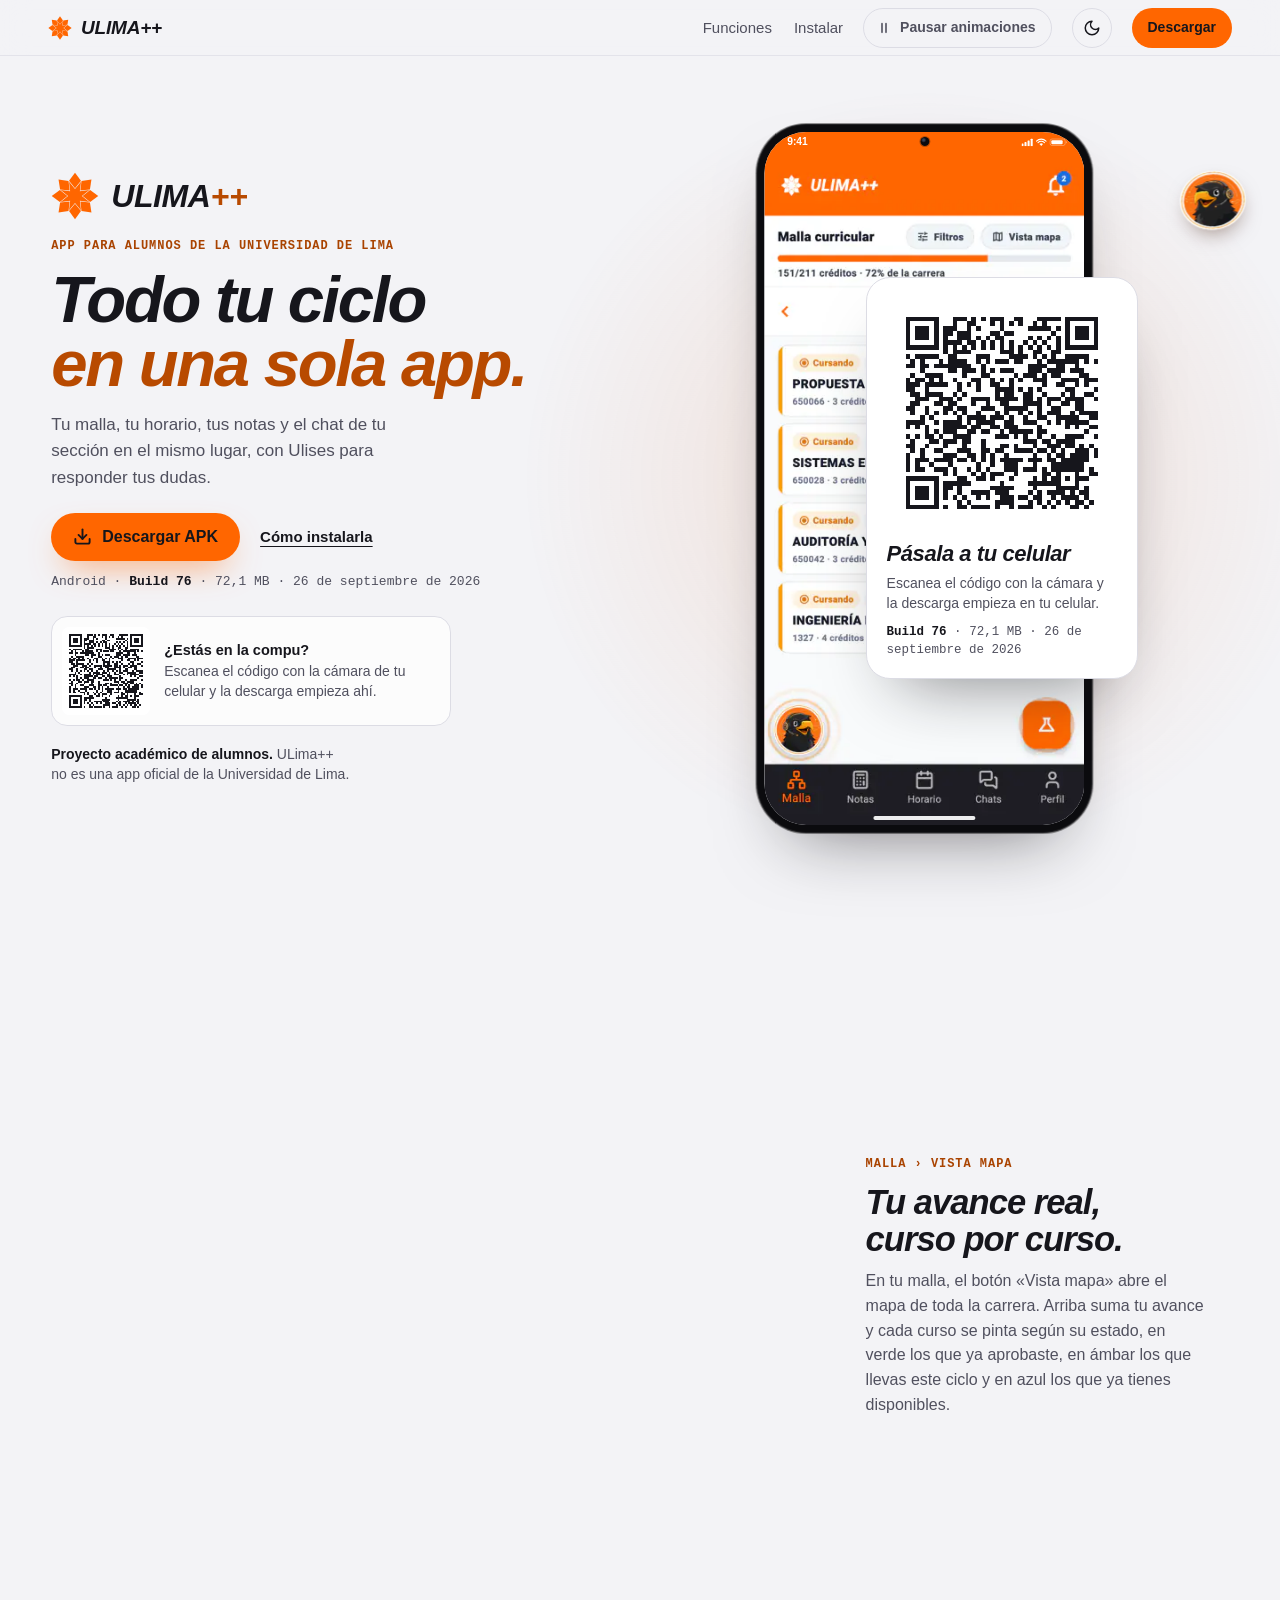
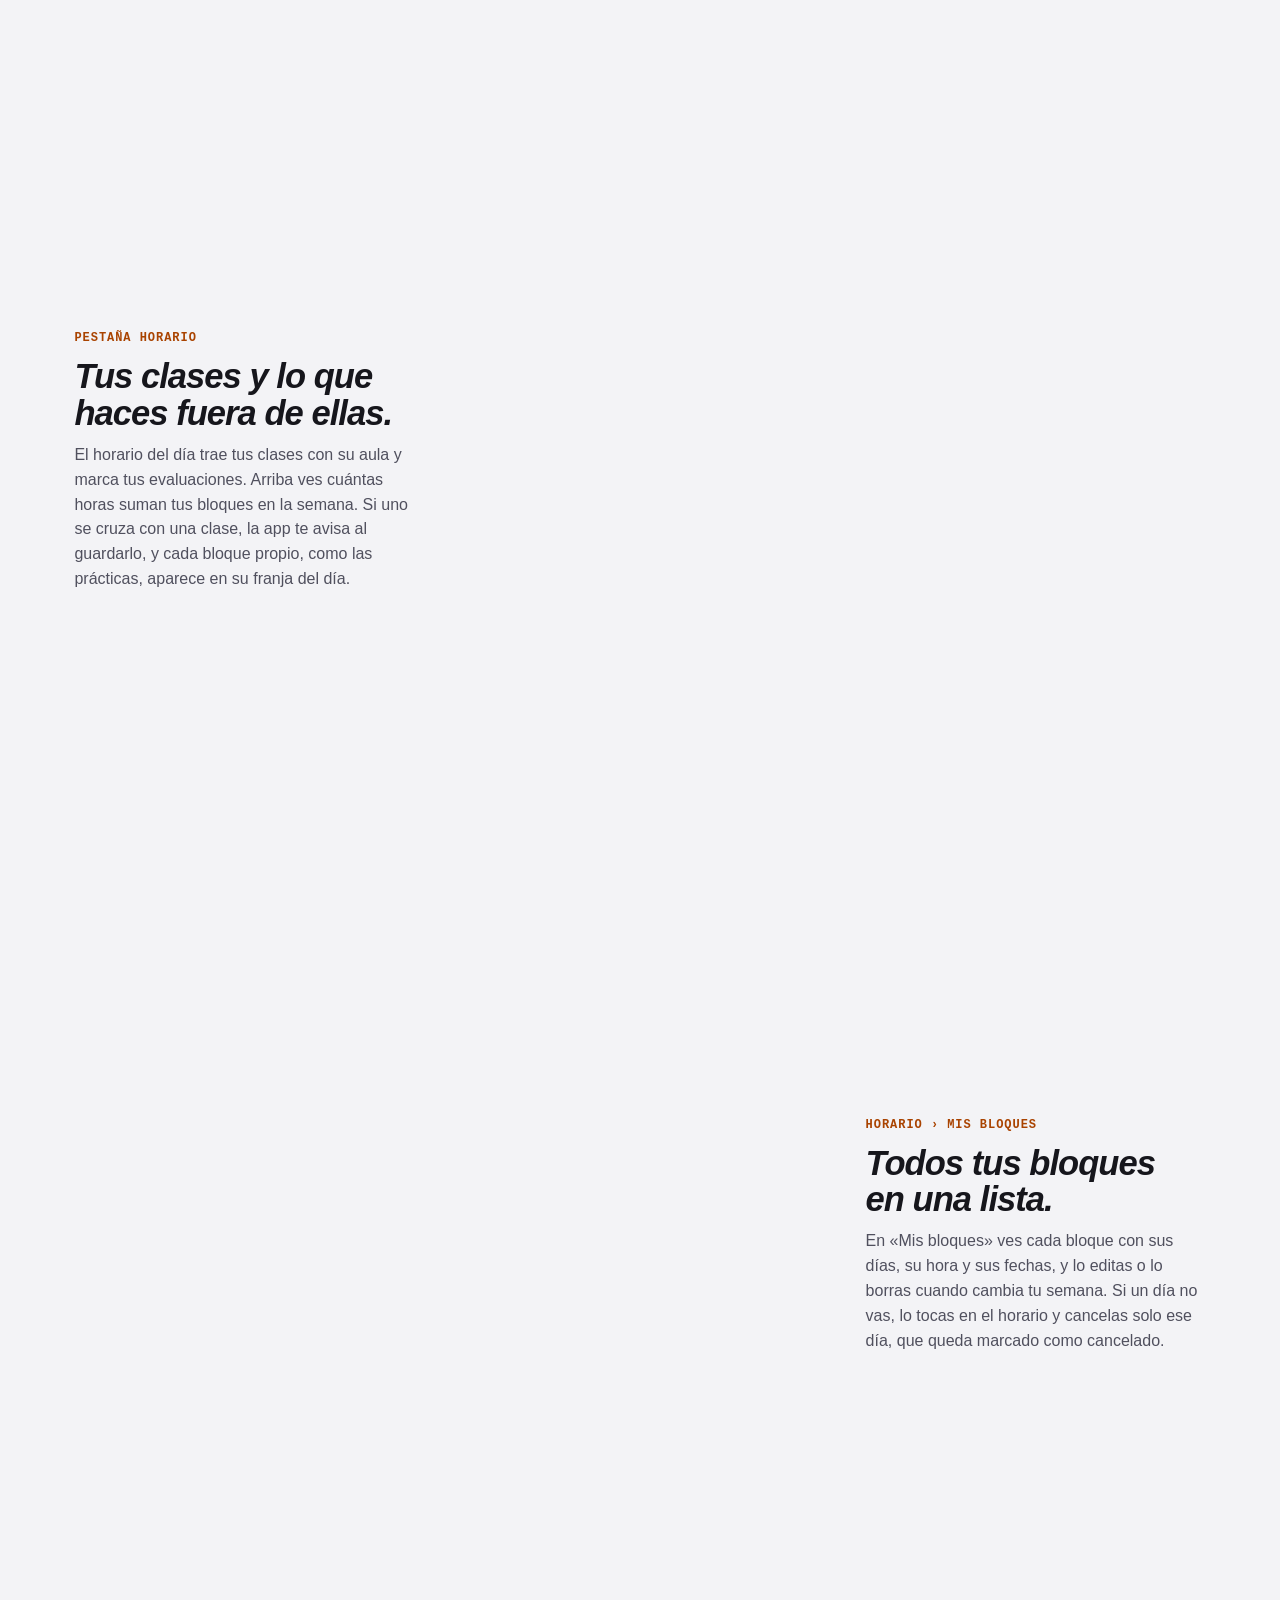
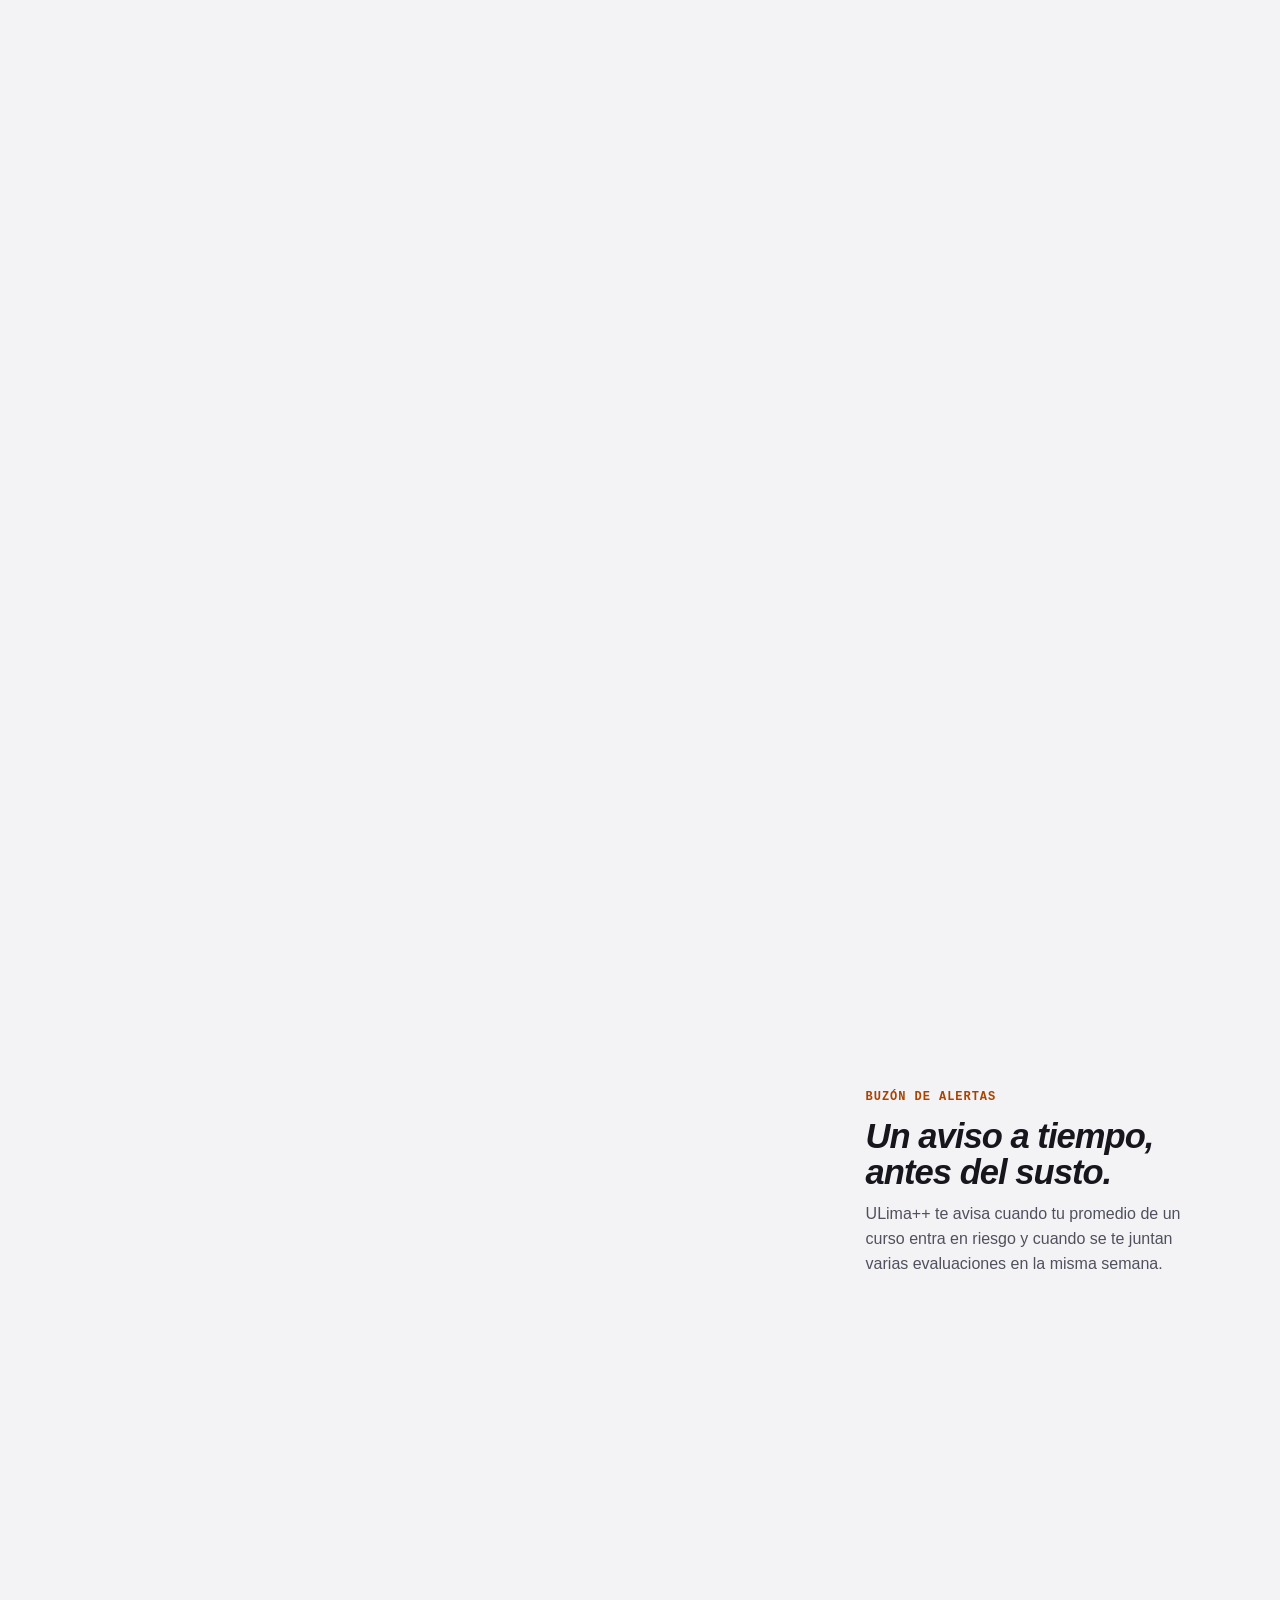
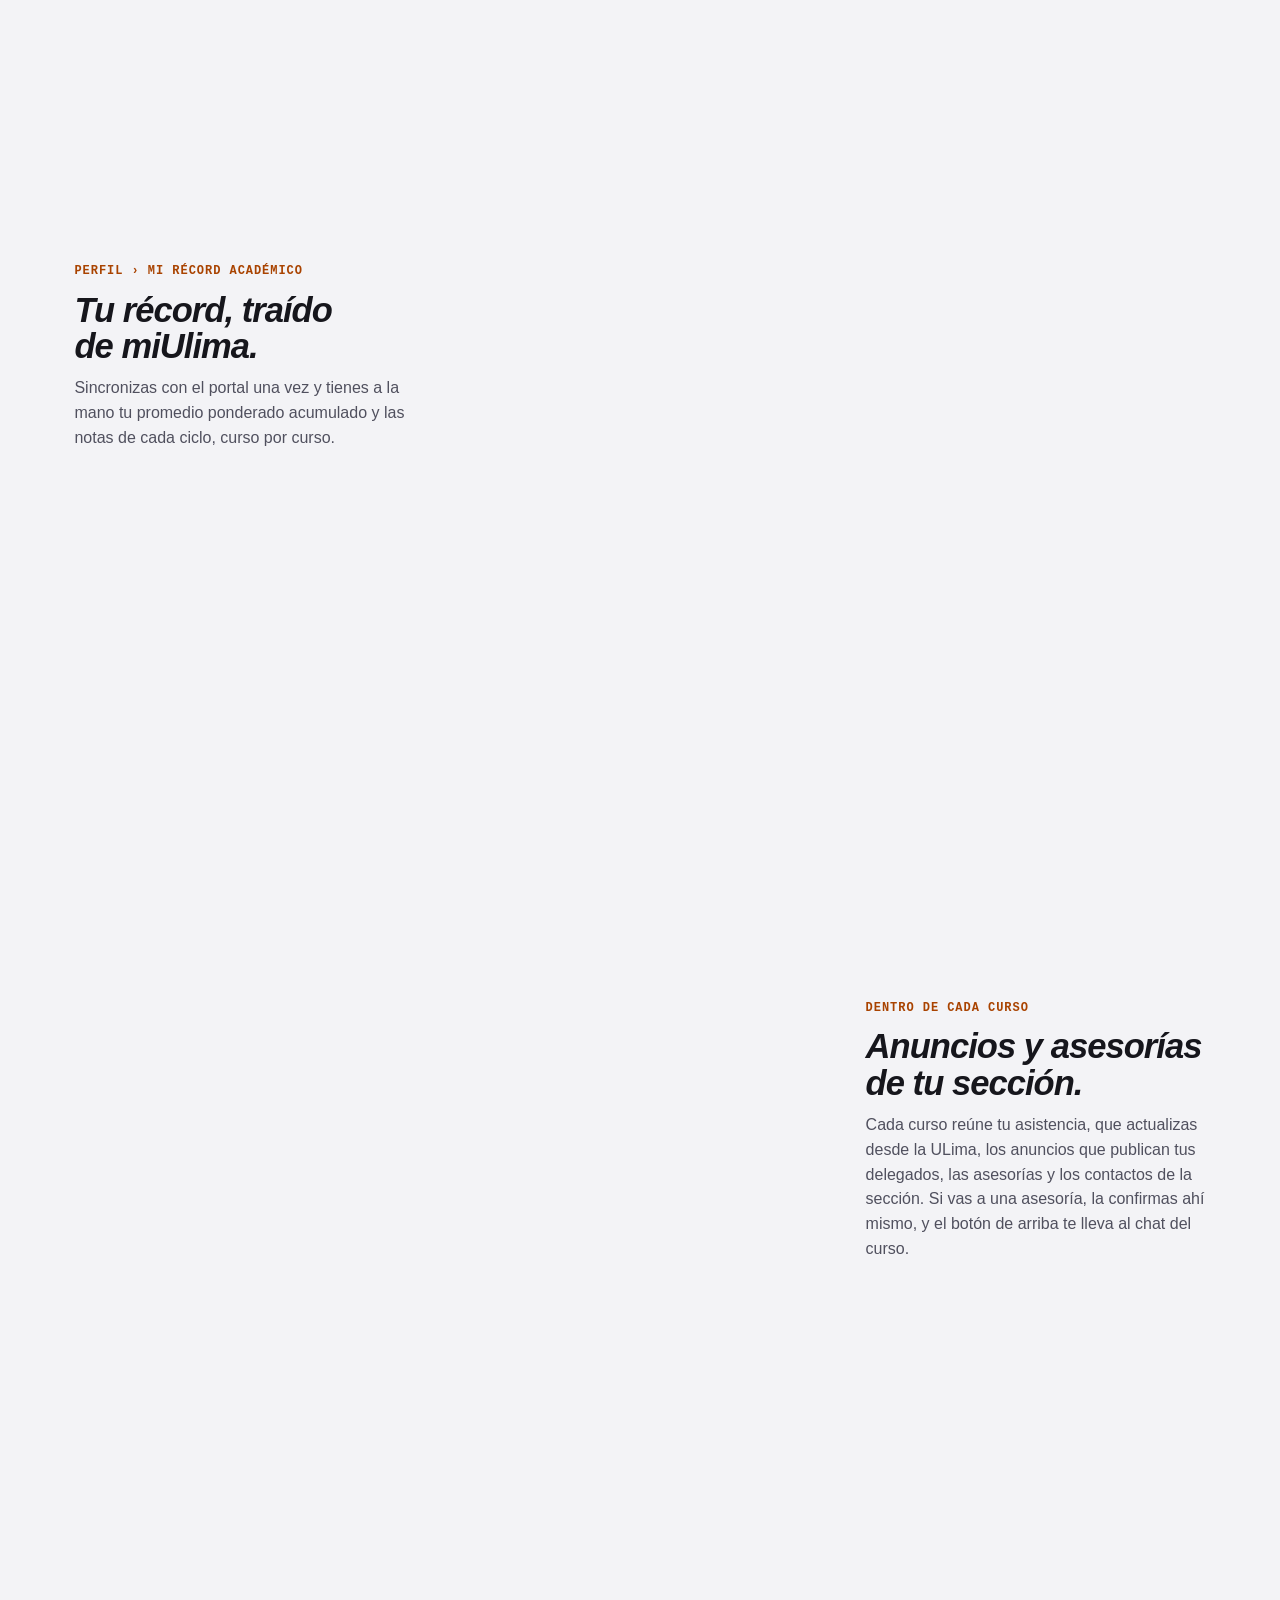
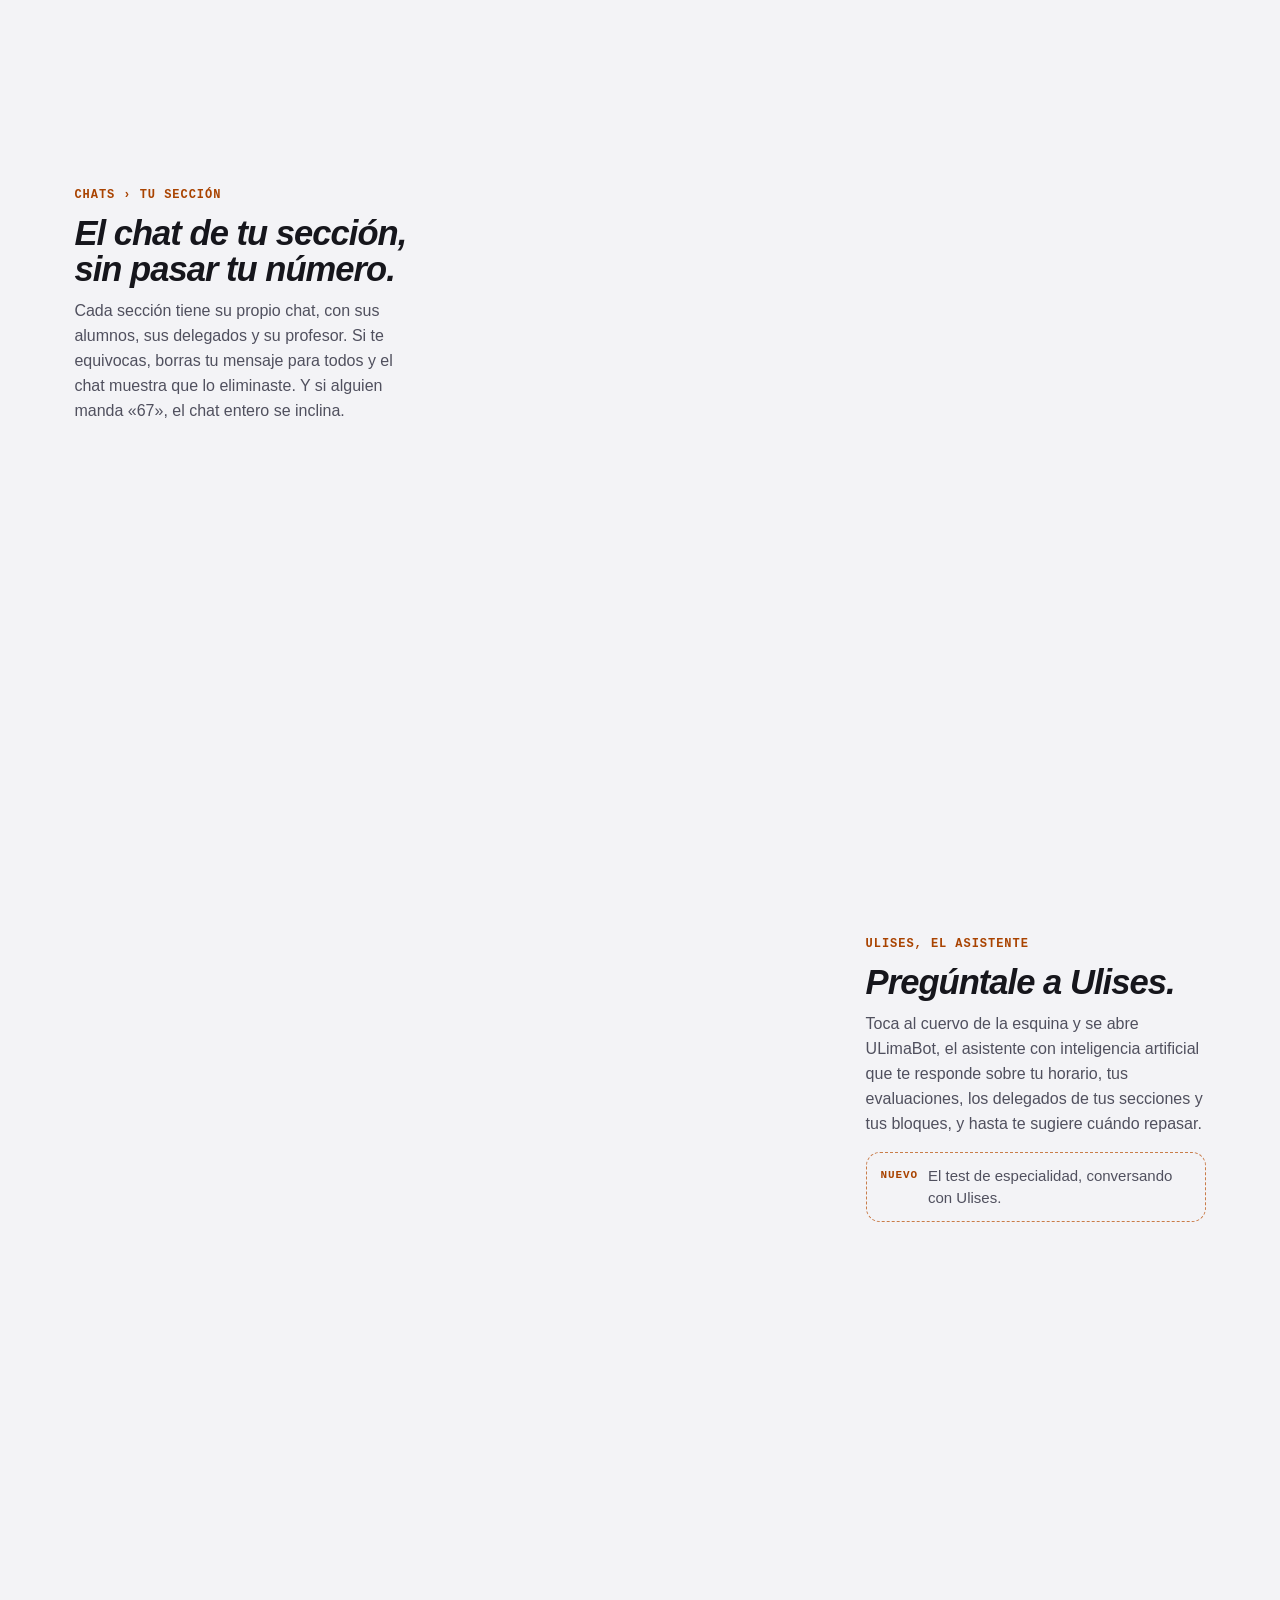
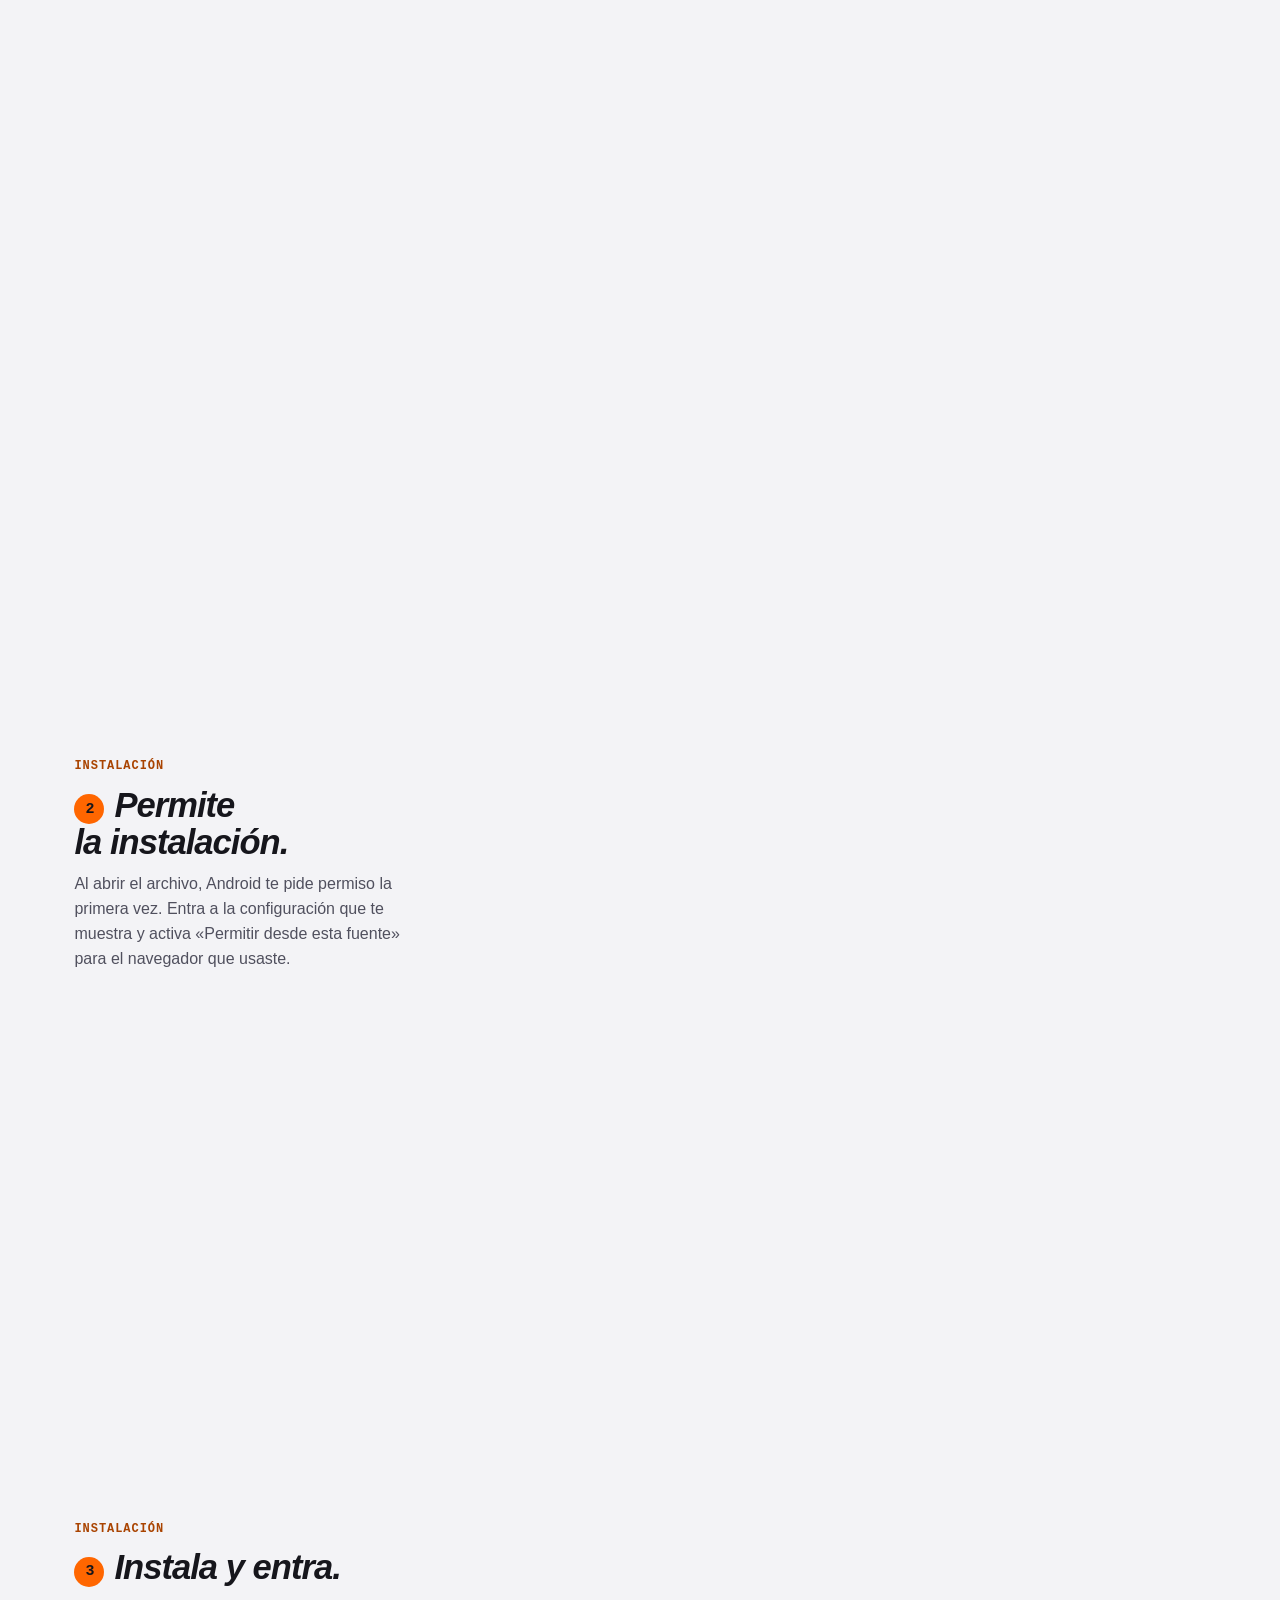
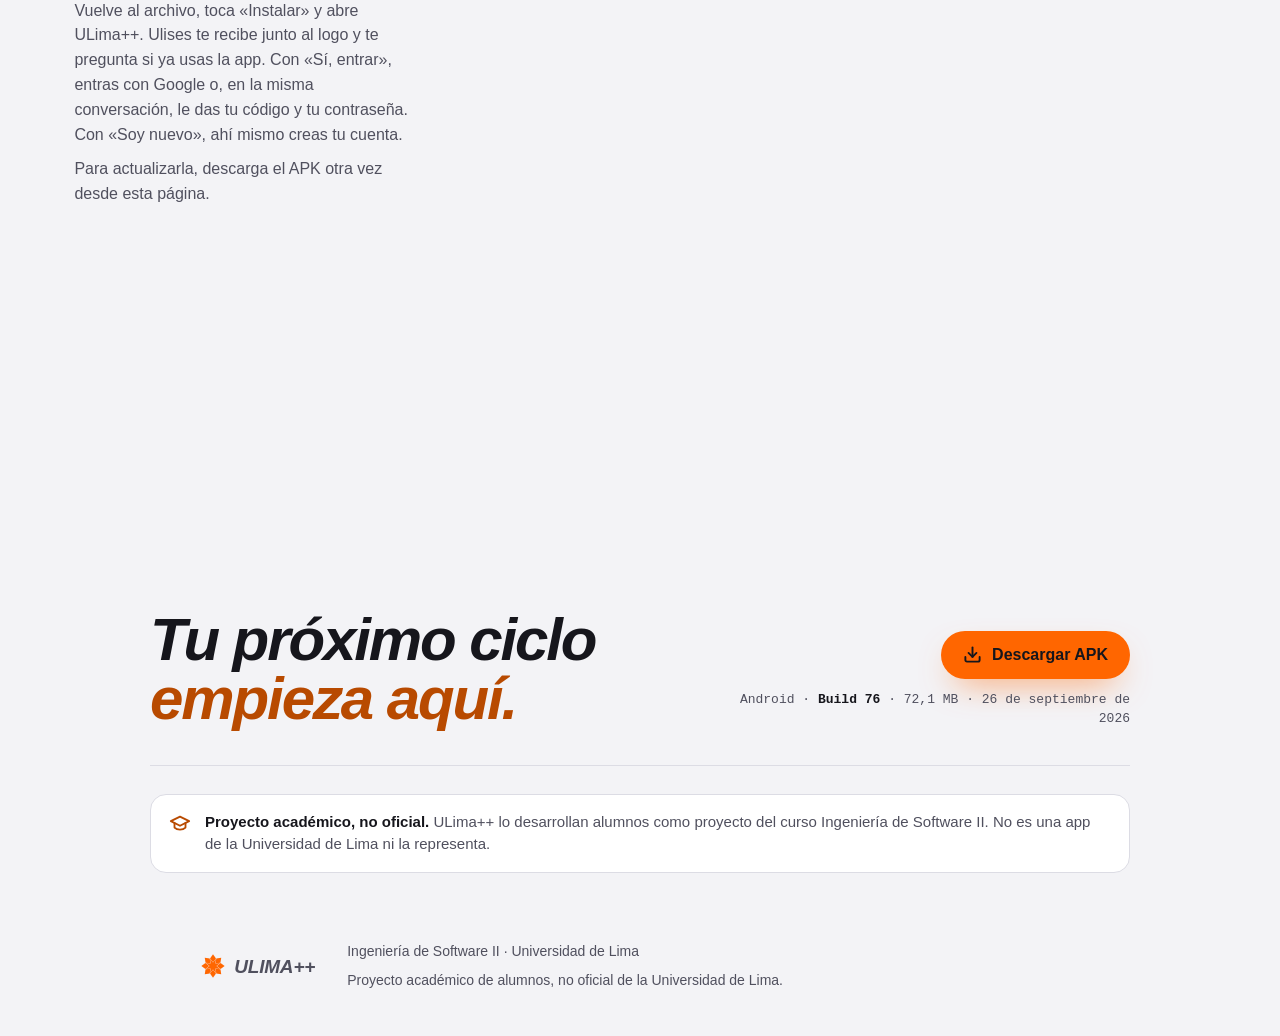
==== commit 95170ecc: "Muestra el 67 encima de la captura del chat, sin repetir la barra La pantalla chat-67 del teléfono f" ====
--- a/index.html
+++ b/index.html
@@ -358,7 +358,7 @@
         </figure>
       </article>
 
-      <article class="step" data-screen="horario" data-uli="Tus prácticas van en tu horario, y si un bloque choca con una clase, la app te avisa." data-side="l" data-beats="*66 307.5 310 64.5 ~n, 334.7 311.5 37.3 11 ~b =2.6:2.5 | 102 194 186.1 29 | bloque-cruce: 40 322 310 208 28 | *66 540.3 310 97.8 ~b">
+      <article class="step" data-screen="horario" data-uli="Tus prácticas van en tu horario, y si un bloque choca con una clase, la app te avisa." data-side="l" data-beats="*66 307.5 310 64.5 ~n, 334.7 311.5 37.3 11 | 102 194 186.1 29 | bloque-cruce: 40 322 310 208 28 | *66 540.3 310 97.8 ~b">
         <div class="copy">
           <p class="eyebrow">Pestaña Horario</p>
           <h2>Tus clases y lo que haces fuera de ellas.</h2>
@@ -374,7 +374,7 @@
         </figure>
       </article>
 
-      <article class="step" data-screen="mis-bloques" data-uli="¿Un día no puedes ir? Cancelas solo ese día y el bloque sigue." data-side="r" data-beats="16 92 358 101 ~b | horario-hoja: 0 660 390 56 | *horario-cancelado: 66 540.3 310 97.8 ~n, 132 572 178 35 ~b, 0 722 390 48 ~n">
+      <article class="step" data-screen="mis-bloques" data-uli="¿Un día no puedes ir? Cancelas solo ese día y el bloque sigue." data-side="r" data-beats="16 92 358 101 ~b | horario-hoja: 0 660 390 56 | *horario-cancelado: 66 540.3 310 97.8 ~n, 132 572 178 35, 0 722 390 48 ~n">
         <div class="copy">
           <p class="eyebrow">Horario › Mis bloques</p>
           <h2>Todos tus bloques en una lista.</h2>
@@ -558,7 +558,7 @@
         </figure>
       </article>
 
-      <article class="step step-install step-last" data-screen="bienvenida" data-uli="El del chat también soy yo. Te pido tu contraseña y entras." data-side="l" data-install data-beats="*50 326 271.2 277 | 22 692 346 110 ~n | bienvenida-login: 12 708 366 48 | bienvenida-login: 8 267 314.8 60 ~n, 6 590 378 84 | *bienvenida-contrasena: 8 377 253.7 41 ~n, 6 572 378 142">
+      <article class="step step-install step-last" data-screen="bienvenida" data-uli="El del chat también soy yo. Te pido tu contraseña y entras." data-side="l" data-install data-beats="*50 326 271.2 277 | 22 692 346 110 | bienvenida-login: 12 708 366 48 | bienvenida-login: 8 267 314.8 60 ~n, 6 590 378 84 | *bienvenida-contrasena: 8 377 253.7 41 ~n, 6 572 378 142">
         <div class="copy">
           <p class="eyebrow">Instalación</p>
           <h2><span class="num" aria-hidden="true">3</span><span class="vh">Paso 3. </span>Instala y entra.</h2>
--- a/styles.css
+++ b/styles.css
@@ -445,9 +445,7 @@
   position: absolute; border-radius: var(--br, calc(var(--u) * 14));
   opacity: 0; transform: scale(1);
   box-shadow: 0 0 0 calc(var(--u) * 2 / var(--s, 1)) var(--mk, var(--orange)), 0 calc(var(--u) * 18 / var(--s, 1)) calc(var(--u) * 34 / var(--s, 1)) calc(var(--u) * -14 / var(--s, 1)) rgba(0, 0, 0, .7);
-  /* La lupa se vuelve opaca en su lugar, sin zoom, donde calza con la captura de abajo, y recién
-     después crece. Así la copia ampliada y la captura nunca se ven a la vez con el texto doble. */
-  transition: opacity .1s ease, transform .6s cubic-bezier(.2, .9, .25, 1.15) .1s;
+  transition: opacity .25s ease, transform .6s cubic-bezier(.2, .9, .25, 1.15);
 }
 .lens.is-on { opacity: 1; transform: translate(calc(var(--u) * var(--dx, 0)), calc(var(--u) * var(--dy, 0))) scale(var(--s, 1.04)); }
 /* Al pasar al momento siguiente, la lupa y el anillo se apagan en su lugar, sin achicarse. */
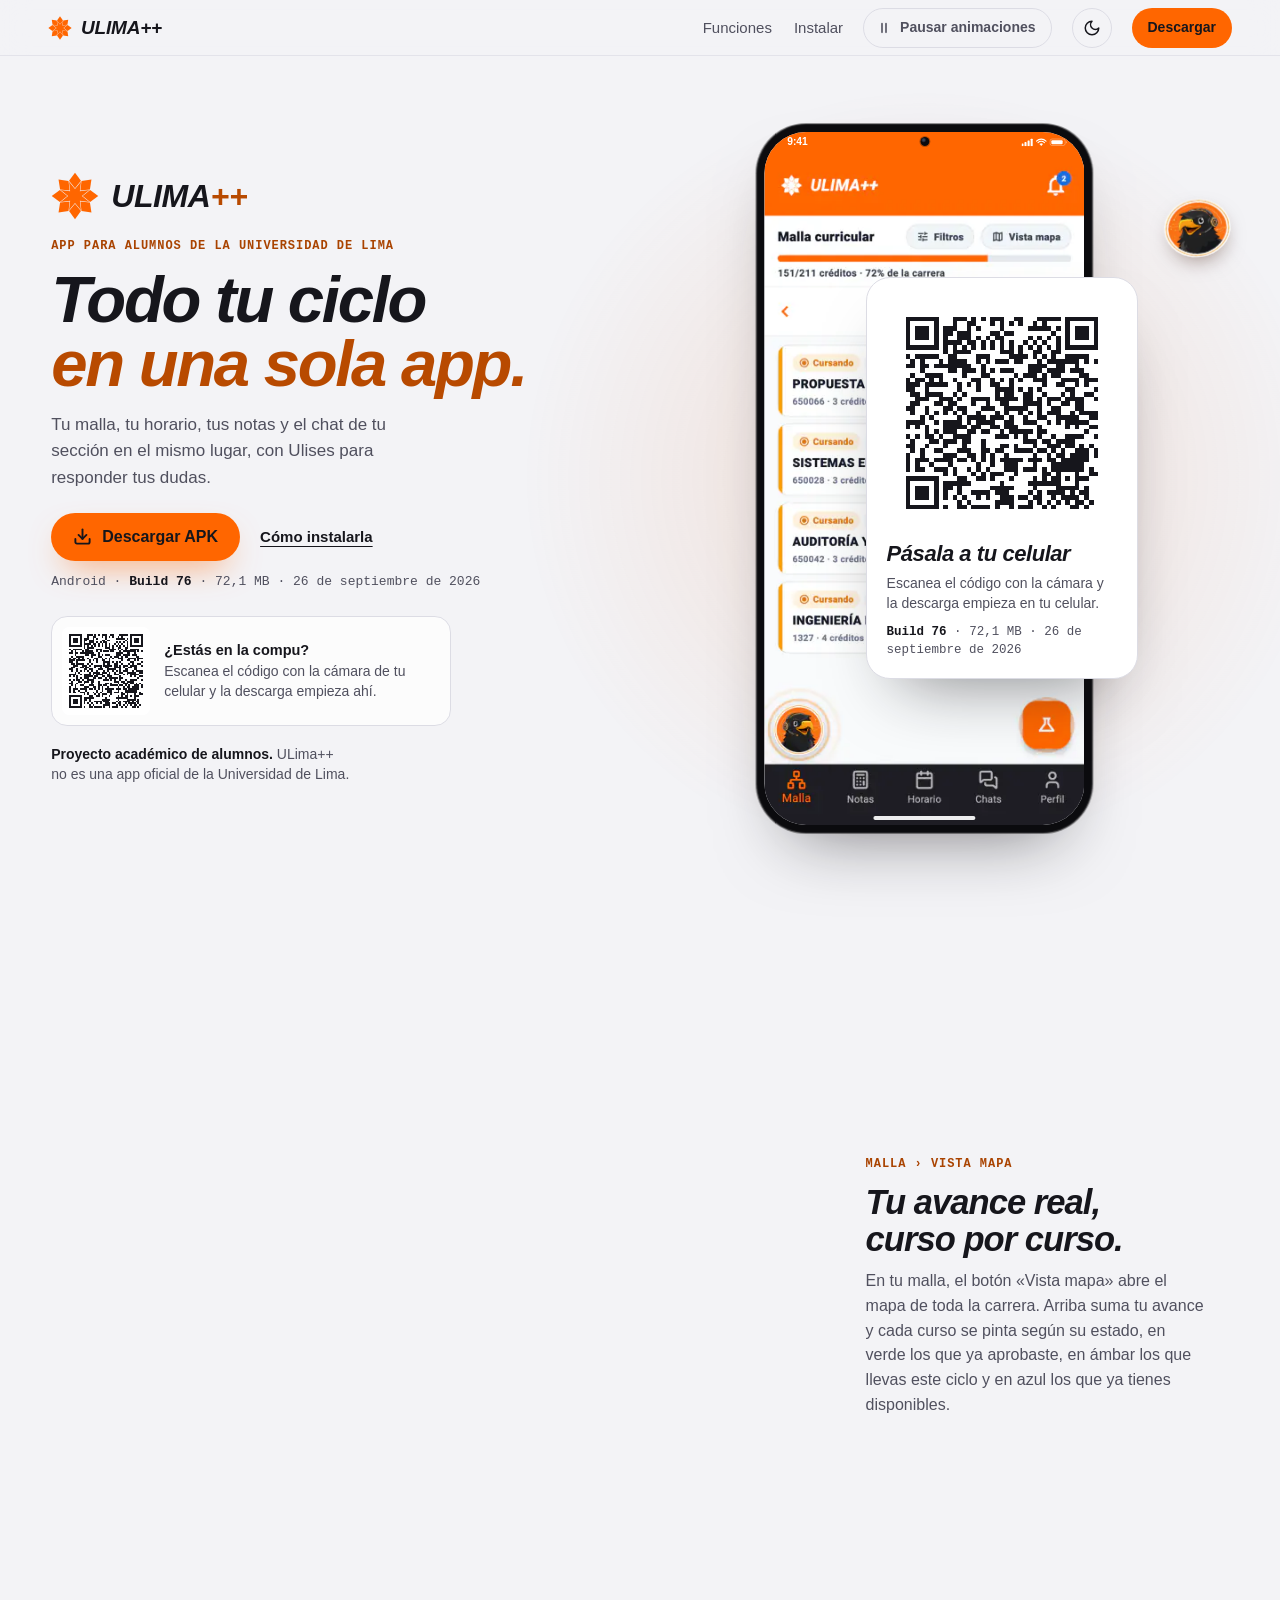
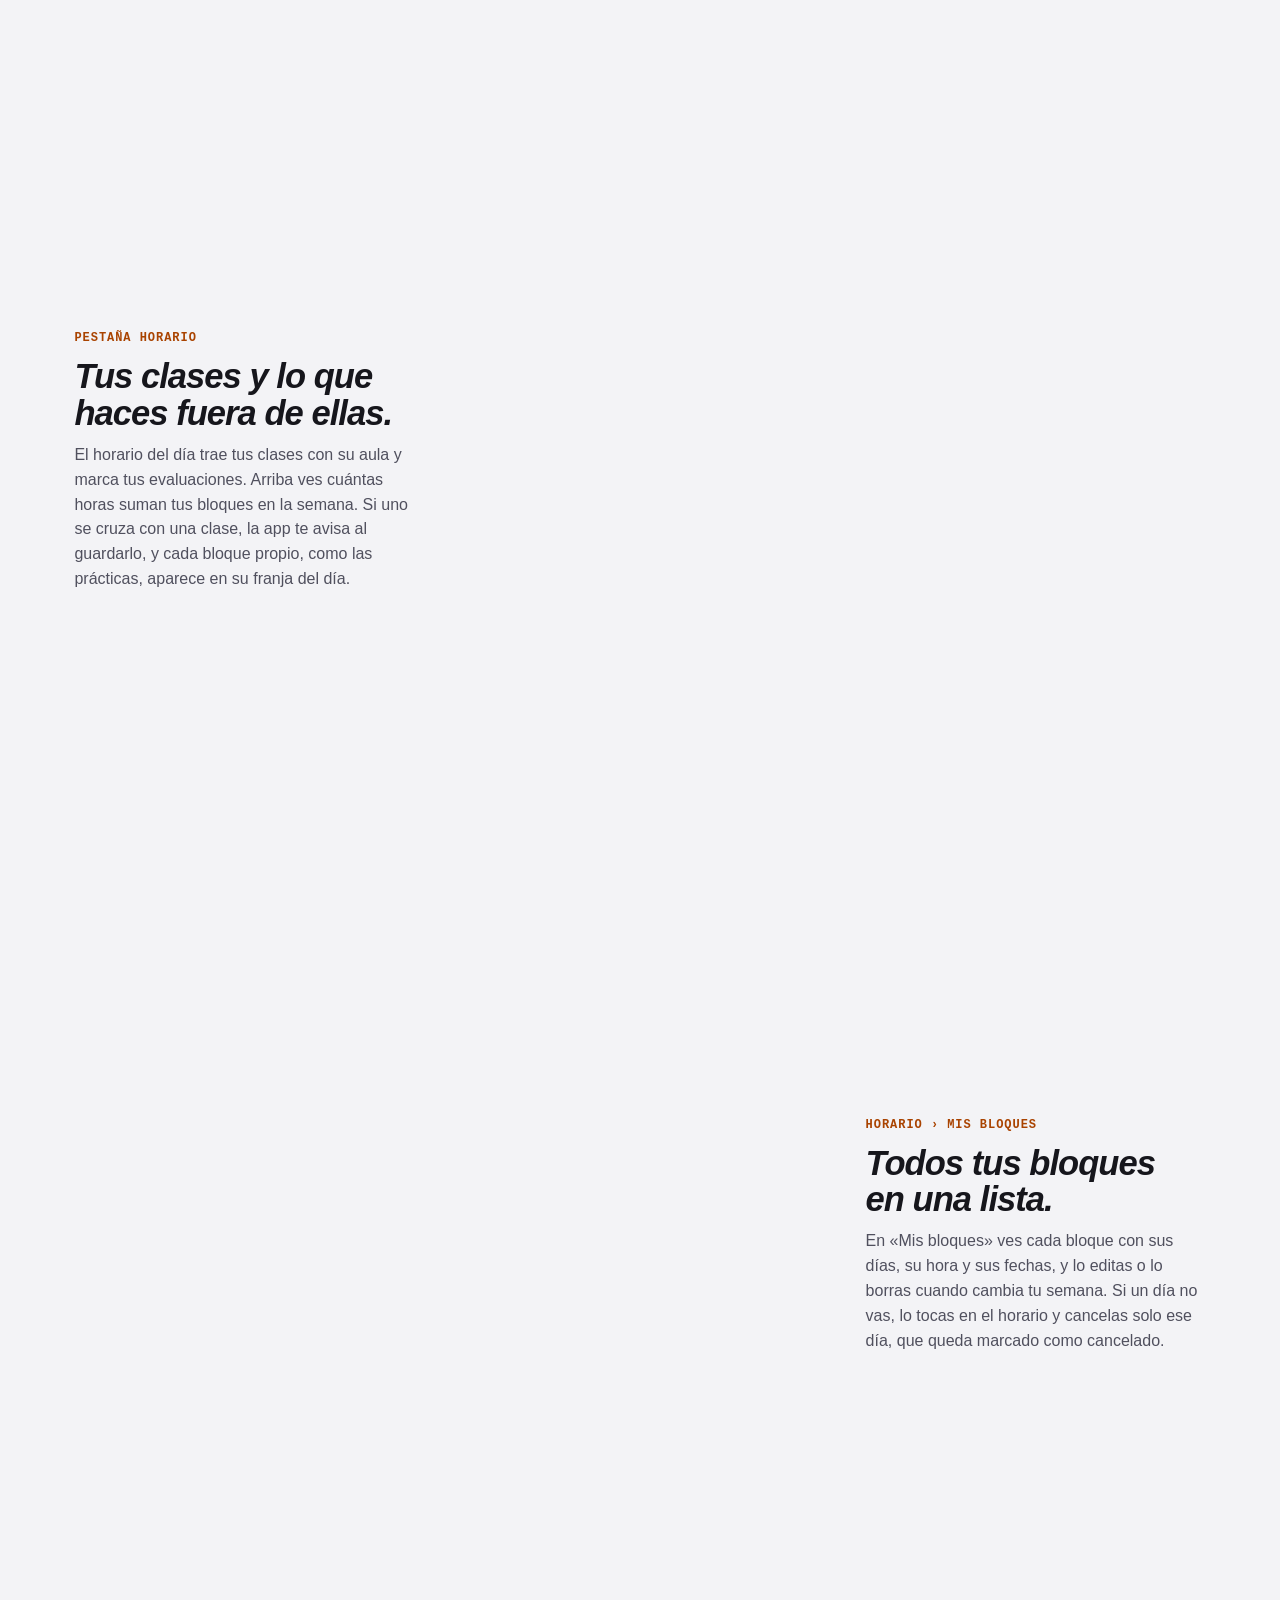
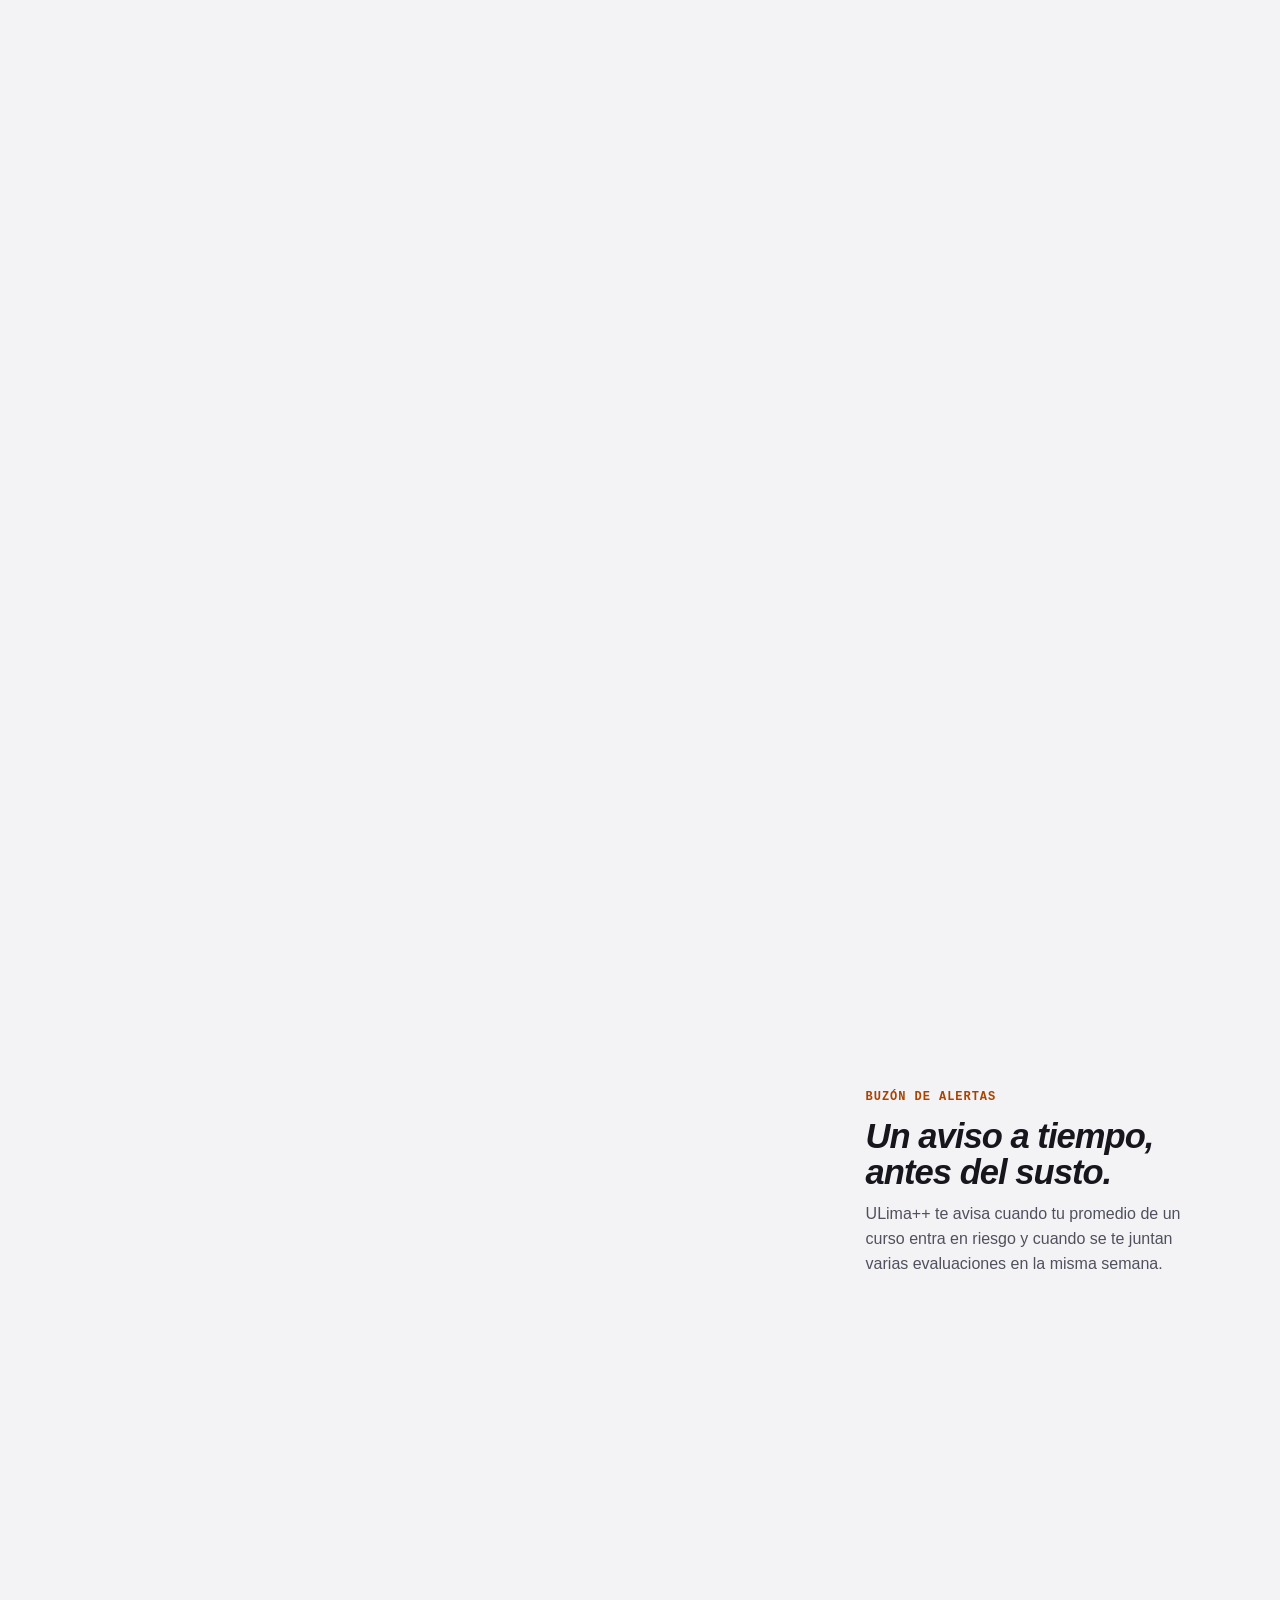
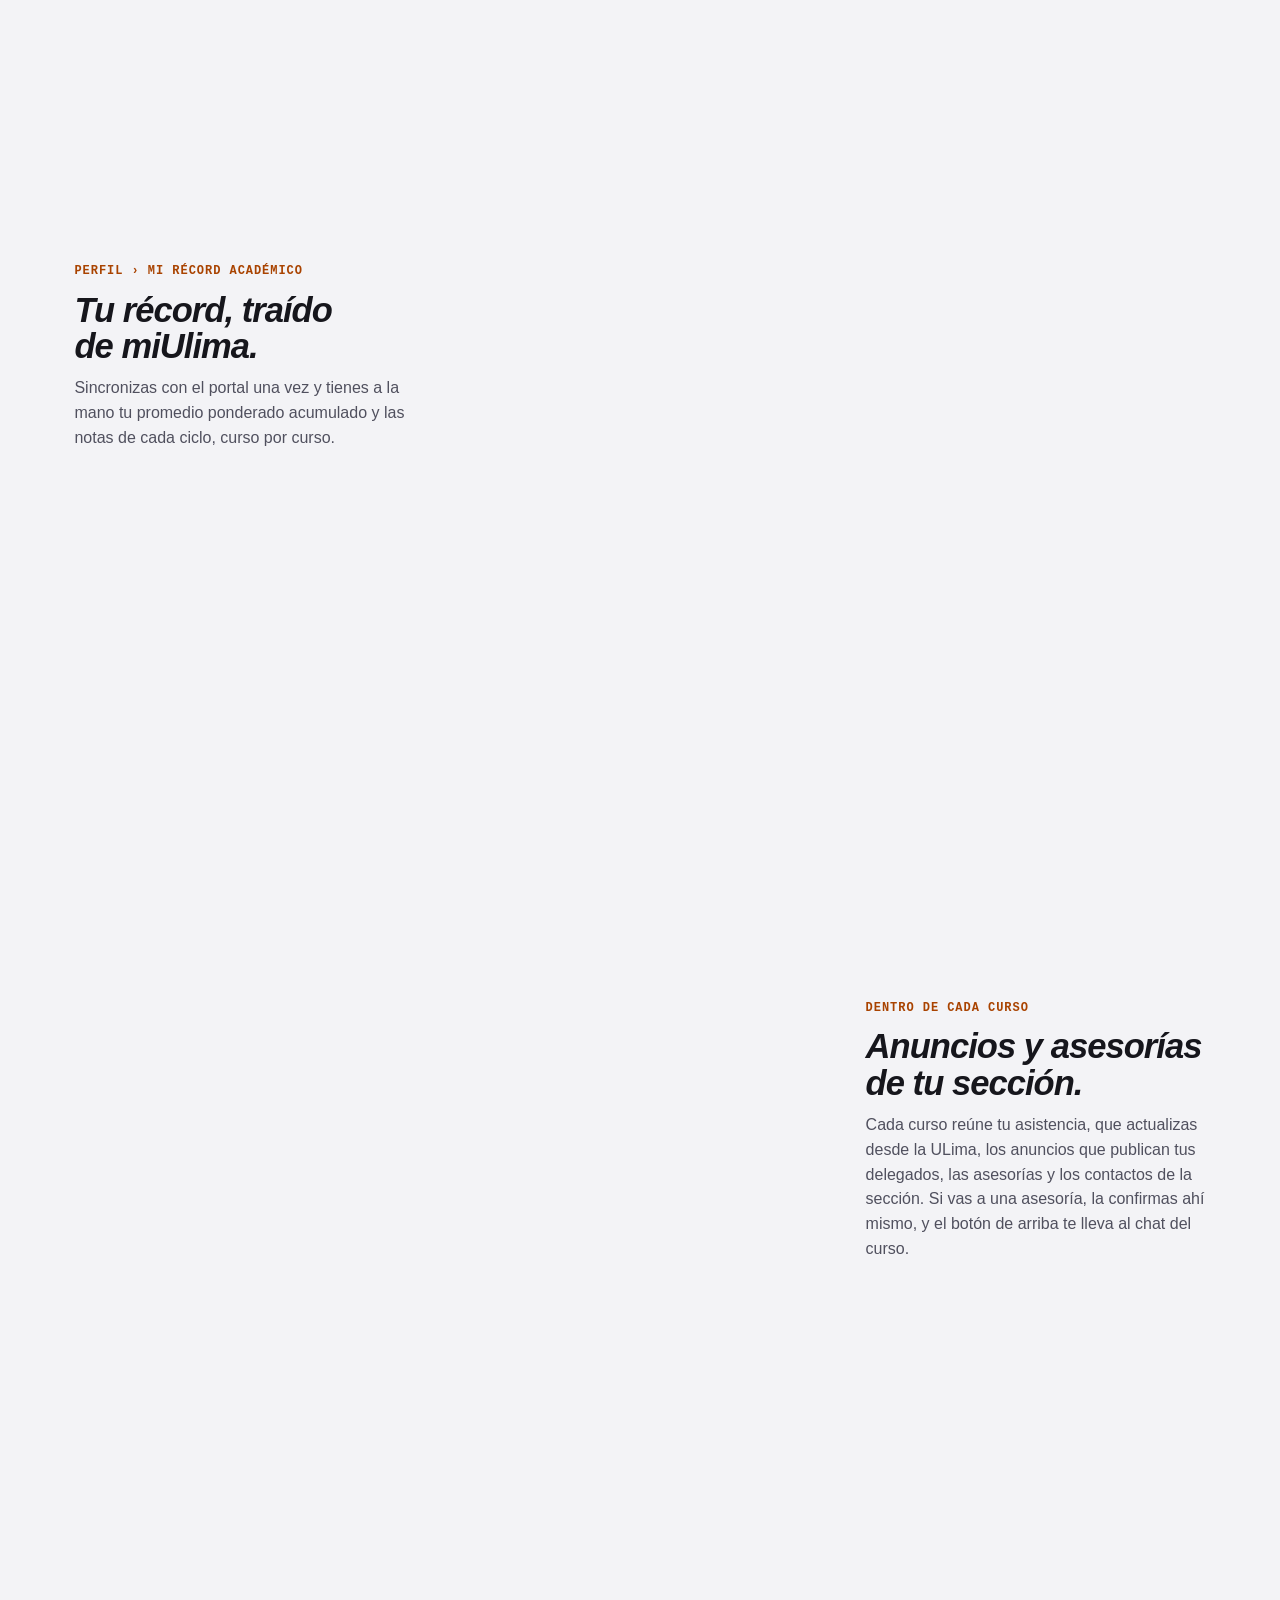
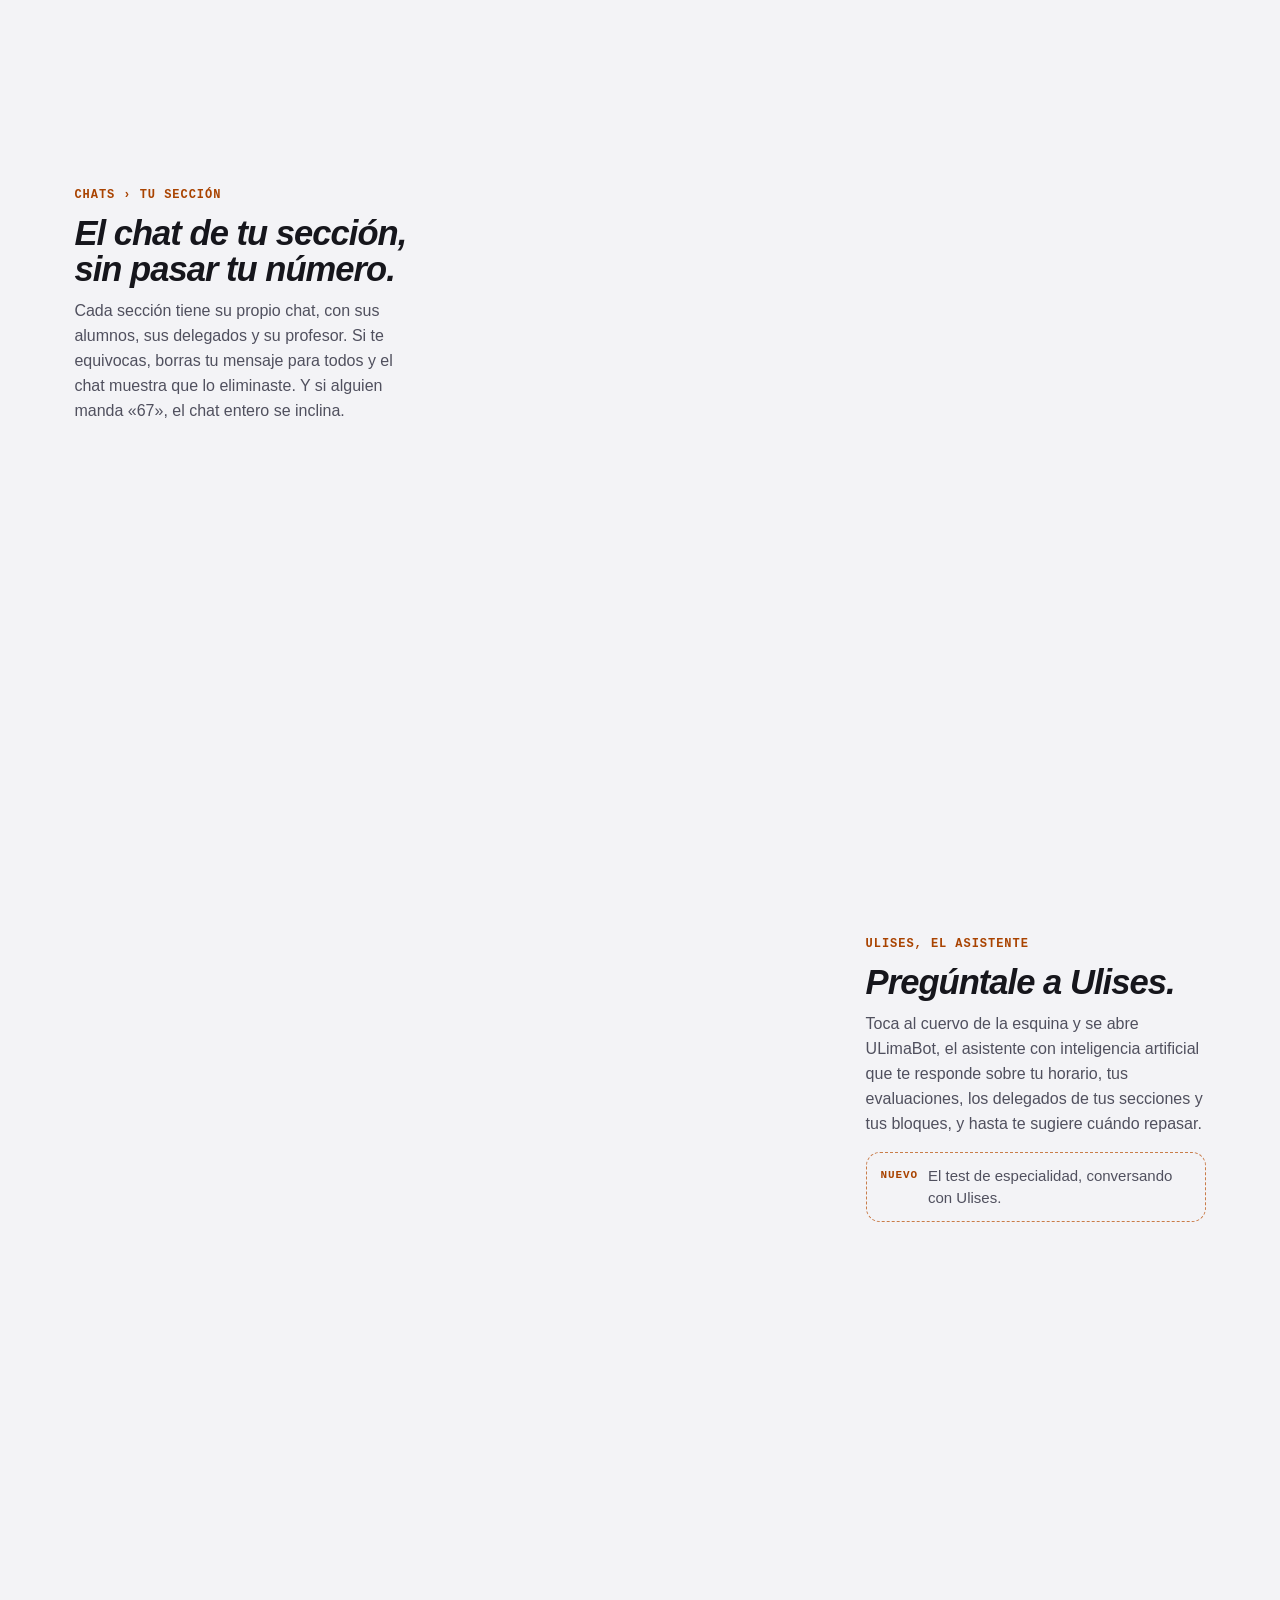
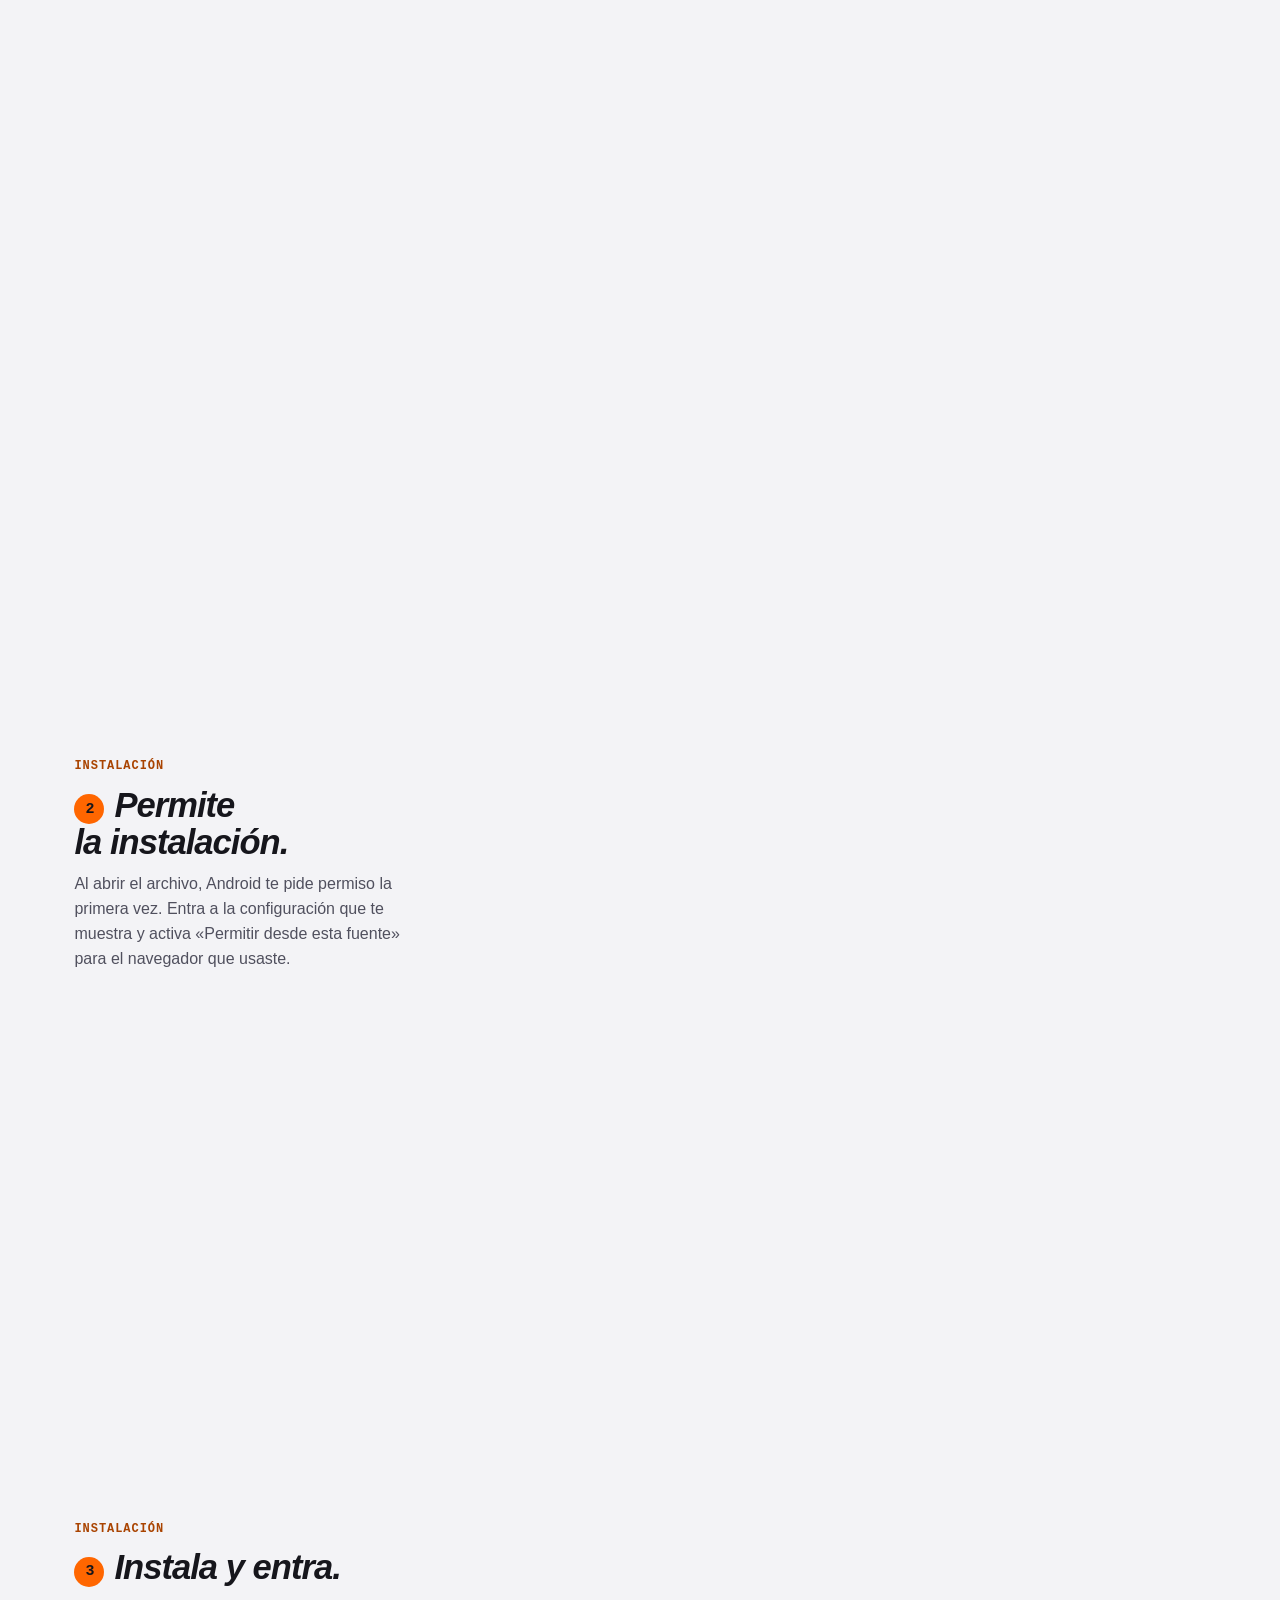
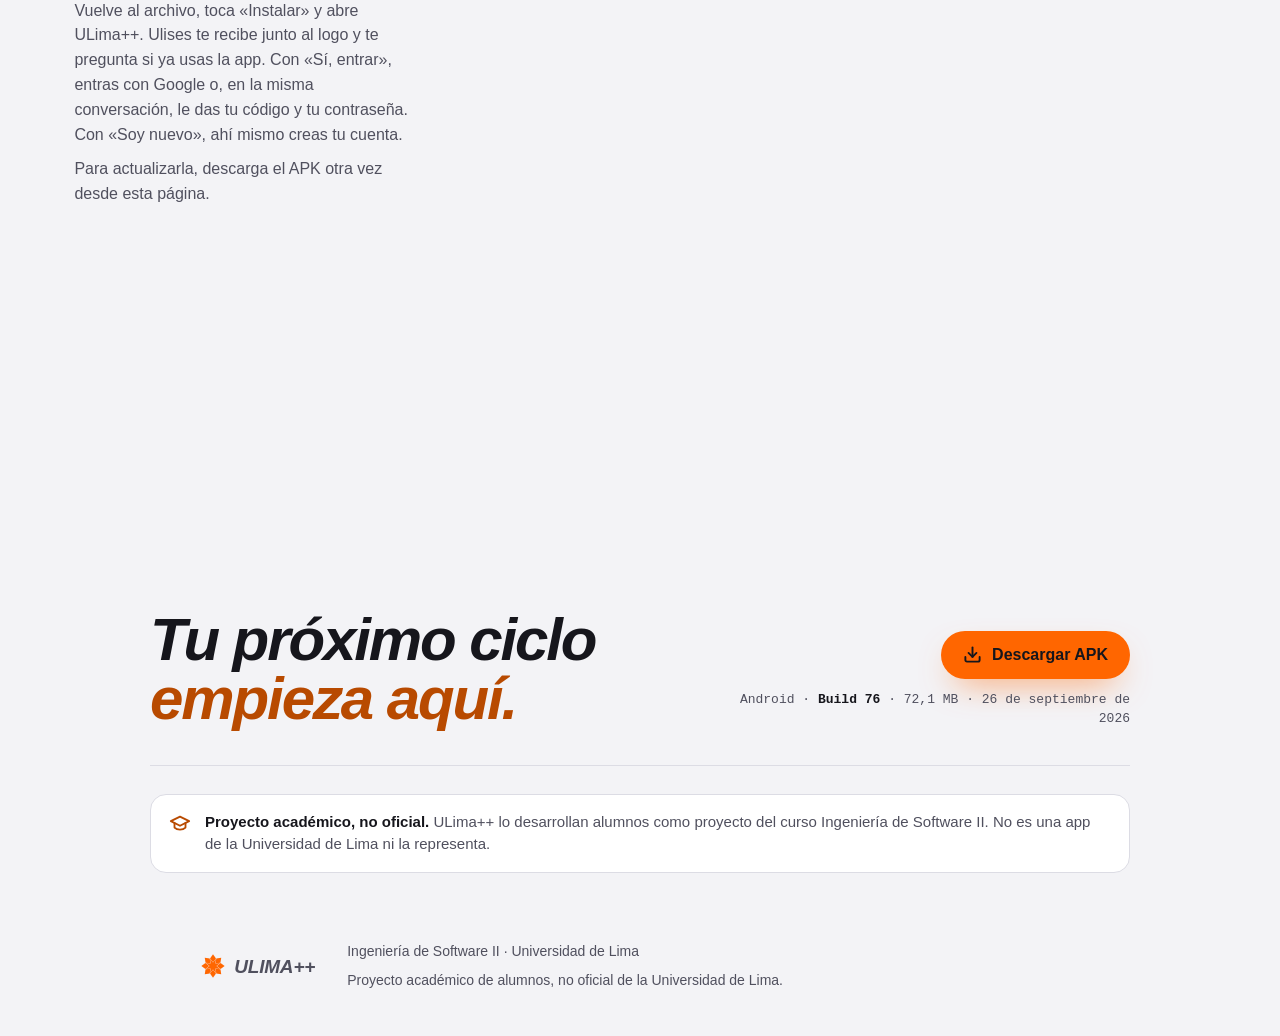
==== commit f3a47d92: "Mantiene entero el «no es una app oficial» del aviso de la portada En el celular, cuando la primera " ====
--- a/index.html
+++ b/index.html
@@ -163,19 +163,16 @@
             </div>
             <!-- Un compañero manda «67». La conversación de la captura sube 38 puntos, como en la app al
                  llegar un mensaje, y entra la burbuja nueva, dibujada con las medidas y los colores de
-                 las burbujas de la captura. El SVG va encima de la captura y deja a la vista su línea y
-                 su barra «Escribe un mensaje», desde los 767 puntos. Al subir, una franja del color del
-                 chat tapa la línea y la barra de la copia que sube, así no se repiten. -->
+                 las burbujas de la captura. -->
             <div class="scr" data-scr="chat-67" data-cf data-hb="oc">
               <img class="cap cap-claro" src="[data-uri]" data-src="assets/capturas/chat-borrado-claro-360.webp" data-srcset="assets/capturas/chat-borrado-claro-360.webp 360w, assets/capturas/chat-borrado-claro-720.webp 720w" sizes="(max-width: 899px) 190px, 330px" width="390" height="844" loading="lazy" decoding="async" alt="">
               <img class="cap cap-oscuro" src="[data-uri]" data-src="assets/capturas/chat-borrado-oscuro-360.webp" data-srcset="assets/capturas/chat-borrado-oscuro-360.webp 360w, assets/capturas/chat-borrado-oscuro-720.webp 720w" sizes="(max-width: 899px) 190px, 330px" width="390" height="844" loading="lazy" decoding="async" alt="">
               <svg class="sx c67" viewBox="0 0 390 844" aria-hidden="true" focusable="false">
-                <svg x="0" y="80" width="390" height="687" viewBox="0 80 390 687">
-                  <rect class="c67-bg" x="0" y="80" width="390" height="687"/>
+                <svg x="0" y="80" width="390" height="688" viewBox="0 80 390 688">
+                  <rect class="c67-bg" x="0" y="80" width="390" height="688"/>
                   <g class="c67-sube">
                     <image class="cap-claro" data-href="assets/capturas/chat-borrado-claro-720.webp" x="0" y="-38" width="390" height="844" preserveAspectRatio="none"/>
                     <image class="cap-oscuro" data-href="assets/capturas/chat-borrado-oscuro-720.webp" x="0" y="-38" width="390" height="844" preserveAspectRatio="none"/>
-                    <rect class="c67-bg" x="0" y="729" width="390" height="38"/>
                     <g class="c67-msg">
                       <rect class="c67-sombra" x="8.5" y="700.7" width="112" height="58" rx="12.5"/>
                       <rect class="c67-card" x="8.5" y="699.5" width="112" height="58" rx="12.5"/>
@@ -454,7 +451,7 @@
         </figure>
       </article>
 
-      <article class="step" data-screen="chats" data-uli="Hablas con tu sección, tus delegados y tu profe sin pasar tu número." data-uli67="SIX SEVEN!!!" data-side="l" data-beats="chats: 16 114 358 74 ~b | chat-seccion: 8 129 291.7 77, 8 527 294 146 ~n, 86.3 396 295.7 34 ~b | chat-borrar: 55 332.5 280 187 28 | *chat-borrado: 191.3 402 190.7 37 ~b | *chat-67: 8.5 699.5 112 58 12.5 ~r =2.4:3.2!">
+      <article class="step" data-screen="chats" data-uli="Hablas con tu sección, tus delegados y tu profe sin pasar tu número." data-uli67="SIX SEVEN!!!" data-side="l" data-beats="chats: 16 114 358 74 ~b | chat-seccion: 8 129 291.7 77, 8 527 294 146 ~n, 86.3 396 295.7 34 ~b | chat-borrar: 55 332.5 280 187 28 | *chat-borrado: 191.3 402 190.7 37 ~b | *chat-67: 8.5 699.5 112 58 12.5 ~b =2.4:3.2!">
         <div class="copy">
           <p class="eyebrow">Chats › Tu sección</p>
           <h2>El chat de tu sección, sin pasar tu número.</h2>
--- a/styles.css
+++ b/styles.css
@@ -183,11 +183,9 @@
 .js .pausa-fila { display: flex; justify-content: center; padding-top: 8px; }
 .js .pausa-fila .pausa { display: inline-flex; }
 
-/* En pausa se apaga lo que late o se repite, también Ulises y el logo en reposo, y el 67 llega
-   quieto, sin vaivén y con la conversación ya subida. */
+/* En pausa se apaga lo que late o se repite, también Ulises y el logo en reposo. */
 html.quieto .glow, html.quieto .cue .ic, html.quieto .lens::after, html.quieto .ring::after,
-html.quieto .uli-o, html.quieto .uli-lid, html.quieto .lk-star, html.quieto .lk-pp i,
-html.quieto .phone.t67, html.quieto .shot.t67, html.quieto .c67-sube, html.quieto .c67-msg { animation: none !important; }
+html.quieto .uli-o, html.quieto .uli-lid, html.quieto .lk-star, html.quieto .lk-pp i { animation: none !important; }
 
 /* ---------- Botones y textos comunes ---------- */
 .btn {
@@ -301,9 +299,6 @@
 .scr { position: absolute; inset: 0; }
 .rig .scr:not([data-scr="malla"]) { display: none; }
 .cap, .sx { display: block; width: 100%; height: 100%; object-fit: cover; }
-/* Una pantalla hecha de una captura y un SVG, como la del 67, lleva el SVG encima de la captura, en
-   el teléfono fijo y en las capas de las capturas apiladas. */
-.scr > .cap ~ .sx, .lay > .cap ~ .sx { position: absolute; inset: 0; }
 
 /* La captura clara o la oscura según el tema. La que no toca no se descarga (loading="lazy"). */
 .cap-oscuro { display: none; }
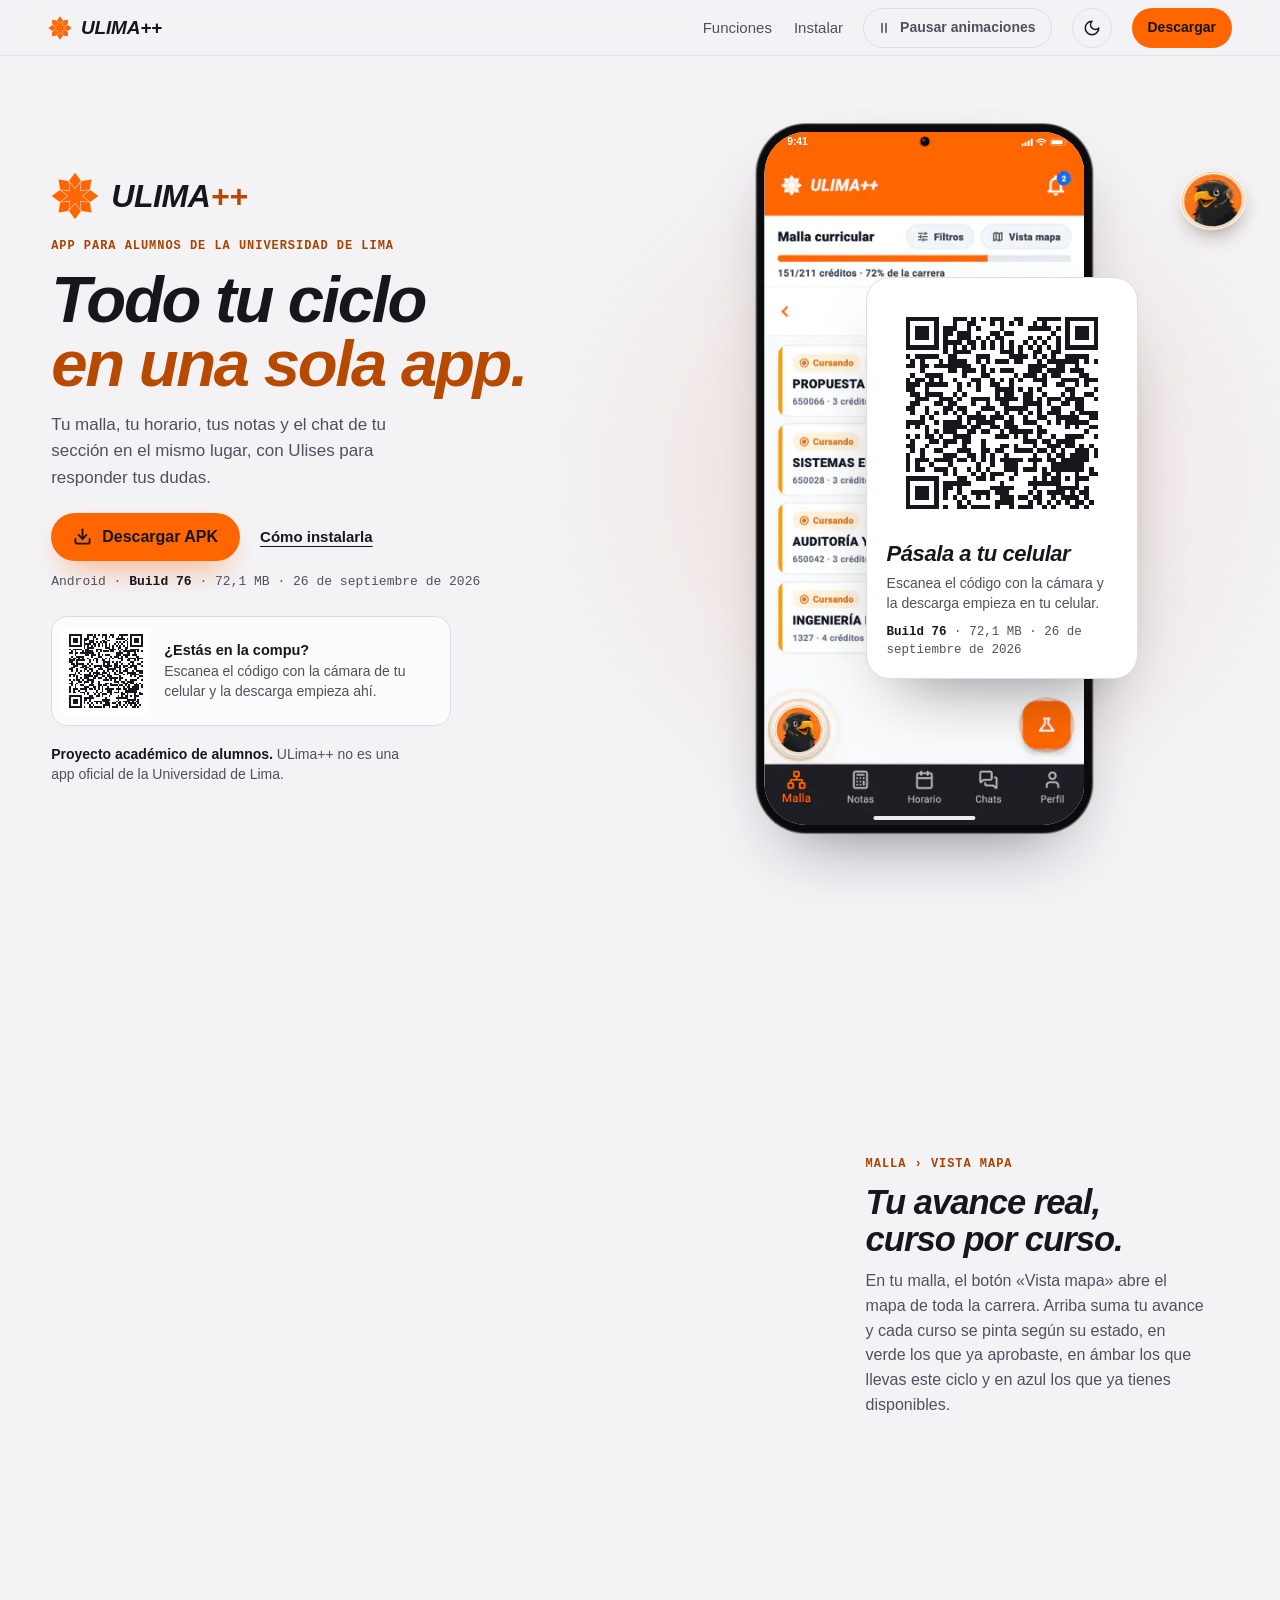
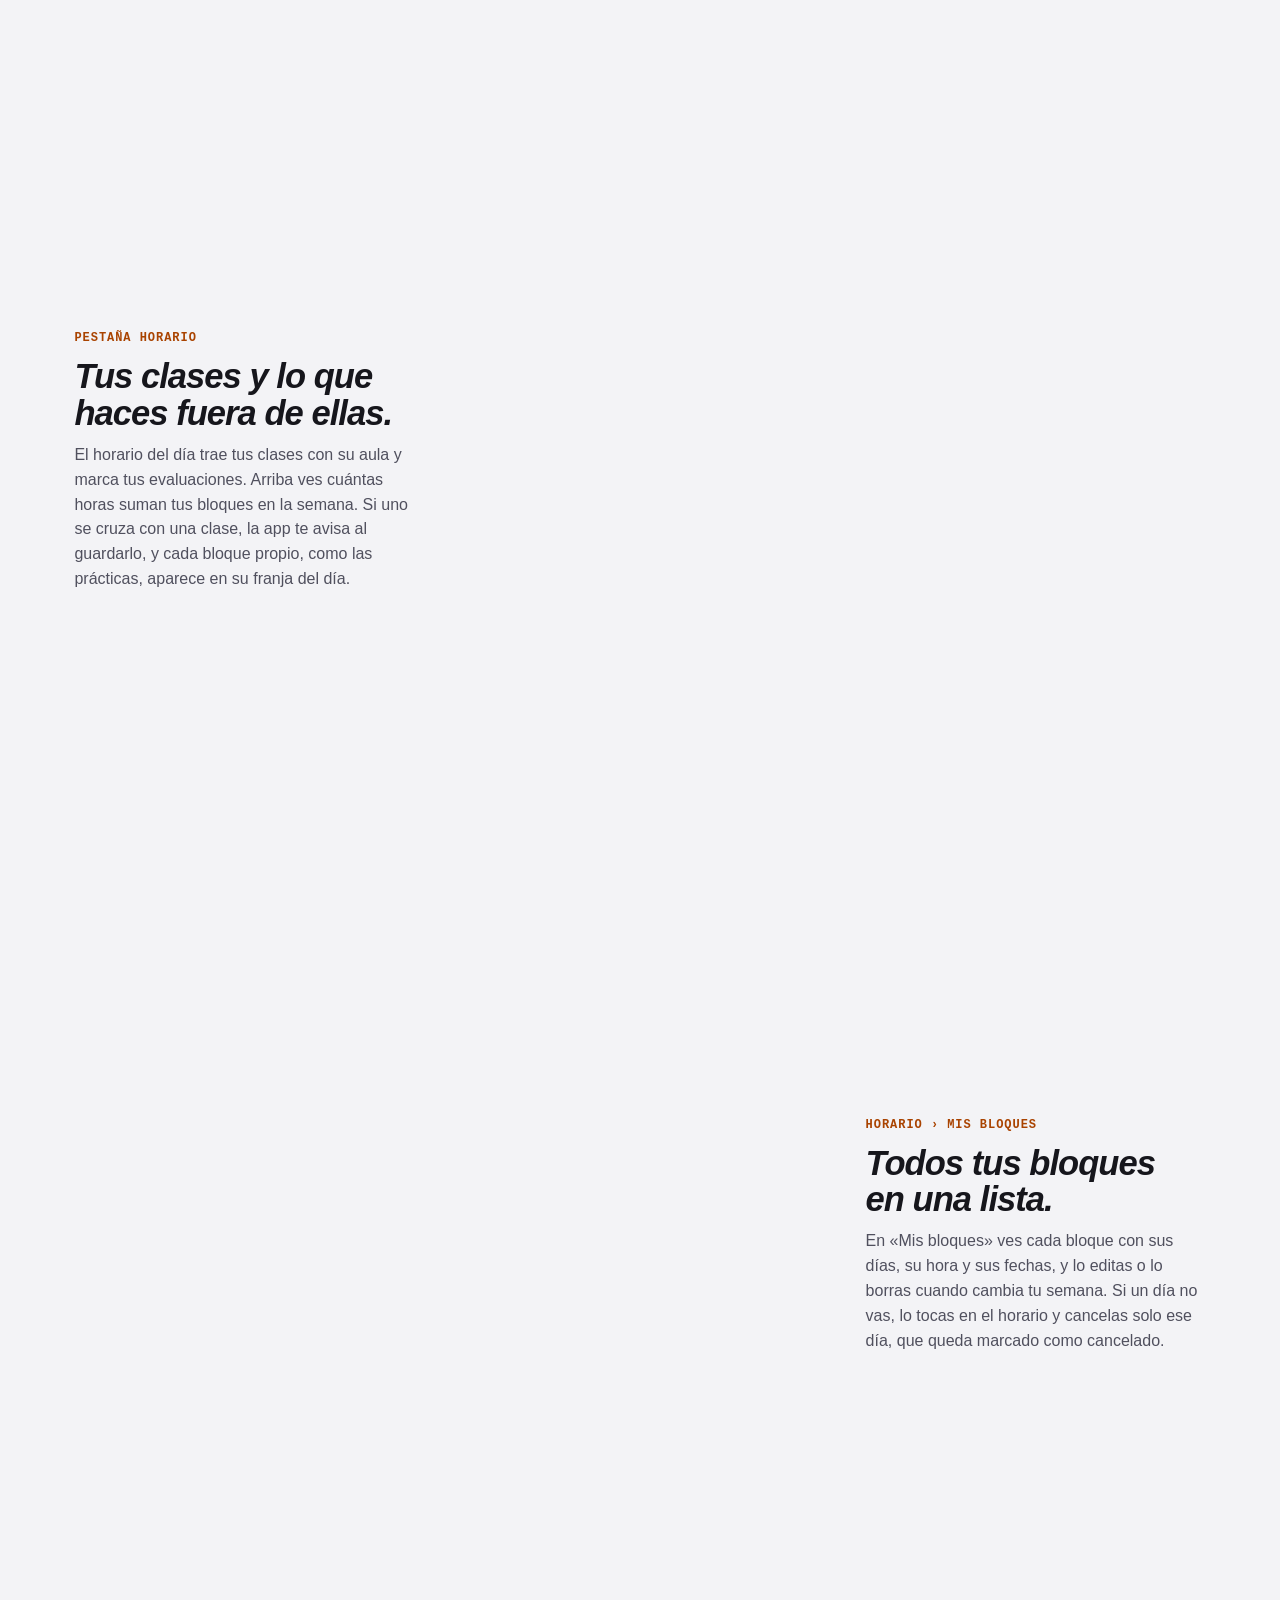
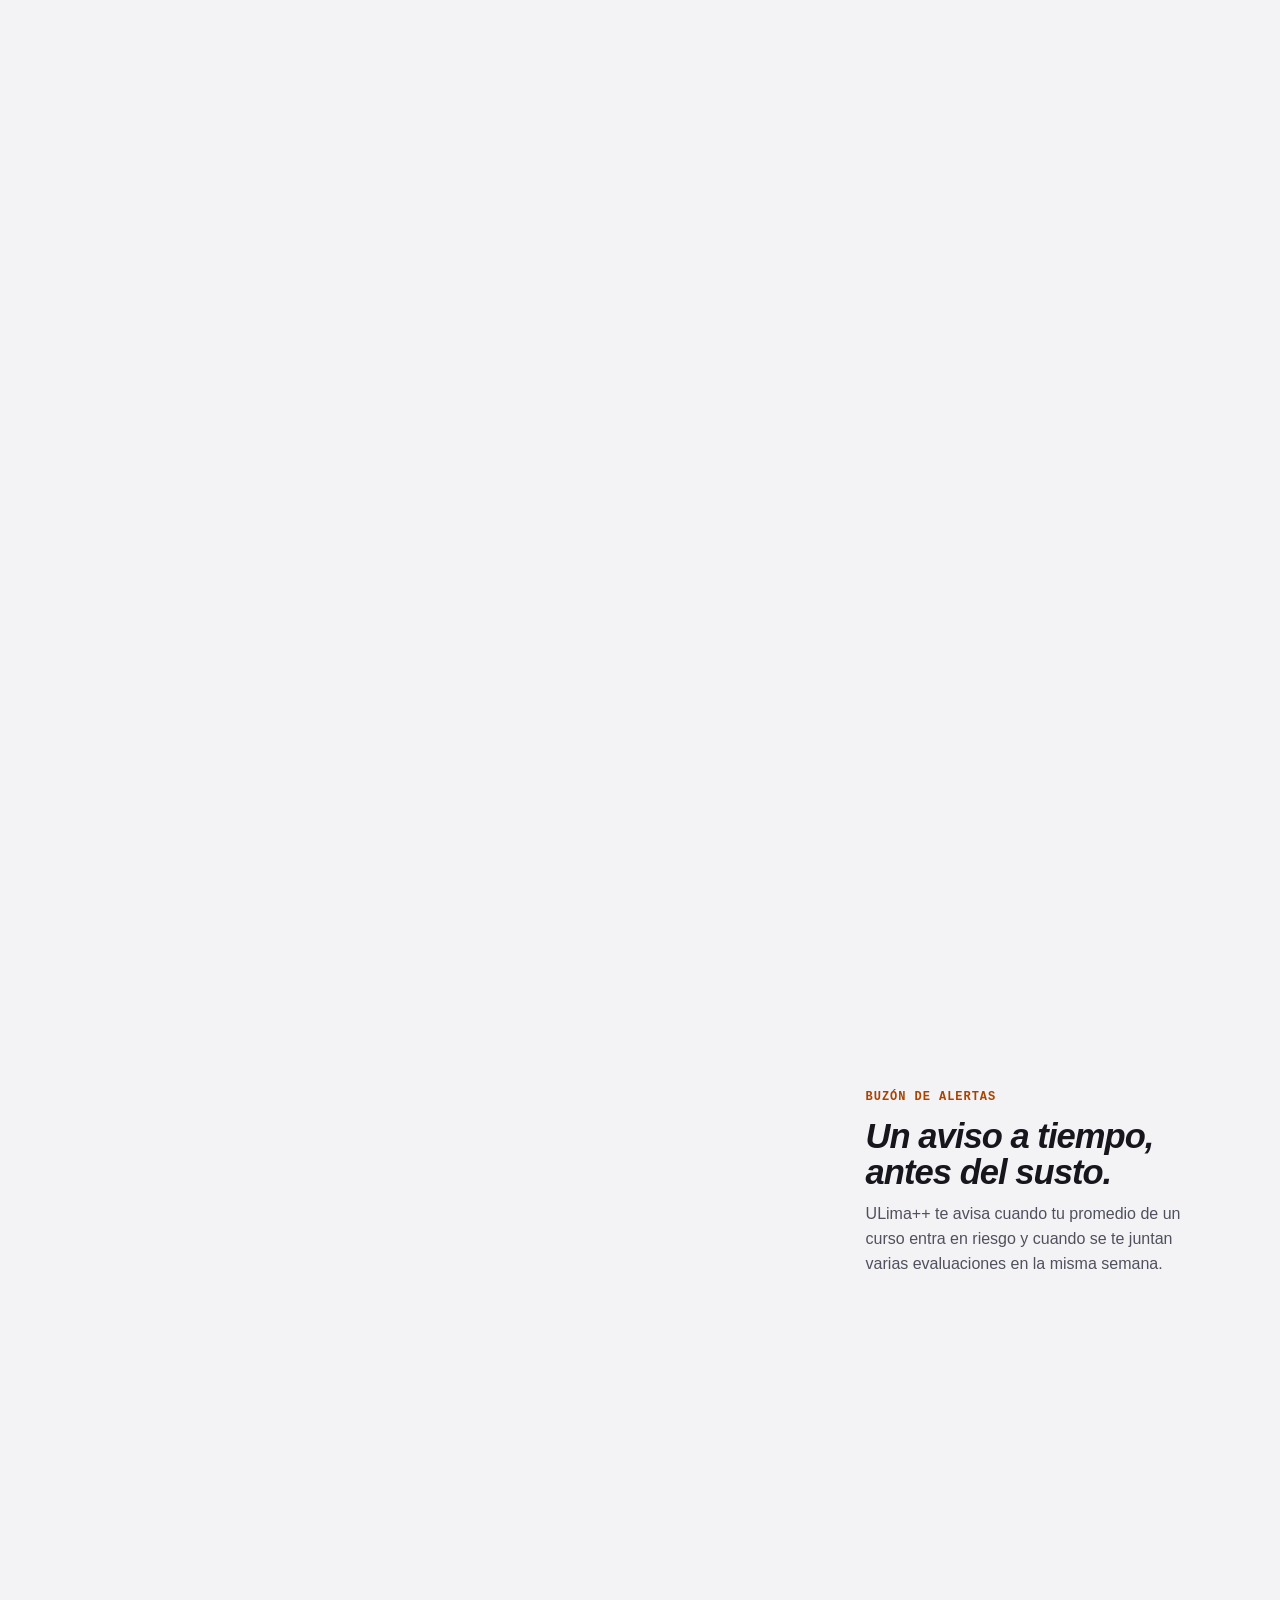
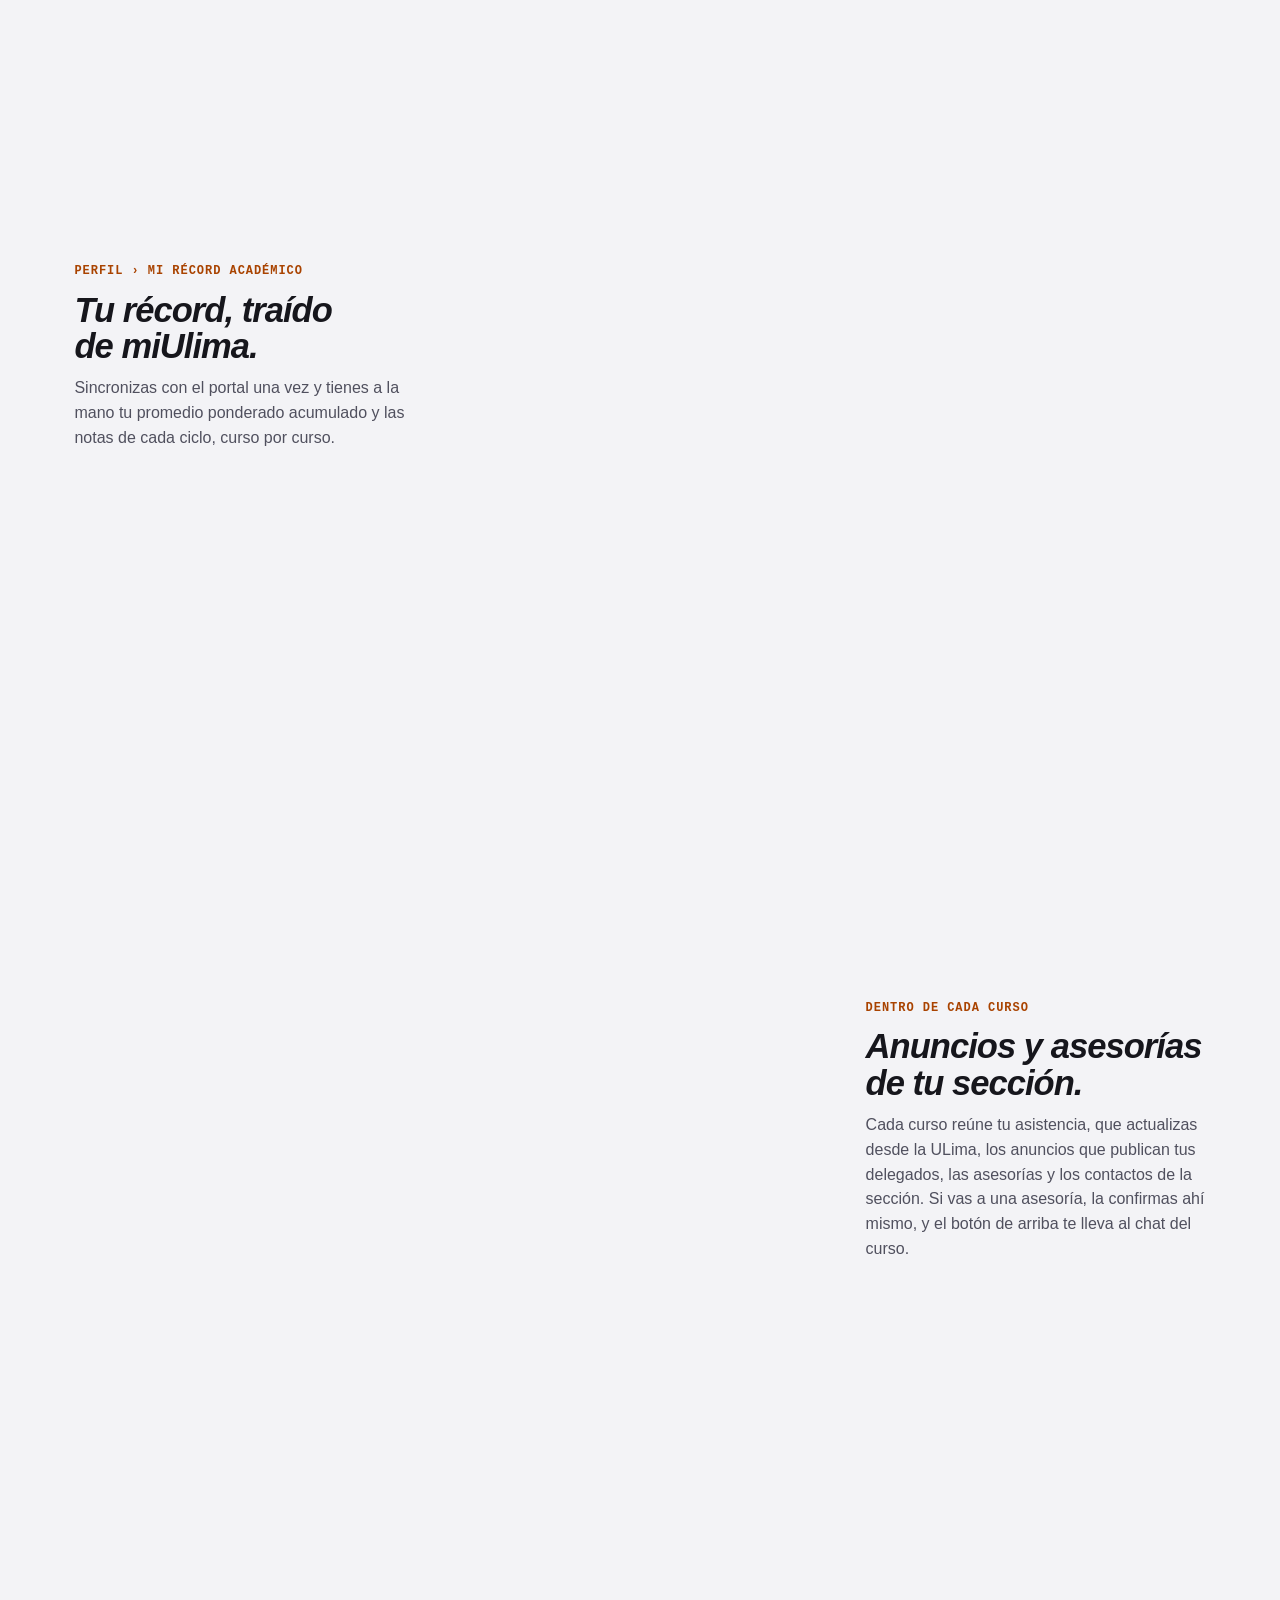
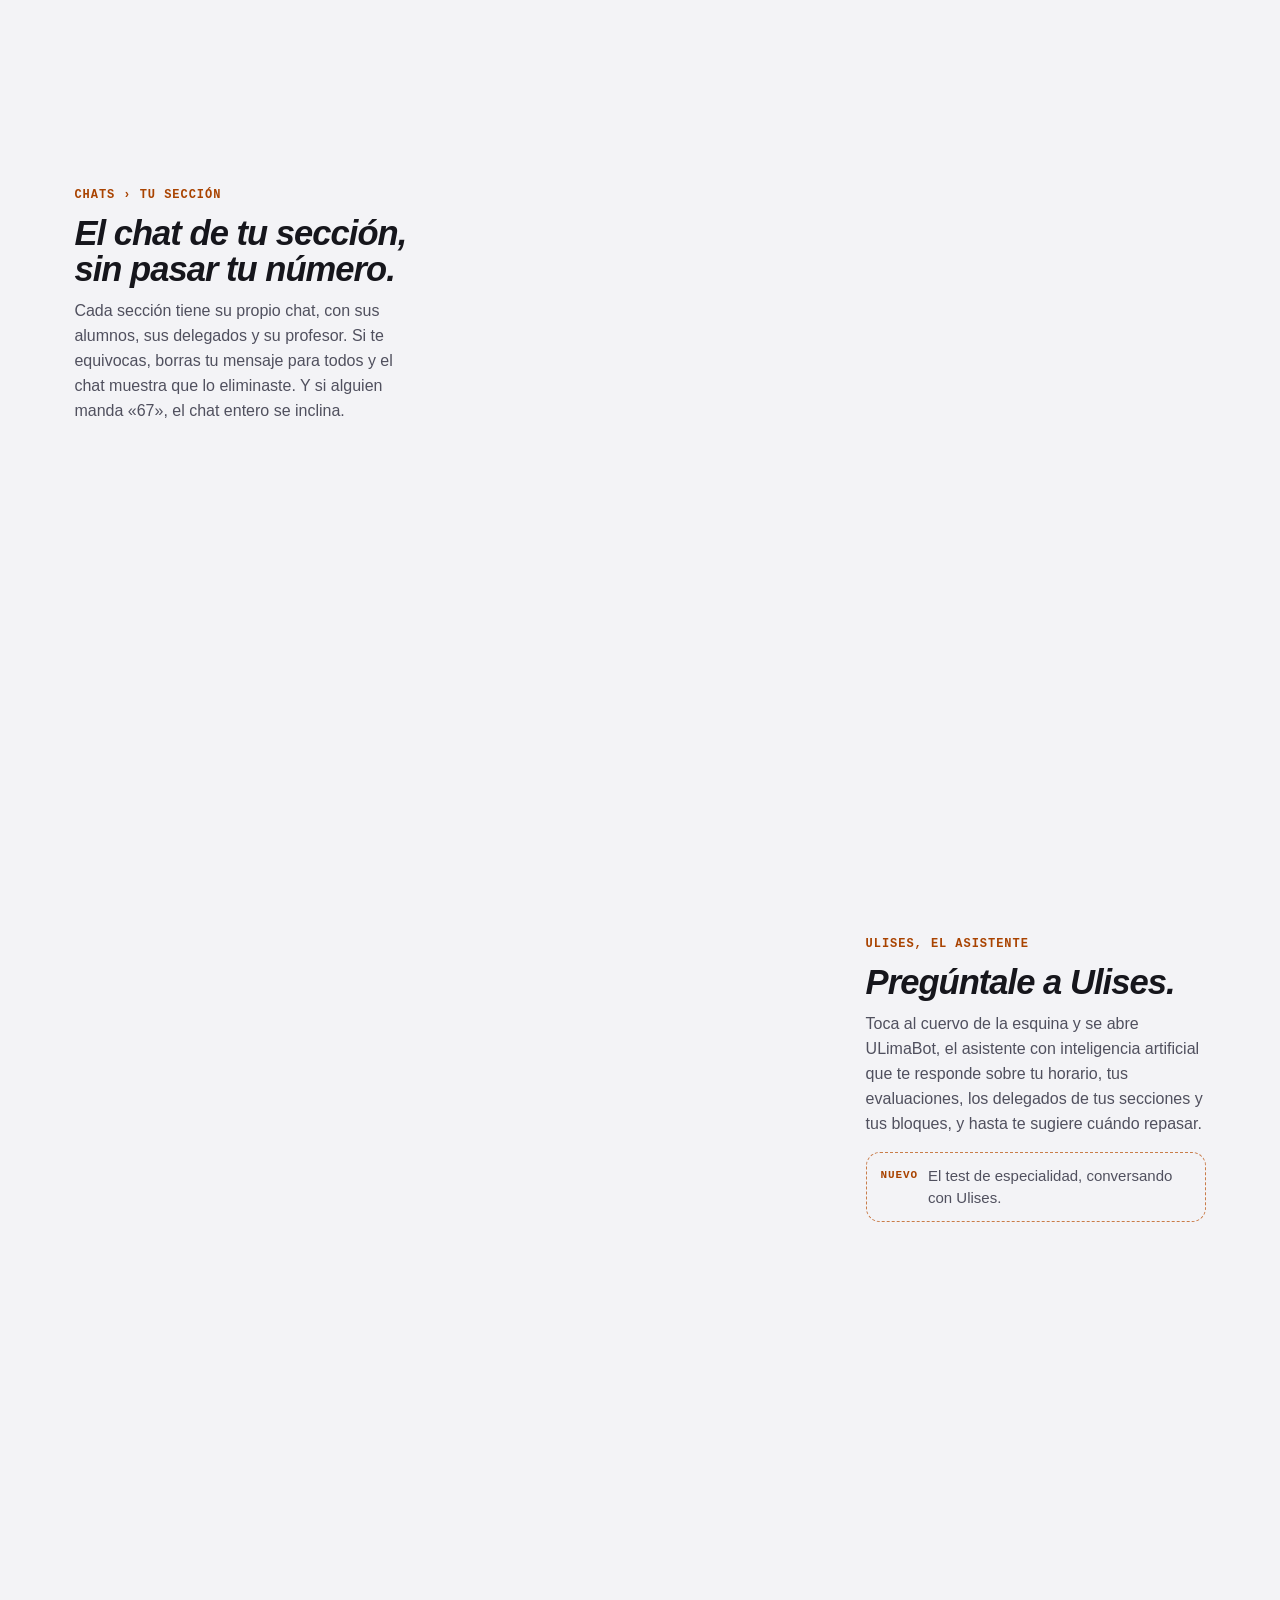
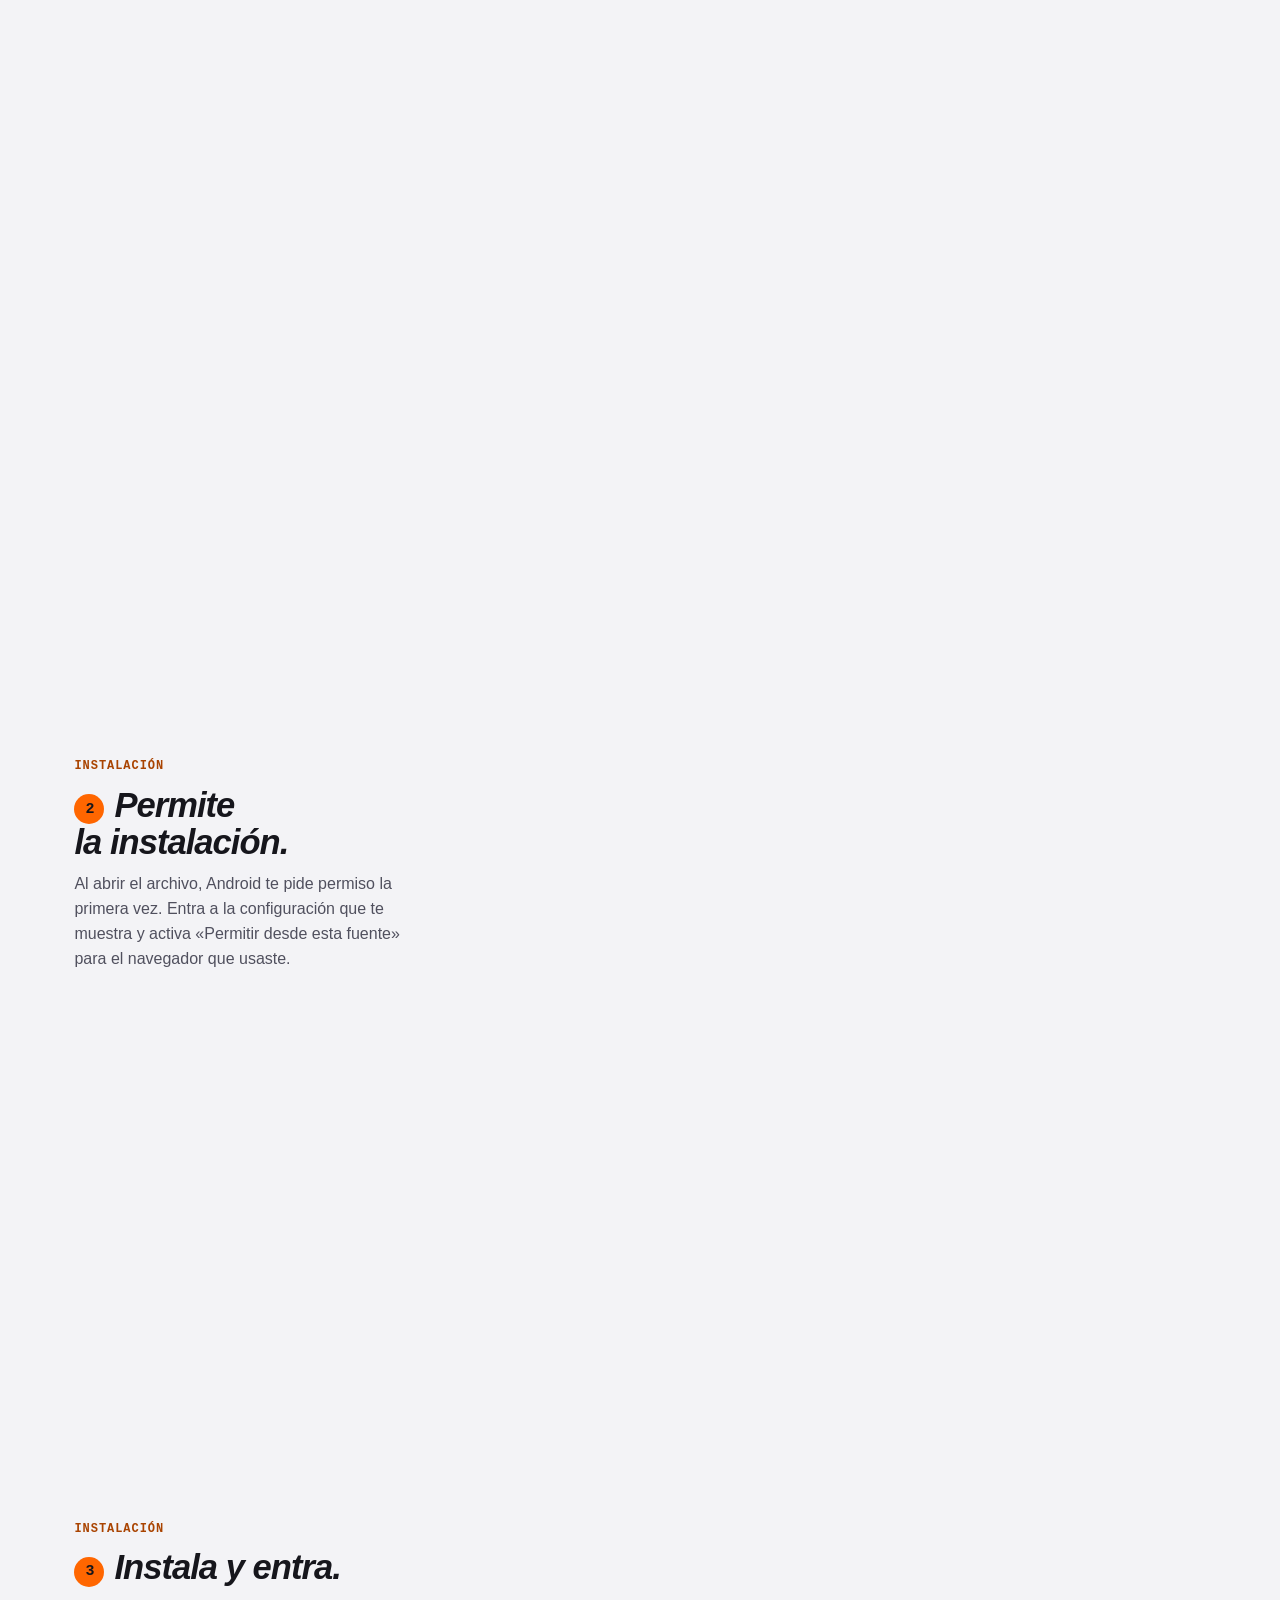
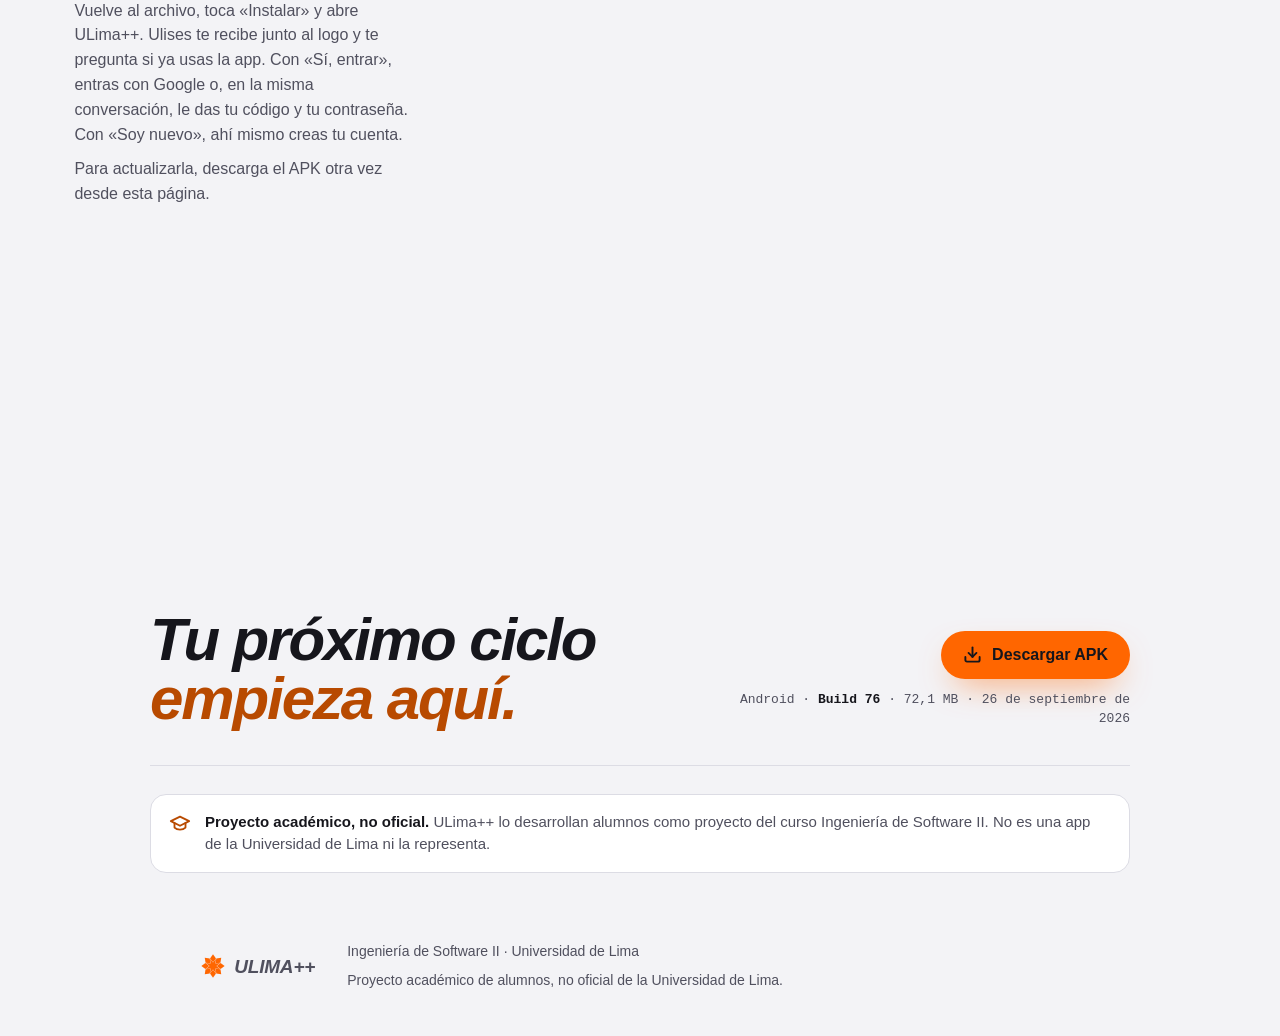
==== commit fc73336b: "Amplía el botón «Actualizar» de la asistencia en el paso del curso El primer momento del paso 7 suma" ====
--- a/index.html
+++ b/index.html
@@ -324,7 +324,7 @@
       <img src="assets/qr-apk.svg" width="88" height="88" alt="Código QR que descarga el APK de ULima++">
       <p><strong>¿Estás en la compu?</strong> Escanea el código con la cámara de tu celular y la descarga empieza ahí.</p>
     </div>
-    <p class="note"><strong>Proyecto académico de alumnos.</strong> ULima++ <span class="nw">no es una app oficial</span> de la Universidad de Lima.</p>
+    <p class="note"><strong>Proyecto académico de alumnos.</strong> ULima++ no es una app oficial de la Universidad de Lima.</p>
     <p class="udice"><img src="assets/ulises-96.webp" width="32" height="32" alt="" loading="lazy" decoding="async"><span><b>Ulises</b> <span class="ud-t">¡Craa! Hola, soy Ulises. Te muestro la app, pantalla por pantalla.</span></span></p>
   </section>
 
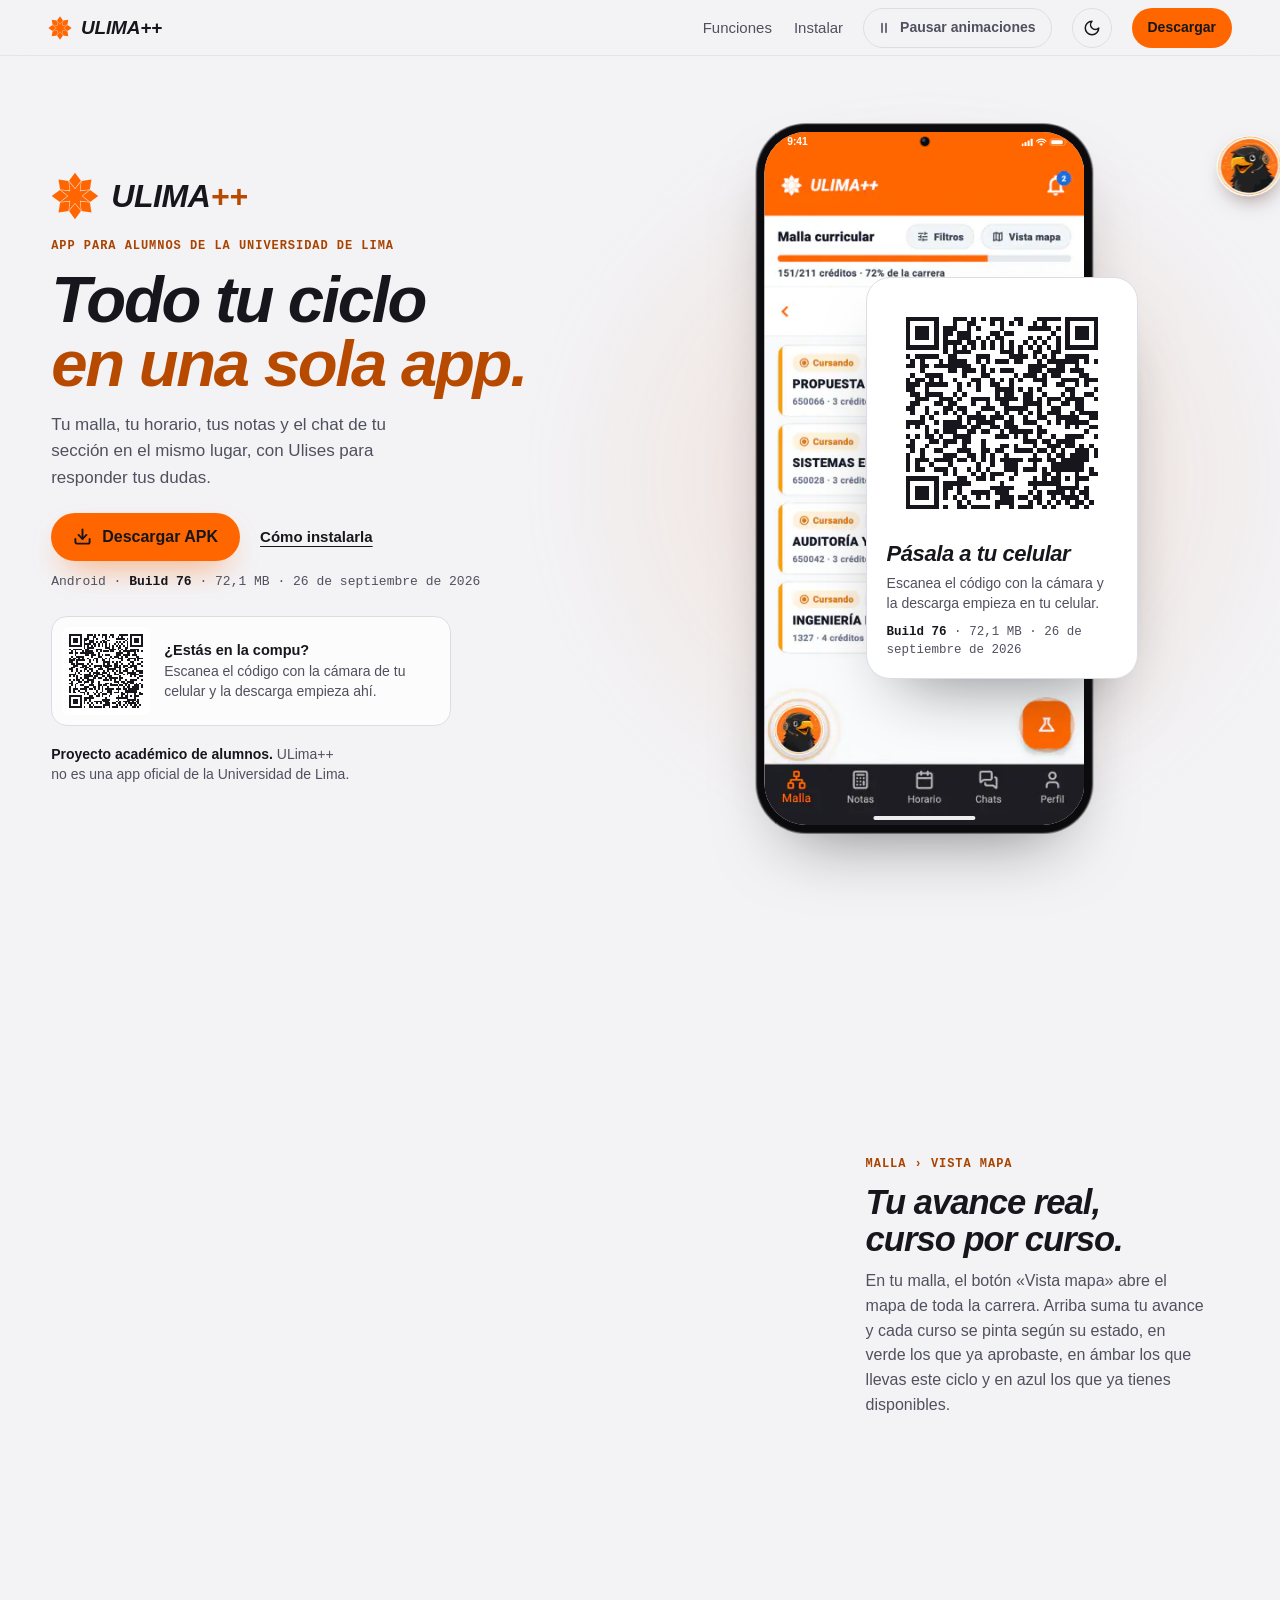
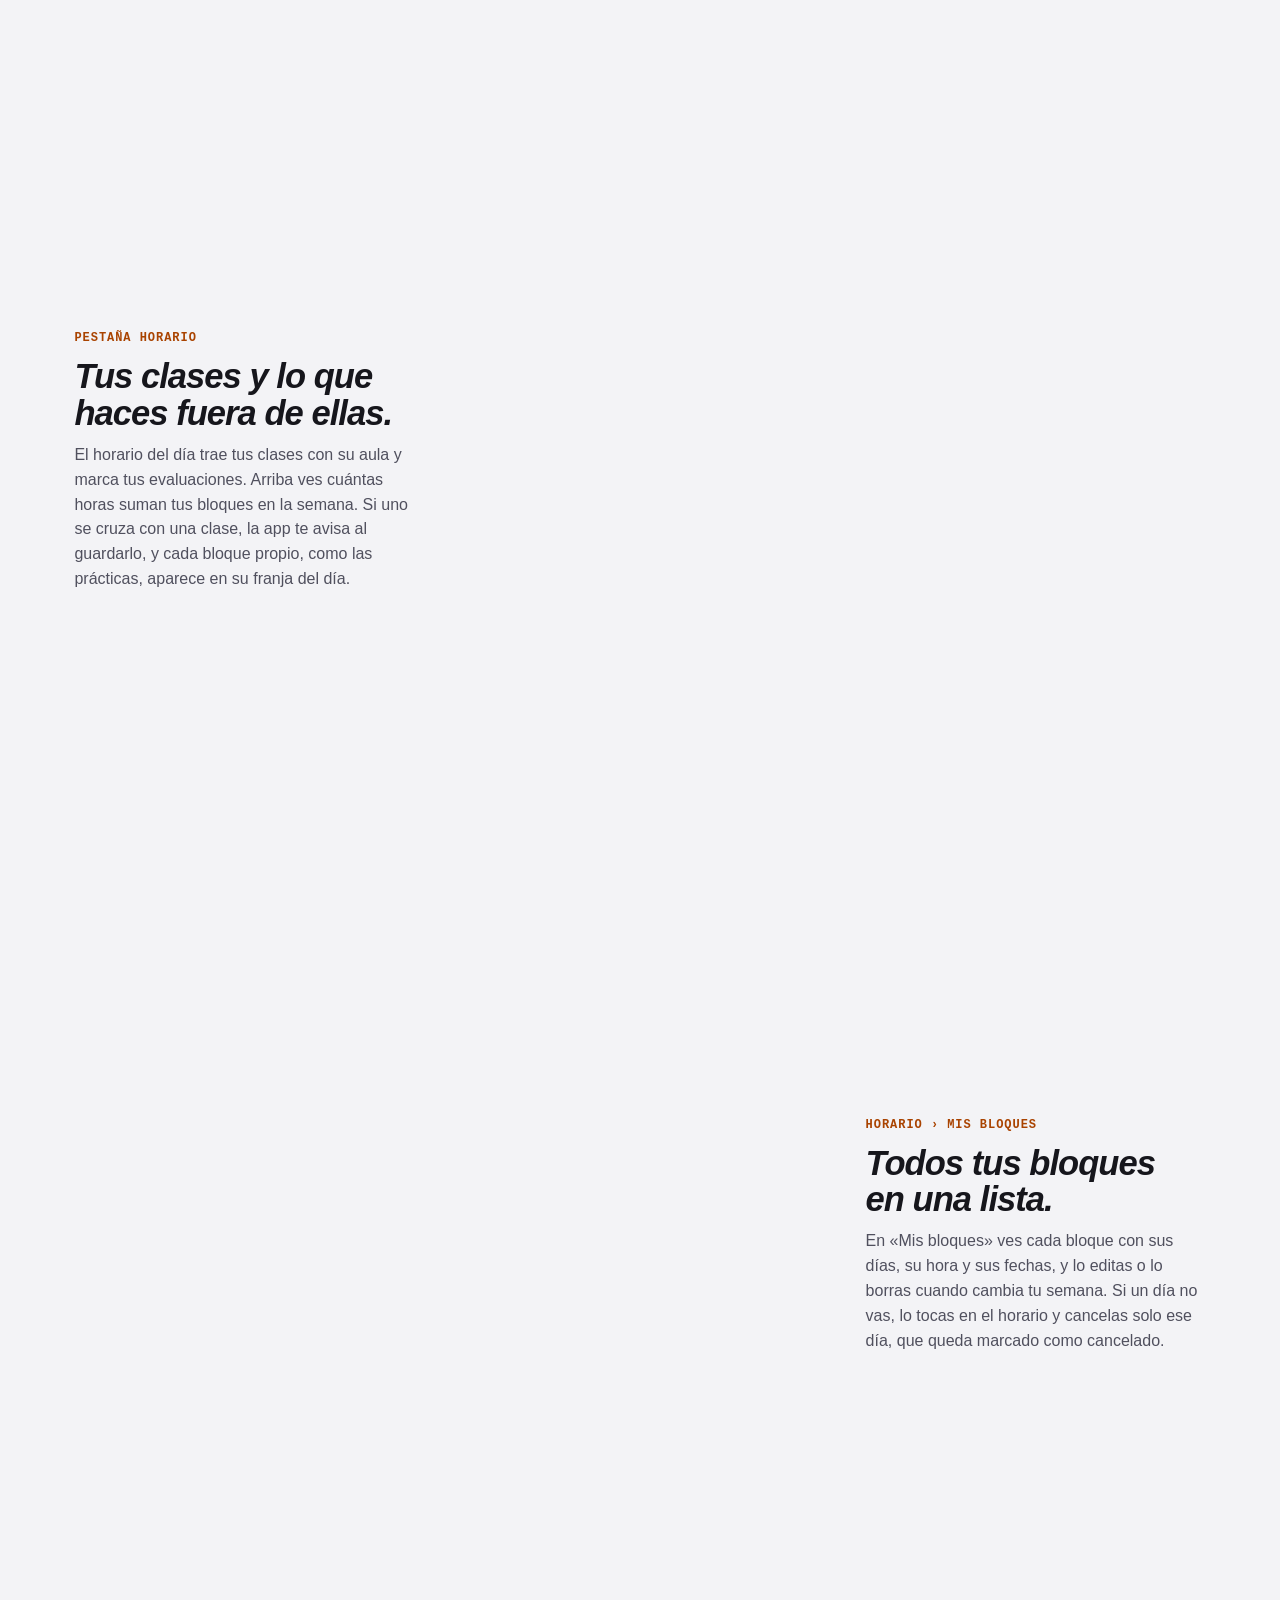
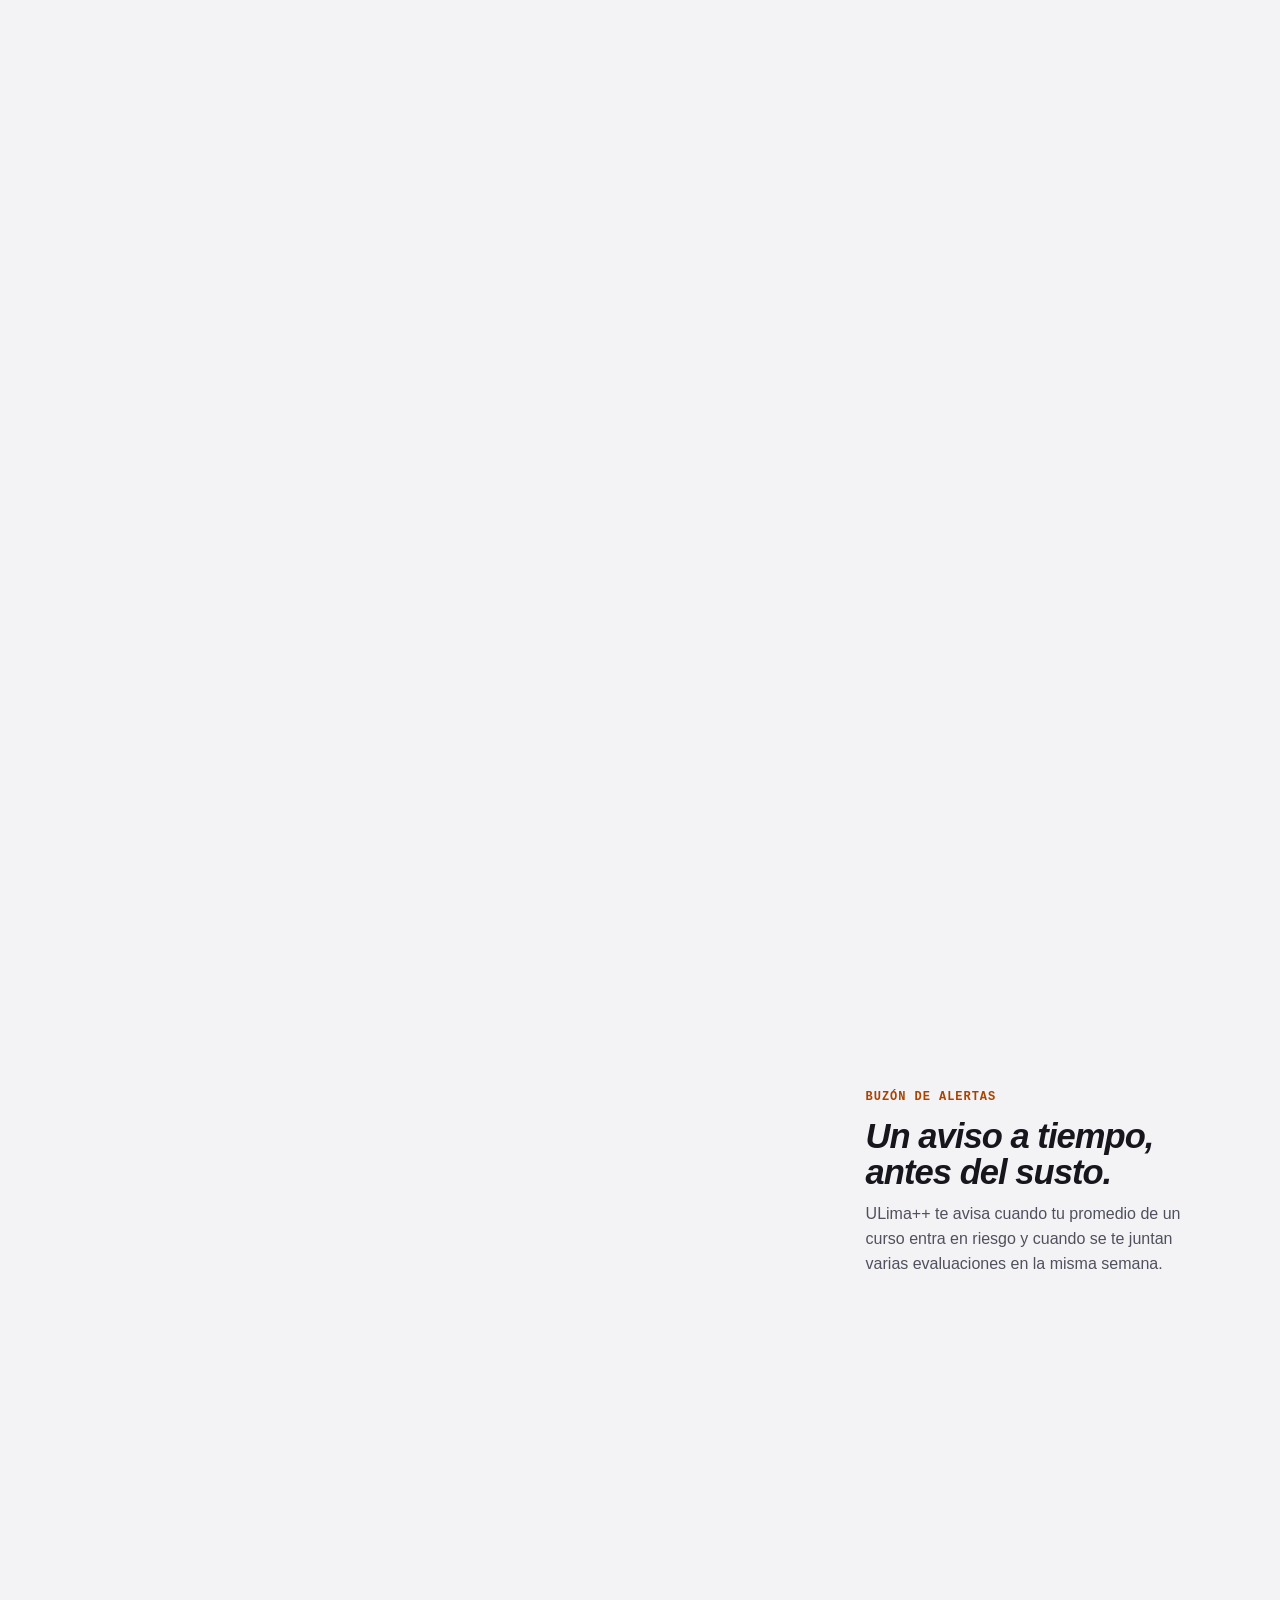
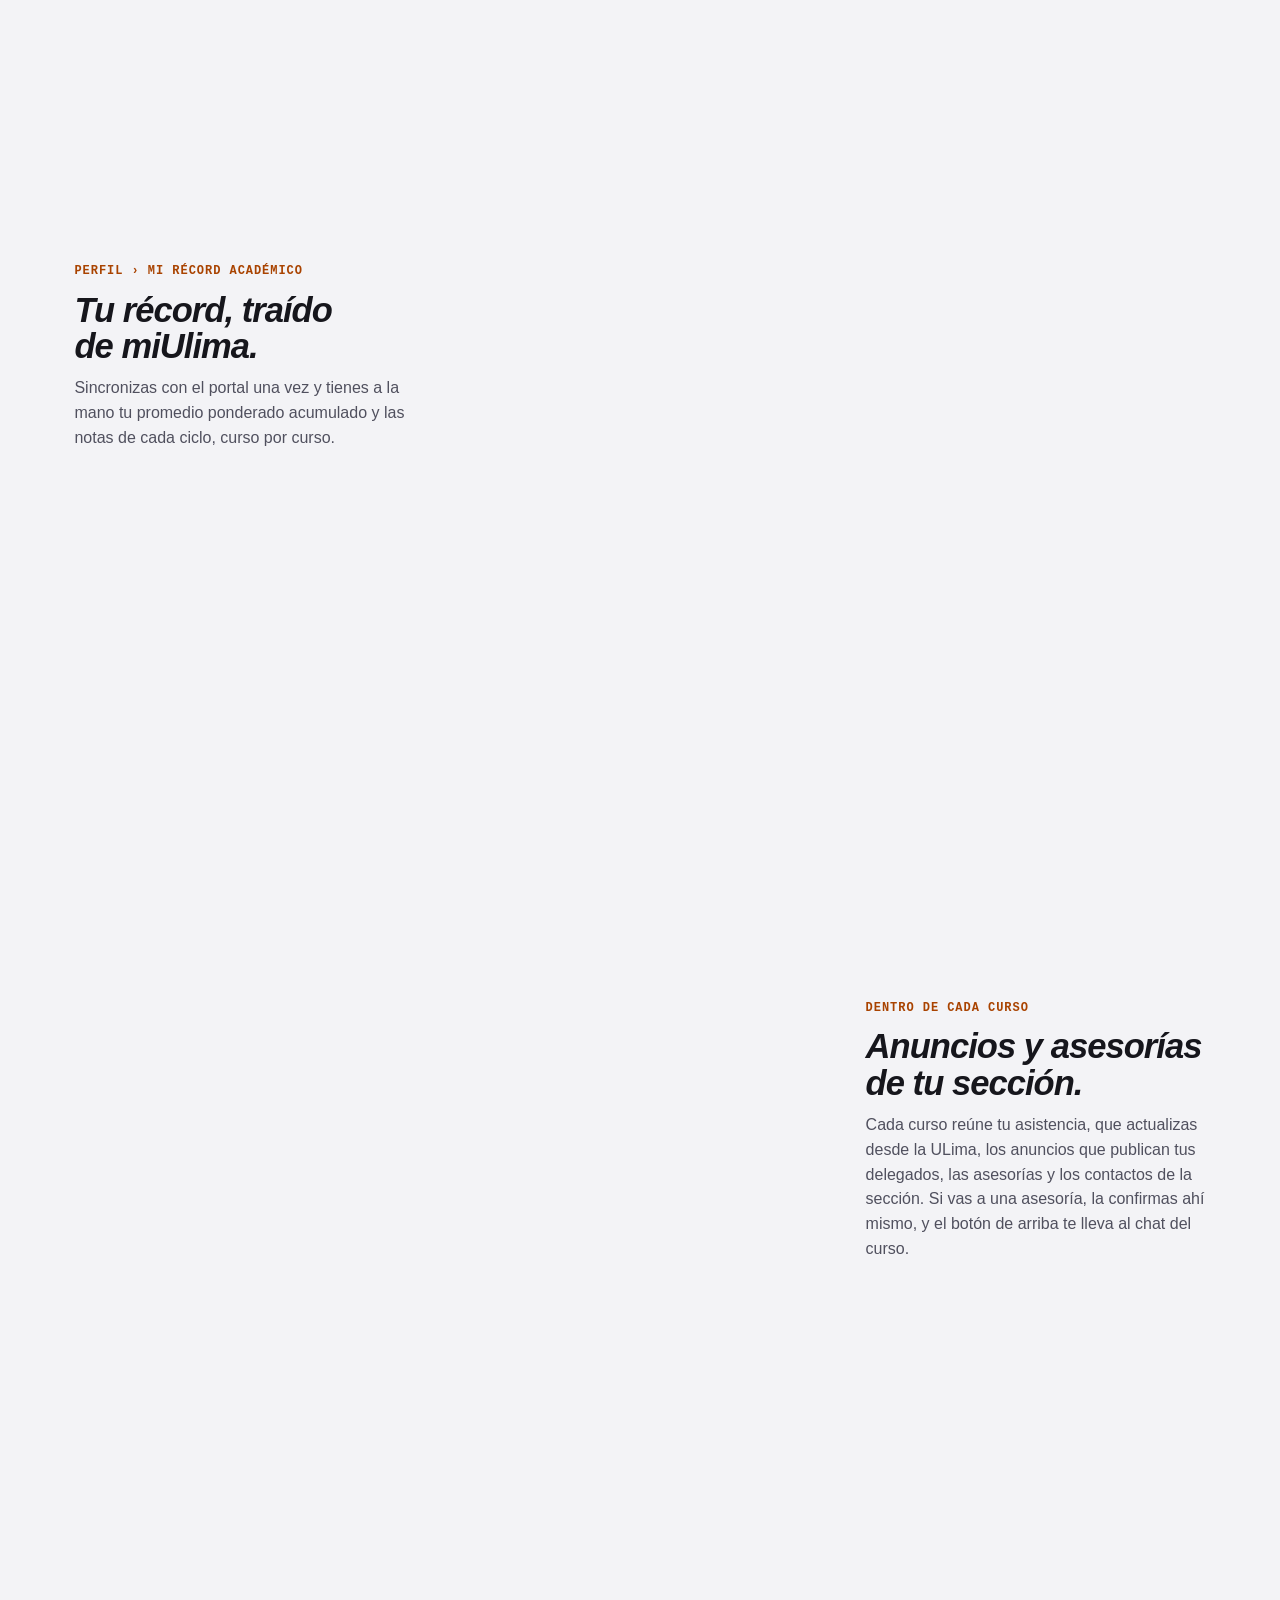
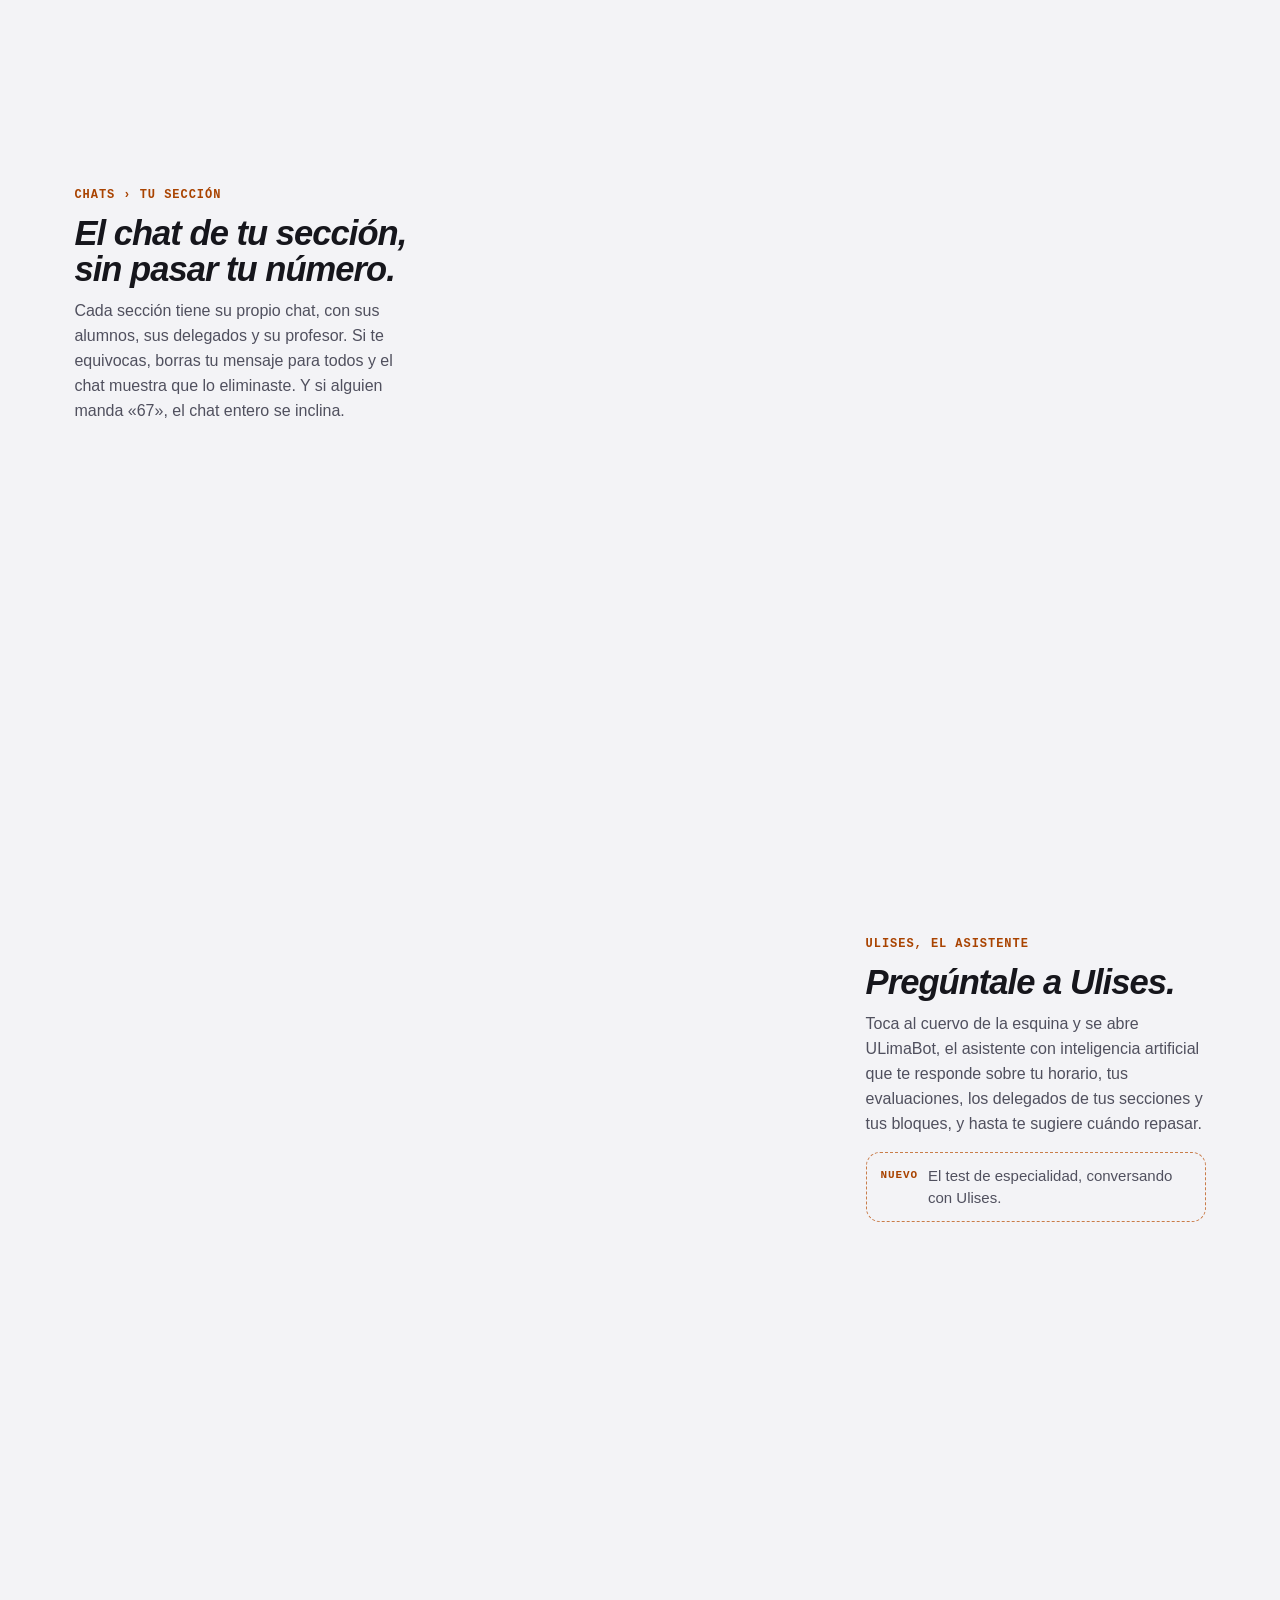
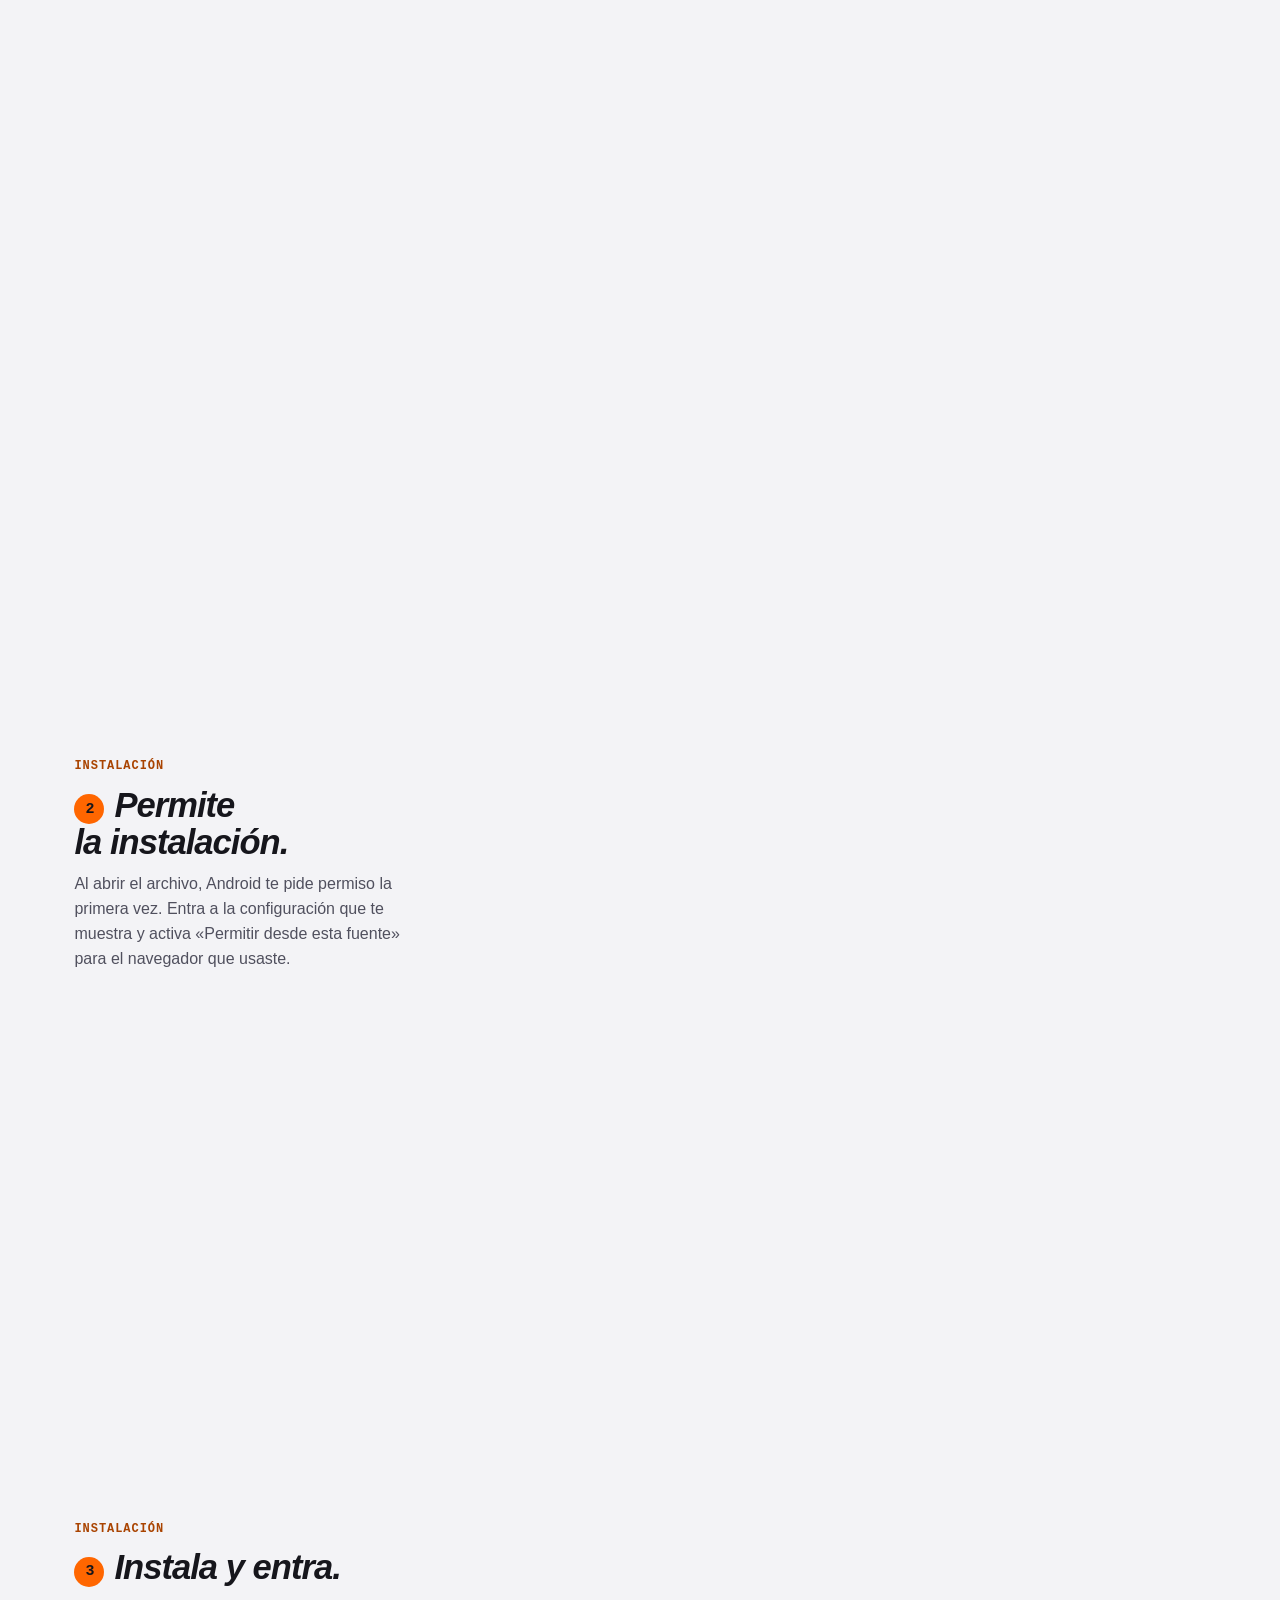
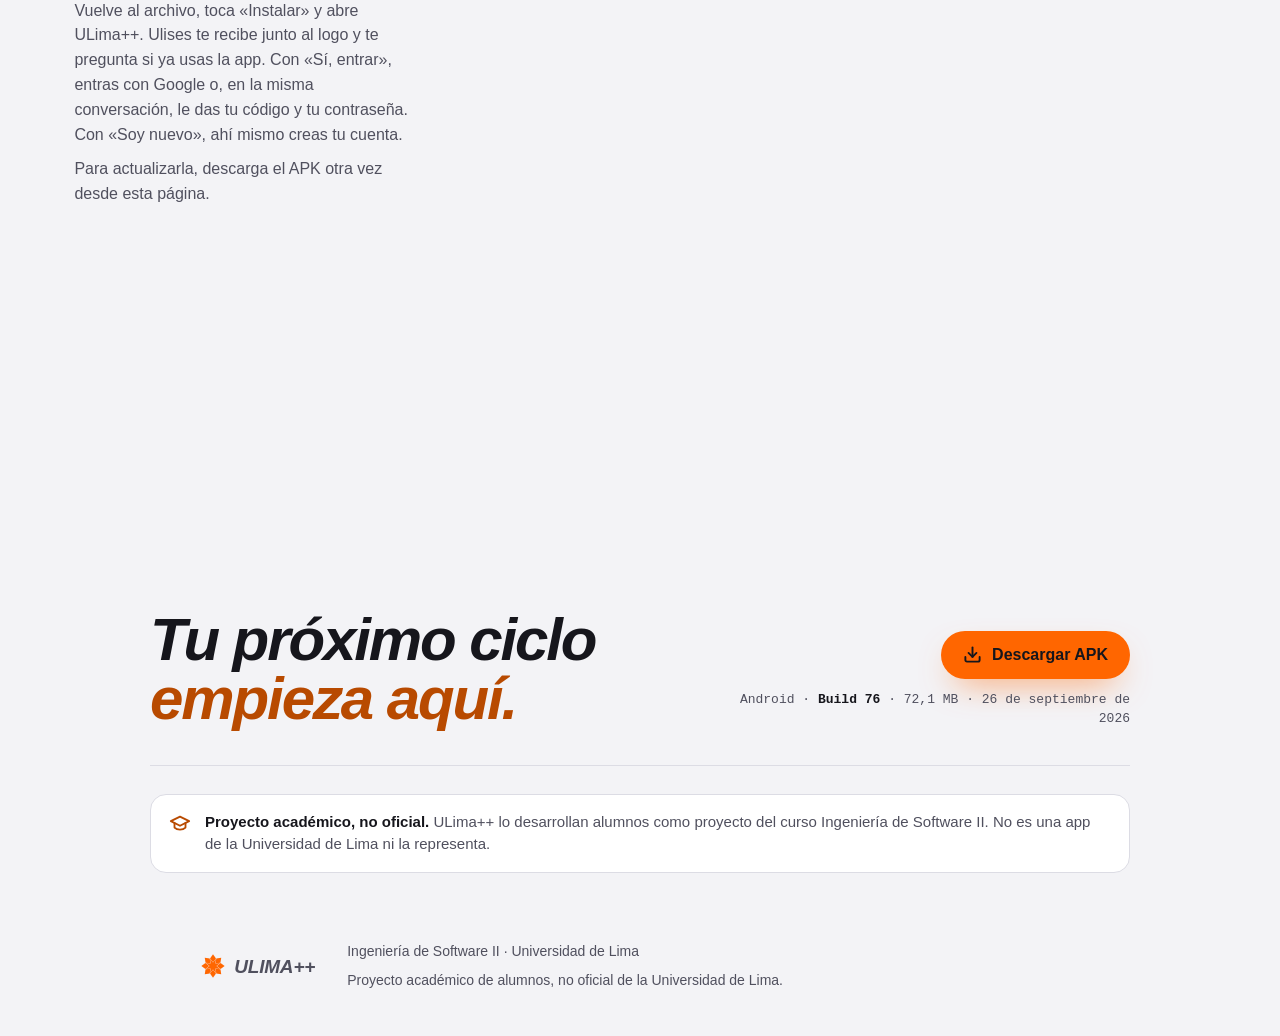
==== commit 28889f94: "Deja a la vista «12 asistirán» bajo la lupa de la asesoría en el celular La lupa de «Asistiré · Canc" ====
--- a/index.html
+++ b/index.html
@@ -163,16 +163,19 @@
             </div>
             <!-- Un compañero manda «67». La conversación de la captura sube 38 puntos, como en la app al
                  llegar un mensaje, y entra la burbuja nueva, dibujada con las medidas y los colores de
-                 las burbujas de la captura. -->
+                 las burbujas de la captura. El SVG va encima de la captura y deja a la vista su línea y
+                 su barra «Escribe un mensaje», desde los 767 puntos. Al subir, una franja del color del
+                 chat tapa la línea y la barra de la copia que sube, así no se repiten. -->
             <div class="scr" data-scr="chat-67" data-cf data-hb="oc">
               <img class="cap cap-claro" src="[data-uri]" data-src="assets/capturas/chat-borrado-claro-360.webp" data-srcset="assets/capturas/chat-borrado-claro-360.webp 360w, assets/capturas/chat-borrado-claro-720.webp 720w" sizes="(max-width: 899px) 190px, 330px" width="390" height="844" loading="lazy" decoding="async" alt="">
               <img class="cap cap-oscuro" src="[data-uri]" data-src="assets/capturas/chat-borrado-oscuro-360.webp" data-srcset="assets/capturas/chat-borrado-oscuro-360.webp 360w, assets/capturas/chat-borrado-oscuro-720.webp 720w" sizes="(max-width: 899px) 190px, 330px" width="390" height="844" loading="lazy" decoding="async" alt="">
               <svg class="sx c67" viewBox="0 0 390 844" aria-hidden="true" focusable="false">
-                <svg x="0" y="80" width="390" height="688" viewBox="0 80 390 688">
-                  <rect class="c67-bg" x="0" y="80" width="390" height="688"/>
+                <svg x="0" y="80" width="390" height="687" viewBox="0 80 390 687">
+                  <rect class="c67-bg" x="0" y="80" width="390" height="687"/>
                   <g class="c67-sube">
                     <image class="cap-claro" data-href="assets/capturas/chat-borrado-claro-720.webp" x="0" y="-38" width="390" height="844" preserveAspectRatio="none"/>
                     <image class="cap-oscuro" data-href="assets/capturas/chat-borrado-oscuro-720.webp" x="0" y="-38" width="390" height="844" preserveAspectRatio="none"/>
+                    <rect class="c67-bg" x="0" y="729" width="390" height="38"/>
                     <g class="c67-msg">
                       <rect class="c67-sombra" x="8.5" y="700.7" width="112" height="58" rx="12.5"/>
                       <rect class="c67-card" x="8.5" y="699.5" width="112" height="58" rx="12.5"/>
@@ -308,7 +311,7 @@
       <i class="uli-lid"></i>
     </div></div></div>
   </div>
-  <div class="ubub" id="ubub" aria-hidden="true"><p class="ub-t"></p><p class="ub-s"></p></div>
+  <div class="ubub" id="ubub" aria-hidden="true"><p class="ub-t"></p><p class="ub-s" lang="en"></p></div>
 
   <section class="hero" id="hero" aria-labelledby="titulo" data-uli="¡Craa! Hola, soy Ulises. Te muestro la app, pantalla por pantalla." data-uli-c="¡Craa! Hola, soy Ulises. Baja y te muestro la app, pantalla por pantalla.">
     <p class="lockup" aria-hidden="true"><svg class="lk-star"><use href="#star"/></svg><span class="lk-wm">ULIMA<span class="lk-pp"><i>+</i><i>+</i></span></span></p>
@@ -324,7 +327,7 @@
       <img src="assets/qr-apk.svg" width="88" height="88" alt="Código QR que descarga el APK de ULima++">
       <p><strong>¿Estás en la compu?</strong> Escanea el código con la cámara de tu celular y la descarga empieza ahí.</p>
     </div>
-    <p class="note"><strong>Proyecto académico de alumnos.</strong> ULima++ no es una app oficial de la Universidad de Lima.</p>
+    <p class="note"><strong>Proyecto académico de alumnos.</strong> ULima++ <span class="nw">no es una app oficial</span> de la Universidad de Lima.</p>
     <p class="udice"><img src="assets/ulises-96.webp" width="32" height="32" alt="" loading="lazy" decoding="async"><span><b>Ulises</b> <span class="ud-t">¡Craa! Hola, soy Ulises. Te muestro la app, pantalla por pantalla.</span></span></p>
   </section>
 
@@ -355,7 +358,7 @@
         </figure>
       </article>
 
-      <article class="step" data-screen="horario" data-uli="Tus prácticas van en tu horario, y si un bloque choca con una clase, la app te avisa." data-side="l" data-beats="*66 307.5 310 64.5 ~n, 334.7 311.5 37.3 11 | 102 194 186.1 29 | bloque-cruce: 40 322 310 208 28 | *66 540.3 310 97.8 ~b">
+      <article class="step" data-screen="horario" data-uli="Tus prácticas van en tu horario, y si un bloque choca con una clase, la app te avisa." data-side="l" data-beats="*66 307.5 310 64.5 ~n, 334.7 311.5 37.3 11 ~b =2.6:2.5 | 102 194 186.1 29 | bloque-cruce: 40 322 310 208 28 | *66 540.3 310 97.8 ~b">
         <div class="copy">
           <p class="eyebrow">Pestaña Horario</p>
           <h2>Tus clases y lo que haces fuera de ellas.</h2>
@@ -371,7 +374,7 @@
         </figure>
       </article>
 
-      <article class="step" data-screen="mis-bloques" data-uli="¿Un día no puedes ir? Cancelas solo ese día y el bloque sigue." data-side="r" data-beats="16 92 358 101 ~b | horario-hoja: 0 660 390 56 | *horario-cancelado: 66 540.3 310 97.8 ~n, 132 572 178 35, 0 722 390 48 ~n">
+      <article class="step" data-screen="mis-bloques" data-uli="¿Un día no puedes ir? Cancelas solo ese día y el bloque sigue." data-side="r" data-beats="16 92 358 101 ~b | horario-hoja: 0 660 390 56 | *horario-cancelado: 66 540.3 310 97.8 ~n, 132 572 178 35 ~b, 0 722 390 48 ~n">
         <div class="copy">
           <p class="eyebrow">Horario › Mis bloques</p>
           <h2>Todos tus bloques en una lista.</h2>
@@ -435,7 +438,7 @@
         </figure>
       </article>
 
-      <article class="step" data-screen="curso-anuncios" data-uli="¿Vas a la asesoría? Confírmalo con «Asistiré». Arriba tienes el chat del curso." data-side="r" data-beats="0 146 390 284 ~n, 266.6 371 93.4 30, 16 515 358 177 | curso-asesorias: 16 515 358 304 | *curso-asesorias-ok: 16 673 358 146 ~n, 32.5 762.5 162.1 40 20 | *curso-asesorias-ok: 212.3 102 157.7 40 20 ~b">
+      <article class="step" data-screen="curso-anuncios" data-uli="¿Vas a la asesoría? Confírmalo con «Asistiré». Arriba tienes el chat del curso." data-side="r" data-beats="0 146 390 284 ~n, 266.6 371 93.4 30, 16 515 358 177 | curso-asesorias: 16 515 358 304 | *curso-asesorias-ok: 16 673 358 146 ~n, 32.5 762.5 162.1 40 20 =1.25:1.35 | *curso-asesorias-ok: 212.3 102 157.7 40 20 ~b">
         <div class="copy">
           <p class="eyebrow">Dentro de cada curso</p>
           <h2>Anuncios y asesorías de tu sección.</h2>
@@ -451,17 +454,17 @@
         </figure>
       </article>
 
-      <article class="step" data-screen="chats" data-uli="Hablas con tu sección, tus delegados y tu profe sin pasar tu número." data-uli67="SIX SEVEN!!!" data-side="l" data-beats="chats: 16 114 358 74 ~b | chat-seccion: 8 129 291.7 77, 8 527 294 146 ~n, 86.3 396 295.7 34 ~b | chat-borrar: 55 332.5 280 187 28 | *chat-borrado: 191.3 402 190.7 37 ~b | *chat-67: 8.5 699.5 112 58 12.5 ~b =2.4:3.2!">
+      <article class="step" data-screen="chats" data-uli="Hablas con tu sección, tus delegados y tu profe sin pasar tu número." data-uli67="SIX SEVEN!!!" data-side="l" data-beats="chats: 16 114 358 74 ~b | chat-seccion: 8 129 291.7 77, 8 527 294 146 ~n, 86.3 396 295.7 34 ~b | chat-borrar: 55 332.5 280 187 28 | *chat-borrado: 191.3 402 190.7 37 ~b | *chat-67: 8.5 699.5 112 58 12.5 ~r =2.4:3.2!">
         <div class="copy">
           <p class="eyebrow">Chats › Tu sección</p>
           <h2>El chat de tu sección, sin pasar tu número.</h2>
           <p><span class="hl-f" data-b="0">Cada sección tiene su propio chat</span>, con sus alumnos, <span class="hl-f" data-b="1">sus delegados y su profesor</span>. <span class="hl-f" data-b="1">Si te equivocas</span>, <span class="hl-f" data-b="2">borras tu mensaje para todos</span> y <span class="hl-f" data-b="3">el chat muestra que lo eliminaste</span>. Y <span class="hl-f" data-b="4">si alguien manda «67»</span>, el chat entero se inclina.</p>
-          <p class="udice"><img src="assets/ulises-96.webp" width="32" height="32" alt="" loading="lazy" decoding="async"><span><b>Ulises</b> <span class="ud-t">Hablas con tu sección, tus delegados y tu profe sin pasar tu número.</span> <span class="ud-67">Si alguien manda «67», el chat se inclina y aparece «SIX SEVEN!!!».</span></span></p>
+          <p class="udice"><img src="assets/ulises-96.webp" width="32" height="32" alt="" loading="lazy" decoding="async"><span><b>Ulises</b> <span class="ud-t">Hablas con tu sección, tus delegados y tu profe sin pasar tu número.</span> <span class="ud-67">Si alguien manda «67», el chat se inclina y aparece «<span lang="en">SIX SEVEN!!!</span>».</span></span></p>
         </div>
         <figure class="shot" data-scr="chat-seccion">
           <div class="glass" data-hb="oc">
-            <img class="cap cap-claro" src="assets/capturas/chat-seccion-claro-360.webp" srcset="assets/capturas/chat-seccion-claro-360.webp 360w, assets/capturas/chat-seccion-claro-720.webp 720w" sizes="(max-width: 899px) 280px, 330px" width="390" height="844" loading="lazy" decoding="async" alt="Chat de la sección 812 de Ingeniería de Software II con mensajes del delegado, del subdelegado, de alumnos y del profesor. Un mensaje propio se borra para todos tras confirmar «¿Eliminar mensaje?» y en su lugar queda «Eliminaste este mensaje».">
-            <img class="cap cap-oscuro" src="assets/capturas/chat-seccion-oscuro-360.webp" srcset="assets/capturas/chat-seccion-oscuro-360.webp 360w, assets/capturas/chat-seccion-oscuro-720.webp 720w" sizes="(max-width: 899px) 280px, 330px" width="390" height="844" loading="lazy" decoding="async" alt="Chat de la sección 812 de Ingeniería de Software II con mensajes del delegado, del subdelegado, de alumnos y del profesor. Un mensaje propio se borra para todos tras confirmar «¿Eliminar mensaje?» y en su lugar queda «Eliminaste este mensaje».">
+            <img class="cap cap-claro" src="assets/capturas/chat-seccion-claro-360.webp" srcset="assets/capturas/chat-seccion-claro-360.webp 360w, assets/capturas/chat-seccion-claro-720.webp 720w" sizes="(max-width: 899px) 280px, 330px" width="390" height="844" loading="lazy" decoding="async" alt="Chat de la sección 812 de Ingeniería de Software II con mensajes del delegado, del subdelegado, de alumnos y del profesor. Un mensaje propio se borra para todos tras confirmar «¿Eliminar mensaje?» y en su lugar queda «Eliminaste este mensaje». Después un compañero manda «67» y el chat entero se inclina.">
+            <img class="cap cap-oscuro" src="assets/capturas/chat-seccion-oscuro-360.webp" srcset="assets/capturas/chat-seccion-oscuro-360.webp 360w, assets/capturas/chat-seccion-oscuro-720.webp 720w" sizes="(max-width: 899px) 280px, 330px" width="390" height="844" loading="lazy" decoding="async" alt="Chat de la sección 812 de Ingeniería de Software II con mensajes del delegado, del subdelegado, de alumnos y del profesor. Un mensaje propio se borra para todos tras confirmar «¿Eliminar mensaje?» y en su lugar queda «Eliminaste este mensaje». Después un compañero manda «67» y el chat entero se inclina.">
             <div class="chrome" aria-hidden="true"><span class="sb"><b>9:41</b><svg viewBox="0 0 68 12"><use href="#i-sb"/></svg></span><i class="cam"></i><i class="hb"></i></div>
           </div>
         </figure>
@@ -555,7 +558,7 @@
         </figure>
       </article>
 
-      <article class="step step-install step-last" data-screen="bienvenida" data-uli="El del chat también soy yo. Te pido tu contraseña y entras." data-side="l" data-install data-beats="*50 326 271.2 277 | 22 692 346 110 | bienvenida-login: 12 708 366 48 | bienvenida-login: 8 267 314.8 60 ~n, 6 590 378 84 | *bienvenida-contrasena: 8 377 253.7 41 ~n, 6 572 378 142">
+      <article class="step step-install step-last" data-screen="bienvenida" data-uli="El del chat también soy yo. Te pido tu contraseña y entras." data-side="l" data-install data-beats="*50 326 271.2 277 | 22 692 346 110 ~n | bienvenida-login: 12 708 366 48 | bienvenida-login: 8 267 314.8 60 ~n, 6 590 378 84 | *bienvenida-contrasena: 8 377 253.7 41 ~n, 6 572 378 142">
         <div class="copy">
           <p class="eyebrow">Instalación</p>
           <h2><span class="num" aria-hidden="true">3</span><span class="vh">Paso 3. </span>Instala y entra.</h2>
@@ -585,6 +588,7 @@
   </div>
   <p class="disclaimer"><svg class="ic" aria-hidden="true"><use href="#i-cap"/></svg><span><strong>Proyecto académico, no oficial.</strong> ULima++ lo desarrollan alumnos como proyecto del curso Ingeniería de Software II. No es una app de la Universidad de Lima ni la representa.</span></p>
 </section>
+<p class="vh" id="pausa-aviso" role="status"></p>
 </main>
 
 <footer class="foot">
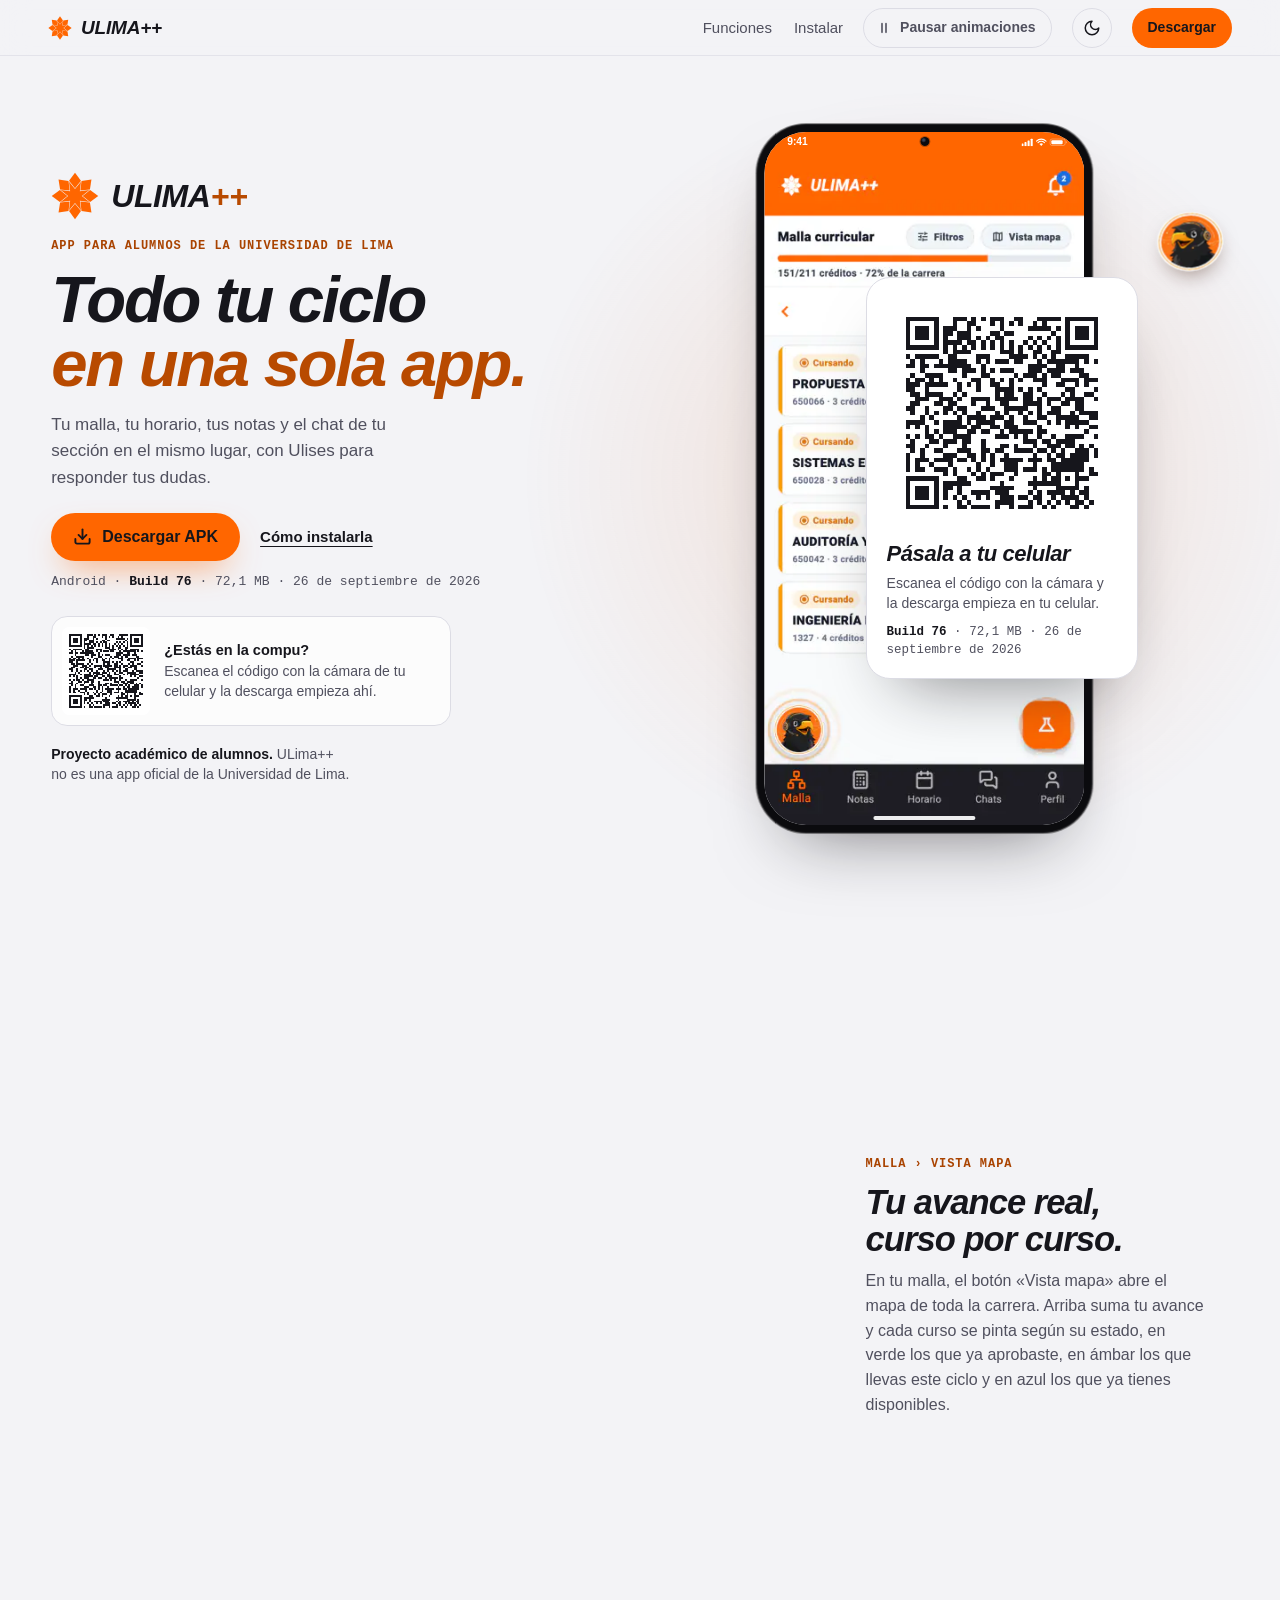
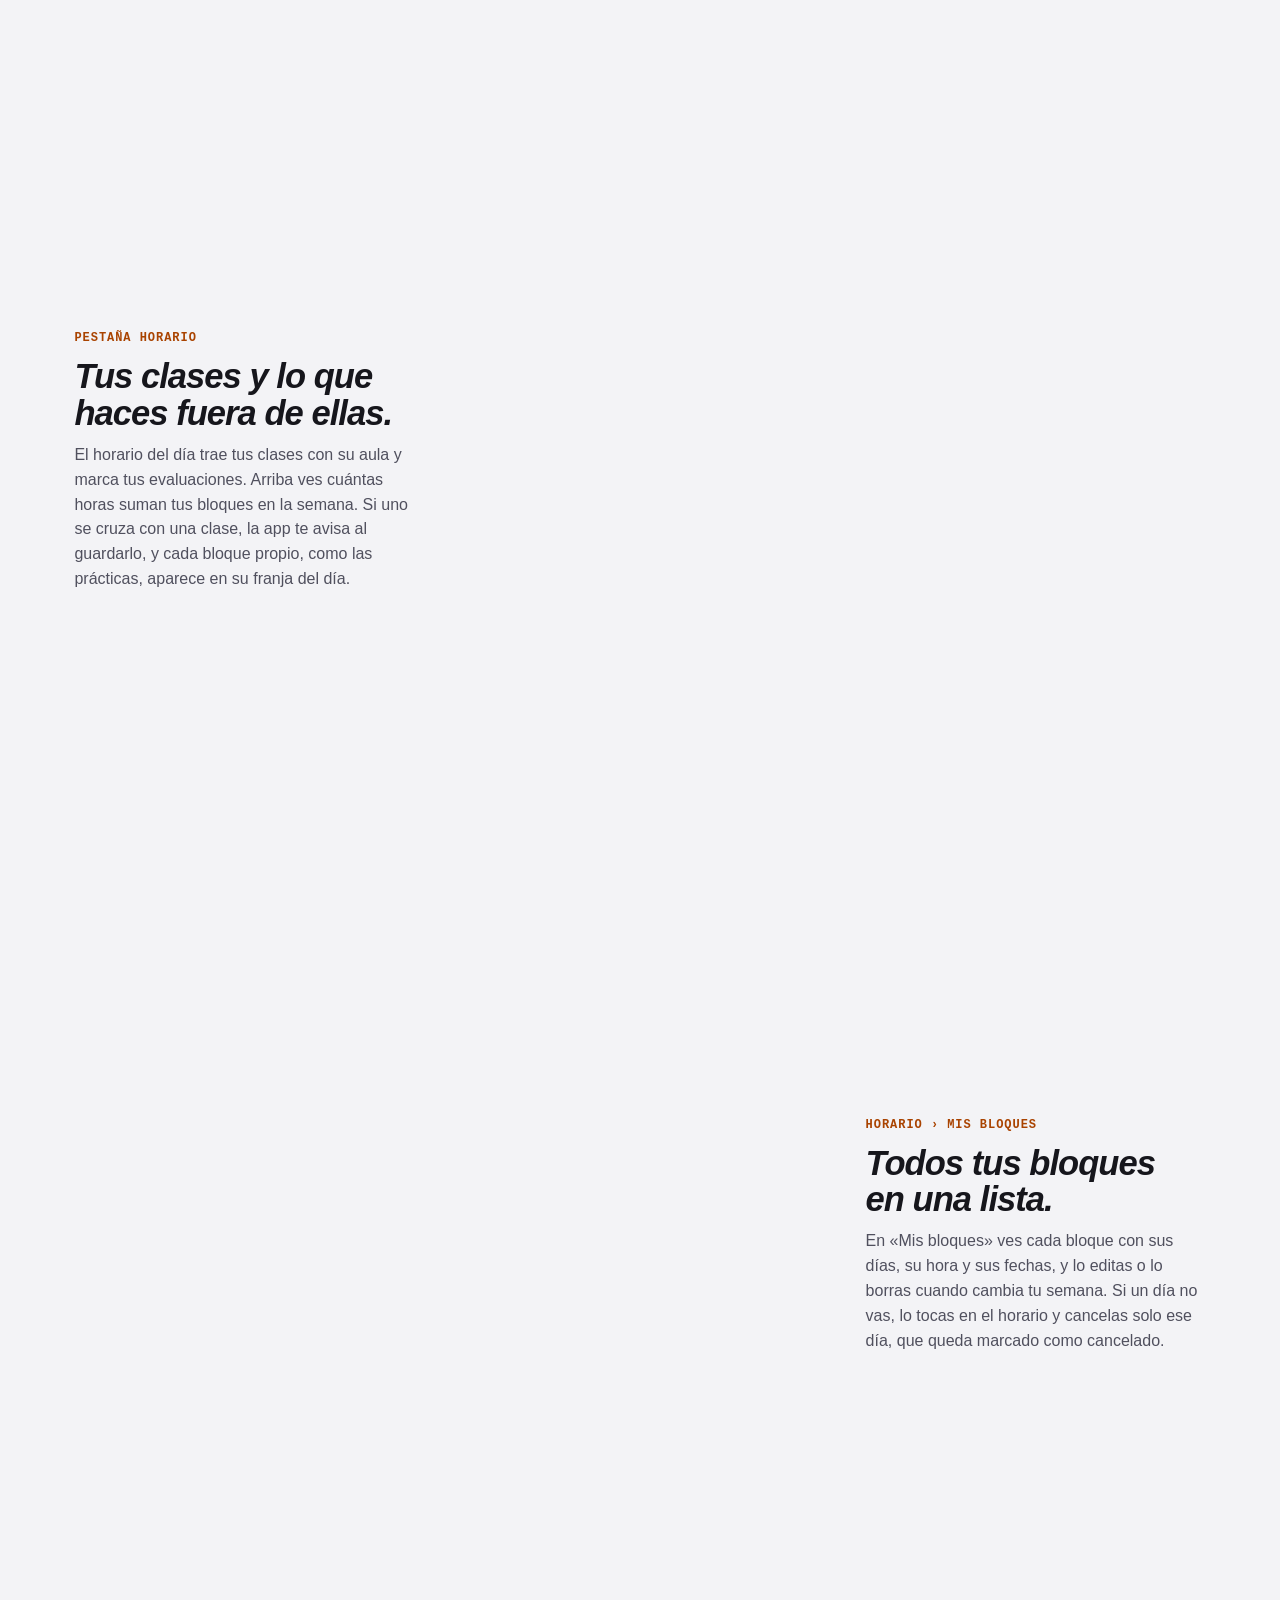
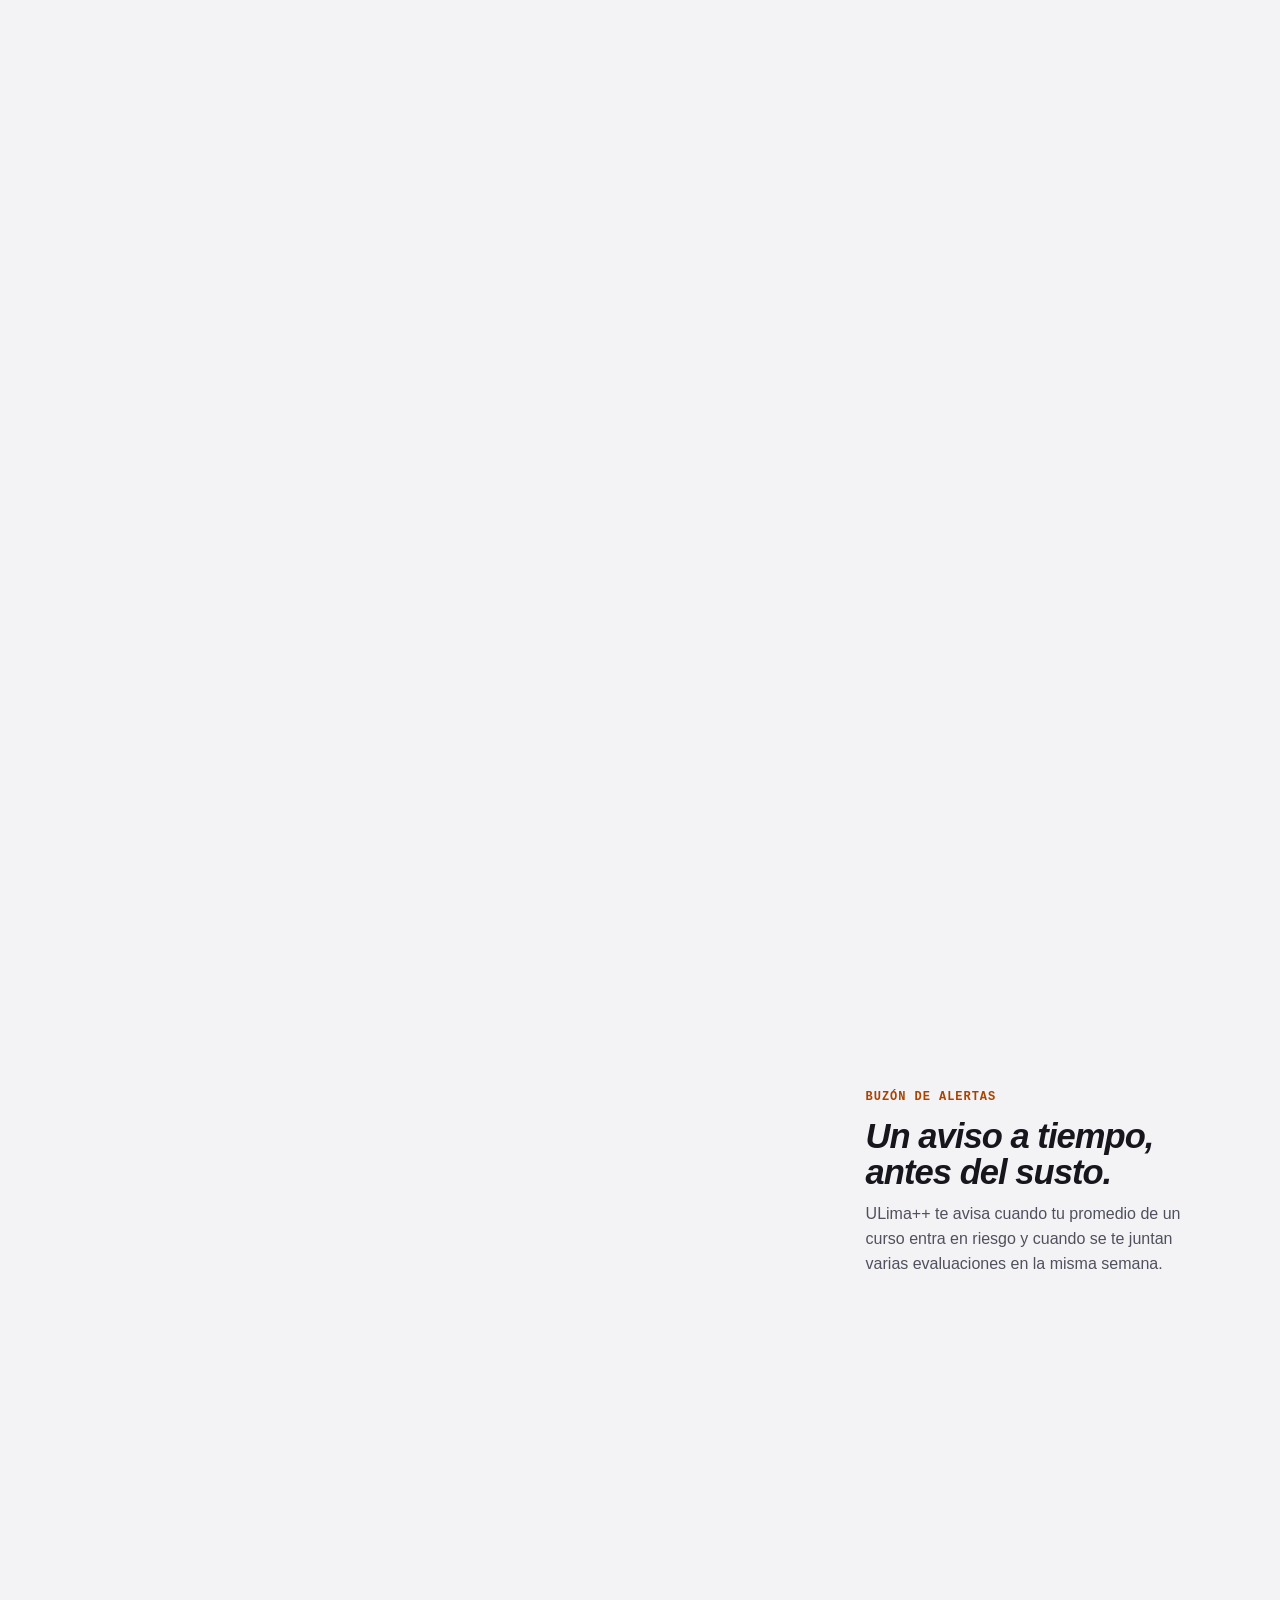
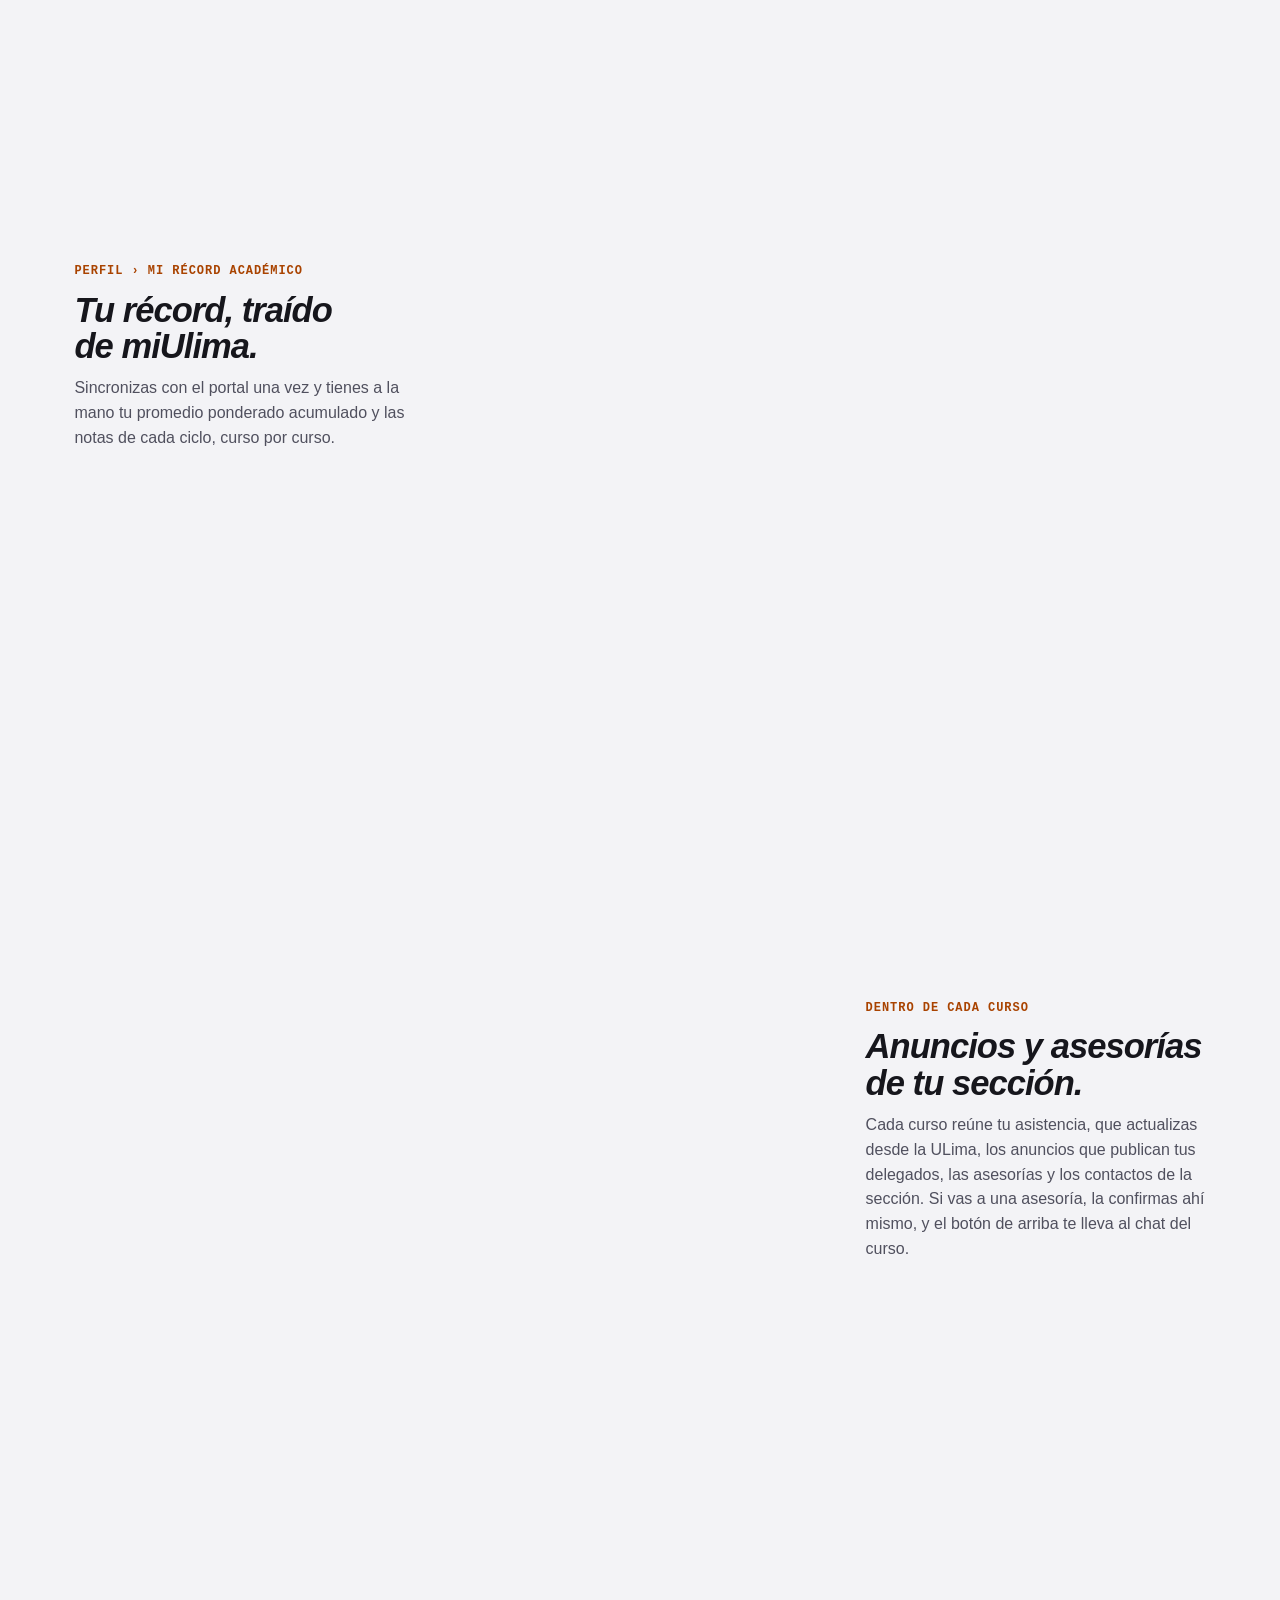
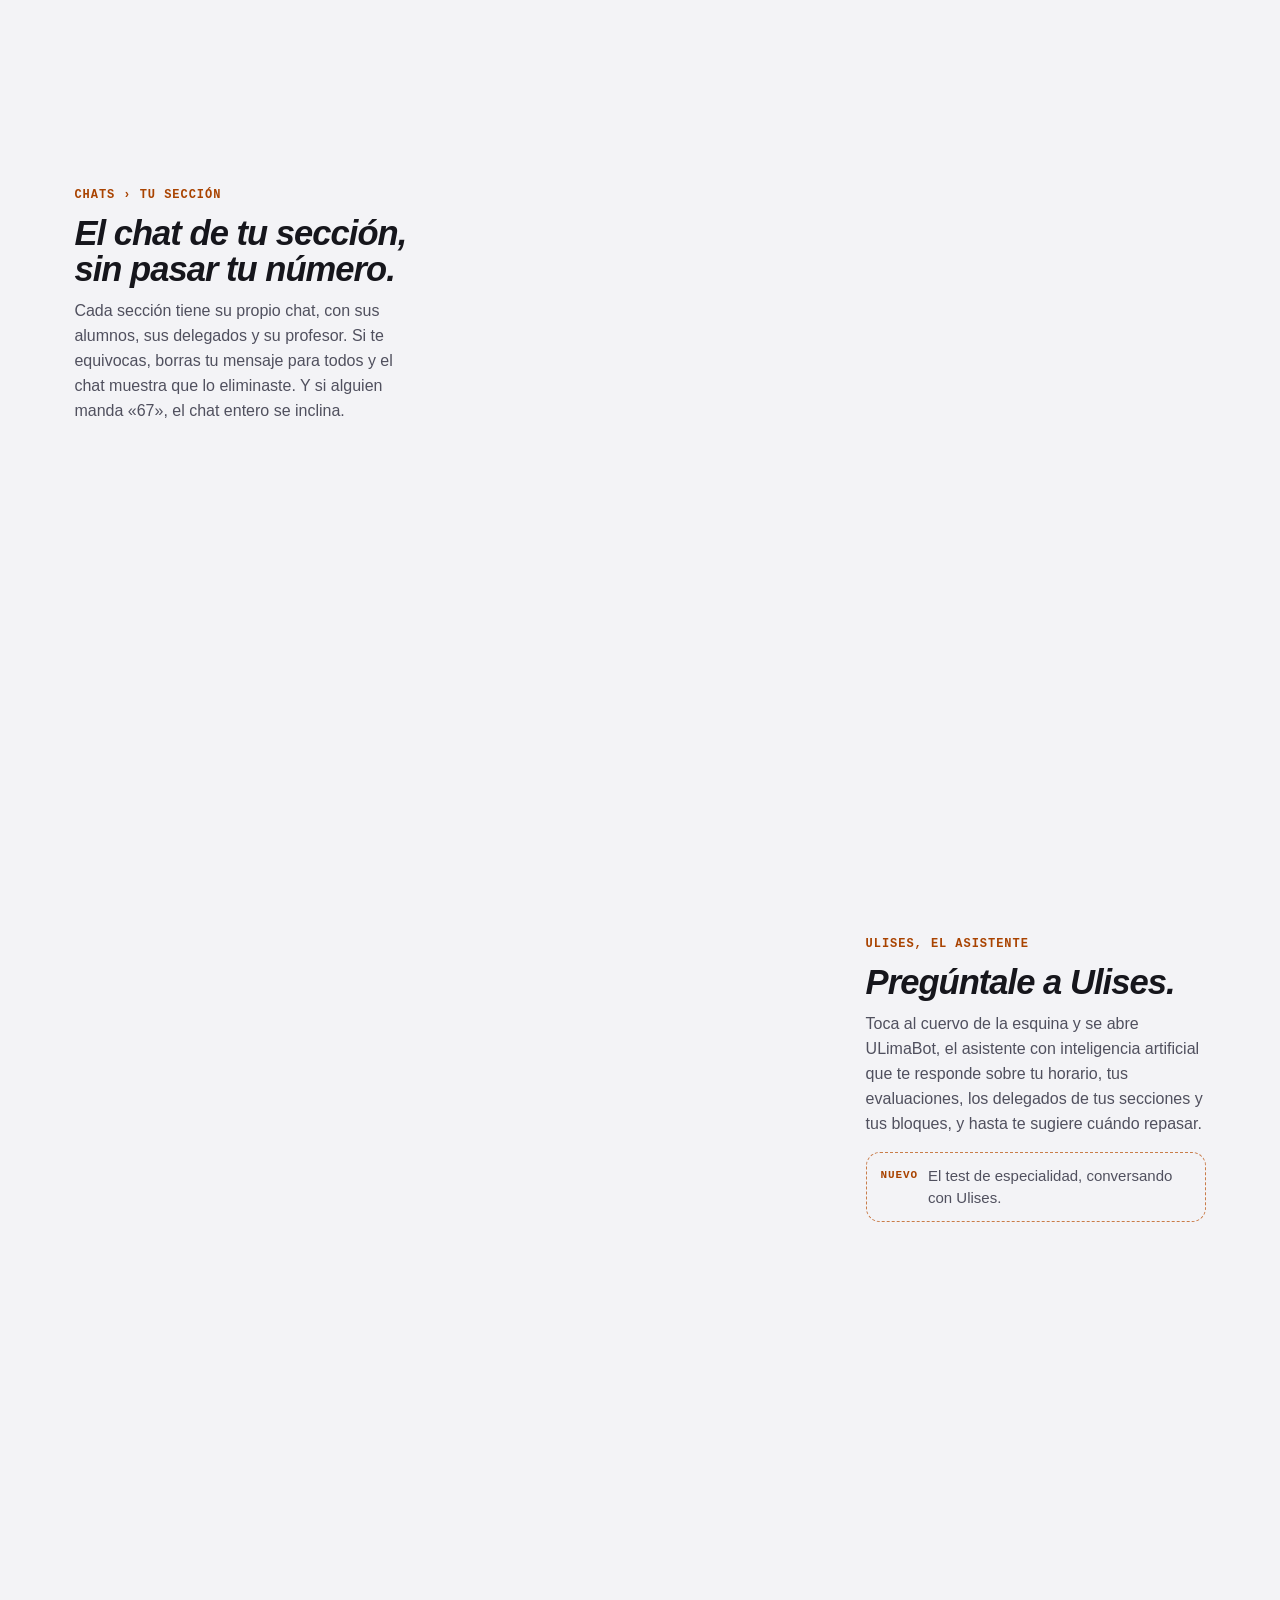
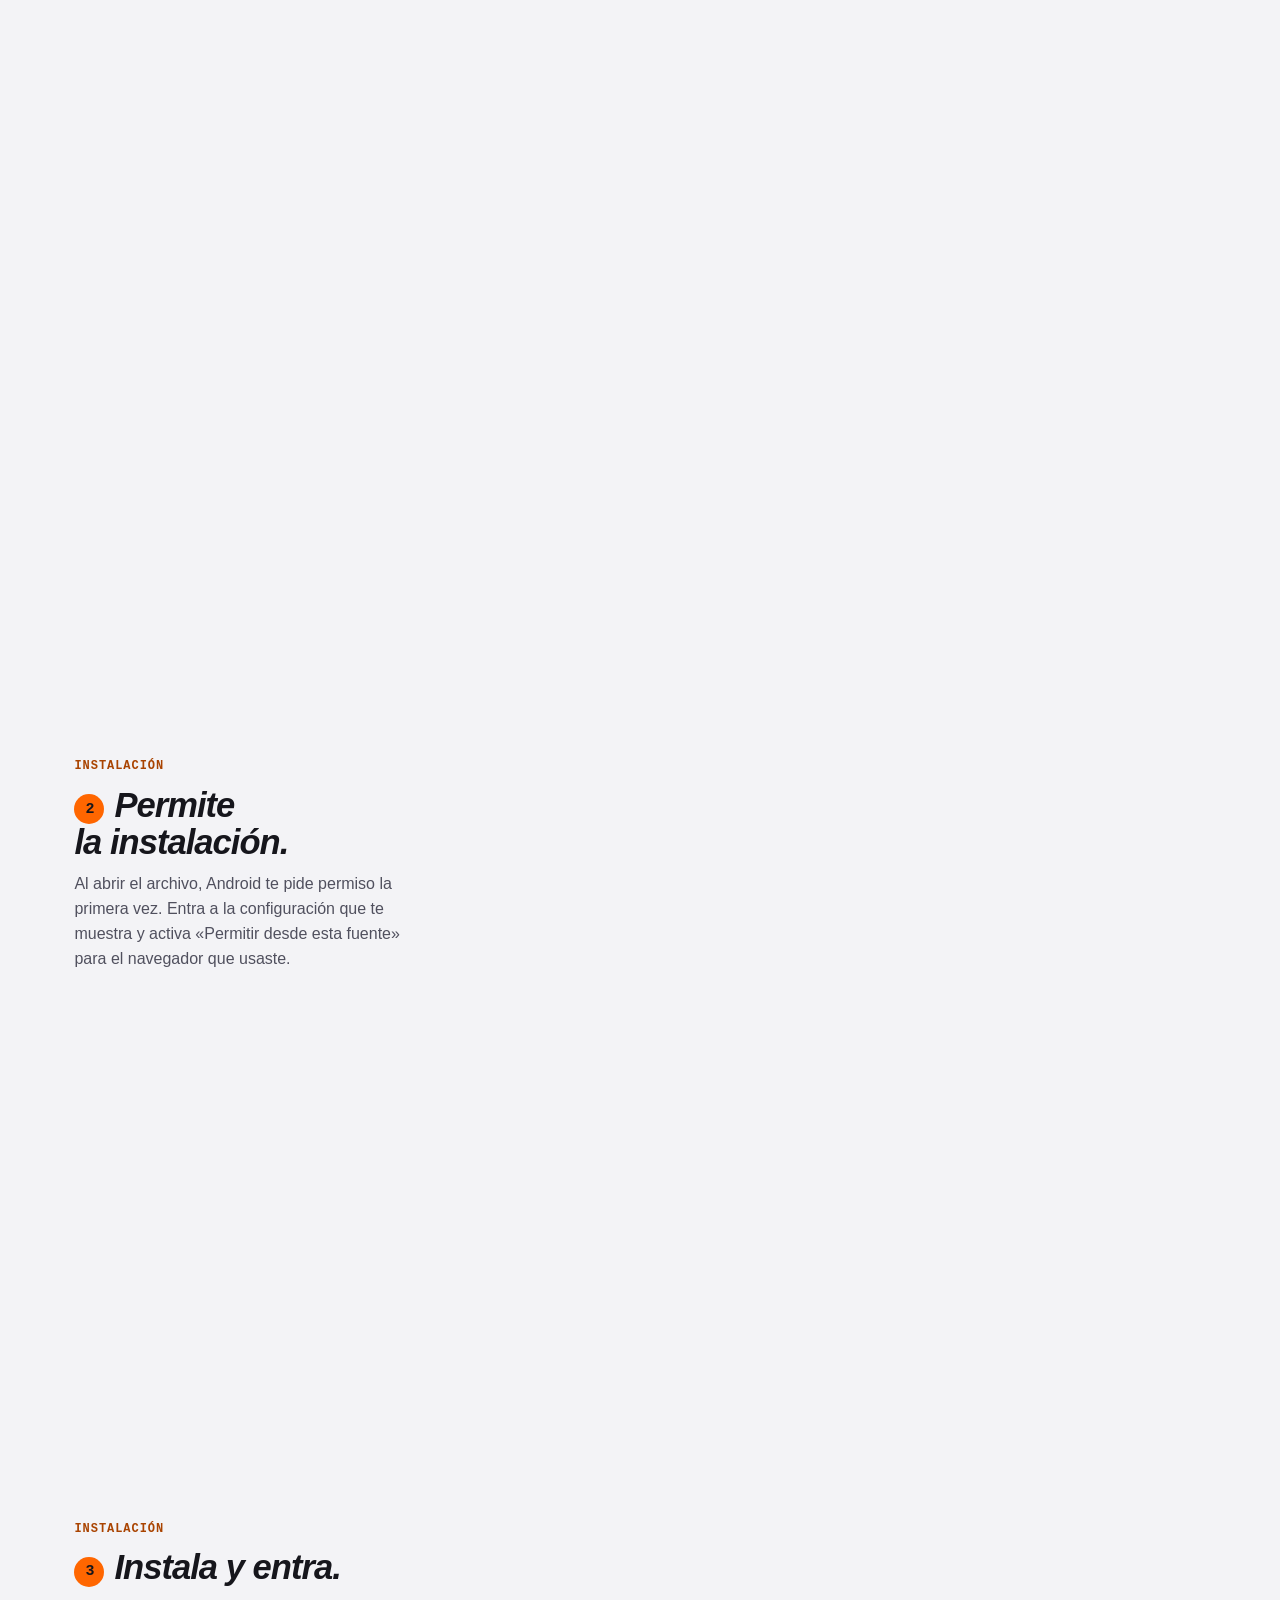
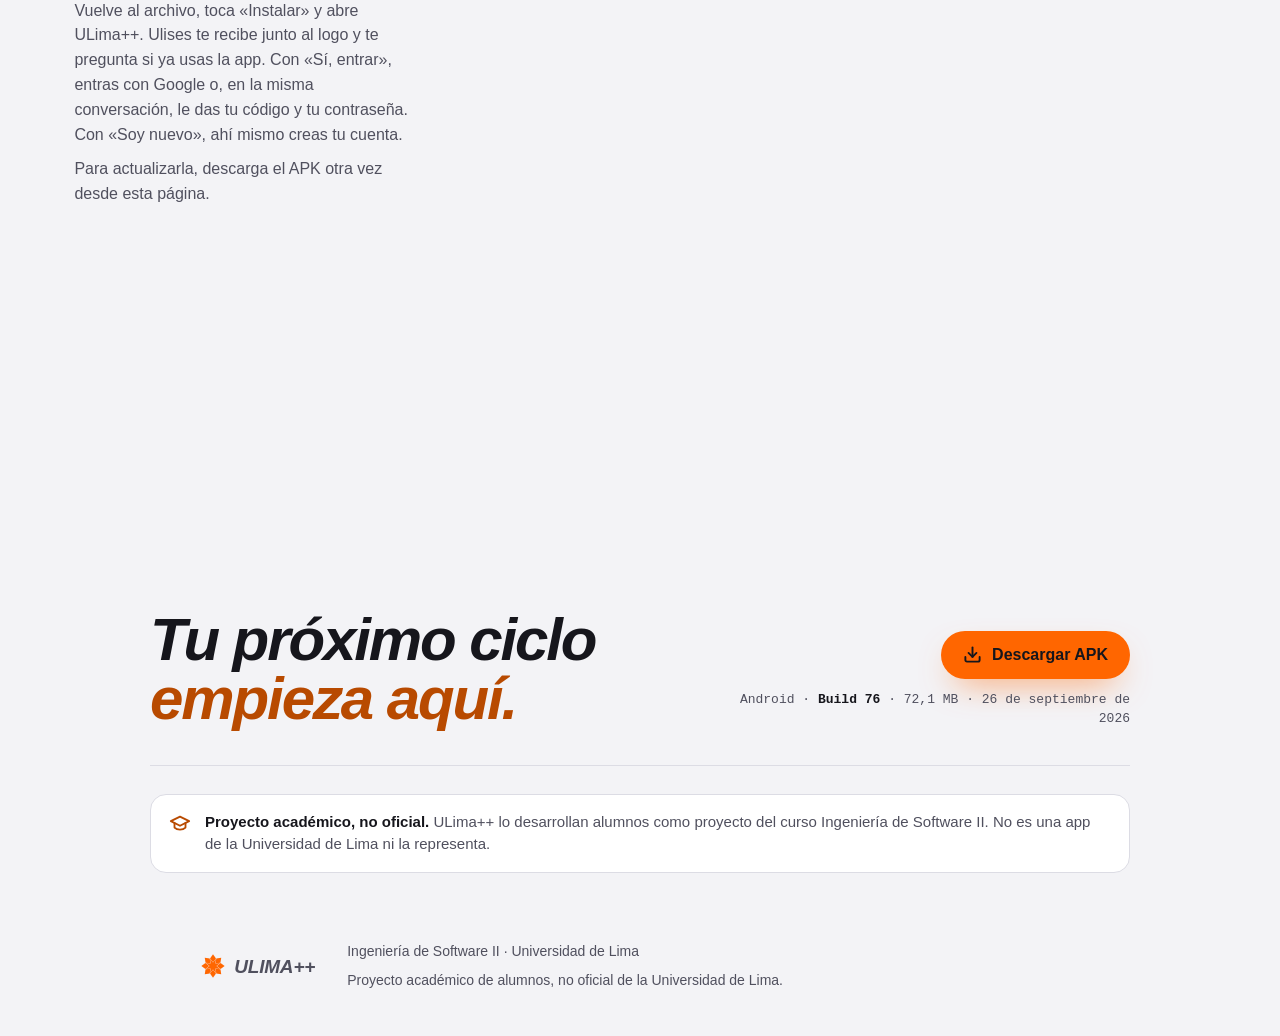
==== commit 43a78678: "Nombra el 67 en el alternativo del chat y marca en inglés «SIX SEVEN!!!» - El alternativo de la capt" ====
--- a/index.html
+++ b/index.html
@@ -438,7 +438,7 @@
         </figure>
       </article>
 
-      <article class="step" data-screen="curso-anuncios" data-uli="¿Vas a la asesoría? Confírmalo con «Asistiré». Arriba tienes el chat del curso." data-side="r" data-beats="0 146 390 284 ~n, 266.6 371 93.4 30, 16 515 358 177 | curso-asesorias: 16 515 358 304 | *curso-asesorias-ok: 16 673 358 146 ~n, 32.5 762.5 162.1 40 20 =1.25:1.35 | *curso-asesorias-ok: 212.3 102 157.7 40 20 ~b">
+      <article class="step" data-screen="curso-anuncios" data-uli="¿Vas a la asesoría? Confírmalo con «Asistiré». Arriba tienes el chat del curso." data-side="r" data-beats="0 146 390 284 ~n, 266.6 371 93.4 30, 16 515 358 177 | curso-asesorias: 16 515 358 304 | *curso-asesorias-ok: 16 673 358 146 ~n, 32.5 762.5 162.1 40 20 | *curso-asesorias-ok: 212.3 102 157.7 40 20 ~b">
         <div class="copy">
           <p class="eyebrow">Dentro de cada curso</p>
           <h2>Anuncios y asesorías de tu sección.</h2>
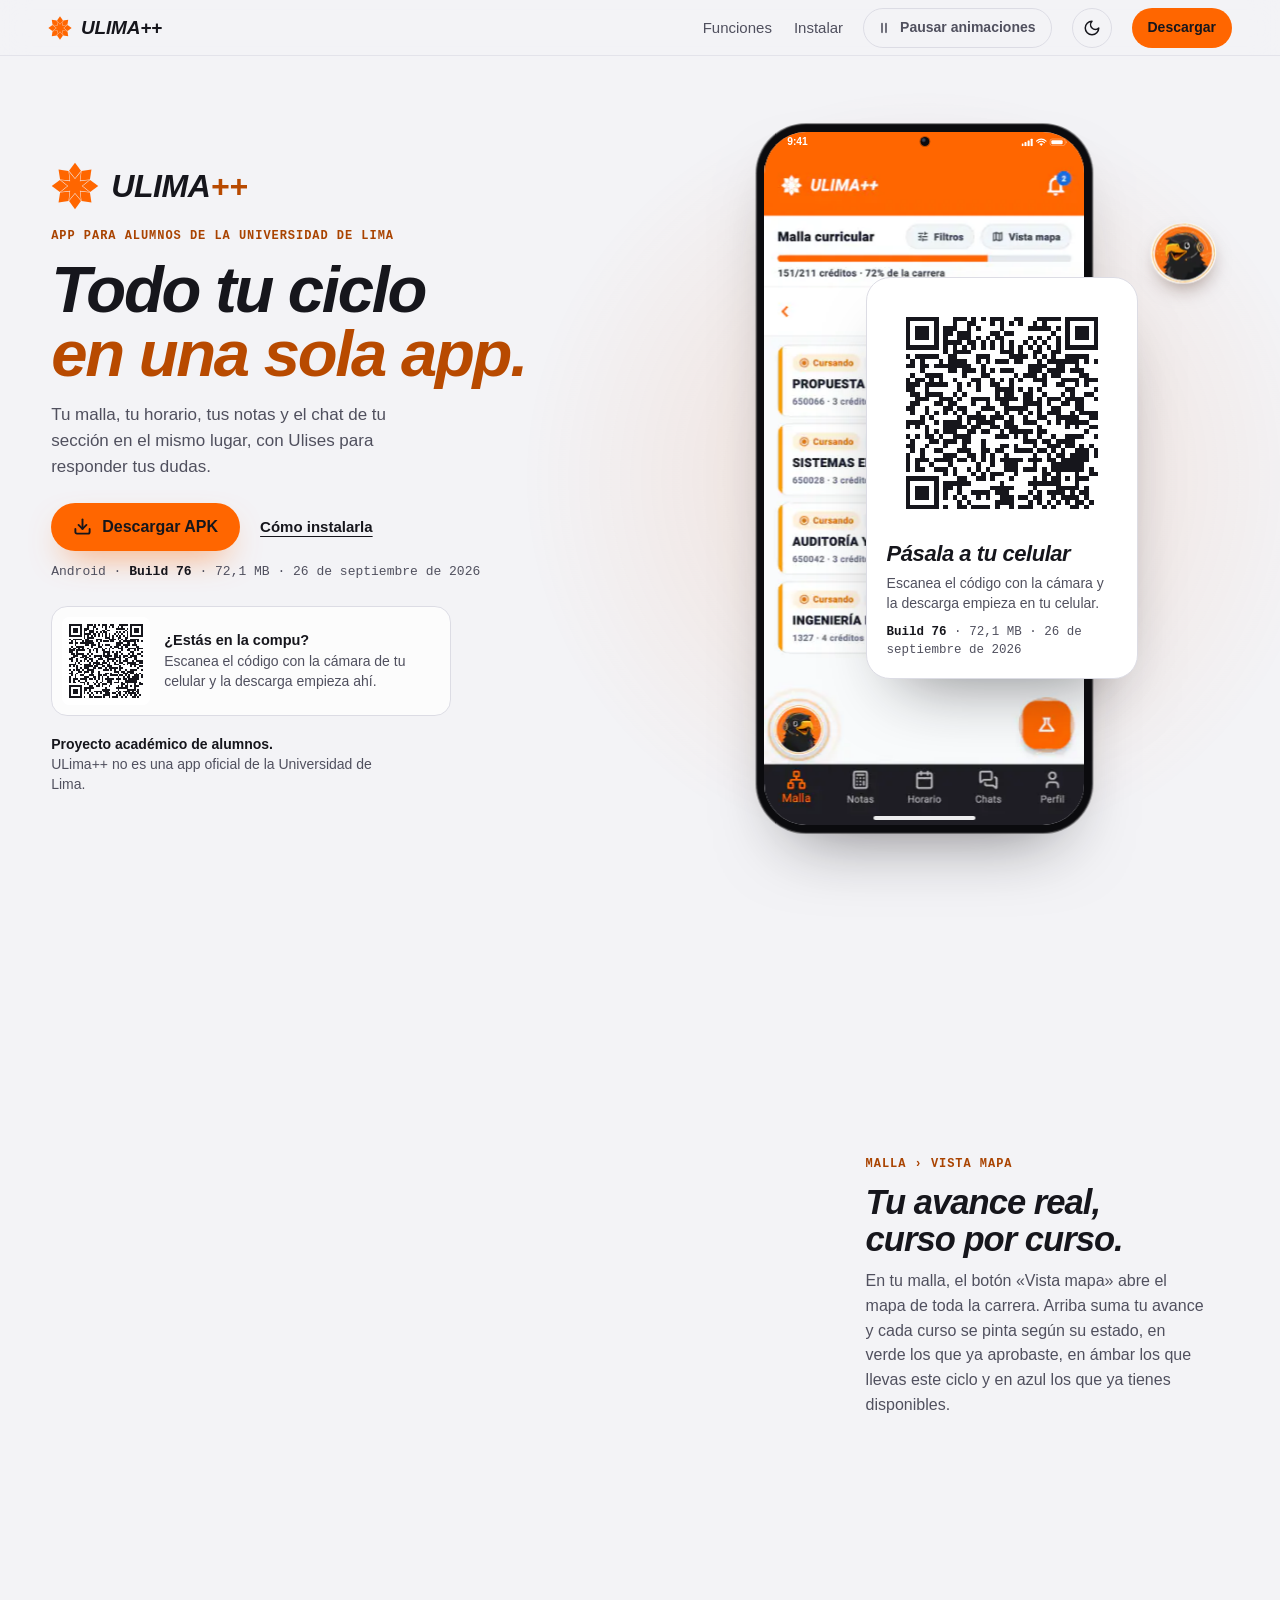
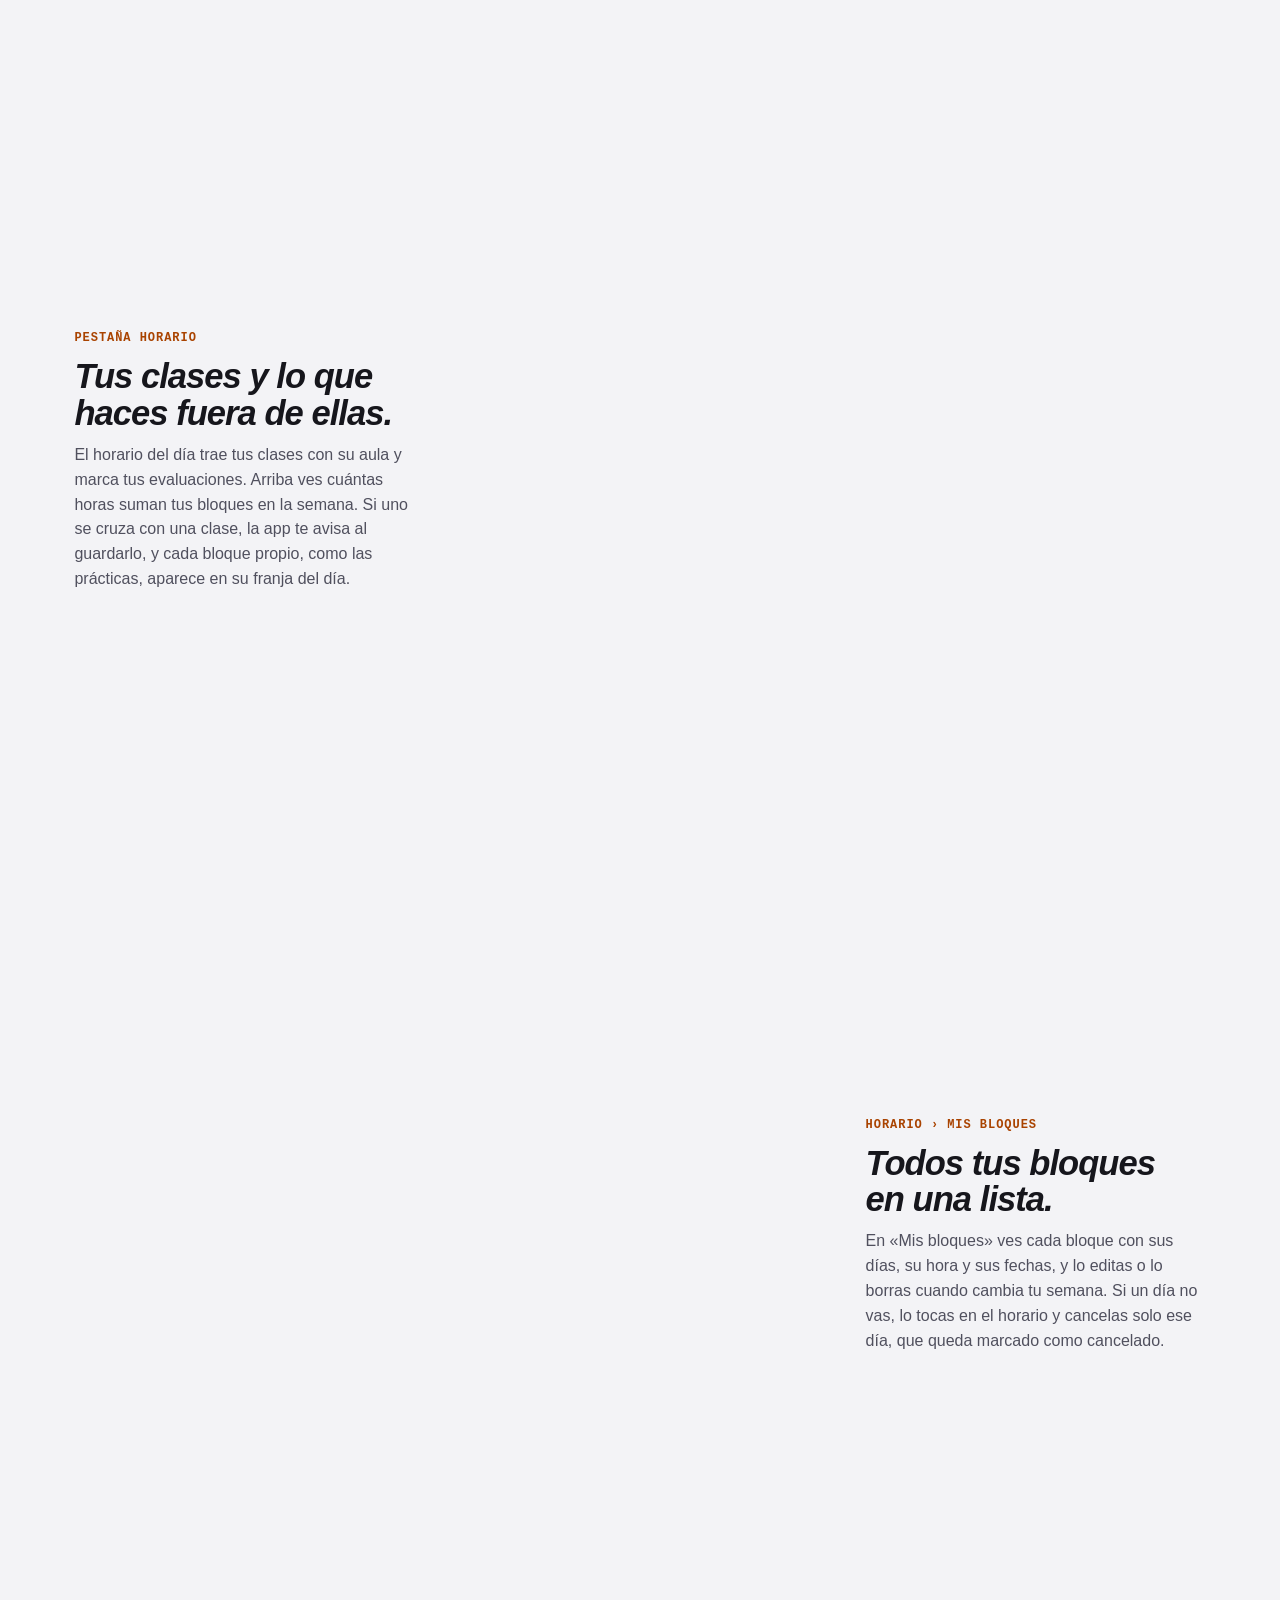
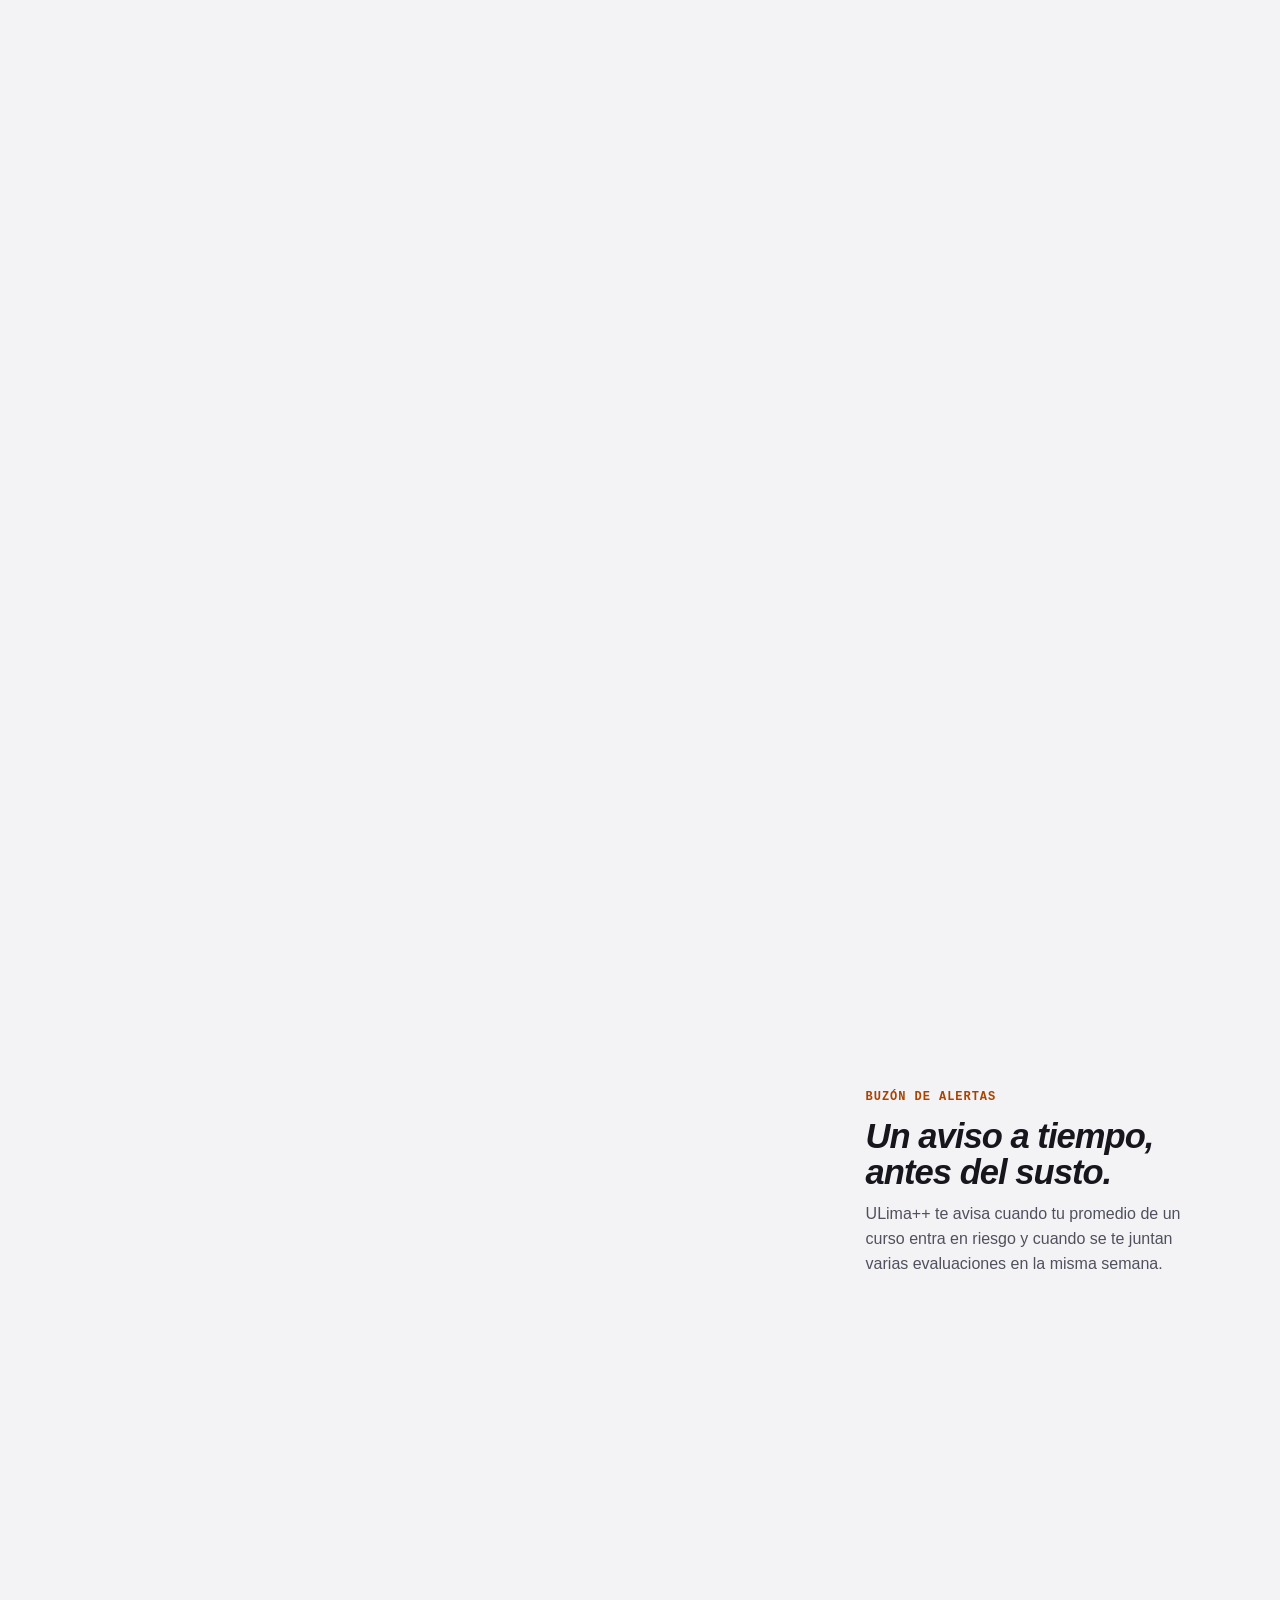
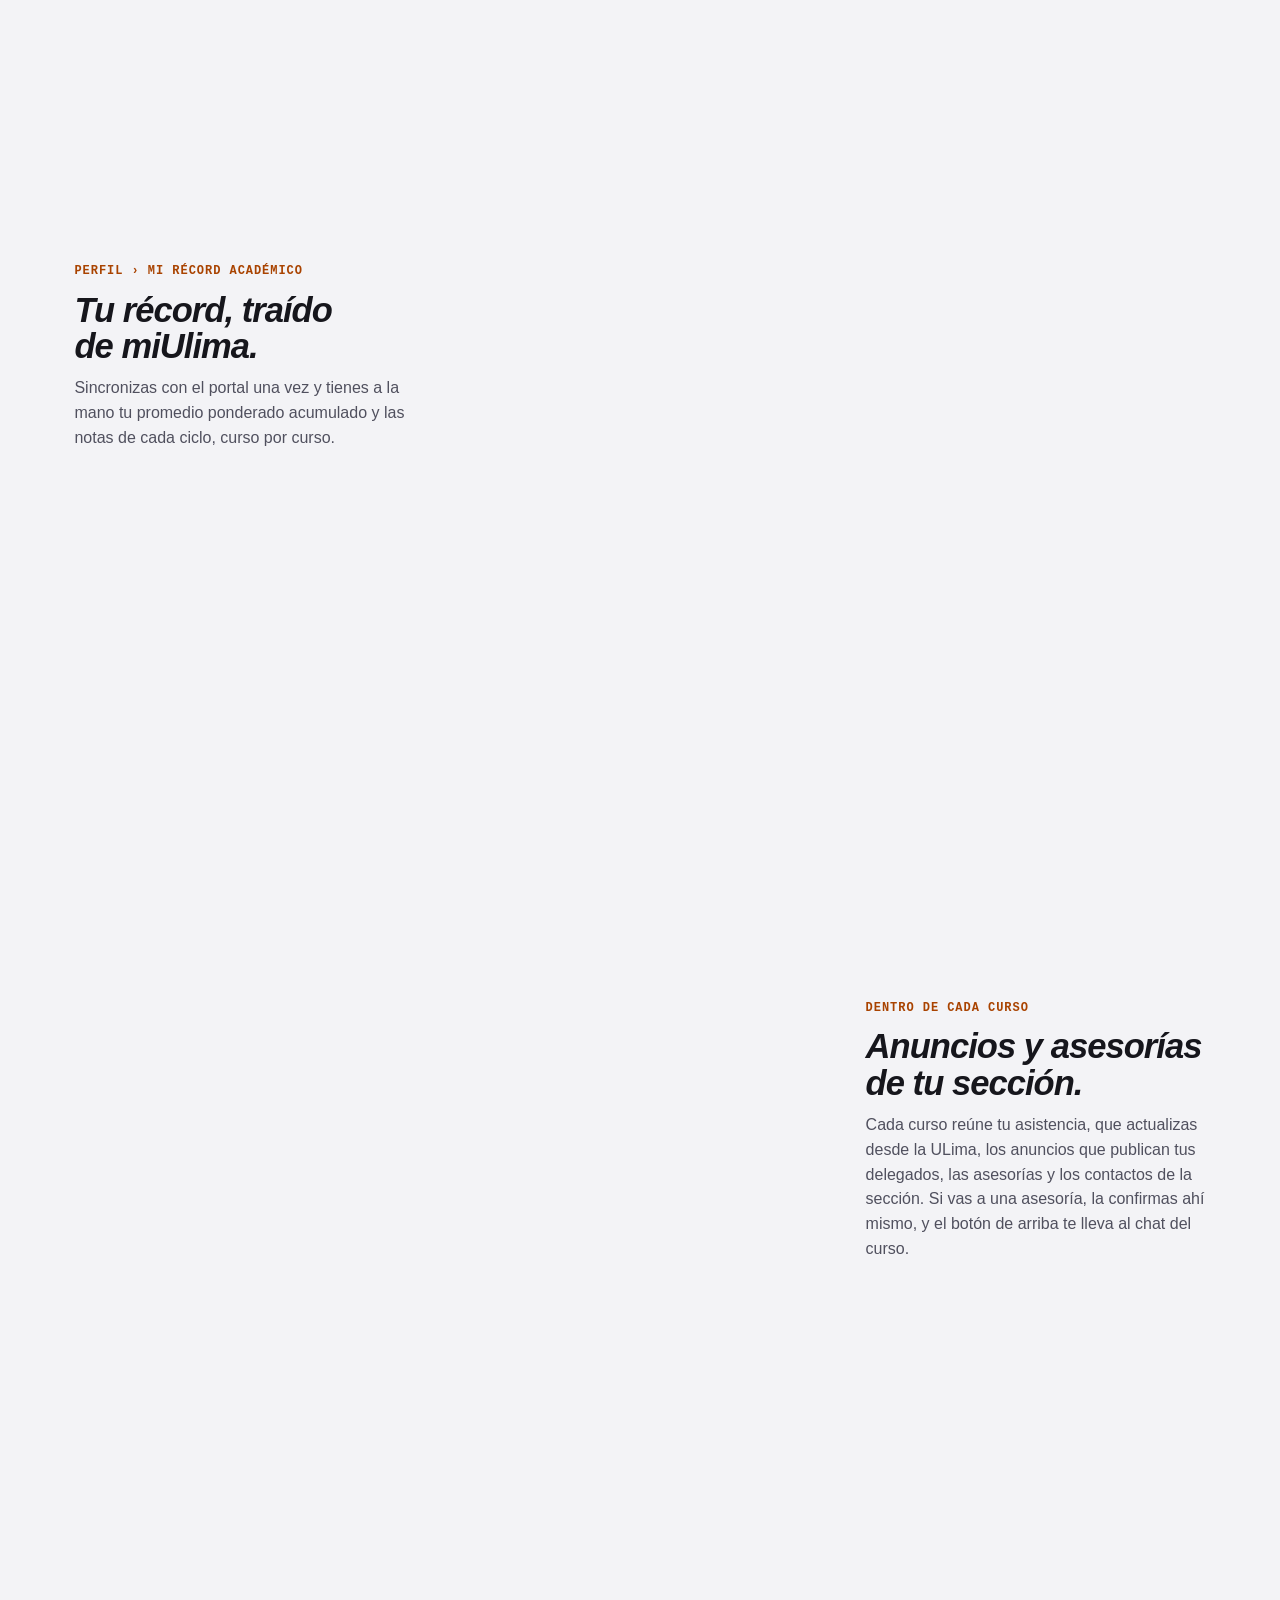
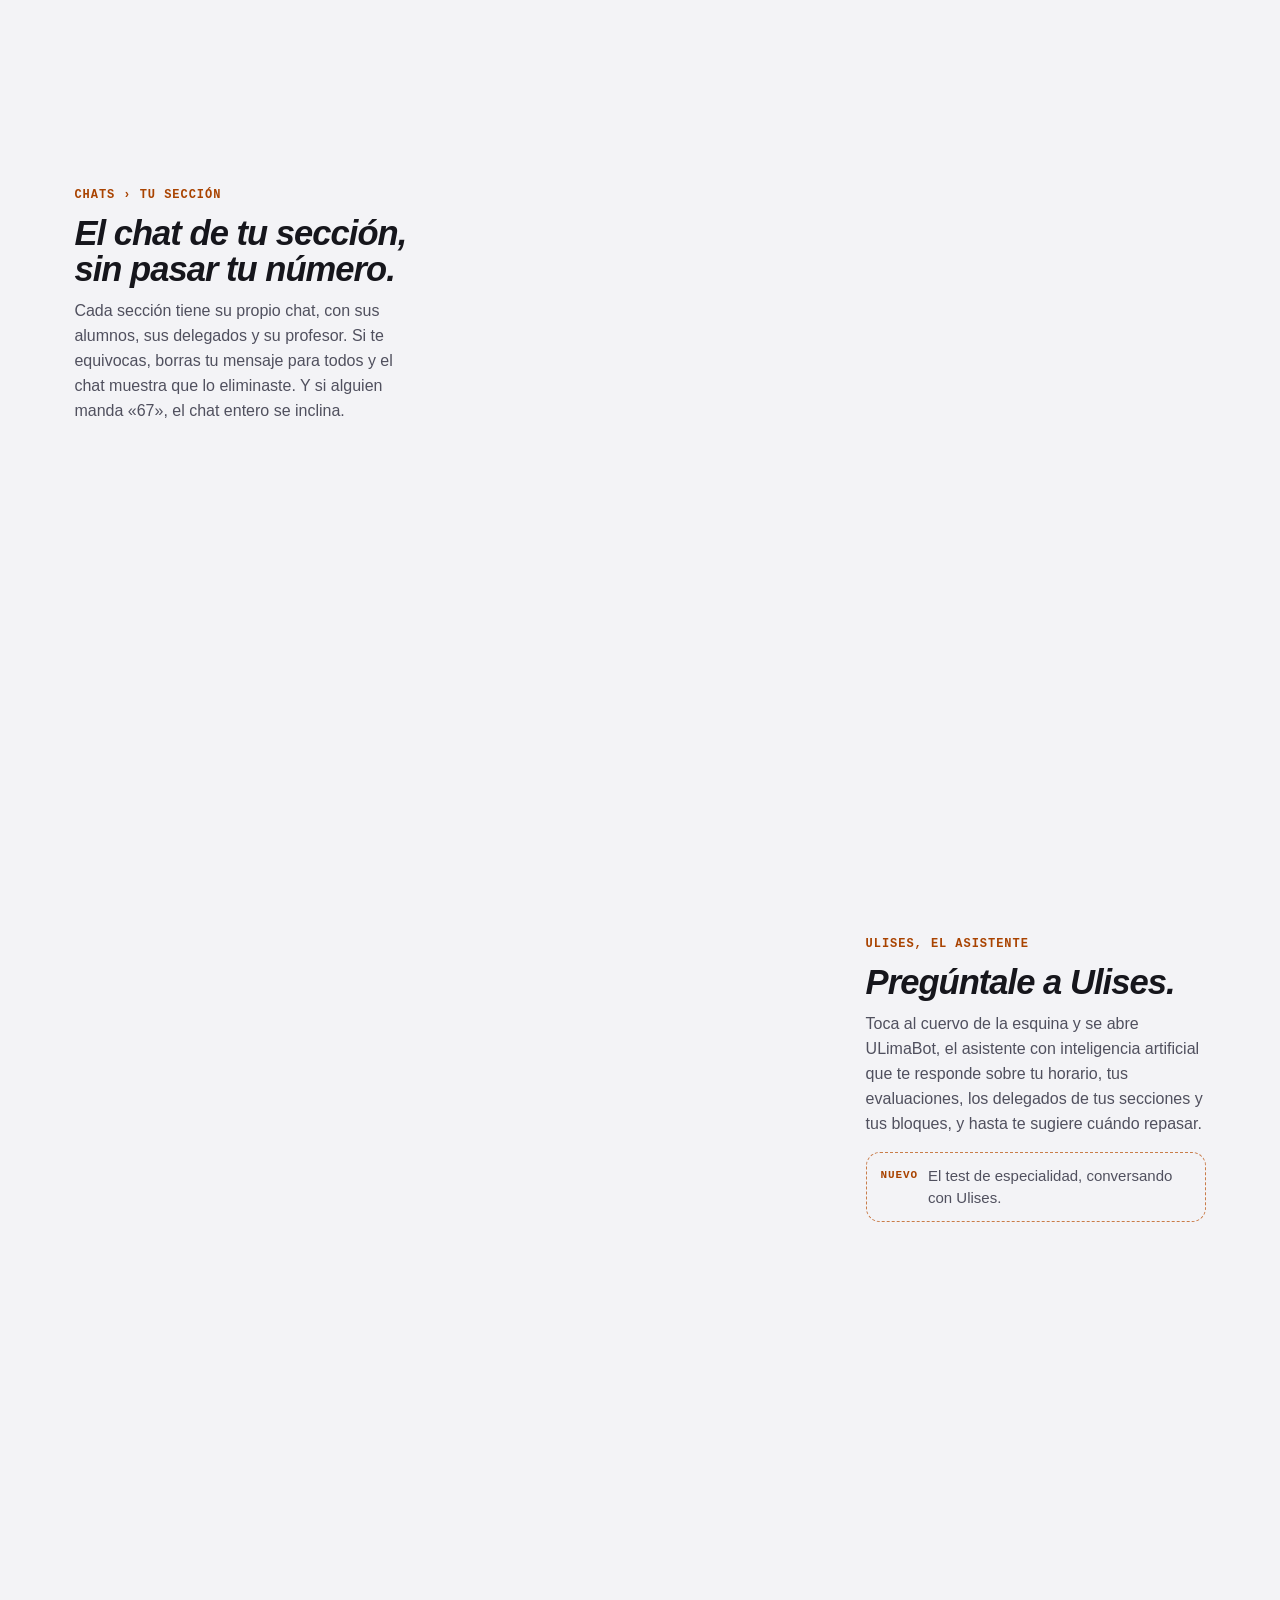
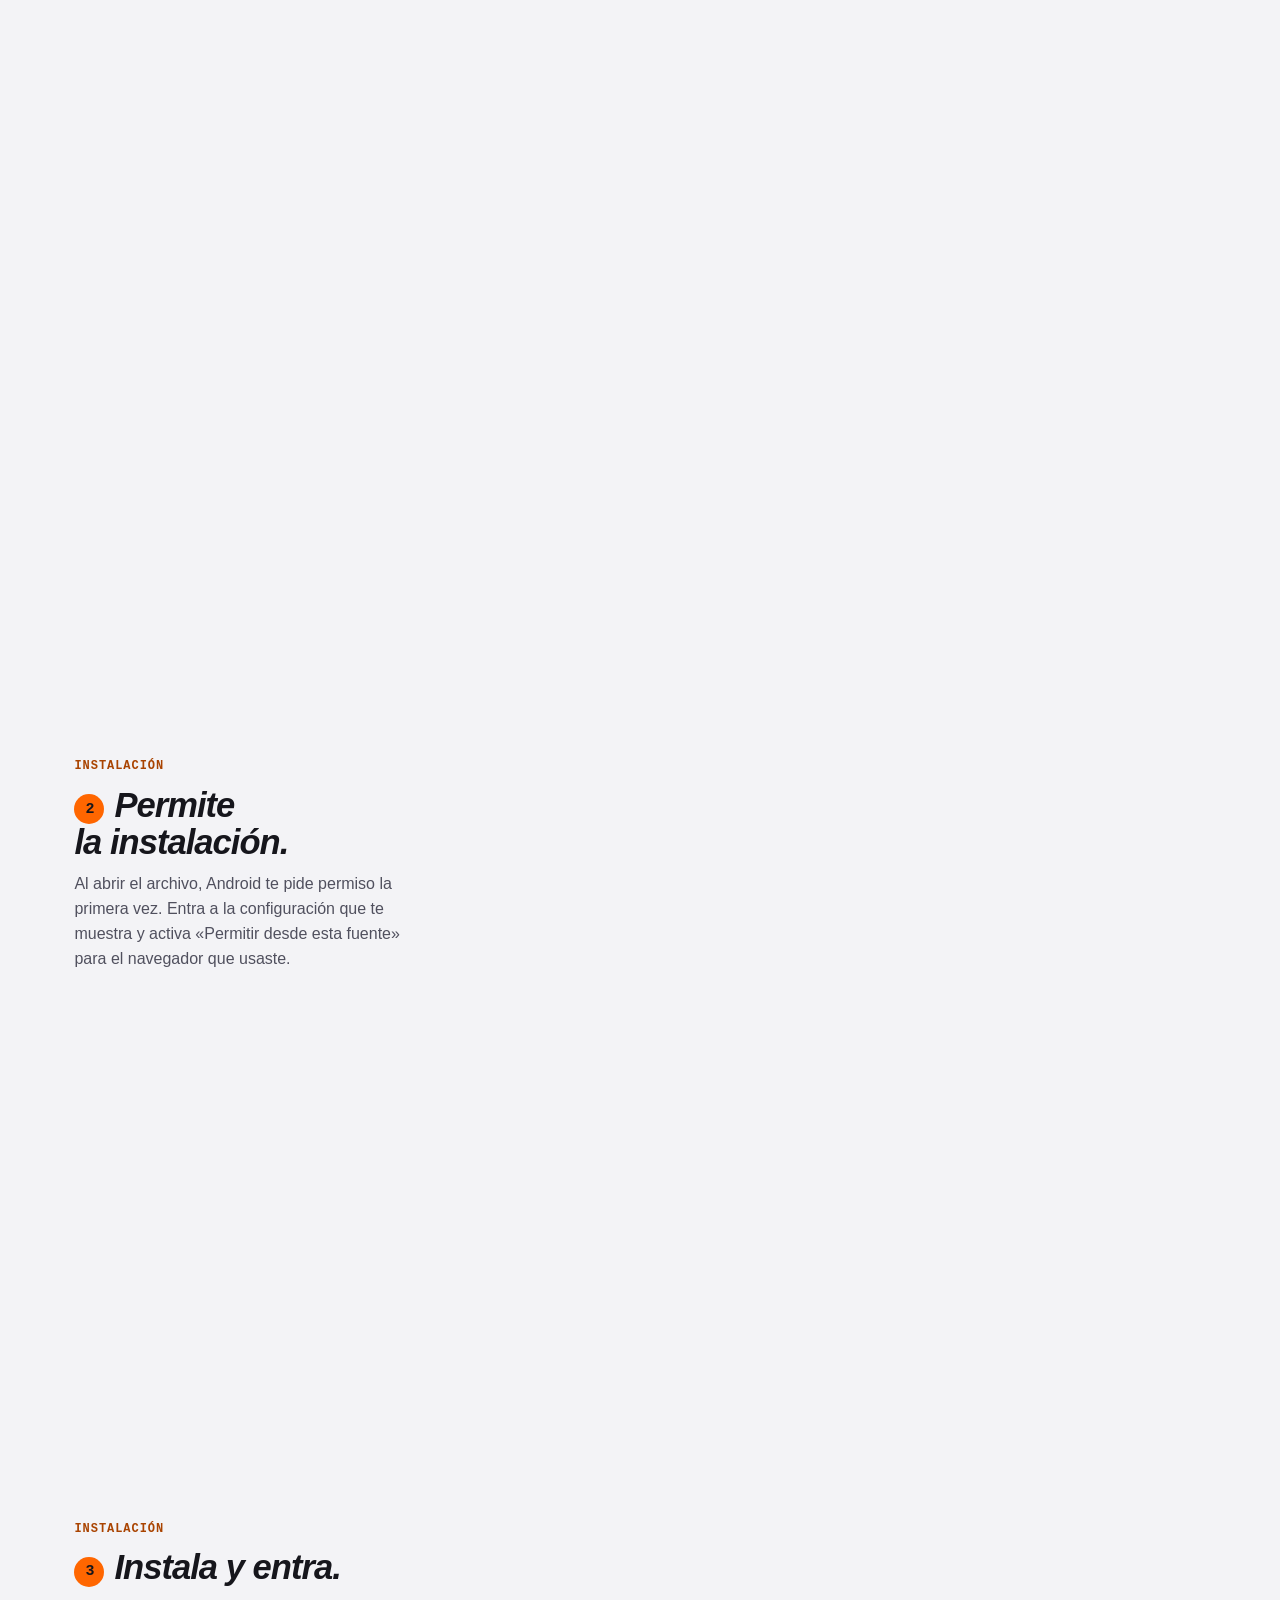
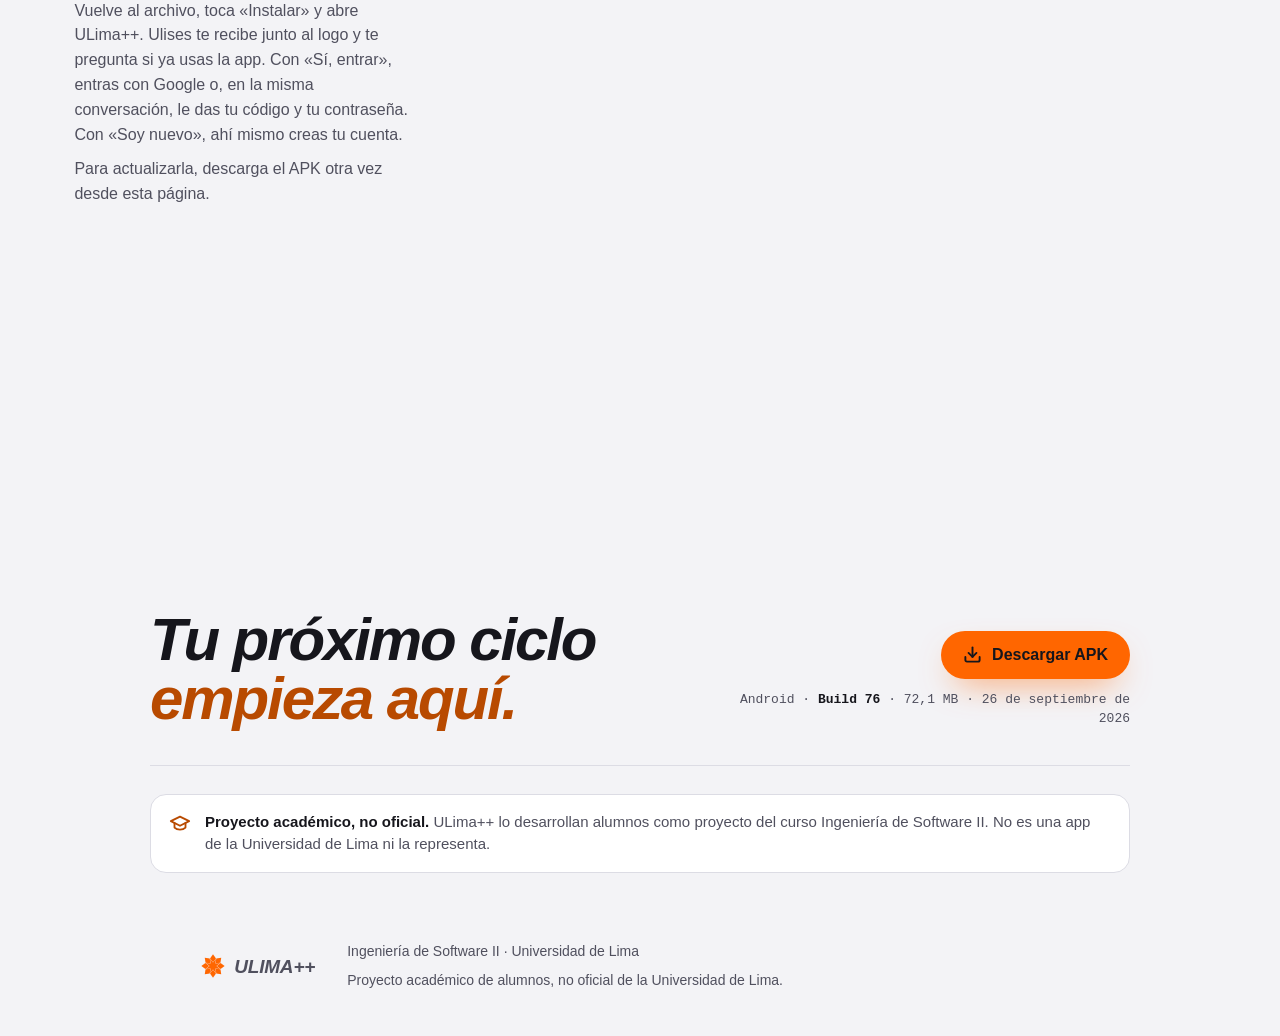
==== commit 65f17a77: "Merge pull request #2 from aUreLi0-dev/feat/landing-ulises Landing con el logo protagonista, Ulises " ====
--- a/index.html
+++ b/index.html
@@ -438,7 +438,7 @@
         </figure>
       </article>
 
-      <article class="step" data-screen="curso-anuncios" data-uli="¿Vas a la asesoría? Confírmalo con «Asistiré». Arriba tienes el chat del curso." data-side="r" data-beats="0 146 390 284 ~n, 266.6 371 93.4 30, 16 515 358 177 | curso-asesorias: 16 515 358 304 | *curso-asesorias-ok: 16 673 358 146 ~n, 32.5 762.5 162.1 40 20 | *curso-asesorias-ok: 212.3 102 157.7 40 20 ~b">
+      <article class="step" data-screen="curso-anuncios" data-uli="¿Vas a la asesoría? Confírmalo con «Asistiré». Arriba tienes el chat del curso." data-side="r" data-beats="0 146 390 284 ~n, 266.6 371 93.4 30, 16 515 358 177 | curso-asesorias: 16 515 358 304 | *curso-asesorias-ok: 16 673 358 146 ~n, 32.5 762.5 162.1 40 20 =1.25:1.35 | *curso-asesorias-ok: 212.3 102 157.7 40 20 ~b">
         <div class="copy">
           <p class="eyebrow">Dentro de cada curso</p>
           <h2>Anuncios y asesorías de tu sección.</h2>
--- a/styles.css
+++ b/styles.css
@@ -183,9 +183,13 @@
 .js .pausa-fila { display: flex; justify-content: center; padding-top: 8px; }
 .js .pausa-fila .pausa { display: inline-flex; }
 
-/* En pausa se apaga lo que late o se repite, también Ulises y el logo en reposo. */
+/* En pausa se apaga lo que late o se repite, también Ulises y el logo en reposo, y el 67 llega
+   quieto, sin vaivén y con la conversación ya subida. */
 html.quieto .glow, html.quieto .cue .ic, html.quieto .lens::after, html.quieto .ring::after,
-html.quieto .uli-o, html.quieto .uli-lid, html.quieto .lk-star, html.quieto .lk-pp i { animation: none !important; }
+html.quieto .uli-o, html.quieto .uli-lid, html.quieto .lk-star, html.quieto .lk-pp i,
+html.quieto .phone.t67, html.quieto .shot.t67, html.quieto .c67-sube, html.quieto .c67-msg { animation: none !important; }
+/* El panel del QR aparece en su lugar, sin subir, así Ulises, que se posa sobre él, no se desliza. */
+html.quieto .qrpanel { transform: none; }
 
 /* ---------- Botones y textos comunes ---------- */
 .btn {
@@ -247,6 +251,9 @@
 /* «no es una app oficial» no se parte, así ninguna línea del aviso dice «app oficial» sin el «no»,
    ni cuando la primera pasa detrás del teléfono fijo del celular. */
 .note .nw { white-space: nowrap; }
+/* Donde la frase entera cabe en un renglón, el rótulo va arriba y la frase completa debajo, así
+   «ULima++» no queda al final del primer renglón, lejos del resto de su frase. */
+@media (min-width: 480px) { .note strong { display: block; } }
 
 /* Lo que dice Ulises en cada paso, dentro del texto. Se ve con las capturas apiladas y sin JS. Con
    el teléfono fijo lo muestra su burbuja y aquí queda solo para los lectores de pantalla. */
@@ -299,6 +306,9 @@
 .scr { position: absolute; inset: 0; }
 .rig .scr:not([data-scr="malla"]) { display: none; }
 .cap, .sx { display: block; width: 100%; height: 100%; object-fit: cover; }
+/* Una pantalla hecha de una captura y un SVG, como la del 67, lleva el SVG encima de la captura, en
+   el teléfono fijo y en las capas de las capturas apiladas. */
+.scr > .cap ~ .sx, .lay > .cap ~ .sx { position: absolute; inset: 0; }
 
 /* La captura clara o la oscura según el tema. La que no toca no se descarga (loading="lazy"). */
 .cap-oscuro { display: none; }
@@ -440,7 +450,9 @@
   position: absolute; border-radius: var(--br, calc(var(--u) * 14));
   opacity: 0; transform: scale(1);
   box-shadow: 0 0 0 calc(var(--u) * 2 / var(--s, 1)) var(--mk, var(--orange)), 0 calc(var(--u) * 18 / var(--s, 1)) calc(var(--u) * 34 / var(--s, 1)) calc(var(--u) * -14 / var(--s, 1)) rgba(0, 0, 0, .7);
-  transition: opacity .25s ease, transform .6s cubic-bezier(.2, .9, .25, 1.15);
+  /* La lupa se vuelve opaca en su lugar, sin zoom, donde calza con la captura de abajo, y recién
+     después crece. Así la copia ampliada y la captura nunca se ven a la vez con el texto doble. */
+  transition: opacity .1s ease, transform .6s cubic-bezier(.2, .9, .25, 1.15) .1s;
 }
 .lens.is-on { opacity: 1; transform: translate(calc(var(--u) * var(--dx, 0)), calc(var(--u) * var(--dy, 0))) scale(var(--s, 1.04)); }
 /* Al pasar al momento siguiente, la lupa y el anillo se apagan en su lugar, sin achicarse. */
@@ -570,8 +582,8 @@
 .ubub[data-tail="r"] { transform-origin: 100% var(--ty); }
 .ubub.is-on { opacity: 1; transform: none; }
 .ubub.is-hid, .ubub.no-cabe { visibility: hidden; }
-/* Burbuja compacta, solo en la compu cuando la normal no cabe libre, como sobre el panel del QR en una
-   compu baja o en el hueco angosto junto al teléfono en la portada. */
+/* Burbuja compacta, cuando la normal no cabe libre, como sobre el panel del QR en una compu baja, en
+   el hueco angosto junto al teléfono en la portada o sobre el botón de pausa de un celular bajo. */
 .ubub.is-compact { padding: 8px 12px 9px; font-size: 13.5px; line-height: 1.3; }
 .ub-t { margin: 0; text-wrap: pretty; }
 .ubub::before {
